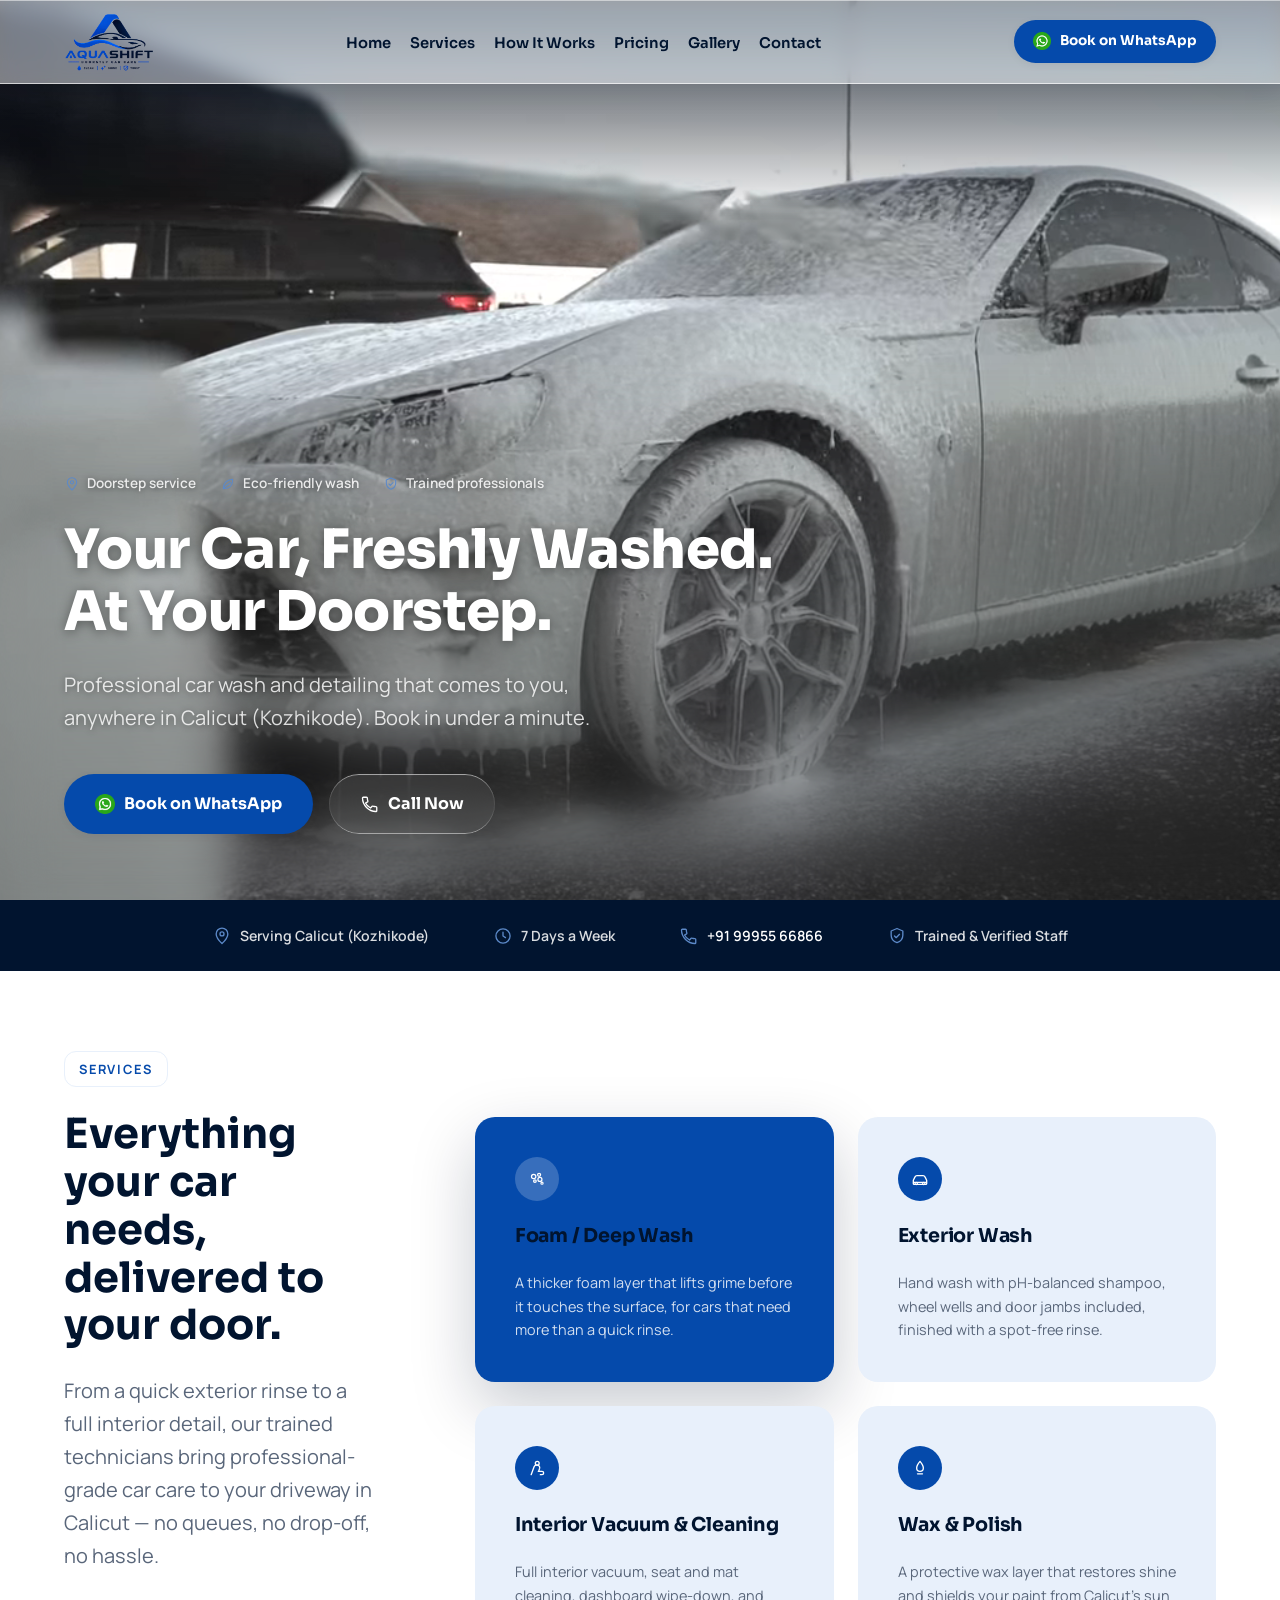
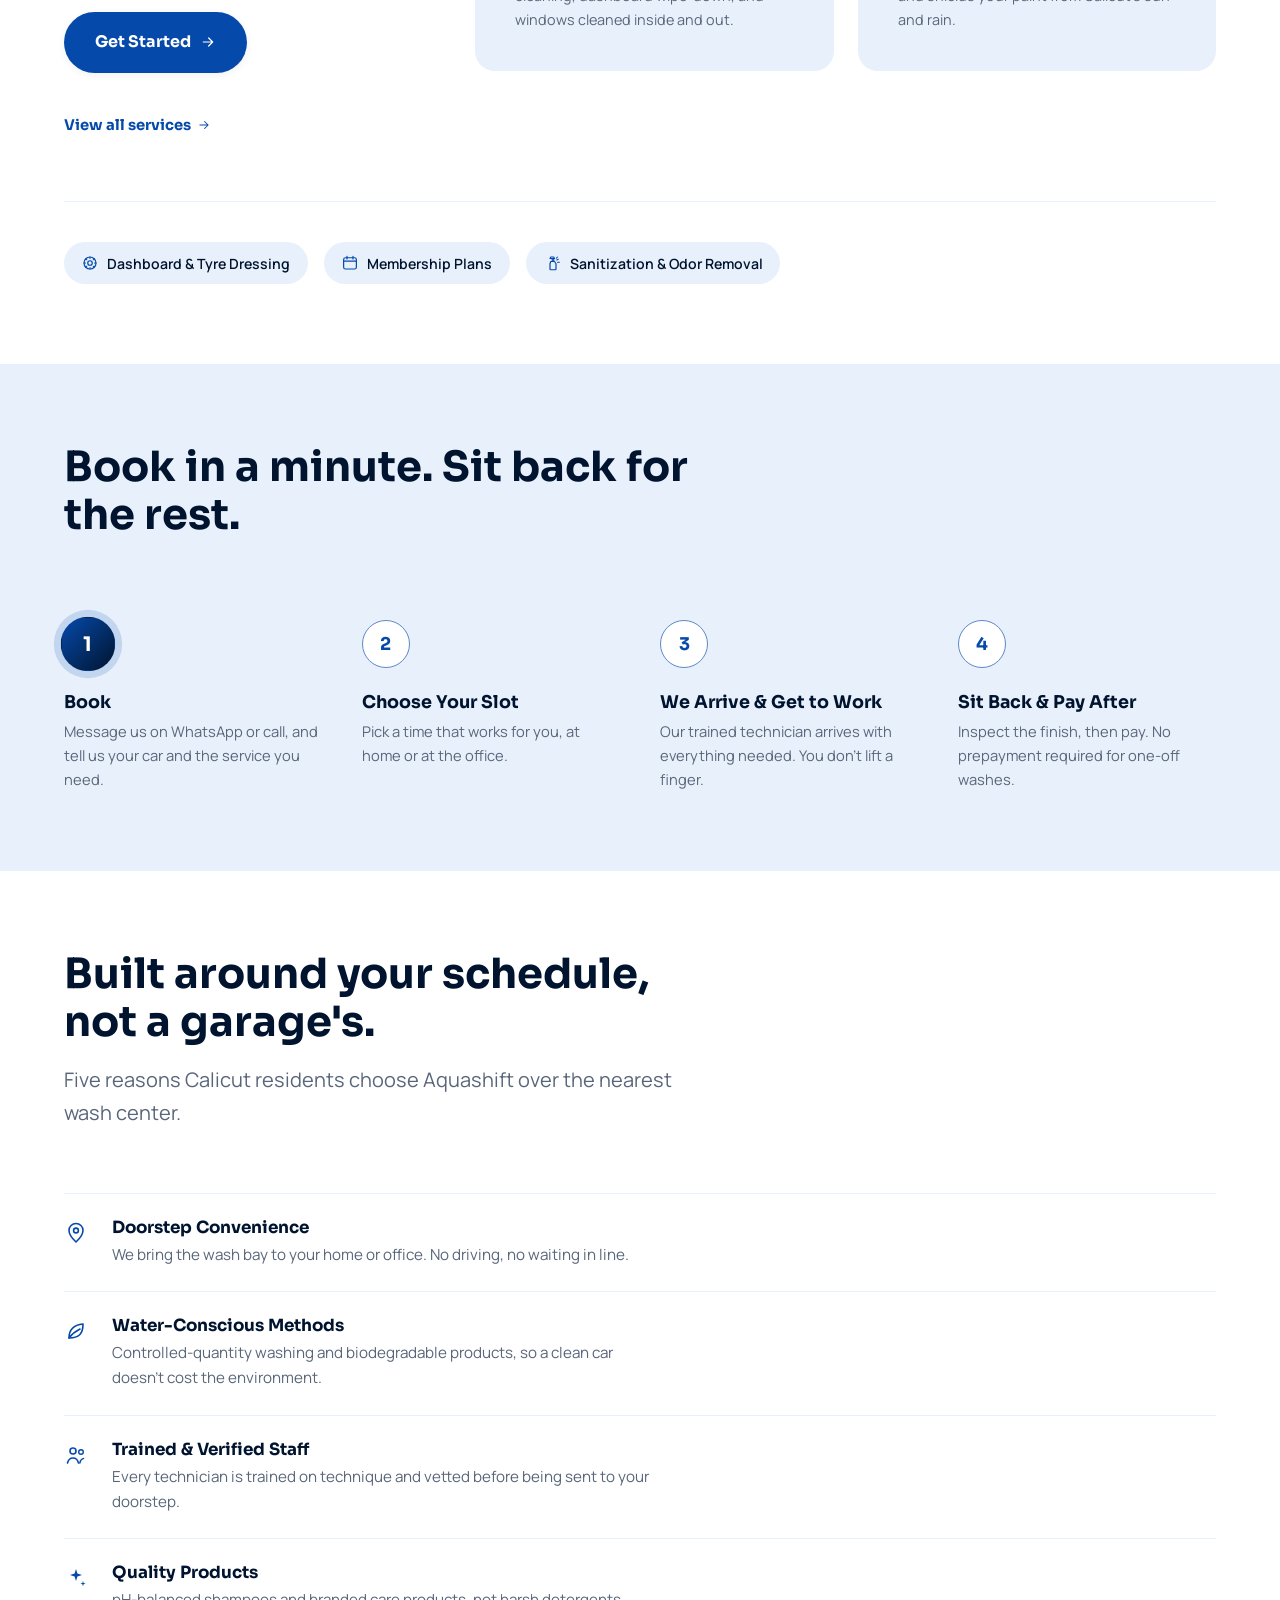
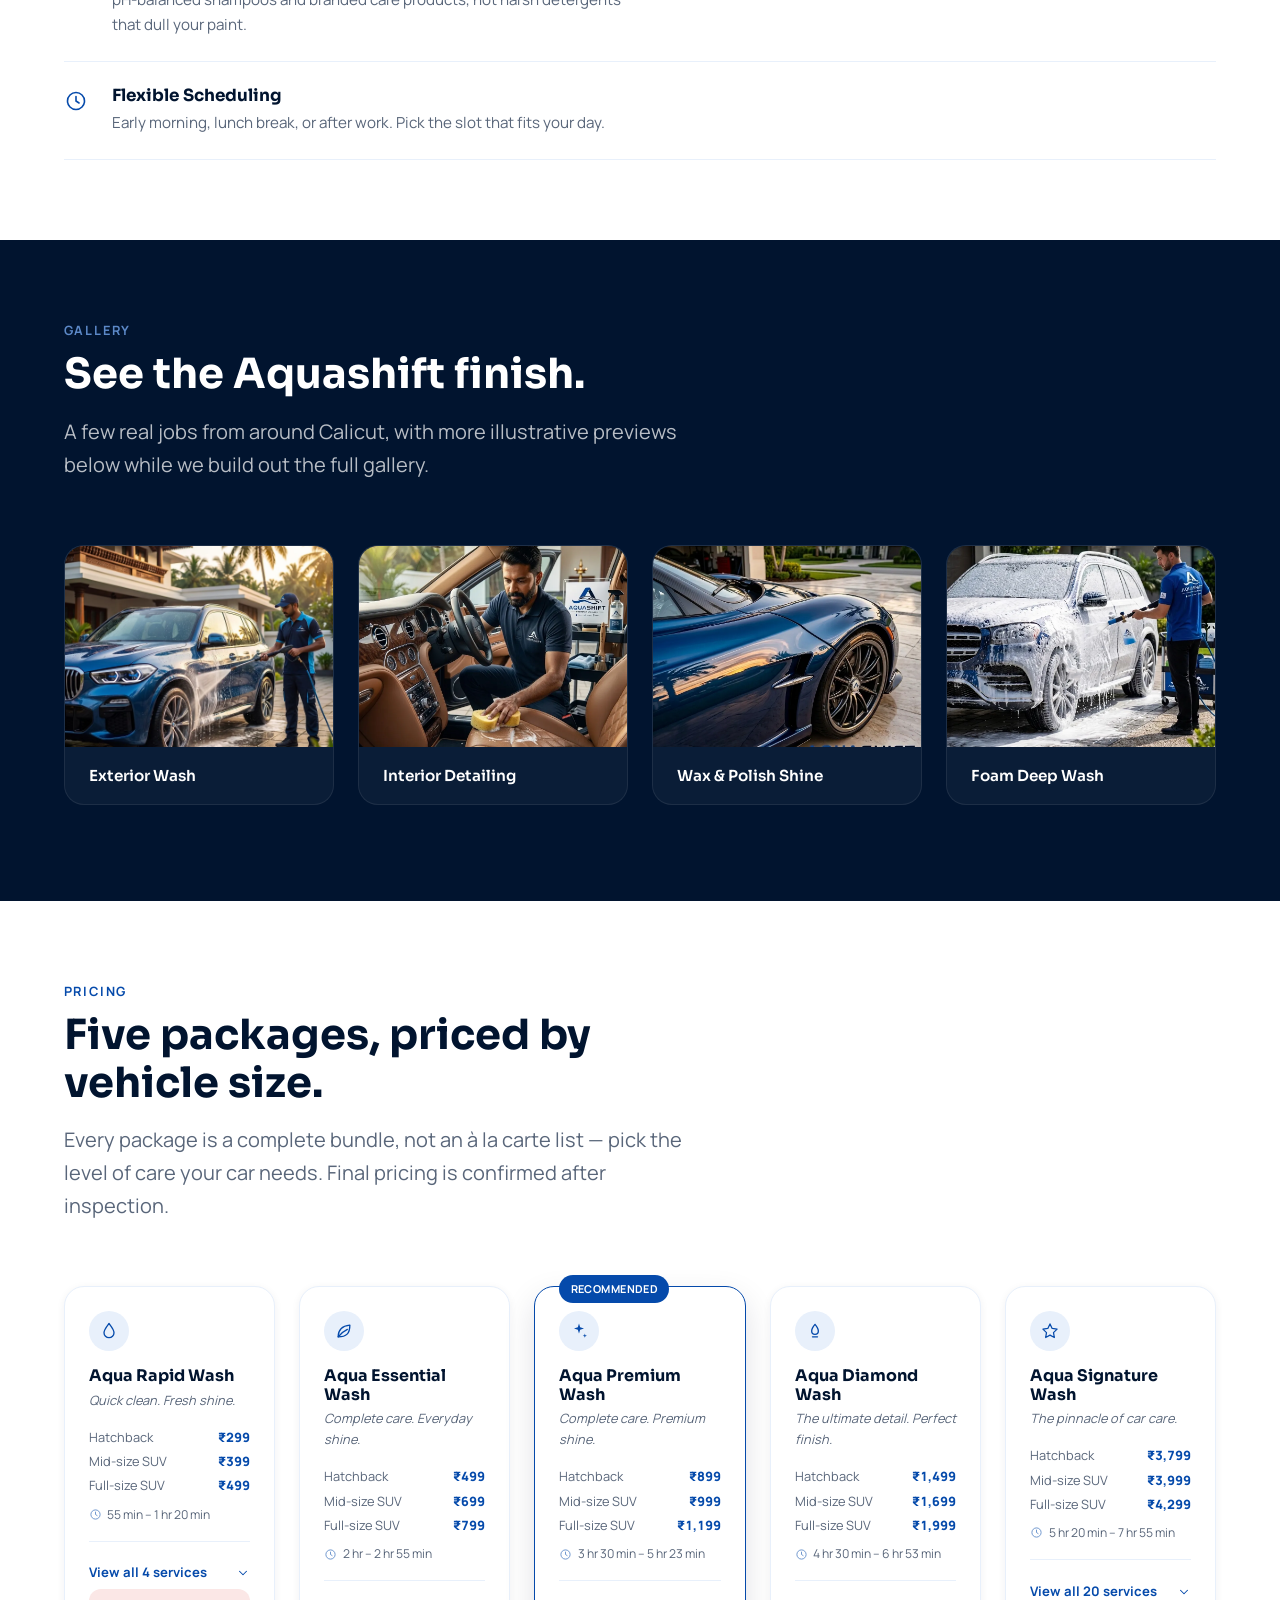
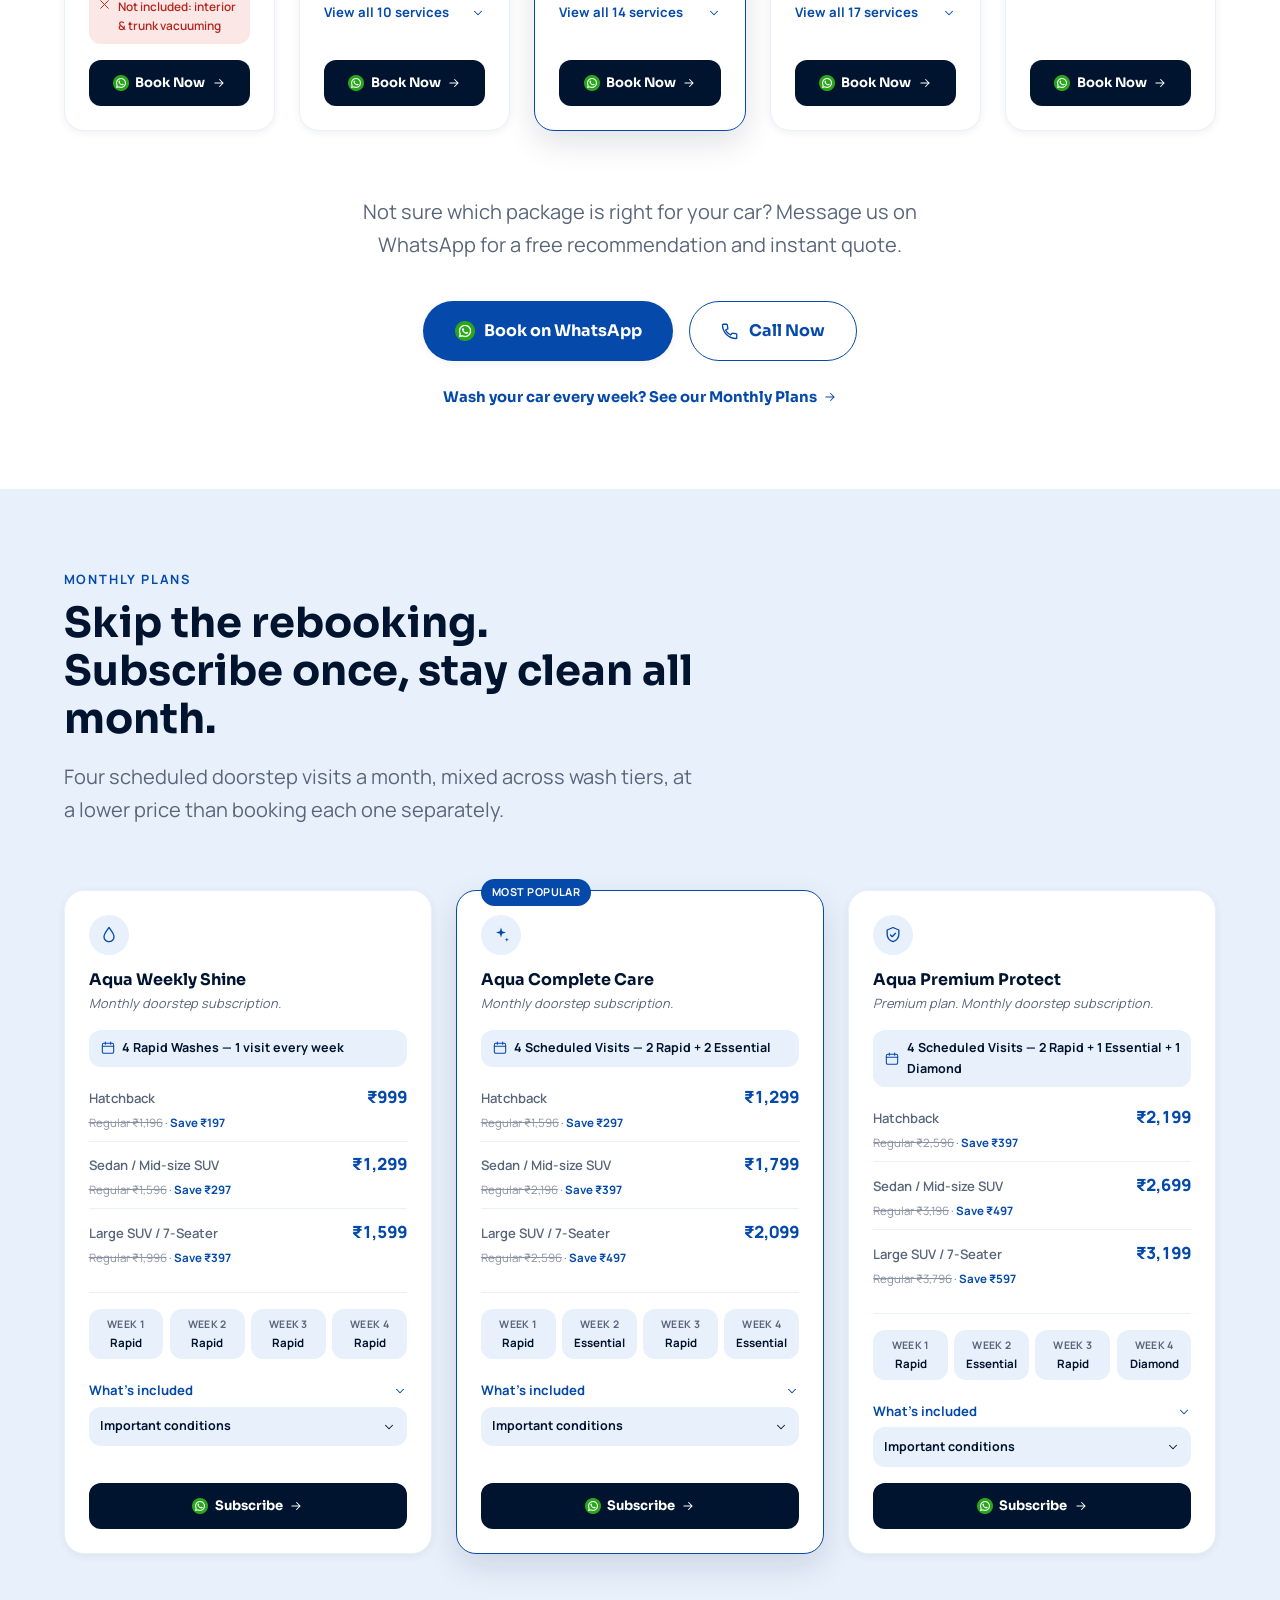
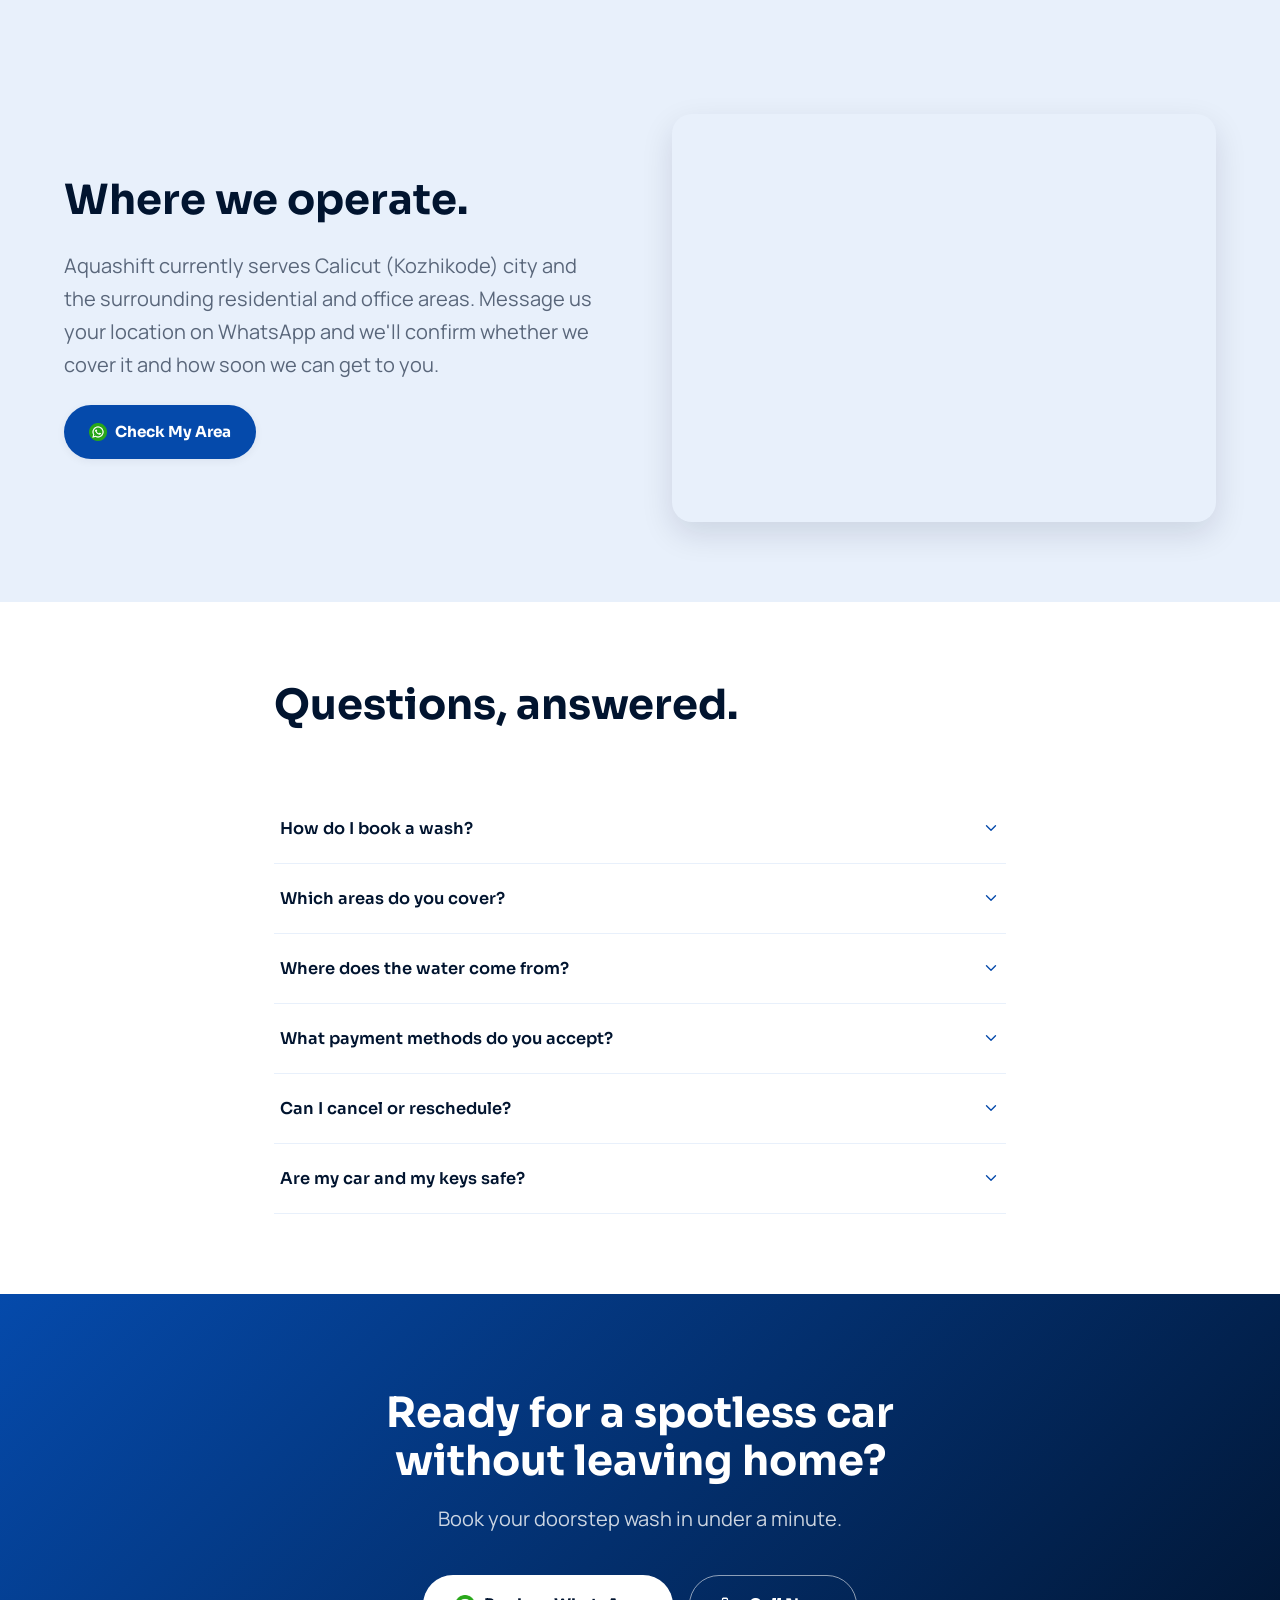
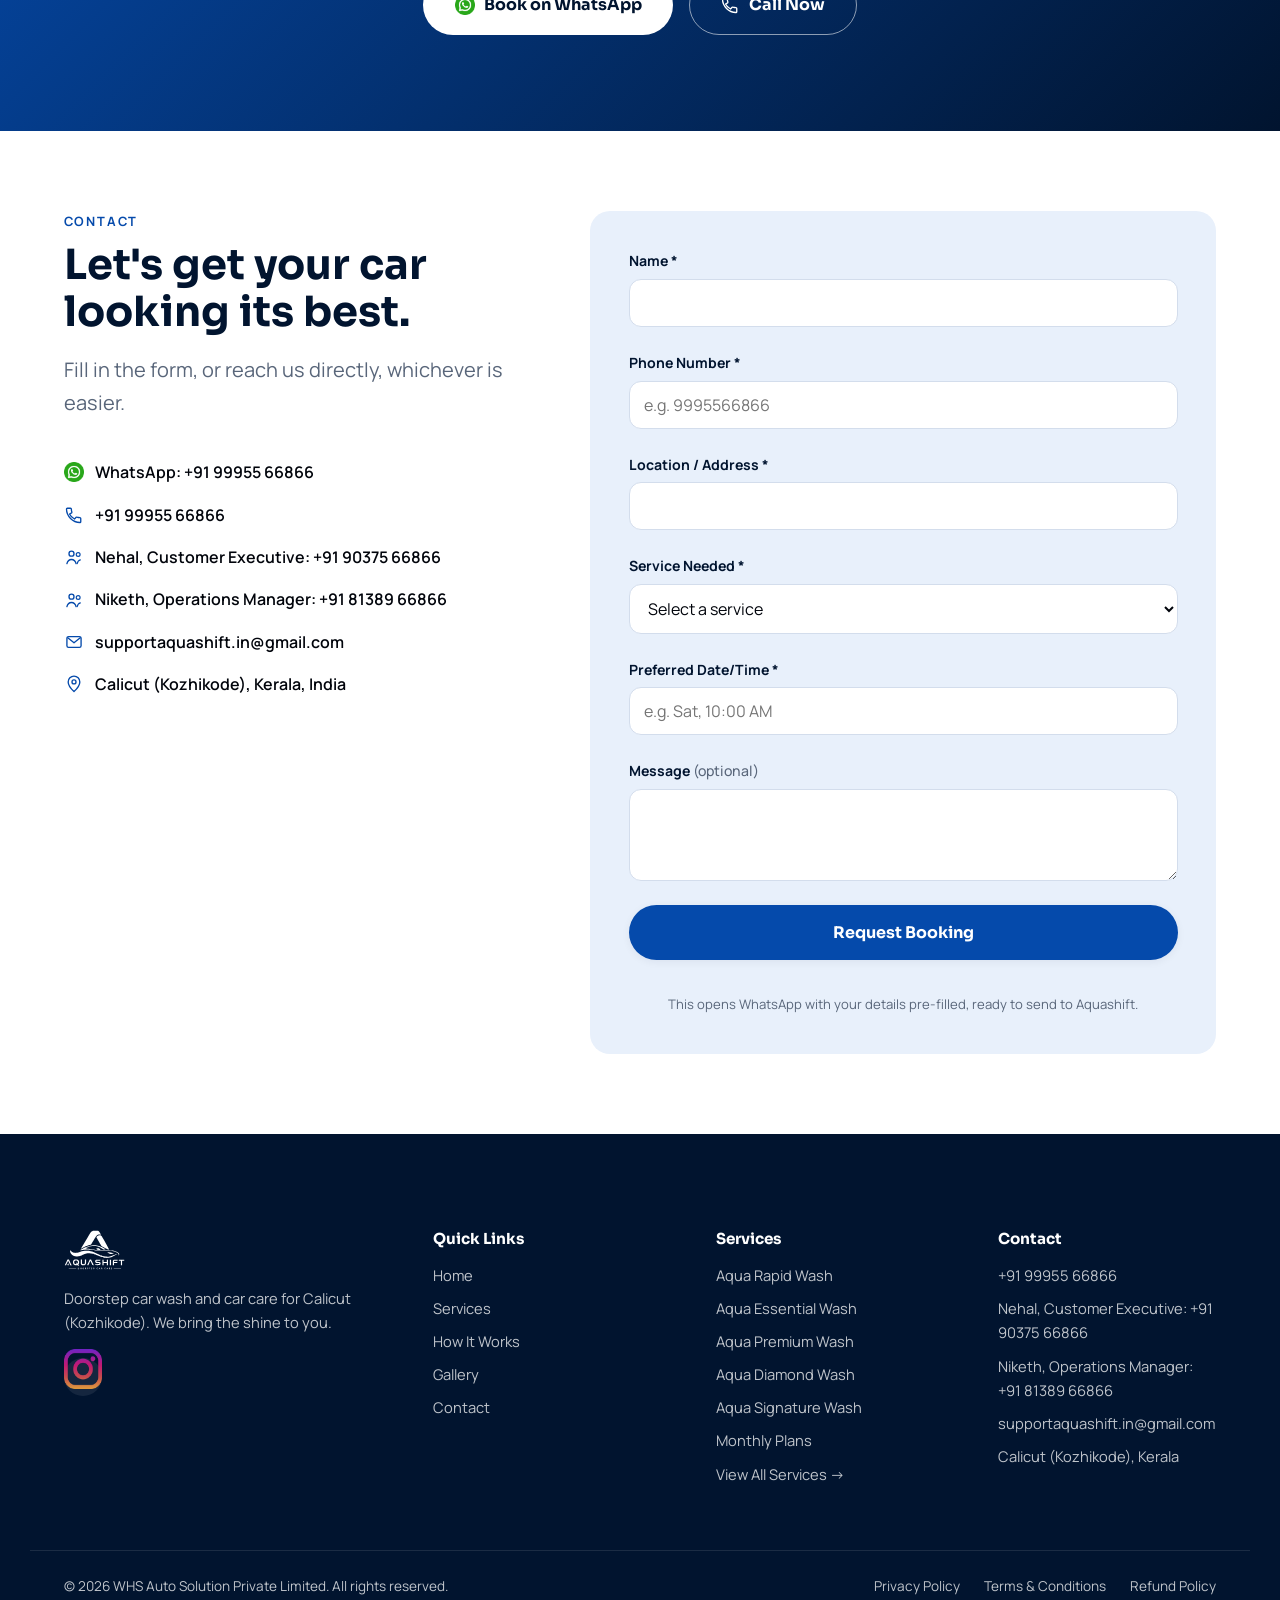
==== index.html @ ecd27076 "Optimize Vercel header path matching, combine CSS into single request, pare down Google Fonts, and s" ====
<!doctype html>
<html lang="en">
<head>
  <script>document.documentElement.classList.add('js');</script>
  <meta charset="UTF-8">
  <meta name="viewport" content="width=device-width, initial-scale=1, viewport-fit=cover">
  <title>AQUASHIFT | Doorstep Car Wash &amp; Car Care in Calicut, Kozhikode</title>
  <meta name="description" content="AQUASHIFT brings professional car wash and car care to your doorstep in Calicut (Kozhikode). Book exterior wash, foam wash, interior cleaning and more on WhatsApp.">
  <meta name="theme-color" content="#01142F">
  <link rel="canonical" href="https://www.theaquashift.in/">

  <!-- Open Graph -->
  <meta property="og:type" content="website">
  <meta property="og:site_name" content="AQUASHIFT">
  <meta property="og:title" content="AQUASHIFT | Doorstep Car Wash &amp; Car Care in Calicut, Kozhikode">
  <meta property="og:description" content="Professional car wash and car care, delivered to your doorstep anywhere in Calicut (Kozhikode). Book in minutes on WhatsApp.">
  <meta property="og:url" content="https://www.theaquashift.in/">
  <meta property="og:image" content="https://www.theaquashift.in/assets/logo.svg?v=2">
  <meta property="og:locale" content="en_IN">

  <!-- Twitter -->
  <meta name="twitter:card" content="summary_large_image">
  <meta name="twitter:title" content="AQUASHIFT | Doorstep Car Wash &amp; Car Care in Calicut, Kozhikode">
  <meta name="twitter:description" content="Professional car wash and car care, delivered to your doorstep anywhere in Calicut (Kozhikode).">
  <meta name="twitter:image" content="https://www.theaquashift.in/assets/logo.svg?v=2">

  <!-- Favicon -->
  <link rel="icon" type="image/svg+xml" href="assets/favicon.svg?v=2">
  <link rel="icon" type="image/x-icon" href="assets/favicon.ico?v=2">
  <link rel="apple-touch-icon" href="assets/favicon.svg?v=2">

  <!-- Fonts -->
  <link rel="dns-prefetch" href="https://fonts.googleapis.com">
  <link rel="dns-prefetch" href="https://fonts.gstatic.com">
  <link rel="preconnect" href="https://fonts.googleapis.com">
  <link rel="preconnect" href="https://fonts.gstatic.com" crossorigin>
  <link href="https://fonts.googleapis.com/css2?family=Sora:wght@600;700&family=Manrope:wght@400;600&display=swap" rel="stylesheet">

  <link rel="stylesheet" href="css/styles.css?v=17">

  <!-- LocalBusiness structured data -->
  <script type="application/ld+json">
  {
    "@context": "https://schema.org",
    "@type": "LocalBusiness",
    "name": "AQUASHIFT",
    "legalName": "WHS Auto Solution Private Limited",
    "image": "https://www.theaquashift.in/assets/logo.svg?v=2",
    "url": "https://www.theaquashift.in/",
    "telephone": "+919995566866",
    "email": "supportaquashift.in@gmail.com",
    "priceRange": "$$",
    "address": {
      "@type": "PostalAddress",
      "addressLocality": "Kozhikode",
      "addressRegion": "Kerala",
      "addressCountry": "IN"
    },
    "areaServed": {
      "@type": "City",
      "name": "Kozhikode (Calicut)"
    },
    "sameAs": ["https://instagram.com/aquashift_care"],
    "description": "Doorstep car wash and car care service in Calicut, Kozhikode. Exterior wash, interior cleaning, foam wash, wax and polish, and membership plans."
  }
  </script>
</head>
<body>
  <a class="skip-link" href="#main">Skip to content</a>

  <!-- ============ HEADER ============ -->
  <header class="header" id="header">
    <div class="container header__row">
      <a href="#home" class="header__logo" aria-label="AQUASHIFT home">
        <picture>
          <source srcset="assets/aqua-nobgm-cropped.webp" type="image/webp">
          <img src="assets/aqua-nobgm-cropped.png" alt="AQUASHIFT — Doorstep Car Care" width="83" height="54" decoding="async">
        </picture>
      </a>

      <nav class="nav" id="nav" aria-label="Primary">
        <ul class="nav__list">
          <li><a href="#home">Home</a></li>
          <li><a href="services.html">Services</a></li>
          <li><a href="#how-it-works">How It Works</a></li>
          <li><a href="#pricing">Pricing</a></li>
          <li><a href="#gallery">Gallery</a></li>
          <li><a href="#contact">Contact</a></li>
        </ul>
      </nav>

      <div class="header__actions">
        <a class="btn btn--primary btn--sm" href="https://wa.me/919995566866?text=Hi%20Aquashift%2C%20I%27d%20like%20to%20book%20a%20doorstep%20car%20wash" target="_blank" rel="noopener">
          <img class="icon" src="assets/whatsapp-icon.png" width="18" height="18" alt="">
          Book on WhatsApp
        </a>
        <button class="nav__toggle" id="navToggle" aria-expanded="false" aria-controls="navDrawer" aria-label="Open menu">
          <svg class="icon" width="26" height="26"><use href="#icon-menu"></use></svg>
        </button>
      </div>
    </div>

    <!-- Mobile drawer -->
    <div class="nav-drawer" id="navDrawer" aria-hidden="true">
      <div class="nav-drawer__head">
        <img src="assets/logo-white.svg?v=2" alt="AQUASHIFT" width="66" height="43">
        <button class="nav-drawer__close" id="navClose" aria-label="Close menu">
          <svg class="icon" width="24" height="24"><use href="#icon-close"></use></svg>
        </button>
      </div>
      <ul class="nav-drawer__list">
        <li><a href="#home">Home</a></li>
        <li><a href="services.html">Services</a></li>
        <li><a href="#how-it-works">How It Works</a></li>
        <li><a href="#pricing">Pricing</a></li>
        <li><a href="#gallery">Gallery</a></li>
        <li><a href="#contact">Contact</a></li>
      </ul>
      <div class="nav-drawer__cta">
        <a class="btn btn--primary btn--block" href="https://wa.me/919995566866?text=Hi%20Aquashift%2C%20I%27d%20like%20to%20book%20a%20doorstep%20car%20wash" target="_blank" rel="noopener">
          <img class="icon" src="assets/whatsapp-icon.png" width="18" height="18" alt="">
          Book on WhatsApp
        </a>
        <a class="btn btn--ghost btn--block" href="tel:+919995566866">
          <svg class="icon" width="18" height="18"><use href="#icon-phone"></use></svg>
          Call Now
        </a>
      </div>
    </div>
    <div class="nav-drawer__backdrop" id="navBackdrop"></div>
  </header>

  <main id="main">

    <!-- ============ CINEMATIC VIDEO HERO ============ -->
    <section class="hero-cinematic" id="home">
      <video class="hero-cinematic__video" autoplay muted loop playsinline preload="metadata" poster="assets/images/services-hero.webp" aria-hidden="true">
        <source src="assets/video/hero.webm" type="video/webm">
        <source src="assets/video/hero.mp4" type="video/mp4">
      </video>
      <div class="hero-cinematic__blur" aria-hidden="true"></div>
      <div class="hero-cinematic__topscrim" aria-hidden="true"></div>

      <div class="container hero-cinematic__content">
        <div class="hero-cinematic__inner">
          <ul class="hero-cinematic__meta animate-blur-fade-up" style="animation-delay:300ms">
            <li><svg class="icon" width="16" height="16"><use href="#icon-pin"></use></svg>Doorstep service</li>
            <li><svg class="icon" width="16" height="16"><use href="#icon-leaf"></use></svg>Eco-friendly wash</li>
            <li><svg class="icon" width="16" height="16"><use href="#icon-shield"></use></svg>Trained professionals</li>
          </ul>

          <h1 class="hero-cinematic__title animate-blur-fade-up" style="animation-delay:400ms">Your Car, Freshly Washed.<br>At Your Doorstep.</h1>

          <p class="hero-cinematic__desc animate-blur-fade-up" style="animation-delay:500ms">Professional car wash and detailing that comes to you, anywhere in Calicut (Kozhikode). Book in under a minute.</p>

          <div class="hero-cinematic__ctas">
            <a class="btn btn--primary btn--lg animate-blur-fade-up" style="animation-delay:600ms" href="https://wa.me/919995566866?text=Hi%20Aquashift%2C%20I%27d%20like%20to%20book%20a%20doorstep%20car%20wash" target="_blank" rel="noopener">
              <img class="icon" src="assets/whatsapp-icon.png" width="20" height="20" alt="">
              Book on WhatsApp
            </a>
            <a class="btn liquid-glass btn--lg animate-blur-fade-up" style="animation-delay:700ms" href="tel:+919995566866">
              <svg class="icon" width="20" height="20"><use href="#icon-phone"></use></svg>
              Call Now
            </a>
          </div>
        </div>
      </div>
    </section>

    <!-- ============ TRUST BAR ============ -->
    <section class="trust-bar reveal" aria-label="Quick facts">
      <div class="container trust-bar__row">
        <div class="trust-bar__item">
          <svg class="icon" width="20" height="20"><use href="#icon-pin"></use></svg>
          <span>Serving Calicut (Kozhikode)</span>
        </div>
        <div class="trust-bar__item">
          <svg class="icon" width="20" height="20"><use href="#icon-clock"></use></svg>
          <span>7 Days a Week</span>
        </div>
        <div class="trust-bar__item">
          <svg class="icon" width="20" height="20"><use href="#icon-phone"></use></svg>
          <a href="tel:+919995566866">+91 99955 66866</a>
        </div>
        <div class="trust-bar__item">
          <svg class="icon" width="20" height="20"><use href="#icon-shield"></use></svg>
          <span>Trained &amp; Verified Staff</span>
        </div>
      </div>
    </section>

    <!-- ============ SERVICES ============ -->
    <section class="section" id="services">
      <div class="container services-layout">
        <div class="services-intro reveal">
          <p class="eyebrow eyebrow--boxed">Services</p>
          <h2 class="section__title">Everything your car needs, delivered to your door.</h2>
          <p class="services-intro__desc">From a quick exterior rinse to a full interior detail, our trained technicians bring professional-grade car care to your driveway in Calicut — no queues, no drop-off, no hassle.</p>
          <div class="services-intro__ctas">
            <a class="btn btn--primary btn--lg" href="https://wa.me/919995566866?text=Hi%20Aquashift%2C%20I%27d%20like%20to%20book%20a%20doorstep%20car%20wash" target="_blank" rel="noopener">
              Get Started <svg class="icon" width="16" height="16"><use href="#icon-arrow"></use></svg>
            </a>
            <a class="services-intro__all" href="services.html">
              View all services <svg class="icon" width="14" height="14"><use href="#icon-arrow"></use></svg>
            </a>
          </div>
        </div>

        <div class="services-feature-grid">
          <article class="feature-card feature-card--active reveal">
            <div class="feature-card__icon"><svg class="icon" width="20" height="20"><use href="#icon-foam"></use></svg></div>
            <h3>Foam / Deep Wash</h3>
            <p>A thicker foam layer that lifts grime before it touches the surface, for cars that need more than a quick rinse.</p>
          </article>

          <article class="feature-card reveal">
            <div class="feature-card__icon"><svg class="icon" width="20" height="20"><use href="#icon-car"></use></svg></div>
            <h3>Exterior Wash</h3>
            <p>Hand wash with pH-balanced shampoo, wheel wells and door jambs included, finished with a spot-free rinse.</p>
          </article>

          <article class="feature-card reveal">
            <div class="feature-card__icon"><svg class="icon" width="20" height="20"><use href="#icon-vacuum"></use></svg></div>
            <h3>Interior Vacuum &amp; Cleaning</h3>
            <p>Full interior vacuum, seat and mat cleaning, dashboard wipe-down, and windows cleaned inside and out.</p>
          </article>

          <article class="feature-card reveal">
            <div class="feature-card__icon"><svg class="icon" width="20" height="20"><use href="#icon-wax"></use></svg></div>
            <h3>Wax &amp; Polish</h3>
            <p>A protective wax layer that restores shine and shields your paint from Calicut's sun and rain.</p>
          </article>
        </div>
      </div>

      <div class="container">
        <ul class="services-more reveal">
          <li>
            <svg class="icon" width="18" height="18"><use href="#icon-tyre"></use></svg>
            Dashboard &amp; Tyre Dressing
          </li>
          <li>
            <svg class="icon" width="18" height="18"><use href="#icon-calendar"></use></svg>
            Membership Plans
          </li>
          <li>
            <svg class="icon" width="18" height="18"><use href="#icon-spray"></use></svg>
            Sanitization &amp; Odor Removal
          </li>
        </ul>
      </div>
    </section>

    <!-- ============ HOW IT WORKS ============ -->
    <section class="section section--tint" id="how-it-works">
      <div class="container">
        <div class="section__head reveal">
          <h2 class="section__title">Book in a minute. Sit back for the rest.</h2>
        </div>

        <ol class="steps">
          <li class="steps__item reveal" data-step-item="1">
            <button type="button" class="steps__num" data-step="1" aria-label="Step 1: Book">1</button>
            <h3>Book</h3>
            <p>Message us on WhatsApp or call, and tell us your car and the service you need.</p>
          </li>
          <li class="steps__item reveal" data-step-item="2">
            <button type="button" class="steps__num" data-step="2" aria-label="Step 2: Choose Your Slot">2</button>
            <h3>Choose Your Slot</h3>
            <p>Pick a time that works for you, at home or at the office.</p>
          </li>
          <li class="steps__item reveal" data-step-item="3">
            <button type="button" class="steps__num" data-step="3" aria-label="Step 3: We Arrive &amp; Get to Work">3</button>
            <h3>We Arrive &amp; Get to Work</h3>
            <p>Our trained technician arrives with everything needed. You don't lift a finger.</p>
          </li>
          <li class="steps__item reveal" data-step-item="4">
            <button type="button" class="steps__num" data-step="4" aria-label="Step 4: Sit Back &amp; Pay After">4</button>
            <h3>Sit Back &amp; Pay After</h3>
            <p>Inspect the finish, then pay. No prepayment required for one-off washes.</p>
          </li>
        </ol>
      </div>
    </section>

    <!-- ============ WHY AQUASHIFT / USPs ============ -->
    <section class="section" id="why-us">
      <div class="container usp">
        <div class="usp__head reveal">
          <h2 class="section__title">Built around your schedule, not a garage's.</h2>
          <p class="usp__lead">Five reasons Calicut residents choose Aquashift over the nearest wash center.</p>
        </div>

        <ul class="usp__list">
          <li class="usp__row reveal">
            <svg class="icon" width="24" height="24"><use href="#icon-pin"></use></svg>
            <div><h3>Doorstep Convenience</h3><p>We bring the wash bay to your home or office. No driving, no waiting in line.</p></div>
          </li>
          <li class="usp__row reveal">
            <svg class="icon" width="24" height="24"><use href="#icon-leaf"></use></svg>
            <div><h3>Water-Conscious Methods</h3><p>Controlled-quantity washing and biodegradable products, so a clean car doesn't cost the environment.</p></div>
          </li>
          <li class="usp__row reveal">
            <svg class="icon" width="24" height="24"><use href="#icon-users"></use></svg>
            <div><h3>Trained &amp; Verified Staff</h3><p>Every technician is trained on technique and vetted before being sent to your doorstep.</p></div>
          </li>
          <li class="usp__row reveal">
            <svg class="icon" width="24" height="24"><use href="#icon-shine"></use></svg>
            <div><h3>Quality Products</h3><p>pH-balanced shampoos and branded care products, not harsh detergents that dull your paint.</p></div>
          </li>
          <li class="usp__row reveal">
            <svg class="icon" width="24" height="24"><use href="#icon-clock"></use></svg>
            <div><h3>Flexible Scheduling</h3><p>Early morning, lunch break, or after work. Pick the slot that fits your day.</p></div>
          </li>
        </ul>
      </div>
    </section>

    <!-- ============ GALLERY ============ -->
    <section class="section section--dark" id="gallery">
      <div class="container">
        <div class="section__head reveal">
          <p class="eyebrow eyebrow--light">Gallery</p>
          <h2 class="section__title section__title--light">See the Aquashift finish.</h2>
          <p class="section__sub section__sub--light">A few real jobs from around Calicut, with more illustrative previews below while we build out the full gallery.</p>
        </div>

        <div class="gallery-track reveal">
          <figure class="gallery-card">
            <picture>
              <source srcset="assets/images/gallery-exterior-wash.webp" type="image/webp">
              <img
                class="gallery-card__photo"
                src="assets/images/gallery-exterior-wash.jpg"
                alt="Aquashift technician doorstep-washing a blue SUV in its owner's driveway in Calicut"
                width="1200" height="900" loading="lazy" decoding="async">
            </picture>
            <figcaption>Exterior Wash</figcaption>
          </figure>
          <figure class="gallery-card">
            <picture>
              <source srcset="assets/images/gallery-interior-detailing.webp" type="image/webp">
              <img
                class="gallery-card__photo"
                src="assets/images/gallery-interior-detailing.jpg"
                alt="Aquashift technician cleaning the interior of a luxury car during a doorstep detailing service"
                width="1024" height="1024" loading="lazy" decoding="async">
            </picture>
            <figcaption>Interior Detailing</figcaption>
          </figure>
          <figure class="gallery-card">
            <picture>
              <source srcset="assets/images/gallery-wax-polish.webp" type="image/webp">
              <img
                class="gallery-card__photo"
                src="assets/images/gallery-wax-polish.jpg"
                alt="Glossy reflective finish on a car's bodywork after an Aquashift wax and polish service"
                width="1024" height="1024" loading="lazy" decoding="async">
            </picture>
            <figcaption>Wax &amp; Polish Shine</figcaption>
          </figure>
          <figure class="gallery-card">
            <picture>
              <source srcset="assets/images/gallery-foam-wash.webp" type="image/webp">
              <img
                class="gallery-card__photo"
                src="assets/images/gallery-foam-wash.jpg"
                alt="Thick foam covering a car's bonnet and hood during an Aquashift doorstep deep wash"
                width="1024" height="1024" loading="lazy" decoding="async">
            </picture>
            <figcaption>Foam Deep Wash</figcaption>
          </figure>
        </div>
      </div>
    </section>

    <!-- ============ PRICING ============ -->
    <section class="section" id="pricing">
      <div class="container">
        <div class="section__head reveal">
          <p class="eyebrow">Pricing</p>
          <h2 class="section__title">Five packages, priced by vehicle size.</h2>
          <p class="section__sub">Every package is a complete bundle, not an à la carte list — pick the level of care your car needs. Final pricing is confirmed after inspection.</p>
        </div>

        <div class="pricing-section reveal">
          <div class="pricing-cards pricing-cards--packages">

            <article class="pricing-card">
              <div class="pricing-card__icon"><svg class="icon" width="20" height="20"><use href="#icon-droplet"></use></svg></div>
              <h3 class="pricing-card__name">Aqua Rapid Wash</h3>
              <p class="pricing-card__tagline">Quick clean. Fresh shine.</p>
              <ul class="pricing-card__prices">
                <li><span>Hatchback</span><span>&#8377;299</span></li>
                <li><span>Mid-size SUV</span><span>&#8377;399</span></li>
                <li><span>Full-size SUV</span><span>&#8377;499</span></li>
              </ul>
              <p class="pricing-card__time"><svg class="icon" width="13" height="13"><use href="#icon-clock"></use></svg>55 min &ndash; 1 hr 20 min</p>
              <span class="pricing-card__divider"></span>
              <details class="pricing-card__details">
                <summary>View all 4 services <svg class="icon" width="14" height="14"><use href="#icon-chevron"></use></svg></summary>
                <ul class="pricing-card__features">
                  <li><svg class="icon" width="14" height="14"><use href="#icon-check"></use></svg>Exterior foam wash / dry wash</li>
                  <li><svg class="icon" width="14" height="14"><use href="#icon-check"></use></svg>Exterior towel hand dry</li>
                  <li><svg class="icon" width="14" height="14"><use href="#icon-check"></use></svg>Tyre dressing</li>
                  <li><svg class="icon" width="14" height="14"><use href="#icon-check"></use></svg>Glass cleaning</li>
                </ul>
              </details>
              <p class="pricing-card__exclusion">
                <svg class="icon" width="13" height="13"><use href="#icon-close"></use></svg>
                Not included: interior &amp; trunk vacuuming
              </p>
              <a class="pricing-card__cta" href="https://wa.me/919995566866?text=Hi%20Aquashift%2C%20I%27d%20like%20to%20book%20the%20Aqua%20Rapid%20Wash%20package" target="_blank" rel="noopener">
                <img class="icon" src="assets/whatsapp-icon.png" width="16" height="16" alt="">Book Now<svg class="icon" width="14" height="14"><use href="#icon-arrow"></use></svg>
              </a>
            </article>

            <article class="pricing-card">
              <div class="pricing-card__icon"><svg class="icon" width="20" height="20"><use href="#icon-leaf"></use></svg></div>
              <h3 class="pricing-card__name">Aqua Essential Wash</h3>
              <p class="pricing-card__tagline">Complete care. Everyday shine.</p>
              <ul class="pricing-card__prices">
                <li><span>Hatchback</span><span>&#8377;499</span></li>
                <li><span>Mid-size SUV</span><span>&#8377;699</span></li>
                <li><span>Full-size SUV</span><span>&#8377;799</span></li>
              </ul>
              <p class="pricing-card__time"><svg class="icon" width="13" height="13"><use href="#icon-clock"></use></svg>2 hr &ndash; 2 hr 55 min</p>
              <span class="pricing-card__divider"></span>
              <details class="pricing-card__details">
                <summary>View all 10 services <svg class="icon" width="14" height="14"><use href="#icon-chevron"></use></svg></summary>
                <ul class="pricing-card__features">
                  <li><svg class="icon" width="14" height="14"><use href="#icon-check"></use></svg>Interior vacuum</li>
                  <li><svg class="icon" width="14" height="14"><use href="#icon-check"></use></svg>Trunk vacuum</li>
                  <li><svg class="icon" width="14" height="14"><use href="#icon-check"></use></svg>Floor mat shampoo cleaning</li>
                  <li><svg class="icon" width="14" height="14"><use href="#icon-check"></use></svg>Underbody wash</li>
                  <li><svg class="icon" width="14" height="14"><use href="#icon-check"></use></svg>Tyre cleaning</li>
                  <li><svg class="icon" width="14" height="14"><use href="#icon-check"></use></svg>Exterior foam wash / dry wash</li>
                  <li><svg class="icon" width="14" height="14"><use href="#icon-check"></use></svg>Towel drying</li>
                  <li><svg class="icon" width="14" height="14"><use href="#icon-check"></use></svg>Interior towel cleaning</li>
                  <li><svg class="icon" width="14" height="14"><use href="#icon-check"></use></svg>Glass cleaning</li>
                  <li><svg class="icon" width="14" height="14"><use href="#icon-check"></use></svg>Tyre polish</li>
                </ul>
              </details>
              <a class="pricing-card__cta" href="https://wa.me/919995566866?text=Hi%20Aquashift%2C%20I%27d%20like%20to%20book%20the%20Aqua%20Essential%20Wash%20package" target="_blank" rel="noopener">
                <img class="icon" src="assets/whatsapp-icon.png" width="16" height="16" alt="">Book Now<svg class="icon" width="14" height="14"><use href="#icon-arrow"></use></svg>
              </a>
            </article>

            <article class="pricing-card pricing-card--highlight">
              <span class="pricing-card__badge">Recommended</span>
              <div class="pricing-card__icon"><svg class="icon" width="20" height="20"><use href="#icon-shine"></use></svg></div>
              <h3 class="pricing-card__name">Aqua Premium Wash</h3>
              <p class="pricing-card__tagline">Complete care. Premium shine.</p>
              <ul class="pricing-card__prices">
                <li><span>Hatchback</span><span>&#8377;899</span></li>
                <li><span>Mid-size SUV</span><span>&#8377;999</span></li>
                <li><span>Full-size SUV</span><span>&#8377;1,199</span></li>
              </ul>
              <p class="pricing-card__time"><svg class="icon" width="13" height="13"><use href="#icon-clock"></use></svg>3 hr 30 min &ndash; 5 hr 23 min</p>
              <span class="pricing-card__divider"></span>
              <details class="pricing-card__details">
                <summary>View all 14 services <svg class="icon" width="14" height="14"><use href="#icon-chevron"></use></svg></summary>
                <ul class="pricing-card__features">
                  <li><svg class="icon" width="14" height="14"><use href="#icon-check"></use></svg>Interior vacuum</li>
                  <li><svg class="icon" width="14" height="14"><use href="#icon-check"></use></svg>Trunk vacuum</li>
                  <li><svg class="icon" width="14" height="14"><use href="#icon-check"></use></svg>Floor mat shampoo cleaning</li>
                  <li><svg class="icon" width="14" height="14"><use href="#icon-check"></use></svg>Underbody wash</li>
                  <li><svg class="icon" width="14" height="14"><use href="#icon-check"></use></svg>Tyre cleaning</li>
                  <li><svg class="icon" width="14" height="14"><use href="#icon-check"></use></svg>Foam wash / dry wash</li>
                  <li><svg class="icon" width="14" height="14"><use href="#icon-check"></use></svg>Towel dry</li>
                  <li><svg class="icon" width="14" height="14"><use href="#icon-check"></use></svg>Door pad polishing &amp; upholstery cleaning</li>
                  <li><svg class="icon" width="14" height="14"><use href="#icon-check"></use></svg>Interior steaming</li>
                  <li><svg class="icon" width="14" height="14"><use href="#icon-check"></use></svg>Interior &amp; doorstep towel cleaning</li>
                  <li><svg class="icon" width="14" height="14"><use href="#icon-check"></use></svg>Glass cleaning</li>
                  <li><svg class="icon" width="14" height="14"><use href="#icon-check"></use></svg>Tyre polishing</li>
                  <li><svg class="icon" width="14" height="14"><use href="#icon-check"></use></svg>Air freshener</li>
                  <li><svg class="icon" width="14" height="14"><use href="#icon-check"></use></svg>Paper mats</li>
                </ul>
              </details>
              <a class="pricing-card__cta" href="https://wa.me/919995566866?text=Hi%20Aquashift%2C%20I%27d%20like%20to%20book%20the%20Aqua%20Premium%20Wash%20package" target="_blank" rel="noopener">
                <img class="icon" src="assets/whatsapp-icon.png" width="16" height="16" alt="">Book Now<svg class="icon" width="14" height="14"><use href="#icon-arrow"></use></svg>
              </a>
            </article>

            <article class="pricing-card">
              <div class="pricing-card__icon"><svg class="icon" width="20" height="20"><use href="#icon-wax"></use></svg></div>
              <h3 class="pricing-card__name">Aqua Diamond Wash</h3>
              <p class="pricing-card__tagline">The ultimate detail. Perfect finish.</p>
              <ul class="pricing-card__prices">
                <li><span>Hatchback</span><span>&#8377;1,499</span></li>
                <li><span>Mid-size SUV</span><span>&#8377;1,699</span></li>
                <li><span>Full-size SUV</span><span>&#8377;1,999</span></li>
              </ul>
              <p class="pricing-card__time"><svg class="icon" width="13" height="13"><use href="#icon-clock"></use></svg>4 hr 30 min &ndash; 6 hr 53 min</p>
              <span class="pricing-card__divider"></span>
              <details class="pricing-card__details">
                <summary>View all 17 services <svg class="icon" width="14" height="14"><use href="#icon-chevron"></use></svg></summary>
                <ul class="pricing-card__features">
                  <li><svg class="icon" width="14" height="14"><use href="#icon-check"></use></svg>Interior vacuum</li>
                  <li><svg class="icon" width="14" height="14"><use href="#icon-check"></use></svg>Trunk vacuum</li>
                  <li><svg class="icon" width="14" height="14"><use href="#icon-check"></use></svg>Floor mat shampoo cleaning</li>
                  <li><svg class="icon" width="14" height="14"><use href="#icon-check"></use></svg>Underbody wash</li>
                  <li><svg class="icon" width="14" height="14"><use href="#icon-check"></use></svg>Tyre cleaning</li>
                  <li><svg class="icon" width="14" height="14"><use href="#icon-check"></use></svg>Foam wash / dry wash</li>
                  <li><svg class="icon" width="14" height="14"><use href="#icon-check"></use></svg>Towel dry</li>
                  <li><svg class="icon" width="14" height="14"><use href="#icon-check"></use></svg>Door pad &amp; dashboard polishing</li>
                  <li><svg class="icon" width="14" height="14"><use href="#icon-check"></use></svg>Upholstery cleaning</li>
                  <li><svg class="icon" width="14" height="14"><use href="#icon-check"></use></svg>A/C vent steaming</li>
                  <li><svg class="icon" width="14" height="14"><use href="#icon-check"></use></svg>Interior steaming</li>
                  <li><svg class="icon" width="14" height="14"><use href="#icon-check"></use></svg>Interior &amp; doorstep towel cleaning</li>
                  <li><svg class="icon" width="14" height="14"><use href="#icon-check"></use></svg>Glass cleaning</li>
                  <li><svg class="icon" width="14" height="14"><use href="#icon-check"></use></svg>Tyre polishing</li>
                  <li><svg class="icon" width="14" height="14"><use href="#icon-check"></use></svg>Ceramic hand waxing</li>
                  <li><svg class="icon" width="14" height="14"><use href="#icon-check"></use></svg>Air freshener</li>
                  <li><svg class="icon" width="14" height="14"><use href="#icon-check"></use></svg>Paper mats</li>
                </ul>
              </details>
              <a class="pricing-card__cta" href="https://wa.me/919995566866?text=Hi%20Aquashift%2C%20I%27d%20like%20to%20book%20the%20Aqua%20Diamond%20Wash%20package" target="_blank" rel="noopener">
                <img class="icon" src="assets/whatsapp-icon.png" width="16" height="16" alt="">Book Now<svg class="icon" width="14" height="14"><use href="#icon-arrow"></use></svg>
              </a>
            </article>

            <article class="pricing-card">
              <div class="pricing-card__icon"><svg class="icon" width="20" height="20"><use href="#icon-star"></use></svg></div>
              <h3 class="pricing-card__name">Aqua Signature Wash</h3>
              <p class="pricing-card__tagline">The pinnacle of car care.</p>
              <ul class="pricing-card__prices">
                <li><span>Hatchback</span><span>&#8377;3,799</span></li>
                <li><span>Mid-size SUV</span><span>&#8377;3,999</span></li>
                <li><span>Full-size SUV</span><span>&#8377;4,299</span></li>
              </ul>
              <p class="pricing-card__time"><svg class="icon" width="13" height="13"><use href="#icon-clock"></use></svg>5 hr 20 min &ndash; 7 hr 55 min</p>
              <span class="pricing-card__divider"></span>
              <details class="pricing-card__details">
                <summary>View all 20 services <svg class="icon" width="14" height="14"><use href="#icon-chevron"></use></svg></summary>
                <ul class="pricing-card__features">
                  <li><svg class="icon" width="14" height="14"><use href="#icon-check"></use></svg>Interior vacuuming</li>
                  <li><svg class="icon" width="14" height="14"><use href="#icon-check"></use></svg>Trunk vacuuming</li>
                  <li><svg class="icon" width="14" height="14"><use href="#icon-check"></use></svg>Floor mat shampoo cleaning</li>
                  <li><svg class="icon" width="14" height="14"><use href="#icon-check"></use></svg>Engine steam cleaning</li>
                  <li><svg class="icon" width="14" height="14"><use href="#icon-check"></use></svg>Exterior foam wash / dry wash</li>
                  <li><svg class="icon" width="14" height="14"><use href="#icon-check"></use></svg>Exterior hand washing</li>
                  <li><svg class="icon" width="14" height="14"><use href="#icon-check"></use></svg>Exterior towel hand dry</li>
                  <li><svg class="icon" width="14" height="14"><use href="#icon-check"></use></svg>Roof cleaning</li>
                  <li><svg class="icon" width="14" height="14"><use href="#icon-check"></use></svg>Leather &amp; upholstery dust cleaning</li>
                  <li><svg class="icon" width="14" height="14"><use href="#icon-check"></use></svg>Dashboard cleaning</li>
                  <li><svg class="icon" width="14" height="14"><use href="#icon-check"></use></svg>Doorpad cleaning</li>
                  <li><svg class="icon" width="14" height="14"><use href="#icon-check"></use></svg>Interior steam cleaning</li>
                  <li><svg class="icon" width="14" height="14"><use href="#icon-check"></use></svg>A/C vent steaming</li>
                  <li><svg class="icon" width="14" height="14"><use href="#icon-check"></use></svg>Interior towel cleaning</li>
                  <li><svg class="icon" width="14" height="14"><use href="#icon-check"></use></svg>Interior dashboard polish</li>
                  <li><svg class="icon" width="14" height="14"><use href="#icon-check"></use></svg>Doorpad polish</li>
                  <li><svg class="icon" width="14" height="14"><use href="#icon-check"></use></svg>Premium ceramic wax coat</li>
                  <li><svg class="icon" width="14" height="14"><use href="#icon-check"></use></svg>Glass cleaning</li>
                  <li><svg class="icon" width="14" height="14"><use href="#icon-check"></use></svg>Tyre dressing</li>
                  <li><svg class="icon" width="14" height="14"><use href="#icon-check"></use></svg>Air freshener</li>
                </ul>
              </details>
              <a class="pricing-card__cta" href="https://wa.me/919995566866?text=Hi%20Aquashift%2C%20I%27d%20like%20to%20book%20the%20Aqua%20Signature%20Wash%20package" target="_blank" rel="noopener">
                <img class="icon" src="assets/whatsapp-icon.png" width="16" height="16" alt="">Book Now<svg class="icon" width="14" height="14"><use href="#icon-arrow"></use></svg>
              </a>
            </article>

          </div>
        </div>

        <div class="pricing-cta reveal">
          <p>Not sure which package is right for your car? Message us on WhatsApp for a free recommendation and instant quote.</p>
          <div class="quote-panel__ctas">
            <a class="btn btn--primary btn--lg" href="https://wa.me/919995566866?text=Hi%20Aquashift%2C%20I%27d%20like%20to%20book%20a%20doorstep%20car%20wash" target="_blank" rel="noopener">
              <img class="icon" src="assets/whatsapp-icon.png" width="20" height="20" alt="">
              Book on WhatsApp
            </a>
            <a class="btn btn--outline btn--lg" href="tel:+919995566866">
              <svg class="icon" width="20" height="20"><use href="#icon-phone"></use></svg>
              Call Now
            </a>
          </div>
          <a class="services-intro__all" href="#monthly-plans">
            Wash your car every week? See our Monthly Plans <svg class="icon" width="14" height="14"><use href="#icon-arrow"></use></svg>
          </a>
        </div>
      </div>
    </section>

    <!-- ============ MONTHLY PLANS ============ -->
    <section class="section section--tint" id="monthly-plans">
      <div class="container">
        <div class="section__head reveal">
          <p class="eyebrow">Monthly Plans</p>
          <h2 class="section__title">Skip the rebooking. Subscribe once, stay clean all month.</h2>
          <p class="section__sub">Four scheduled doorstep visits a month, mixed across wash tiers, at a lower price than booking each one separately.</p>
        </div>

        <div class="pricing-section reveal">
          <div class="pricing-cards pricing-cards--plans">

            <article class="pricing-card">
              <div class="pricing-card__icon"><svg class="icon" width="20" height="20"><use href="#icon-droplet"></use></svg></div>
              <h3 class="pricing-card__name">Aqua Weekly Shine</h3>
              <p class="pricing-card__tagline">Monthly doorstep subscription.</p>
              <p class="plan-card__visits"><svg class="icon" width="16" height="16"><use href="#icon-calendar"></use></svg>4 Rapid Washes — 1 visit every week</p>
              <ul class="plan-prices">
                <li>
                  <div class="plan-prices__row"><span class="plan-prices__vehicle">Hatchback</span><span class="plan-prices__amount">&#8377;999</span></div>
                  <p class="plan-prices__meta"><s>Regular &#8377;1,196</s> &middot; <span class="plan-prices__save">Save &#8377;197</span></p>
                </li>
                <li>
                  <div class="plan-prices__row"><span class="plan-prices__vehicle">Sedan / Mid-size SUV</span><span class="plan-prices__amount">&#8377;1,299</span></div>
                  <p class="plan-prices__meta"><s>Regular &#8377;1,596</s> &middot; <span class="plan-prices__save">Save &#8377;297</span></p>
                </li>
                <li>
                  <div class="plan-prices__row"><span class="plan-prices__vehicle">Large SUV / 7-Seater</span><span class="plan-prices__amount">&#8377;1,599</span></div>
                  <p class="plan-prices__meta"><s>Regular &#8377;1,996</s> &middot; <span class="plan-prices__save">Save &#8377;397</span></p>
                </li>
              </ul>
              <span class="pricing-card__divider"></span>
              <div class="plan-schedule" aria-hidden="true">
                <div class="plan-schedule__week"><span class="week-num">Week 1</span><span class="week-type">Rapid</span></div>
                <div class="plan-schedule__week"><span class="week-num">Week 2</span><span class="week-type">Rapid</span></div>
                <div class="plan-schedule__week"><span class="week-num">Week 3</span><span class="week-type">Rapid</span></div>
                <div class="plan-schedule__week"><span class="week-num">Week 4</span><span class="week-type">Rapid</span></div>
              </div>
              <details class="pricing-card__details">
                <summary>What's included <svg class="icon" width="14" height="14"><use href="#icon-chevron"></use></svg></summary>
                <ul class="pricing-card__features">
                  <li><svg class="icon" width="14" height="14"><use href="#icon-check"></use></svg>4 exterior foam / dry washes</li>
                  <li><svg class="icon" width="14" height="14"><use href="#icon-check"></use></svg>Hand towel drying every visit</li>
                  <li><svg class="icon" width="14" height="14"><use href="#icon-check"></use></svg>Glass cleaning every visit</li>
                  <li><svg class="icon" width="14" height="14"><use href="#icon-check"></use></svg>Tyre dressing every visit</li>
                  <li><svg class="icon" width="14" height="14"><use href="#icon-check"></use></svg>Scheduled doorstep service</li>
                </ul>
              </details>
              <details class="plan-card__conditions">
                <summary>Important conditions <svg class="icon" width="14" height="14"><use href="#icon-chevron"></use></svg></summary>
                <ul>
                  <li>30-day validity with 4 scheduled service credits</li>
                  <li>Valid for one registered vehicle and approved service address</li>
                  <li>Interior vacuum, underbody wash and floor-mat shampoo are not included</li>
                  <li>Heavy mud or excessive contamination may cost extra</li>
                  <li>Maximum 1 unused visit may roll over for 7 days</li>
                </ul>
              </details>
              <a class="pricing-card__cta" href="https://wa.me/919995566866?text=Hi%20Aquashift%2C%20I%27d%20like%20to%20subscribe%20to%20the%20Aqua%20Weekly%20Shine%20monthly%20plan" target="_blank" rel="noopener">
                <img class="icon" src="assets/whatsapp-icon.png" width="16" height="16" alt="">Subscribe<svg class="icon" width="14" height="14"><use href="#icon-arrow"></use></svg>
              </a>
            </article>

            <article class="pricing-card pricing-card--highlight">
              <span class="pricing-card__badge">Most Popular</span>
              <div class="pricing-card__icon"><svg class="icon" width="20" height="20"><use href="#icon-shine"></use></svg></div>
              <h3 class="pricing-card__name">Aqua Complete Care</h3>
              <p class="pricing-card__tagline">Monthly doorstep subscription.</p>
              <p class="plan-card__visits"><svg class="icon" width="16" height="16"><use href="#icon-calendar"></use></svg>4 Scheduled Visits — 2 Rapid + 2 Essential</p>
              <ul class="plan-prices">
                <li>
                  <div class="plan-prices__row"><span class="plan-prices__vehicle">Hatchback</span><span class="plan-prices__amount">&#8377;1,299</span></div>
                  <p class="plan-prices__meta"><s>Regular &#8377;1,596</s> &middot; <span class="plan-prices__save">Save &#8377;297</span></p>
                </li>
                <li>
                  <div class="plan-prices__row"><span class="plan-prices__vehicle">Sedan / Mid-size SUV</span><span class="plan-prices__amount">&#8377;1,799</span></div>
                  <p class="plan-prices__meta"><s>Regular &#8377;2,196</s> &middot; <span class="plan-prices__save">Save &#8377;397</span></p>
                </li>
                <li>
                  <div class="plan-prices__row"><span class="plan-prices__vehicle">Large SUV / 7-Seater</span><span class="plan-prices__amount">&#8377;2,099</span></div>
                  <p class="plan-prices__meta"><s>Regular &#8377;2,596</s> &middot; <span class="plan-prices__save">Save &#8377;497</span></p>
                </li>
              </ul>
              <span class="pricing-card__divider"></span>
              <div class="plan-schedule" aria-hidden="true">
                <div class="plan-schedule__week"><span class="week-num">Week 1</span><span class="week-type">Rapid</span></div>
                <div class="plan-schedule__week"><span class="week-num">Week 2</span><span class="week-type">Essential</span></div>
                <div class="plan-schedule__week"><span class="week-num">Week 3</span><span class="week-type">Rapid</span></div>
                <div class="plan-schedule__week"><span class="week-num">Week 4</span><span class="week-type">Essential</span></div>
              </div>
              <details class="pricing-card__details">
                <summary>What's included <svg class="icon" width="14" height="14"><use href="#icon-chevron"></use></svg></summary>
                <ul class="pricing-card__features">
                  <li><svg class="icon" width="14" height="14"><use href="#icon-check"></use></svg>4 exterior foam / dry washes</li>
                  <li><svg class="icon" width="14" height="14"><use href="#icon-check"></use></svg>2 interior &amp; trunk vacuum services</li>
                  <li><svg class="icon" width="14" height="14"><use href="#icon-check"></use></svg>2 floor-mat shampoo cleanings</li>
                  <li><svg class="icon" width="14" height="14"><use href="#icon-check"></use></svg>2 underbody washes</li>
                  <li><svg class="icon" width="14" height="14"><use href="#icon-check"></use></svg>2 interior towel cleanings</li>
                  <li><svg class="icon" width="14" height="14"><use href="#icon-check"></use></svg>Glass cleaning every visit</li>
                  <li><svg class="icon" width="14" height="14"><use href="#icon-check"></use></svg>Tyre cleaning / dressing every visit</li>
                </ul>
              </details>
              <details class="plan-card__conditions">
                <summary>Important conditions <svg class="icon" width="14" height="14"><use href="#icon-chevron"></use></svg></summary>
                <ul>
                  <li>30-day validity with 4 scheduled service credits</li>
                  <li>Valid for one registered vehicle and approved service address</li>
                  <li>Included vacuum is maintenance cleaning — not deep cleaning or extraction</li>
                  <li>Pet hair, excess sand, mud and stains cost extra</li>
                  <li>Maximum 1 unused visit may roll over for 7 days</li>
                </ul>
              </details>
              <a class="pricing-card__cta" href="https://wa.me/919995566866?text=Hi%20Aquashift%2C%20I%27d%20like%20to%20subscribe%20to%20the%20Aqua%20Complete%20Care%20monthly%20plan" target="_blank" rel="noopener">
                <img class="icon" src="assets/whatsapp-icon.png" width="16" height="16" alt="">Subscribe<svg class="icon" width="14" height="14"><use href="#icon-arrow"></use></svg>
              </a>
            </article>

            <article class="pricing-card">
              <div class="pricing-card__icon"><svg class="icon" width="20" height="20"><use href="#icon-shield"></use></svg></div>
              <h3 class="pricing-card__name">Aqua Premium Protect</h3>
              <p class="pricing-card__tagline">Premium plan. Monthly doorstep subscription.</p>
              <p class="plan-card__visits"><svg class="icon" width="16" height="16"><use href="#icon-calendar"></use></svg>4 Scheduled Visits — 2 Rapid + 1 Essential + 1 Diamond</p>
              <ul class="plan-prices">
                <li>
                  <div class="plan-prices__row"><span class="plan-prices__vehicle">Hatchback</span><span class="plan-prices__amount">&#8377;2,199</span></div>
                  <p class="plan-prices__meta"><s>Regular &#8377;2,596</s> &middot; <span class="plan-prices__save">Save &#8377;397</span></p>
                </li>
                <li>
                  <div class="plan-prices__row"><span class="plan-prices__vehicle">Sedan / Mid-size SUV</span><span class="plan-prices__amount">&#8377;2,699</span></div>
                  <p class="plan-prices__meta"><s>Regular &#8377;3,196</s> &middot; <span class="plan-prices__save">Save &#8377;497</span></p>
                </li>
                <li>
                  <div class="plan-prices__row"><span class="plan-prices__vehicle">Large SUV / 7-Seater</span><span class="plan-prices__amount">&#8377;3,199</span></div>
                  <p class="plan-prices__meta"><s>Regular &#8377;3,796</s> &middot; <span class="plan-prices__save">Save &#8377;597</span></p>
                </li>
              </ul>
              <span class="pricing-card__divider"></span>
              <div class="plan-schedule" aria-hidden="true">
                <div class="plan-schedule__week"><span class="week-num">Week 1</span><span class="week-type">Rapid</span></div>
                <div class="plan-schedule__week"><span class="week-num">Week 2</span><span class="week-type">Essential</span></div>
                <div class="plan-schedule__week"><span class="week-num">Week 3</span><span class="week-type">Rapid</span></div>
                <div class="plan-schedule__week"><span class="week-num">Week 4</span><span class="week-type">Diamond</span></div>
              </div>
              <details class="pricing-card__details">
                <summary>What's included <svg class="icon" width="14" height="14"><use href="#icon-chevron"></use></svg></summary>
                <ul class="pricing-card__features">
                  <li><svg class="icon" width="14" height="14"><use href="#icon-check"></use></svg>4 exterior foam / dry washes</li>
                  <li><svg class="icon" width="14" height="14"><use href="#icon-check"></use></svg>2 interior &amp; trunk vacuum services</li>
                  <li><svg class="icon" width="14" height="14"><use href="#icon-check"></use></svg>2 floor-mat shampoo cleanings</li>
                  <li><svg class="icon" width="14" height="14"><use href="#icon-check"></use></svg>2 underbody washes</li>
                  <li><svg class="icon" width="14" height="14"><use href="#icon-check"></use></svg>1 upholstery &amp; doorpad care</li>
                  <li><svg class="icon" width="14" height="14"><use href="#icon-check"></use></svg>1 interior steam cleaning</li>
                  <li><svg class="icon" width="14" height="14"><use href="#icon-check"></use></svg>1 dashboard polish &amp; A/C vent steam</li>
                  <li><svg class="icon" width="14" height="14"><use href="#icon-check"></use></svg>1 ceramic hand-wax application</li>
                  <li><svg class="icon" width="14" height="14"><use href="#icon-check"></use></svg>Glass cleaning &amp; tyre care every visit</li>
                </ul>
              </details>
              <details class="plan-card__conditions">
                <summary>Important conditions <svg class="icon" width="14" height="14"><use href="#icon-chevron"></use></svg></summary>
                <ul>
                  <li>30-day validity with 4 scheduled service credits</li>
                  <li>Valid for one registered vehicle and approved service address</li>
                  <li>Ceramic hand wax is maintenance protection — not a ceramic coating</li>
                  <li>Interior care is not deep cleaning or fabric extraction</li>
                  <li>Pet hair, sand, heavy mud and stains cost extra</li>
                  <li>Maximum 1 unused visit may roll over for 7 days</li>
                </ul>
              </details>
              <a class="pricing-card__cta" href="https://wa.me/919995566866?text=Hi%20Aquashift%2C%20I%27d%20like%20to%20subscribe%20to%20the%20Aqua%20Premium%20Protect%20monthly%20plan" target="_blank" rel="noopener">
                <img class="icon" src="assets/whatsapp-icon.png" width="16" height="16" alt="">Subscribe<svg class="icon" width="14" height="14"><use href="#icon-arrow"></use></svg>
              </a>
            </article>

          </div>
        </div>
      </div>
    </section>

    <!-- ============ SERVICE AREA ============ -->
    <section class="section section--tint" id="service-area">
      <div class="container area">
        <div class="area__copy reveal">
          <h2 class="section__title">Where we operate.</h2>
          <p>Aquashift currently serves Calicut (Kozhikode) city and the surrounding residential and office areas. Message us your location on WhatsApp and we'll confirm whether we cover it and how soon we can get to you.</p>
          <a class="btn btn--primary" href="https://wa.me/919995566866?text=Hi%20Aquashift%2C%20I%27d%20like%20to%20book%20a%20doorstep%20car%20wash" target="_blank" rel="noopener">
            <img class="icon" src="assets/whatsapp-icon.png" width="18" height="18" alt="">
            Check My Area
          </a>
        </div>
        <div class="area__map reveal">
          <iframe
            title="Aquashift service area map, Kozhikode Kerala"
            src="https://maps.google.com/maps?q=Kozhikode%2C%20Kerala&t=&z=12&ie=UTF8&iwloc=&output=embed"
            loading="lazy"
            referrerpolicy="no-referrer-when-downgrade">
          </iframe>
        </div>
      </div>
    </section>

    <!-- ============ FAQ ============ -->
    <section class="section" id="faq">
      <div class="container faq">
        <div class="section__head reveal">
          <h2 class="section__title">Questions, answered.</h2>
        </div>

        <div class="faq__list reveal">
          <div class="faq__item">
            <button class="faq__q" aria-expanded="false">
              How do I book a wash?
              <svg class="icon faq__chev" width="18" height="18"><use href="#icon-chevron"></use></svg>
            </button>
            <div class="faq__a"><p>Message us on WhatsApp or call +91 99955 66866 with your car model, location, and a convenient time. We'll confirm your slot within minutes.</p></div>
          </div>
          <div class="faq__item">
            <button class="faq__q" aria-expanded="false">
              Which areas do you cover?
              <svg class="icon faq__chev" width="18" height="18"><use href="#icon-chevron"></use></svg>
            </button>
            <div class="faq__a"><p>We currently serve Calicut (Kozhikode) and the surrounding residential and office areas. Message us with your location and we'll confirm coverage.</p></div>
          </div>
          <div class="faq__item">
            <button class="faq__q" aria-expanded="false">
              Where does the water come from?
              <svg class="icon faq__chev" width="18" height="18"><use href="#icon-chevron"></use></svg>
            </button>
            <div class="faq__a"><p>Our technicians bring their own water and equipment, so there's no burden on your household supply. <em>[CONFIRM WITH OWNER: exact water source and quantity used per wash]</em></p></div>
          </div>
          <div class="faq__item">
            <button class="faq__q" aria-expanded="false">
              What payment methods do you accept?
              <svg class="icon faq__chev" width="18" height="18"><use href="#icon-chevron"></use></svg>
            </button>
            <div class="faq__a"><p>Cash and UPI are accepted after the service is completed. <em>[CONFIRM WITH OWNER: card or online prepayment options]</em></p></div>
          </div>
          <div class="faq__item">
            <button class="faq__q" aria-expanded="false">
              Can I cancel or reschedule?
              <svg class="icon faq__chev" width="18" height="18"><use href="#icon-chevron"></use></svg>
            </button>
            <div class="faq__a"><p>Yes, message us on WhatsApp as early as possible and we'll move your slot. See our <a href="refund-policy.html">Refund &amp; Cancellation Policy</a> for details.</p></div>
          </div>
          <div class="faq__item">
            <button class="faq__q" aria-expanded="false">
              Are my car and my keys safe?
              <svg class="icon faq__chev" width="18" height="18"><use href="#icon-chevron"></use></svg>
            </button>
            <div class="faq__a"><p>Our staff are trained and verified before assignment, and washes are performed at your doorstep in your presence whenever possible, so your vehicle stays in view.</p></div>
          </div>
        </div>
      </div>
    </section>

    <!-- ============ FINAL CTA BANNER ============ -->
    <section class="cta-banner reveal">
      <div class="container cta-banner__inner">
        <h2>Ready for a spotless car without leaving home?</h2>
        <p>Book your doorstep wash in under a minute.</p>
        <div class="cta-banner__ctas">
          <a class="btn btn--light btn--lg" href="https://wa.me/919995566866?text=Hi%20Aquashift%2C%20I%27d%20like%20to%20book%20a%20doorstep%20car%20wash" target="_blank" rel="noopener">
            <img class="icon" src="assets/whatsapp-icon.png" width="20" height="20" alt="">
            Book on WhatsApp
          </a>
          <a class="btn btn--outline-light btn--lg" href="tel:+919995566866">
            <svg class="icon" width="20" height="20"><use href="#icon-phone"></use></svg>
            Call Now
          </a>
        </div>
      </div>
    </section>

    <!-- ============ CONTACT ============ -->
    <section class="section" id="contact">
      <div class="container contact">
        <div class="contact__info reveal">
          <p class="eyebrow">Contact</p>
          <h2 class="section__title">Let's get your car looking its best.</h2>
          <p class="section__sub">Fill in the form, or reach us directly, whichever is easier.</p>

          <ul class="contact__details">
            <li>
              <img class="icon" src="assets/whatsapp-icon.png" width="20" height="20" alt="">
              <a href="https://wa.me/919995566866?text=Hi%20Aquashift%2C%20I%27d%20like%20to%20book%20a%20doorstep%20car%20wash" target="_blank" rel="noopener">WhatsApp: +91 99955 66866</a>
            </li>
            <li>
              <svg class="icon" width="20" height="20"><use href="#icon-phone"></use></svg>
              <a href="tel:+919995566866">+91 99955 66866</a>
            </li>
            <li>
              <svg class="icon" width="20" height="20"><use href="#icon-users"></use></svg>
              <a href="tel:+919037566866">Nehal, Customer Executive: +91 90375 66866</a>
            </li>
            <li>
              <svg class="icon" width="20" height="20"><use href="#icon-users"></use></svg>
              <a href="tel:+918138966866">Niketh, Operations Manager: +91 81389 66866</a>
            </li>
            <li>
              <svg class="icon" width="20" height="20"><use href="#icon-mail"></use></svg>
              <a href="mailto:supportaquashift.in@gmail.com">supportaquashift.in@gmail.com</a>
            </li>
            <li>
              <svg class="icon" width="20" height="20"><use href="#icon-pin"></use></svg>
              <span>Calicut (Kozhikode), Kerala, India</span>
            </li>
          </ul>
        </div>

        <form class="contact__form reveal" id="contactForm" novalidate>
          <div class="form-field">
            <label for="cf-name">Name <span aria-hidden="true">*</span></label>
            <input type="text" id="cf-name" name="name" autocomplete="name" required>
            <p class="form-field__error" data-error-for="name">Please enter your name.</p>
          </div>

          <div class="form-field">
            <label for="cf-phone">Phone Number <span aria-hidden="true">*</span></label>
            <input type="tel" id="cf-phone" name="phone" autocomplete="tel" inputmode="tel" placeholder="e.g. 9995566866" required>
            <p class="form-field__error" data-error-for="phone">Please enter a valid 10-digit phone number.</p>
          </div>

          <div class="form-field">
            <label for="cf-location">Location / Address <span aria-hidden="true">*</span></label>
            <input type="text" id="cf-location" name="location" autocomplete="street-address" required>
            <p class="form-field__error" data-error-for="location">Please enter your location.</p>
          </div>

          <div class="form-field">
            <label for="cf-service">Service Needed <span aria-hidden="true">*</span></label>
            <select id="cf-service" name="service" required>
              <option value="" disabled selected>Select a service</option>
              <option value="Aqua Rapid Wash">Aqua Rapid Wash</option>
              <option value="Aqua Essential Wash">Aqua Essential Wash</option>
              <option value="Aqua Premium Wash">Aqua Premium Wash</option>
              <option value="Aqua Diamond Wash">Aqua Diamond Wash</option>
              <option value="Aqua Signature Wash">Aqua Signature Wash</option>
              <option value="Other">Other</option>
            </select>
            <p class="form-field__error" data-error-for="service">Please select a service.</p>
          </div>

          <div class="form-field">
            <label for="cf-datetime">Preferred Date/Time <span aria-hidden="true">*</span></label>
            <input type="text" id="cf-datetime" name="datetime" placeholder="e.g. Sat, 10:00 AM" required>
            <p class="form-field__error" data-error-for="datetime">Please share a preferred date and time.</p>
          </div>

          <div class="form-field">
            <label for="cf-message">Message <span class="form-field__optional">(optional)</span></label>
            <textarea id="cf-message" name="message" rows="3"></textarea>
          </div>

          <button type="submit" class="btn btn--primary btn--block btn--lg" id="cfSubmit">Request Booking</button>
          <p class="form-hint">This opens WhatsApp with your details pre-filled, ready to send to Aquashift.</p>

          <div class="form-status" id="formStatus" role="status" aria-live="polite"></div>
        </form>
      </div>
    </section>
  </main>

  <!-- ============ FOOTER ============ -->
  <footer class="footer">
    <div class="container footer__grid">
      <div class="footer__brand">
        <img src="assets/logo-white.svg?v=2" alt="AQUASHIFT — Doorstep Car Care" width="83" height="54">
        <p>Doorstep car wash and car care for Calicut (Kozhikode). We bring the shine to you.</p>
        <a class="footer__social" href="https://instagram.com/aquashift_care" target="_blank" rel="noopener" aria-label="Aquashift on Instagram">
          <img class="icon" src="assets/instagram-icon.png" width="20" height="20" alt="">
        </a>
      </div>

      <div class="footer__col">
        <h3>Quick Links</h3>
        <ul>
          <li><a href="#home">Home</a></li>
          <li><a href="services.html">Services</a></li>
          <li><a href="#how-it-works">How It Works</a></li>
          <li><a href="#gallery">Gallery</a></li>
          <li><a href="#contact">Contact</a></li>
        </ul>
      </div>

      <div class="footer__col">
        <h3>Services</h3>
        <ul>
          <li><a href="index.html#pricing">Aqua Rapid Wash</a></li>
          <li><a href="index.html#pricing">Aqua Essential Wash</a></li>
          <li><a href="index.html#pricing">Aqua Premium Wash</a></li>
          <li><a href="index.html#pricing">Aqua Diamond Wash</a></li>
          <li><a href="index.html#pricing">Aqua Signature Wash</a></li>
          <li><a href="index.html#monthly-plans">Monthly Plans</a></li>
          <li><a href="services.html">View All Services →</a></li>
        </ul>
      </div>

      <div class="footer__col">
        <h3>Contact</h3>
        <ul>
          <li><a href="tel:+919995566866">+91 99955 66866</a></li>
          <li><a href="tel:+919037566866">Nehal, Customer Executive: +91 90375 66866</a></li>
          <li><a href="tel:+918138966866">Niketh, Operations Manager: +91 81389 66866</a></li>
          <li><a href="mailto:supportaquashift.in@gmail.com">supportaquashift.in@gmail.com</a></li>
          <li>Calicut (Kozhikode), Kerala</li>
        </ul>
      </div>
    </div>

    <div class="container footer__bottom">
      <p>&copy; <span id="year"></span> WHS Auto Solution Private Limited. All rights reserved.</p>
      <ul class="footer__legal">
        <li><a href="privacy-policy.html">Privacy Policy</a></li>
        <li><a href="terms-and-conditions.html">Terms &amp; Conditions</a></li>
        <li><a href="refund-policy.html">Refund Policy</a></li>
      </ul>
    </div>
  </footer>

  <!-- WhatsApp tooltip bubble -->
  <div class="whatsapp-tip" id="waTip">
    <a class="whatsapp-tip__link" href="https://wa.me/919995566866?text=Hi%20Aquashift%2C%20I%27d%20like%20to%20book%20a%20doorstep%20car%20wash" target="_blank" rel="noopener">Book a wash?</a>
    <button class="whatsapp-tip__close" id="waTipClose" aria-label="Dismiss">
      <svg class="icon" width="10" height="10"><use href="#icon-close"></use></svg>
    </button>
  </div>

  <!-- Floating WhatsApp button -->
  <a class="whatsapp-float" href="https://wa.me/919995566866?text=Hi%20Aquashift%2C%20I%27d%20like%20to%20book%20a%20doorstep%20car%20wash" target="_blank" rel="noopener" aria-label="Book on WhatsApp">
    <img src="assets/whatsapp-icon.png" width="58" height="58" alt="">
  </a>

  <div id="iconSpriteRoot" hidden></div>

  <script src="js/main.js?v=5" defer></script>
  <script src="js/form.js?v=3" defer></script>
</body>
</html>
---- css/styles.css ----
/* ==========================================================================
   AQUASHIFT — Design Tokens
   Source: CLAUDE.md §3 (colors), §4 (type)
   ========================================================================== */

:root {
  /* ---- Brand colors ---- */
  --aq-blue: #054aab;       /* Primary / Brand Blue */
  --aq-blue-rgb: 5, 74, 171;
  --aq-navy: #01142f;       /* Deep Navy */
  --aq-navy-rgb: 1, 20, 47;
  --aq-ink: #01040b;        /* Rich Black — body text */
  --aq-ocean: #014498;      /* Secondary Blue */
  --aq-sky: #5c89c8;        /* Mid Accent */
  --aq-pale: #e8f0fb;       /* Light Tint */
  --aq-slate: #59667a;      /* Neutral Grey */
  --aq-white: #ffffff;

  --aq-gradient: linear-gradient(135deg, #054aab 0%, #01142f 100%);
  --aq-gradient-soft: linear-gradient(160deg, #0a5cc9 0%, #054aab 45%, #01142f 100%);

  /* ---- Surfaces ---- */
  --surface-0: var(--aq-white);
  --surface-1: var(--aq-pale);
  --surface-dark: var(--aq-navy);

  /* ---- Typography ---- */
  --font-display: "Sora", "Outfit", system-ui, sans-serif;
  --font-body: "Manrope", system-ui, sans-serif;

  --fs-h1: clamp(2.25rem, 1.5rem + 3vw, 3.4rem);      /* 36px -> 54.4px */
  --fs-h2: clamp(1.9rem, 1.4rem + 2.2vw, 2.6rem);      /* ~30px -> 42px */
  --fs-h3: clamp(1.35rem, 1.15rem + 0.9vw, 1.7rem);
  --fs-lead: clamp(1.05rem, 0.95rem + 0.5vw, 1.25rem);
  --fs-body: 1rem;
  --fs-small: 0.875rem;
  --fs-eyebrow: 0.8rem;

  --lh-body: 1.65;
  --lh-tight: 1.15;
  --ls-eyebrow: 0.14em;

  /* ---- Spacing scale ---- */
  --space-3xs: 0.25rem;
  --space-2xs: 0.5rem;
  --space-xs: 0.75rem;
  --space-sm: 1rem;
  --space-md: 1.5rem;
  --space-lg: 2.5rem;
  --space-xl: 4rem;
  --space-2xl: 6rem;
  --space-3xl: 8rem;

  --section-pad: clamp(3.5rem, 3rem + 2.5vw, 6.5rem);
  --container-w: 1220px;
  --container-pad: clamp(1.25rem, 0.9rem + 1.5vw, 2.5rem);

  /* ---- Radius & shadow ---- */
  --radius-sm: 12px;
  --radius-md: 16px;
  --radius-lg: 20px;
  --radius-pill: 999px;

  --shadow-sm: 0 2px 8px rgba(1, 20, 47, 0.06);
  --shadow-md: 0 12px 32px rgba(1, 20, 47, 0.12);
  --shadow-lg: 0 24px 64px rgba(1, 20, 47, 0.22);
  --shadow-glow: 0 0 0 1px rgba(255, 255, 255, 0.08), 0 20px 50px rgba(1, 8, 24, 0.45);

  /* ---- Motion ---- */
  --ease-out: cubic-bezier(0.16, 1, 0.3, 1);
  --ease-in-out: cubic-bezier(0.65, 0, 0.35, 1);
  --dur-fast: 0.2s;
  --dur-med: 0.45s;
  --dur-slow: 0.9s;

  --header-h: 84px;
}

@media (max-width: 640px) {
  :root {
    --header-h: 68px;
  }
}


/* ==========================================================================
   AQUASHIFT — Core Styles
   ========================================================================== */

*, *::before, *::after { box-sizing: border-box; }
html { scroll-behavior: smooth; }
@media (prefers-reduced-motion: reduce) {
  html { scroll-behavior: auto; }
}

/* overflow-x on html only, never body — overflow-x on body turns it into its
   own scroll container in some engines, which breaks position:sticky for
   any descendant (confirmed: broke the sticky header). */
html { max-width: 100%; overflow-x: hidden; }

body {
  margin: 0;
  font-family: var(--font-body);
  font-size: var(--fs-body);
  line-height: var(--lh-body);
  color: var(--aq-ink);
  background: var(--aq-white);
  -webkit-font-smoothing: antialiased;
}

img { max-width: 100%; display: block; }
a { color: inherit; text-decoration: none; }
ul, ol { list-style: none; margin: 0; padding: 0; }
h1, h2, h3, h4 { font-family: var(--font-display); line-height: var(--lh-tight); margin: 0; color: var(--aq-navy); }
p { margin: 0; }
button { font-family: inherit; cursor: pointer; }
input, select, textarea { font-family: inherit; font-size: inherit; }

.icon { flex-shrink: 0; }

.container {
  width: 100%;
  max-width: var(--container-w);
  margin-inline: auto;
  padding-inline: var(--container-pad);
}

.skip-link {
  position: fixed;
  top: -60px;
  left: var(--space-sm);
  z-index: 200;
  background: var(--aq-navy);
  color: #fff;
  padding: 0.7rem 1.2rem;
  border-radius: var(--radius-sm);
  transition: top var(--dur-fast) var(--ease-out);
}
.skip-link:focus { top: var(--space-sm); }

/* ---- Buttons ---- */
.btn {
  display: inline-flex;
  align-items: center;
  justify-content: center;
  gap: 0.55rem;
  font-family: var(--font-display);
  font-weight: 700;
  font-size: 0.95rem;
  white-space: nowrap;
  padding: 0.85rem 1.5rem;
  border-radius: var(--radius-pill);
  border: 1.5px solid transparent;
  position: relative;
  overflow: hidden;
  isolation: isolate;
  transition: transform var(--dur-fast) var(--ease-out), box-shadow var(--dur-fast) var(--ease-out);
}
.btn::before {
  content: "";
  position: absolute;
  inset: 0;
  z-index: -1;
  background: linear-gradient(115deg, transparent 30%, rgba(255,255,255,0.35) 45%, transparent 60%);
  transform: translateX(-120%);
  transition: transform var(--dur-med) var(--ease-out);
}
.btn:hover::before { transform: translateX(120%); }
.btn:active { transform: scale(0.97); }

.btn--primary { background: var(--aq-blue); color: #fff; box-shadow: var(--shadow-sm); }
.btn--primary:hover { box-shadow: var(--shadow-md); }

.btn--light { background: #fff; color: var(--aq-navy); }
.btn--light:hover { box-shadow: var(--shadow-md); }

.btn--outline { background: transparent; color: var(--aq-blue); border-color: var(--aq-blue); }
.btn--outline:hover { background: var(--aq-pale); }

.btn--outline-light { background: transparent; color: #fff; border-color: rgba(255,255,255,0.55); }
.btn--outline-light:hover { background: rgba(255,255,255,0.12); }

.btn--ghost { background: var(--aq-pale); color: var(--aq-navy); }

.btn--sm { padding: 0.6rem 1.15rem; font-size: 0.85rem; }
.btn--lg { padding: 1rem 1.9rem; font-size: 1rem; }
.btn--block { width: 100%; }

/* ---- Liquid glass (used over the cinematic hero video / dark nav) ----
   Uses ::after (not ::before, already claimed by .btn's shine sweep) so it
   can be combined with .btn on the same element: class="btn liquid-glass". */
.liquid-glass {
  position: relative;
  overflow: hidden;
  color: #fff;
  background: rgba(255, 255, 255, 0.07);
  background-blend-mode: luminosity;
  -webkit-backdrop-filter: blur(16px);
  backdrop-filter: blur(16px); /* fallback if the SVG distortion filter below isn't supported */
  backdrop-filter: blur(16px) url(#liquid-glass-filter); /* same-document ref: filter lives in assets/icons.svg, injected inline by main.js alongside the icon sprite */
  border: none;
  box-shadow:
    inset 0 1px 1px rgba(255, 255, 255, 0.16),
    inset 0 0 0 1px rgba(255, 255, 255, 0.06);
  transition: background var(--dur-fast) var(--ease-out), transform var(--dur-fast) var(--ease-out);
}
.liquid-glass::after {
  content: "";
  position: absolute;
  inset: 0;
  border-radius: inherit;
  padding: 1.4px;
  background: linear-gradient(
    180deg,
    rgba(255, 255, 255, 0.45) 0%,
    rgba(255, 255, 255, 0.15) 20%,
    rgba(255, 255, 255, 0) 40%,
    rgba(255, 255, 255, 0) 60%,
    rgba(255, 255, 255, 0.15) 80%,
    rgba(255, 255, 255, 0.45) 100%
  );
  -webkit-mask: linear-gradient(#fff 0 0) content-box, linear-gradient(#fff 0 0);
  -webkit-mask-composite: xor;
  mask-composite: exclude;
  pointer-events: none;
}
.liquid-glass:hover { background: rgba(255, 255, 255, 0.14); }
a.liquid-glass:hover, button.liquid-glass:hover { color: #fff; }

/* ---- Eyebrow / section head ---- */
.eyebrow {
  font-family: var(--font-body);
  font-size: var(--fs-eyebrow);
  font-weight: 700;
  letter-spacing: var(--ls-eyebrow);
  text-transform: uppercase;
  color: var(--aq-blue);
  margin: 0 0 0.6rem;
}
.eyebrow--light { color: var(--aq-sky); }

.section { padding-block: var(--section-pad); }
.section--tint { background: var(--aq-pale); }
.section--dark { background: var(--aq-navy); }

.section__head { max-width: 640px; margin-bottom: var(--space-xl); }
.section__title { font-size: var(--fs-h2); font-weight: 700; }
.section__title--light { color: #fff; }
.section__sub { color: var(--aq-slate); margin-top: var(--space-sm); font-size: var(--fs-lead); }
.section__sub--light { color: rgba(255,255,255,0.72); }

/* ============ HEADER ============
   Sits in normal flow (sticky, whole-document containing block) but its
   negative bottom margin pulls the hero section up underneath it, so the
   transparent header floats directly over the hero video — without ever
   nesting the header inside the hero (which would break "sticky" once the
   hero scrolls past, since sticky is bounded by its containing block). */
.header {
  position: sticky;
  top: 0;
  z-index: 100;
  height: var(--header-h);
  margin-bottom: calc(-1 * var(--header-h));
  display: flex;
  align-items: center;
  background: rgba(255, 255, 255, 0.46);
  -webkit-backdrop-filter: blur(9px) saturate(220%) brightness(1.08);
  backdrop-filter: blur(9px) saturate(220%) brightness(1.08);
  border-bottom: 1px solid rgba(255, 255, 255, 0.65);
  box-shadow:
    inset 0 1px 0 rgba(255, 255, 255, 0.5),
    0 8px 24px rgba(1, 20, 47, 0.1);
  transition: background var(--dur-fast) var(--ease-out), box-shadow var(--dur-fast) var(--ease-out), border-color var(--dur-fast) var(--ease-out);
}
.header.is-scrolled,
.header.header--solid {
  background: rgba(255, 255, 255, 0.8);
  -webkit-backdrop-filter: blur(14px) saturate(200%) brightness(1.05);
  backdrop-filter: blur(14px) saturate(200%) brightness(1.05);
  border-bottom-color: rgba(255, 255, 255, 0.7);
  box-shadow:
    inset 0 1px 0 rgba(255, 255, 255, 0.6),
    var(--shadow-sm);
}

.header__row {
  display: flex;
  align-items: center;
  justify-content: space-between;
  gap: var(--space-md);
  height: 100%;
}
.header__logo img { height: 58px; width: auto; }

.nav__list {
  display: flex;
  gap: clamp(1rem, 1.5vw, 1.8rem);
}
.nav__list a {
  font-family: var(--font-display);
  font-weight: 600;
  font-size: 0.92rem;
  color: var(--aq-navy);
  position: relative;
  padding-block: 0.3rem;
}
.nav__list a::after {
  content: "";
  position: absolute;
  left: 0; right: 0; bottom: -2px;
  height: 2px;
  background: var(--aq-blue);
  transform: scaleX(0);
  transform-origin: left;
  transition: transform var(--dur-fast) var(--ease-out);
}
.nav__list a:hover::after { transform: scaleX(1); }

.header__actions { display: flex; align-items: center; gap: var(--space-sm); }
.nav__toggle {
  display: none;
  background: none;
  border: none;
  color: var(--aq-navy);
  padding: 0.4rem;
}

@media (max-width: 1023px) {
  .nav { display: none; }
  .nav__toggle { display: inline-flex; }
  .header__actions .btn--sm { display: none; }
}
@media (max-width: 640px) {
  .header__logo img { height: 46px; }
}

/* ---- Mobile drawer ---- */
.nav-drawer {
  position: fixed;
  top: 0; right: 0;
  width: min(85vw, 360px);
  height: 100dvh;
  background: var(--aq-navy);
  color: #fff;
  z-index: 210;
  padding: var(--space-lg) var(--space-md);
  transform: translateX(100%);
  transition: transform var(--dur-med) var(--ease-out);
  display: flex;
  flex-direction: column;
}
.nav-drawer.is-open { transform: translateX(0); }
.nav-drawer__head { display: flex; align-items: center; justify-content: space-between; margin-bottom: var(--space-lg); }
.nav-drawer__head img { height: 48px; width: auto; }
.nav-drawer__close { background: none; border: none; color: #fff; }
.nav-drawer__list { display: flex; flex-direction: column; gap: var(--space-md); flex: 1; }
.nav-drawer__list a { font-family: var(--font-display); font-size: 1.3rem; font-weight: 600; }
.nav-drawer__cta { display: flex; flex-direction: column; gap: var(--space-sm); }

.nav-drawer__backdrop {
  position: fixed; inset: 0;
  background: rgba(1,4,11,0.55);
  z-index: 205;
  opacity: 0;
  pointer-events: none;
  transition: opacity var(--dur-med) var(--ease-out);
}
.nav-drawer__backdrop.is-open { opacity: 1; pointer-events: auto; }

/* ============ CINEMATIC VIDEO HERO ============
   Full-bleed autoplay video, a bottom-masked backdrop-blur (no darkening
   gradient — the blur alone lifts text legibility), content bottom-aligned.
   Video/overlay are position:absolute (scoped to this section), not fixed —
   this page scrolls to many sections below, unlike a single-hero page. */
.hero-cinematic {
  position: relative;
  isolation: isolate;
  overflow: hidden;
  min-height: 100dvh;
  display: flex;
  flex-direction: column;
  justify-content: flex-end;
  background: var(--aq-gradient-soft); /* shows while the video loads, or if it fails */
  color: #fff;
}
.hero-cinematic__video {
  position: absolute;
  inset: 0;
  z-index: 0;
  width: 100%;
  height: 100%;
  object-fit: cover;
  pointer-events: none;
}
.hero-cinematic__blur {
  position: absolute;
  inset: 0;
  z-index: 1;
  -webkit-backdrop-filter: blur(26px);
  backdrop-filter: blur(26px);
  -webkit-mask-image: linear-gradient(to top, black 0%, transparent 60%);
  mask-image: linear-gradient(to top, black 0%, transparent 60%);
  pointer-events: none;
}
/* Permanent, subtle top scrim — independent of scroll state — so the
   transparent header stays legible over any frame of the video, not just
   the ones the blur mask happens to reach. */
.hero-cinematic__topscrim {
  position: absolute;
  inset: 0 0 auto 0;
  z-index: 2;
  height: clamp(140px, 12vw + 100px, 220px);
  background: linear-gradient(to bottom, rgba(1, 8, 20, 0.72) 0%, rgba(1, 8, 20, 0.4) 55%, transparent 100%);
  pointer-events: none;
}
.hero-cinematic__content {
  position: relative;
  z-index: 10;
  width: 100%;
  padding-top: clamp(6rem, 5rem + 3vw, 9rem);
  padding-bottom: clamp(3rem, 2.5rem + 2vw, 5.5rem);
}
.hero-cinematic__inner { max-width: 760px; }

.hero-cinematic__meta {
  display: flex;
  flex-wrap: wrap;
  gap: var(--space-sm) var(--space-md);
  margin-bottom: var(--space-md);
}
.hero-cinematic__meta li {
  display: inline-flex;
  align-items: center;
  gap: 0.45rem;
  font-size: 0.85rem;
  font-weight: 600;
  color: rgba(255, 255, 255, 0.85);
  text-shadow: 0 1px 6px rgba(0, 0, 0, 0.5);
}
.hero-cinematic__meta .icon { color: var(--aq-sky); }

.hero-cinematic__title {
  font-size: var(--fs-h1);
  font-weight: 800;
  color: #fff;
  letter-spacing: -0.01em;
  text-shadow: 0 2px 12px rgba(0, 0, 0, 0.4);
}
.hero-cinematic__desc {
  margin-top: var(--space-md);
  font-size: var(--fs-lead);
  color: rgba(255, 255, 255, 0.82);
  max-width: 46ch;
  text-shadow: 0 1px 6px rgba(0, 0, 0, 0.4);
}
.hero-cinematic__ctas {
  display: flex;
  gap: var(--space-sm);
  flex-wrap: wrap;
  margin-top: var(--space-lg);
}

@media (max-width: 480px) {
  .hero-cinematic__ctas { flex-direction: column; align-items: stretch; }
  .hero-cinematic__ctas .btn { width: 100%; }
}

/* ============ TRUST BAR ============ */
.trust-bar { background: var(--aq-navy); padding-block: var(--space-md); }
.trust-bar__row {
  display: flex;
  flex-wrap: wrap;
  gap: var(--space-md) var(--space-xl);
  justify-content: center;
}
.trust-bar__item {
  display: flex;
  align-items: center;
  gap: 0.5rem;
  color: rgba(255,255,255,0.85);
  font-size: 0.88rem;
  font-weight: 600;
}
.trust-bar__item .icon { color: var(--aq-sky); }
.trust-bar__item a { color: #fff; }
.trust-bar__item a:hover { color: var(--aq-sky); }

/* ============ SERVICES ============ */
.services-layout {
  display: grid;
  grid-template-columns: minmax(280px, 0.85fr) 2fr;
  gap: var(--space-2xl);
  align-items: center;
}

.eyebrow--boxed {
  display: inline-block;
  padding: 0.4rem 0.9rem;
  border: 1px solid var(--aq-pale);
  border-radius: var(--radius-sm);
  margin-bottom: var(--space-md);
}

.services-intro .section__title { margin-bottom: var(--space-md); }
.services-intro__desc {
  color: var(--aq-slate);
  font-size: var(--fs-lead);
  line-height: var(--lh-body);
  margin-bottom: var(--space-lg);
}
.services-intro__ctas { display: flex; align-items: center; gap: var(--space-lg); flex-wrap: wrap; }
.services-intro__all {
  display: inline-flex;
  align-items: center;
  gap: 0.4rem;
  font-family: var(--font-display);
  font-weight: 700;
  font-size: 0.92rem;
  color: var(--aq-blue);
}
.services-intro__all:hover { text-decoration: underline; }
.pricing-cta .services-intro__all { margin-top: var(--space-md); }

.services-feature-grid {
  display: grid;
  grid-template-columns: repeat(2, 1fr);
  gap: var(--space-md);
}

.feature-card {
  display: flex;
  flex-direction: column;
  gap: var(--space-md);
  background: var(--aq-pale);
  border-radius: var(--radius-lg);
  padding: var(--space-lg);
  transition: transform var(--dur-fast) var(--ease-out), box-shadow var(--dur-fast) var(--ease-out);
}
.feature-card:hover { transform: translateY(-4px); box-shadow: var(--shadow-md); }
.feature-card h3 { font-size: 1.2rem; font-weight: 700; letter-spacing: -0.01em; }
.feature-card p { color: var(--aq-slate); font-size: 0.9rem; line-height: var(--lh-body); }

.feature-card--active {
  background: var(--aq-blue);
  color: #fff;
  box-shadow: var(--shadow-lg);
}
.feature-card--active p { color: rgba(255, 255, 255, 0.82); }

.feature-card__icon {
  width: 44px; height: 44px;
  border-radius: var(--radius-pill);
  background: var(--aq-blue);
  color: #fff;
  display: flex; align-items: center; justify-content: center;
  flex-shrink: 0;
}
.feature-card--active .feature-card__icon { background: rgba(255, 255, 255, 0.2); }

.services-more {
  list-style: none;
  display: flex;
  flex-wrap: wrap;
  gap: var(--space-sm);
  margin-top: var(--space-xl);
  padding-top: var(--space-lg);
  border-top: 1px solid var(--aq-pale);
}
.services-more li {
  display: flex;
  align-items: center;
  gap: 0.5rem;
  padding: 0.6rem 1.1rem;
  border-radius: var(--radius-pill);
  background: var(--aq-pale);
  color: var(--aq-navy);
  font-size: 0.88rem;
  font-weight: 600;
}
.services-more .icon { color: var(--aq-blue); }

@media (max-width: 1023px) {
  .services-layout { grid-template-columns: 1fr; gap: var(--space-xl); }
}
@media (max-width: 640px) {
  .services-feature-grid { grid-template-columns: 1fr; }
}

/* ============ HOW IT WORKS ============ */
.steps {
  display: grid;
  grid-template-columns: repeat(4, 1fr);
  gap: var(--space-lg);
  counter-reset: step;
}
.steps__item { position: relative; padding-top: var(--space-sm); }
.steps__num {
  display: inline-flex;
  align-items: center;
  justify-content: center;
  width: 48px; height: 48px;
  border-radius: 50%;
  border: 1.5px solid var(--aq-sky);
  cursor: pointer;
  background: #fff;
  color: var(--aq-blue);
  font-family: var(--font-display);
  font-weight: 700;
  font-size: 1.1rem;
  margin-bottom: var(--space-md);
  transition: transform var(--dur-fast) var(--ease-out), background var(--dur-fast) var(--ease-out),
    color var(--dur-fast) var(--ease-out), box-shadow var(--dur-fast) var(--ease-out), border-color var(--dur-fast) var(--ease-out);
}
.steps__num:hover { transform: scale(1.06); }
.steps__num:focus-visible { outline: 2px solid var(--aq-blue); outline-offset: 3px; }
.steps__num[data-state="completed"] { background: var(--aq-navy); border-color: transparent; color: #fff; }
.steps__num[data-state="active"] {
  background: var(--aq-gradient);
  border-color: transparent;
  color: #fff;
  transform: scale(1.14);
  box-shadow: 0 0 0 6px rgba(5, 74, 171, 0.16);
}
.steps__item h3 { font-size: 1.1rem; margin-bottom: 0.4rem; }
.steps__item p { color: var(--aq-slate); font-size: 0.92rem; }
@media (max-width: 900px) {
  .steps { grid-template-columns: repeat(2, 1fr); }
}
@media (max-width: 560px) {
  .steps { grid-template-columns: 1fr; }
}

/* ============ USP ============ */
.usp__head { max-width: 640px; margin-bottom: var(--space-xl); }
.usp__lead { color: var(--aq-slate); margin-top: var(--space-sm); font-size: var(--fs-lead); }
.usp__list { display: flex; flex-direction: column; }
.usp__row {
  display: flex;
  gap: var(--space-md);
  align-items: flex-start;
  padding-block: var(--space-md);
  border-top: 1px solid var(--aq-pale);
}
.usp__row:last-child { border-bottom: 1px solid var(--aq-pale); }
.usp__row .icon { color: var(--aq-blue); margin-top: 0.2rem; }
.usp__row h3 { font-size: 1.05rem; margin-bottom: 0.3rem; }
.usp__row p { color: var(--aq-slate); font-size: 0.95rem; max-width: 60ch; }

/* ============ GALLERY ============ */
.gallery-track {
  display: grid;
  grid-auto-flow: column;
  grid-auto-columns: minmax(240px, 1fr);
  gap: var(--space-md);
  overflow-x: auto;
  scroll-snap-type: x mandatory;
  padding-bottom: var(--space-sm);
}
.gallery-card {
  scroll-snap-align: start;
  margin: 0;
  border-radius: var(--radius-lg);
  overflow: hidden;
  background: rgba(255,255,255,0.04);
  border: 1px solid rgba(255,255,255,0.08);
}
.gallery-card__art {
  aspect-ratio: 4 / 3;
  display: flex; align-items: center; justify-content: center;
  color: rgba(255,255,255,0.9);
  position: relative;
  overflow: hidden;
}
.gallery-card__art svg { width: 34%; height: 34%; stroke: currentColor; }
.gallery-card__photo {
  display: block;
  width: 100%;
  height: auto;
  aspect-ratio: 4 / 3;
  object-fit: cover;
  transition: transform var(--dur-slow) var(--ease-out);
}
.gallery-card:hover .gallery-card__photo { transform: scale(1.04); }
.gallery-card__art--wash { background: linear-gradient(135deg, #054AAB, #01142F); }
.gallery-card__art--interior { background: linear-gradient(135deg, #014498, #01142F); }
.gallery-card__art--wax { background: linear-gradient(135deg, #5c89c8, #054AAB); }
.gallery-card__art--foam { background: linear-gradient(135deg, #0a5cc9, #01142F); }
.gallery-card__art::after {
  content: "";
  position: absolute;
  top: 0; left: -60%;
  width: 40%; height: 100%;
  background: linear-gradient(115deg, transparent, rgba(255,255,255,0.25), transparent);
  transform: skewX(-15deg);
  transition: left var(--dur-slow) var(--ease-out);
}
.gallery-card:hover .gallery-card__art::after { left: 120%; }
.gallery-card figcaption {
  padding: var(--space-sm) var(--space-md);
  color: #fff;
  font-family: var(--font-display);
  font-weight: 600;
  font-size: 0.95rem;
}

/* ============ PRICING ============ */
.pricing-cards {
  display: grid;
  grid-template-columns: repeat(5, 1fr);
  gap: var(--space-md);
}

.pricing-card {
  position: relative;
  display: flex;
  flex-direction: column;
  background: #fff;
  border: 1px solid var(--aq-pale);
  border-radius: var(--radius-lg);
  padding: var(--space-md);
  box-shadow: var(--shadow-sm);
  transition: transform var(--dur-fast) var(--ease-out), box-shadow var(--dur-fast) var(--ease-out);
}
.pricing-card:hover { transform: translateY(-4px); box-shadow: var(--shadow-md); }

.pricing-card--highlight { border-color: var(--aq-blue); box-shadow: var(--shadow-md); }
.pricing-card__badge {
  position: absolute;
  top: -12px;
  left: var(--space-md);
  background: var(--aq-blue);
  color: #fff;
  font-size: 0.68rem;
  font-weight: 700;
  letter-spacing: 0.04em;
  text-transform: uppercase;
  padding: 0.3rem 0.7rem;
  border-radius: var(--radius-pill);
}

.pricing-card__icon {
  width: 40px; height: 40px;
  border-radius: var(--radius-pill);
  background: var(--aq-pale);
  color: var(--aq-blue);
  display: flex; align-items: center; justify-content: center;
  margin-bottom: var(--space-sm);
}

.pricing-card__name { font-size: 1rem; font-weight: 700; color: var(--aq-navy); margin-bottom: 0.25rem; }
.pricing-card__tagline {
  color: var(--aq-slate);
  font-size: 0.8rem;
  font-style: italic;
  margin-bottom: var(--space-sm);
}

/* Simpler single-price cards (used on the All Services page) */
.pricing-card--compact { padding: var(--space-md); }
.pricing-card__desc {
  color: var(--aq-slate);
  font-size: 0.82rem;
  line-height: var(--lh-body);
  margin-bottom: var(--space-sm);
}
.pricing-card__price {
  font-family: var(--font-display);
  font-size: 1.4rem;
  font-weight: 800;
  color: var(--aq-blue);
  margin-bottom: var(--space-sm);
}

.pricing-card__prices { list-style: none; display: flex; flex-direction: column; gap: 0.2rem; margin-bottom: 0.5rem; }
.pricing-card__prices li {
  display: flex;
  justify-content: space-between;
  gap: 0.5rem;
  font-size: 0.8rem;
}
.pricing-card__prices li span:first-child { color: var(--aq-slate); }
.pricing-card__prices li span:last-child { color: var(--aq-blue); font-weight: 800; font-variant-numeric: tabular-nums; }

.pricing-card__time {
  display: flex;
  align-items: center;
  gap: 0.35rem;
  color: var(--aq-slate);
  font-size: 0.76rem;
  margin-bottom: var(--space-sm);
}
.pricing-card__time .icon { color: var(--aq-sky); flex-shrink: 0; }

.pricing-card__divider { display: block; height: 1px; background: var(--aq-pale); margin: 0 0 var(--space-sm); }

.pricing-card__details summary {
  display: flex;
  align-items: center;
  justify-content: space-between;
  gap: 0.4rem;
  cursor: pointer;
  list-style: none;
  font-size: 0.82rem;
  font-weight: 700;
  color: var(--aq-blue);
  padding: 0.3rem 0;
}
.pricing-card__details summary::-webkit-details-marker { display: none; }
.pricing-card__details summary .icon { transition: transform var(--dur-fast) var(--ease-out); flex-shrink: 0; }
.pricing-card__details[open] summary .icon { transform: rotate(180deg); }

.pricing-card__features {
  list-style: none;
  display: flex;
  flex-direction: column;
  gap: 0.5rem;
  padding-top: 0.4rem;
  margin-bottom: var(--space-sm);
}
.pricing-card__features li {
  display: flex;
  align-items: flex-start;
  gap: 0.5rem;
  font-size: 0.8rem;
  color: var(--aq-ink);
}
.pricing-card__features .icon { color: var(--aq-blue); flex-shrink: 0; margin-top: 0.2em; }

.pricing-card__exclusion {
  display: flex;
  align-items: flex-start;
  gap: 0.4rem;
  background: #fbe7e6;
  color: #b3261e;
  font-size: 0.74rem;
  font-weight: 600;
  padding: 0.5rem 0.6rem;
  border-radius: var(--radius-sm);
  margin-bottom: var(--space-sm);
}
.pricing-card__exclusion .icon { flex-shrink: 0; margin-top: 0.1em; }

.pricing-card__cta {
  display: flex;
  align-items: center;
  justify-content: center;
  gap: 0.4rem;
  margin-top: auto;
  background: var(--aq-navy);
  color: #fff;
  font-family: var(--font-display);
  font-weight: 700;
  font-size: 0.82rem;
  text-align: center;
  white-space: nowrap;
  padding: 0.75rem 0.7rem;
  border-radius: var(--radius-sm);
  transition: background var(--dur-fast) var(--ease-out);
}
.pricing-card__cta:hover { background: var(--aq-blue); }
.pricing-card__cta .icon { flex-shrink: 0; }

@media (max-width: 1023px) {
  .pricing-cards--packages { grid-template-columns: repeat(3, 1fr); }
}
@media (max-width: 640px) {
  .pricing-cards--packages { grid-template-columns: 1fr; }
}

.pricing-cards--deep-care { grid-template-columns: repeat(3, 1fr); }
@media (max-width: 1023px) {
  .pricing-cards--deep-care { grid-template-columns: repeat(2, 1fr); }
}
@media (max-width: 640px) {
  .pricing-cards--deep-care { grid-template-columns: 1fr; }
}

.pricing-cards--bike { grid-template-columns: minmax(260px, 380px); justify-content: center; }

.category-section__note {
  text-align: center;
  color: var(--aq-slate);
  font-size: 0.88rem;
  max-width: 640px;
  margin: var(--space-lg) auto 0;
}

.pricing-cta {
  text-align: center;
  max-width: 640px;
  margin: var(--space-xl) auto 0;
}
.pricing-cta p { color: var(--aq-slate); font-size: var(--fs-lead); }

/* ============ MONTHLY PLANS ============ */
.pricing-cards--plans { grid-template-columns: repeat(3, 1fr); }
@media (max-width: 900px) {
  .pricing-cards--plans { grid-template-columns: 1fr; }
}

.plan-card__visits {
  display: flex;
  align-items: center;
  gap: 0.4rem;
  background: var(--aq-pale);
  color: var(--aq-navy);
  font-size: 0.78rem;
  font-weight: 700;
  padding: 0.5rem 0.7rem;
  border-radius: var(--radius-sm);
  margin-bottom: var(--space-sm);
}
.plan-card__visits .icon { color: var(--aq-blue); flex-shrink: 0; }

.plan-prices { list-style: none; display: flex; flex-direction: column; margin-bottom: var(--space-sm); }
.plan-prices li { padding-block: 0.55rem; border-top: 1px solid var(--aq-pale); }
.plan-prices li:first-child { border-top: none; padding-top: 0; }
.plan-prices__row { display: flex; justify-content: space-between; align-items: baseline; gap: 0.5rem; }
.plan-prices__vehicle { color: var(--aq-slate); font-size: 0.82rem; font-weight: 600; }
.plan-prices__amount { color: var(--aq-blue); font-weight: 800; font-size: 1.05rem; font-variant-numeric: tabular-nums; }
.plan-prices__meta { color: var(--aq-slate); font-size: 0.72rem; margin-top: 0.15rem; }
.plan-prices__meta s { opacity: 0.7; }
.plan-prices__save { color: var(--aq-blue); font-weight: 700; }

.plan-schedule { display: flex; gap: 0.4rem; margin-bottom: var(--space-sm); }
.plan-schedule__week {
  flex: 1;
  text-align: center;
  background: var(--aq-pale);
  border-radius: var(--radius-sm);
  padding: 0.45rem 0.2rem;
}
.plan-schedule__week .week-num { display: block; font-size: 0.65rem; color: var(--aq-slate); font-weight: 700; text-transform: uppercase; letter-spacing: 0.03em; }
.plan-schedule__week .week-type { display: block; font-size: 0.72rem; color: var(--aq-navy); font-weight: 700; }

.plan-card__conditions { background: var(--aq-pale); border-radius: var(--radius-sm); padding: 0.6rem 0.7rem; margin-bottom: var(--space-sm); }
.plan-card__conditions summary { cursor: pointer; font-size: 0.78rem; font-weight: 700; color: var(--aq-navy); list-style: none; display: flex; align-items: center; justify-content: space-between; }
.plan-card__conditions summary::-webkit-details-marker { display: none; }
.plan-card__conditions summary .icon { transition: transform var(--dur-fast) var(--ease-out); flex-shrink: 0; }
.plan-card__conditions[open] summary .icon { transform: rotate(180deg); }
.plan-card__conditions ul { list-style: disc; padding-left: 1.1rem; margin-top: 0.5rem; display: flex; flex-direction: column; gap: 0.3rem; }
.plan-card__conditions li { font-size: 0.74rem; color: var(--aq-slate); line-height: 1.5; }
.quote-panel__ctas { display: flex; gap: var(--space-sm); justify-content: center; flex-wrap: wrap; margin-top: var(--space-lg); }

/* ============ ALL SERVICES PAGE ============ */
.services-hero {
  position: relative;
  isolation: isolate;
  overflow: hidden;
  min-height: 100dvh;
  display: flex;
  flex-direction: column;
  justify-content: flex-end;
  background: var(--aq-navy); /* shows while the image loads, or if it fails */
  text-align: center;
  color: #fff;
}
.services-hero__img {
  position: absolute;
  inset: 0;
  z-index: 0;
  width: 100%;
  height: 100%;
  object-fit: cover;
  object-position: center 68%;
}
.services-hero__tint {
  position: absolute;
  inset: 0;
  z-index: 1;
  background: rgba(1, 12, 30, 0.5);
  pointer-events: none;
}
.services-hero__blur {
  position: absolute;
  inset: 0;
  z-index: 2;
  -webkit-backdrop-filter: blur(20px);
  backdrop-filter: blur(20px);
  -webkit-mask-image: linear-gradient(to top, black 0%, transparent 70%);
  mask-image: linear-gradient(to top, black 0%, transparent 70%);
  pointer-events: none;
}
.services-hero__scrim {
  position: absolute;
  inset: auto 0 0 0;
  z-index: 3;
  height: 75%;
  background: linear-gradient(to top, rgba(1, 8, 20, 0.94) 0%, rgba(1, 8, 20, 0.6) 55%, transparent 100%);
  pointer-events: none;
}
.services-hero__inner {
  position: relative;
  z-index: 4;
  max-width: 720px;
  margin-inline: auto;
  padding: var(--space-2xl) var(--container-pad) calc(var(--space-2xl) + 1rem);
}
.services-hero h1 { color: #fff; font-size: var(--fs-h1); }
.services-hero p { color: rgba(255, 255, 255, 0.8); margin-top: var(--space-md); font-size: var(--fs-lead); }
.services-hero__ctas { display: flex; gap: var(--space-sm); justify-content: center; flex-wrap: wrap; margin-top: var(--space-lg); }

@media (max-width: 640px) {
  /* Our real heading + CTAs are taller than the photo's own clear "floor"
     area, so cropping the photo to make room never quite works at this
     width (content simply doesn't fit inside a legible crop). Instead:
     show the portrait photo (see <picture> in the markup) at its own full
     natural size, uncropped, then stack the real content in a plain block
     right below it. Zero risk of text landing on top of busy photo detail. */
  .services-hero {
    min-height: 0;
    display: block;
  }
  .services-hero__img {
    display: block;
    position: static;
    width: 100%;
    height: auto;
    object-fit: initial;
  }
  .services-hero__tint,
  .services-hero__blur,
  .services-hero__scrim {
    display: none;
  }
  .services-hero__inner {
    background: var(--aq-navy);
    padding: var(--space-2xl) var(--container-pad);
  }
}

.category-nav {
  position: sticky;
  top: var(--header-h);
  z-index: 90;
  background: rgba(255, 255, 255, 0.92);
  -webkit-backdrop-filter: blur(10px);
  backdrop-filter: blur(10px);
  border-bottom: 1px solid var(--aq-pale);
}
.category-nav__list {
  display: flex;
  gap: 0.6rem;
  overflow-x: auto;
  padding-block: var(--space-sm);
  scrollbar-width: none;
}
.category-nav__list::-webkit-scrollbar { display: none; }
.category-nav__list a {
  display: inline-flex;
  align-items: center;
  white-space: nowrap;
  padding: 0.55rem 1.1rem;
  border-radius: var(--radius-pill);
  background: var(--aq-pale);
  color: var(--aq-navy);
  font-family: var(--font-display);
  font-weight: 600;
  font-size: 0.85rem;
  transition: background var(--dur-fast) var(--ease-out), color var(--dur-fast) var(--ease-out);
}
.category-nav__list a:hover { background: rgba(var(--aq-blue-rgb), 0.14); }
.category-nav__list a.is-active { background: var(--aq-blue); color: #fff; }

.category-section { scroll-margin-top: calc(var(--header-h) + 64px); }
.category-section__head {
  display: flex;
  align-items: center;
  gap: var(--space-md);
  margin-bottom: var(--space-lg);
}
.category-section__icon {
  width: 52px; height: 52px;
  flex-shrink: 0;
  border-radius: var(--radius-md);
  background: var(--aq-pale);
  color: var(--aq-blue);
  display: flex; align-items: center; justify-content: center;
}
.category-section__head h2 { font-size: var(--fs-h3); }
.category-section__head p { color: var(--aq-slate); margin-top: 0.25rem; font-size: 0.96rem; }

.pricing-cards--category {
  grid-template-columns: repeat(auto-fill, minmax(240px, 1fr));
}
.pricing-card__price--quote { font-size: 1.15rem; }

/* ============ SERVICE AREA ============ */
.area {
  display: grid;
  grid-template-columns: 1fr 1fr;
  gap: var(--space-xl);
  align-items: center;
}
.area__copy p { color: var(--aq-slate); margin-block: var(--space-md); font-size: var(--fs-lead); }
.area__map { border-radius: var(--radius-lg); overflow: hidden; box-shadow: var(--shadow-md); aspect-ratio: 4/3; }
.area__map iframe { width: 100%; height: 100%; border: 0; }
@media (max-width: 900px) {
  .area { grid-template-columns: 1fr; }
}

/* ============ FAQ ============ */
.faq { max-width: 800px; }
.faq__item { border-bottom: 1px solid var(--aq-pale); }
.faq__q {
  width: 100%;
  display: flex;
  align-items: center;
  justify-content: space-between;
  gap: var(--space-md);
  background: none;
  border: none;
  text-align: left;
  padding-block: var(--space-md);
  font-family: var(--font-display);
  font-weight: 600;
  font-size: 1.02rem;
  color: var(--aq-navy);
}
.faq__chev { color: var(--aq-blue); transition: transform var(--dur-fast) var(--ease-out); flex-shrink: 0; }
.faq__q[aria-expanded="true"] .faq__chev { transform: rotate(180deg); }
.faq__a {
  display: grid;
  grid-template-rows: 0fr;
  transition: grid-template-rows var(--dur-med) var(--ease-out);
}
.faq__a > p { overflow: hidden; color: var(--aq-slate); padding-bottom: 0; font-size: 0.96rem; }
.faq__item.is-open .faq__a { grid-template-rows: 1fr; }
.faq__item.is-open .faq__a > p { padding-bottom: var(--space-md); }
.faq__a { overflow: hidden; }
.faq__a > p { min-height: 0; }

/* ============ FINAL CTA BANNER ============ */
.cta-banner {
  background: var(--aq-gradient);
  padding-block: var(--space-2xl);
  text-align: center;
  color: #fff;
}
.cta-banner__inner h2 { color: #fff; font-size: var(--fs-h2); max-width: 20ch; margin-inline: auto; }
.cta-banner__inner p { color: rgba(255,255,255,0.8); margin-top: var(--space-sm); font-size: var(--fs-lead); }
.cta-banner__ctas { display: flex; gap: var(--space-sm); justify-content: center; flex-wrap: wrap; margin-top: var(--space-lg); }

/* ============ CONTACT ============ */
.contact {
  display: grid;
  grid-template-columns: 0.85fr 1.15fr;
  gap: var(--space-xl);
}
.contact__details { margin-top: var(--space-lg); display: flex; flex-direction: column; gap: var(--space-sm); }
.contact__details li { display: flex; align-items: center; gap: 0.7rem; font-weight: 600; }
.contact__details .icon { color: var(--aq-blue); }
.contact__details a:hover { color: var(--aq-blue); }

.contact__form {
  background: var(--aq-pale);
  border-radius: var(--radius-lg);
  padding: clamp(1.5rem, 1.2rem + 1.5vw, 2.5rem);
  display: grid;
  gap: var(--space-md);
}
.form-field { display: flex; flex-direction: column; gap: 0.4rem; }
.form-field label { font-weight: 700; font-size: 0.88rem; color: var(--aq-navy); }
.form-field__optional { font-weight: 500; color: var(--aq-slate); }
.form-field input, .form-field select, .form-field textarea {
  border: 1.5px solid #d3ddec;
  border-radius: var(--radius-sm);
  padding: 0.75rem 0.9rem;
  background: #fff;
  color: var(--aq-ink);
  transition: border-color var(--dur-fast) var(--ease-out);
}
.form-field input:focus, .form-field select:focus, .form-field textarea:focus {
  outline: none;
  border-color: var(--aq-blue);
  box-shadow: 0 0 0 3px rgba(5,74,171,0.15);
}
.form-field__error {
  display: none;
  color: #b3261e;
  font-size: 0.8rem;
  font-weight: 600;
}
.form-field.has-error input,
.form-field.has-error select,
.form-field.has-error textarea { border-color: #b3261e; }
.form-field.has-error .form-field__error { display: block; }

.form-hint {
  color: var(--aq-slate);
  font-size: 0.82rem;
  text-align: center;
  margin-top: 0.6rem;
}

.form-status {
  border-radius: var(--radius-sm);
  padding: 0.85rem 1rem;
  font-weight: 600;
  font-size: 0.9rem;
  display: none;
}
.form-status.is-success { display: block; background: #e3f5e9; color: #1c6b3c; }
.form-status.is-error { display: block; background: #fbe7e6; color: #b3261e; }

@media (max-width: 900px) {
  .contact { grid-template-columns: 1fr; }
}

/* ============ FOOTER ============ */
.footer { background: var(--aq-navy); color: rgba(255,255,255,0.75); padding-top: var(--space-2xl); }
.footer__grid {
  display: grid;
  grid-template-columns: 1.4fr 1fr 1fr 1fr;
  gap: var(--space-xl);
  padding-bottom: var(--space-xl);
}
.footer__brand img { height: 40px; width: auto; margin-bottom: var(--space-sm); }
.footer__brand p { max-width: 32ch; font-size: 0.92rem; }
.footer__social {
  display: inline-flex; align-items: center; justify-content: center;
  width: 38px; height: 38px;
  border-radius: 50%;
  background: rgba(255,255,255,0.08);
  margin-top: var(--space-md);
  transition: background var(--dur-fast) var(--ease-out);
}
.footer__social:hover { background: var(--aq-blue); }
.footer__col h3 { color: #fff; font-size: 0.95rem; margin-bottom: var(--space-sm); }
.footer__col ul { display: flex; flex-direction: column; gap: 0.55rem; font-size: 0.92rem; }
.footer__col a:hover { color: #fff; }

.footer__bottom {
  border-top: 1px solid rgba(255,255,255,0.1);
  padding-block: var(--space-md);
  display: flex;
  flex-wrap: wrap;
  gap: var(--space-sm) var(--space-lg);
  justify-content: space-between;
  align-items: center;
  font-size: 0.85rem;
}
.footer__legal { display: flex; gap: var(--space-md); flex-wrap: wrap; }
.footer__legal a:hover { color: #fff; }

@media (max-width: 900px) {
  .footer__grid { grid-template-columns: 1fr 1fr; }
}
@media (max-width: 560px) {
  .footer__grid { grid-template-columns: 1fr; }
}

/* ============ WHATSAPP FLOAT ============ */
.whatsapp-float {
  position: fixed;
  right: var(--space-md);
  bottom: var(--space-md);
  z-index: 90;
  width: 58px; height: 58px;
  border-radius: 50%;
  display: block;
  box-shadow: var(--shadow-lg);
  opacity: 0;
  transform: scale(0.6);
  pointer-events: none;
  transition: opacity var(--dur-fast) var(--ease-out), transform var(--dur-fast) var(--ease-out);
}
.whatsapp-float img { display: block; width: 100%; height: 100%; border-radius: 50%; }
.whatsapp-float.is-shown {
  opacity: 1;
  transform: scale(1);
  pointer-events: auto;
}
@media (prefers-reduced-motion: reduce) {
  .whatsapp-float { transition: opacity var(--dur-fast) linear; }
}

/* On mobile/tablet the floating button must always be reachable — don't
   gate it behind the hero-scroll JS toggle (CLAUDE.md: "floating sticky
   WhatsApp button, mobile especially"). Desktop keeps the fade-in-after-hero
   behavior so it doesn't compete with the hero's own WhatsApp CTA. */
@media (max-width: 1023px) {
  .whatsapp-float {
    opacity: 1;
    transform: scale(1);
    pointer-events: auto;
  }
}

/* ---- WhatsApp tooltip bubble (sits left of the float button) ---- */
.whatsapp-tip {
  position: fixed;
  right: calc(var(--space-md) + 58px + 10px);
  bottom: calc(var(--space-md) + 16px);
  z-index: 91;
  opacity: 0;
  transform: translateY(8px) scale(0.94);
  pointer-events: none;
  transition: opacity var(--dur-fast) var(--ease-out), transform var(--dur-fast) var(--ease-out);
}
.whatsapp-tip.is-shown { opacity: 1; transform: translateY(0) scale(1); pointer-events: auto; }
.whatsapp-tip__link {
  display: block;
  white-space: nowrap;
  background: #fff;
  color: var(--aq-navy);
  font-family: var(--font-display);
  font-weight: 700;
  font-size: 0.88rem;
  padding: 0.7rem 1.2rem;
  border-radius: var(--radius-pill);
  box-shadow: var(--shadow-lg);
  transition: background var(--dur-fast) var(--ease-out);
}
.whatsapp-tip__link:hover { background: var(--aq-pale); }
.whatsapp-tip__close {
  position: absolute;
  top: -8px;
  right: -8px;
  width: 22px;
  height: 22px;
  border-radius: 50%;
  background: var(--aq-ink);
  color: #fff;
  border: 2px solid #fff;
  padding: 0;
  display: flex;
  align-items: center;
  justify-content: center;
}
@media (prefers-reduced-motion: reduce) {
  .whatsapp-tip { transition: opacity var(--dur-fast) linear; }
}

/* ============ LEGAL PAGES ============ */
.legal {
  padding-block: var(--space-2xl) var(--space-xl);
}
.legal .container { max-width: 820px; }
.legal h1 { font-size: var(--fs-h1); margin-bottom: 0.5rem; }
.legal__updated { color: var(--aq-slate); font-size: 0.9rem; margin-bottom: var(--space-xl); }
.legal h2 { font-size: 1.3rem; margin-top: var(--space-xl); margin-bottom: 0.75rem; }
.legal p, .legal li { color: var(--aq-slate); font-size: 1rem; line-height: 1.75; }
.legal ul { list-style: disc; padding-left: 1.4rem; display: flex; flex-direction: column; gap: 0.4rem; margin-top: 0.5rem; }
.legal a { color: var(--aq-blue); text-decoration: underline; }
.legal mark {
  background: #fff3cd;
  color: #6b4e00;
  padding: 0.05em 0.35em;
  border-radius: 4px;
  font-weight: 600;
}
.legal__back { display: inline-flex; align-items: center; gap: 0.4rem; margin-bottom: var(--space-lg); color: var(--aq-blue); font-weight: 600; }


/* ==========================================================================
   AQUASHIFT — Animations
   ========================================================================== */

/* ---- Scroll reveal ----
   Hidden-until-visible only applies when JS has confirmed it can reveal
   elements (html.js, set by an inline head script). Without JS, content
   stays visible by default so nothing is permanently hidden. */
.js .reveal {
  opacity: 0;
  transform: translateY(28px);
  transition: opacity var(--dur-slow) var(--ease-out), transform var(--dur-slow) var(--ease-out);
}
.reveal.is-visible {
  opacity: 1;
  transform: translateY(0);
}

/* stagger direct children when parent carries .reveal-group */
.reveal-group.is-visible > * {
  animation: none;
}

/* ---- Cinematic hero: blur-fade-up entrance (fires on load, not on scroll) ---- */
@keyframes blurFadeUp {
  from { opacity: 0; filter: blur(20px); transform: translateY(40px); }
  to { opacity: 1; filter: blur(0); transform: translateY(0); }
}
.animate-blur-fade-up {
  opacity: 0;
  animation: blurFadeUp 1s var(--ease-out) forwards;
}

@keyframes pulse-ring {
  0% { box-shadow: 0 0 0 0 rgba(37, 211, 102, 0.55); }
  70% { box-shadow: 0 0 0 14px rgba(37, 211, 102, 0); }
  100% { box-shadow: 0 0 0 0 rgba(37, 211, 102, 0); }
}

.whatsapp-float.is-shown { animation: pulse-ring 2.6s ease-out infinite; }

/* ---- Reduced motion ---- */
@media (prefers-reduced-motion: reduce) {
  html { scroll-behavior: auto; }
  .reveal {
    opacity: 1;
    transform: none;
    transition: none;
  }
  .animate-blur-fade-up {
    opacity: 1;
    animation: none;
    filter: none;
    transform: none;
  }
  .whatsapp-float {
    animation: none !important;
  }
  .btn::before { transition: none; }
}
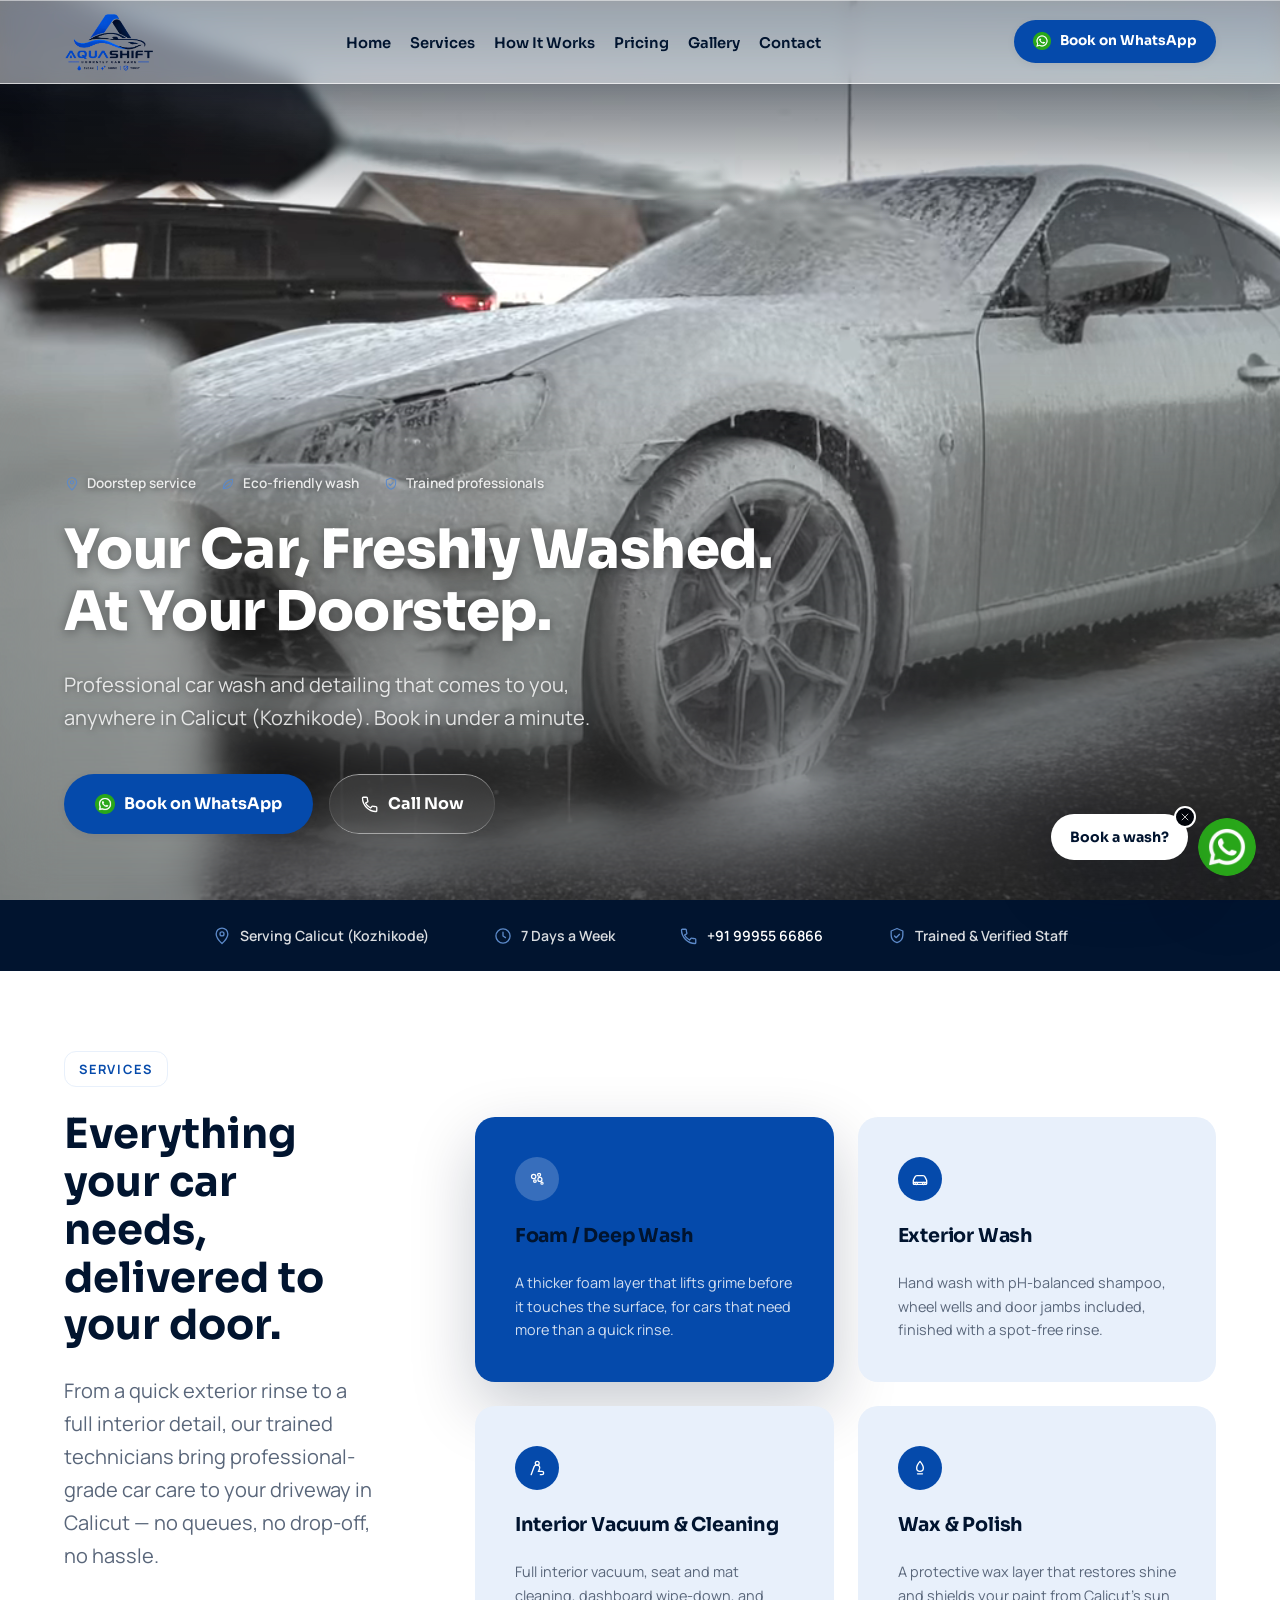
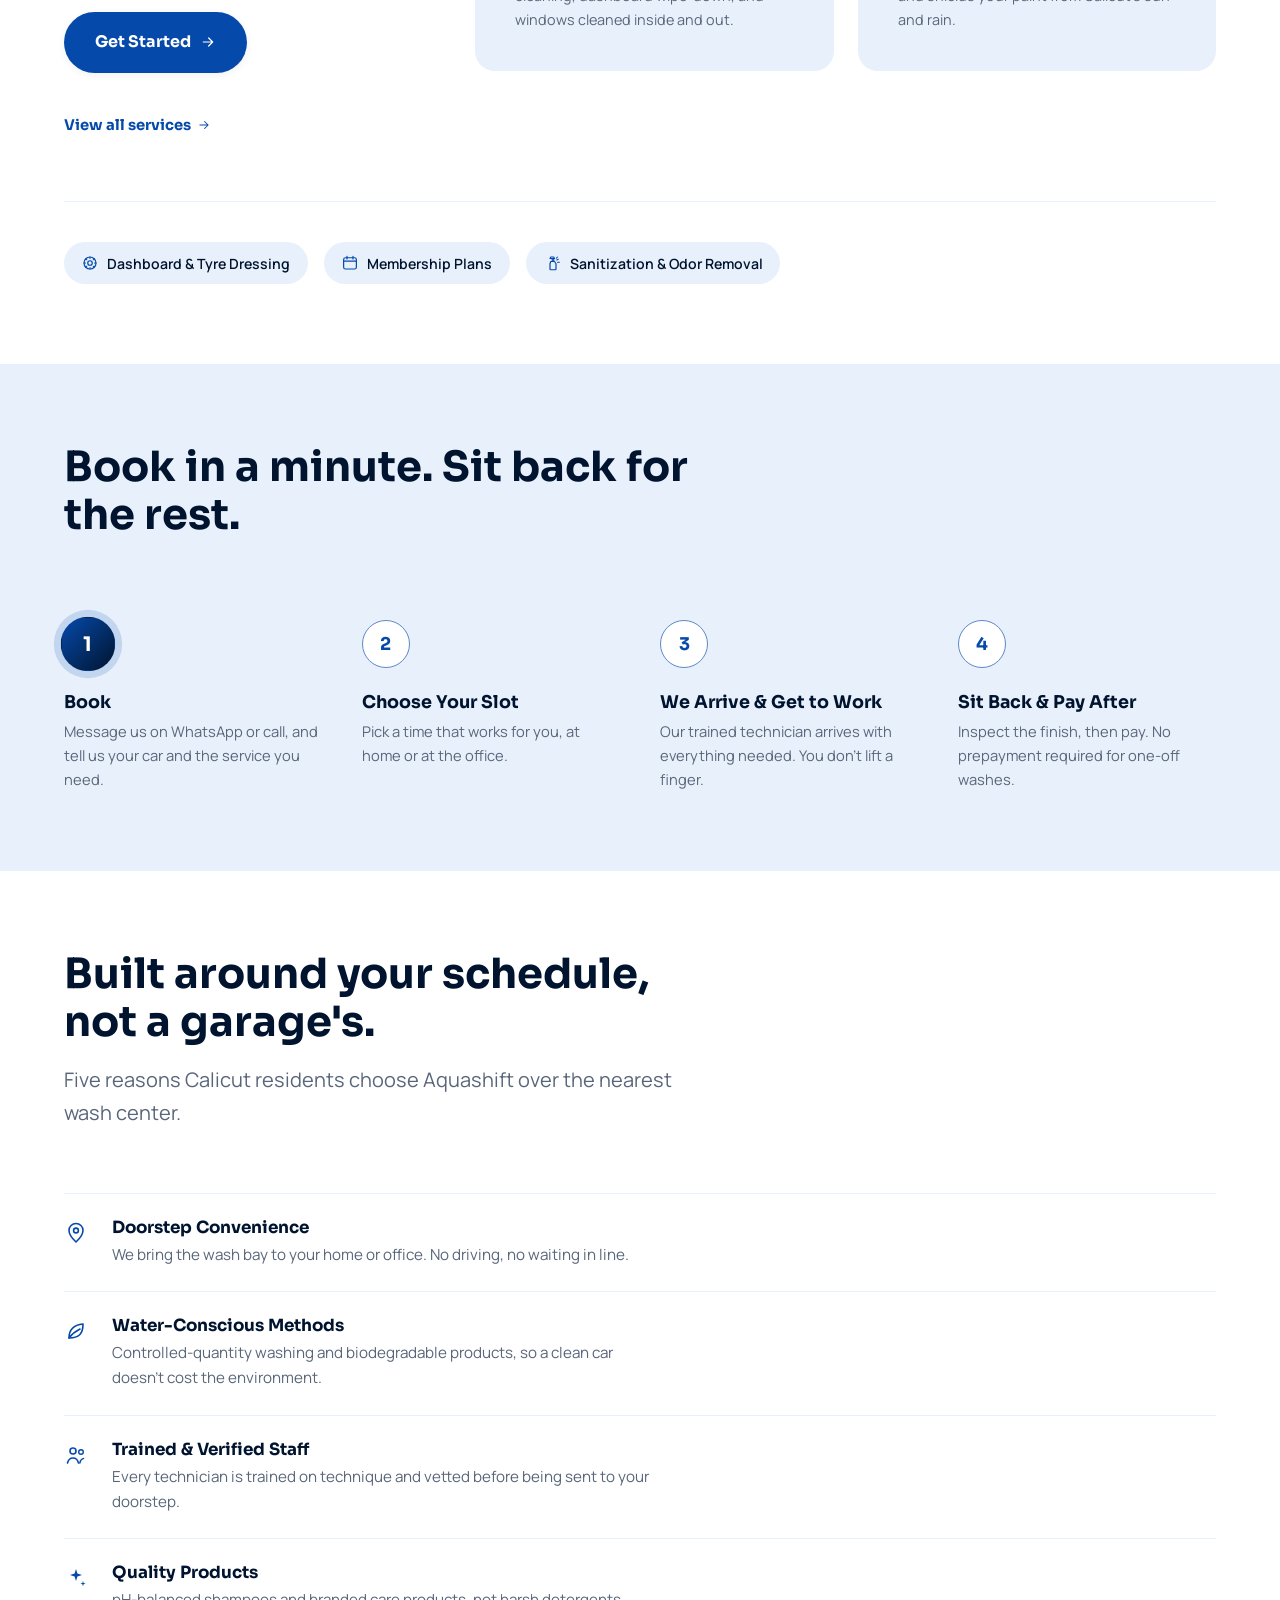
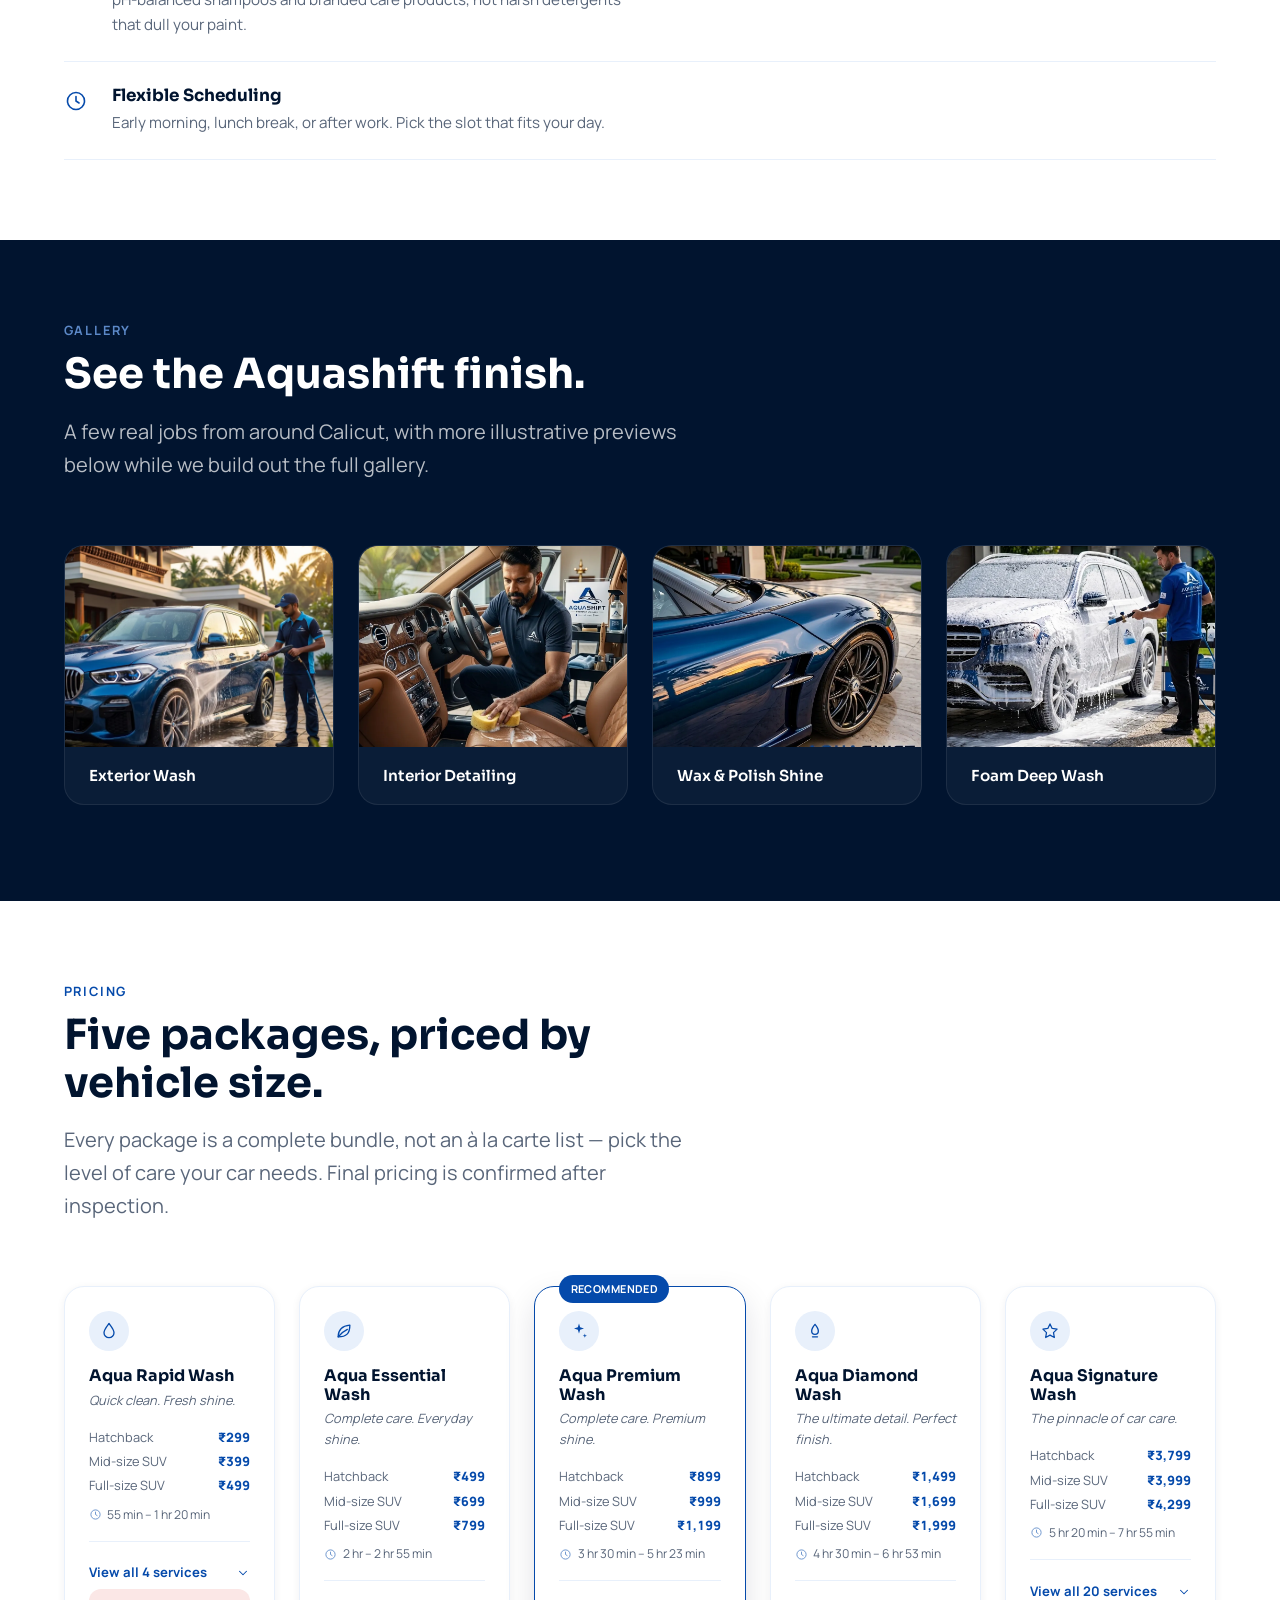
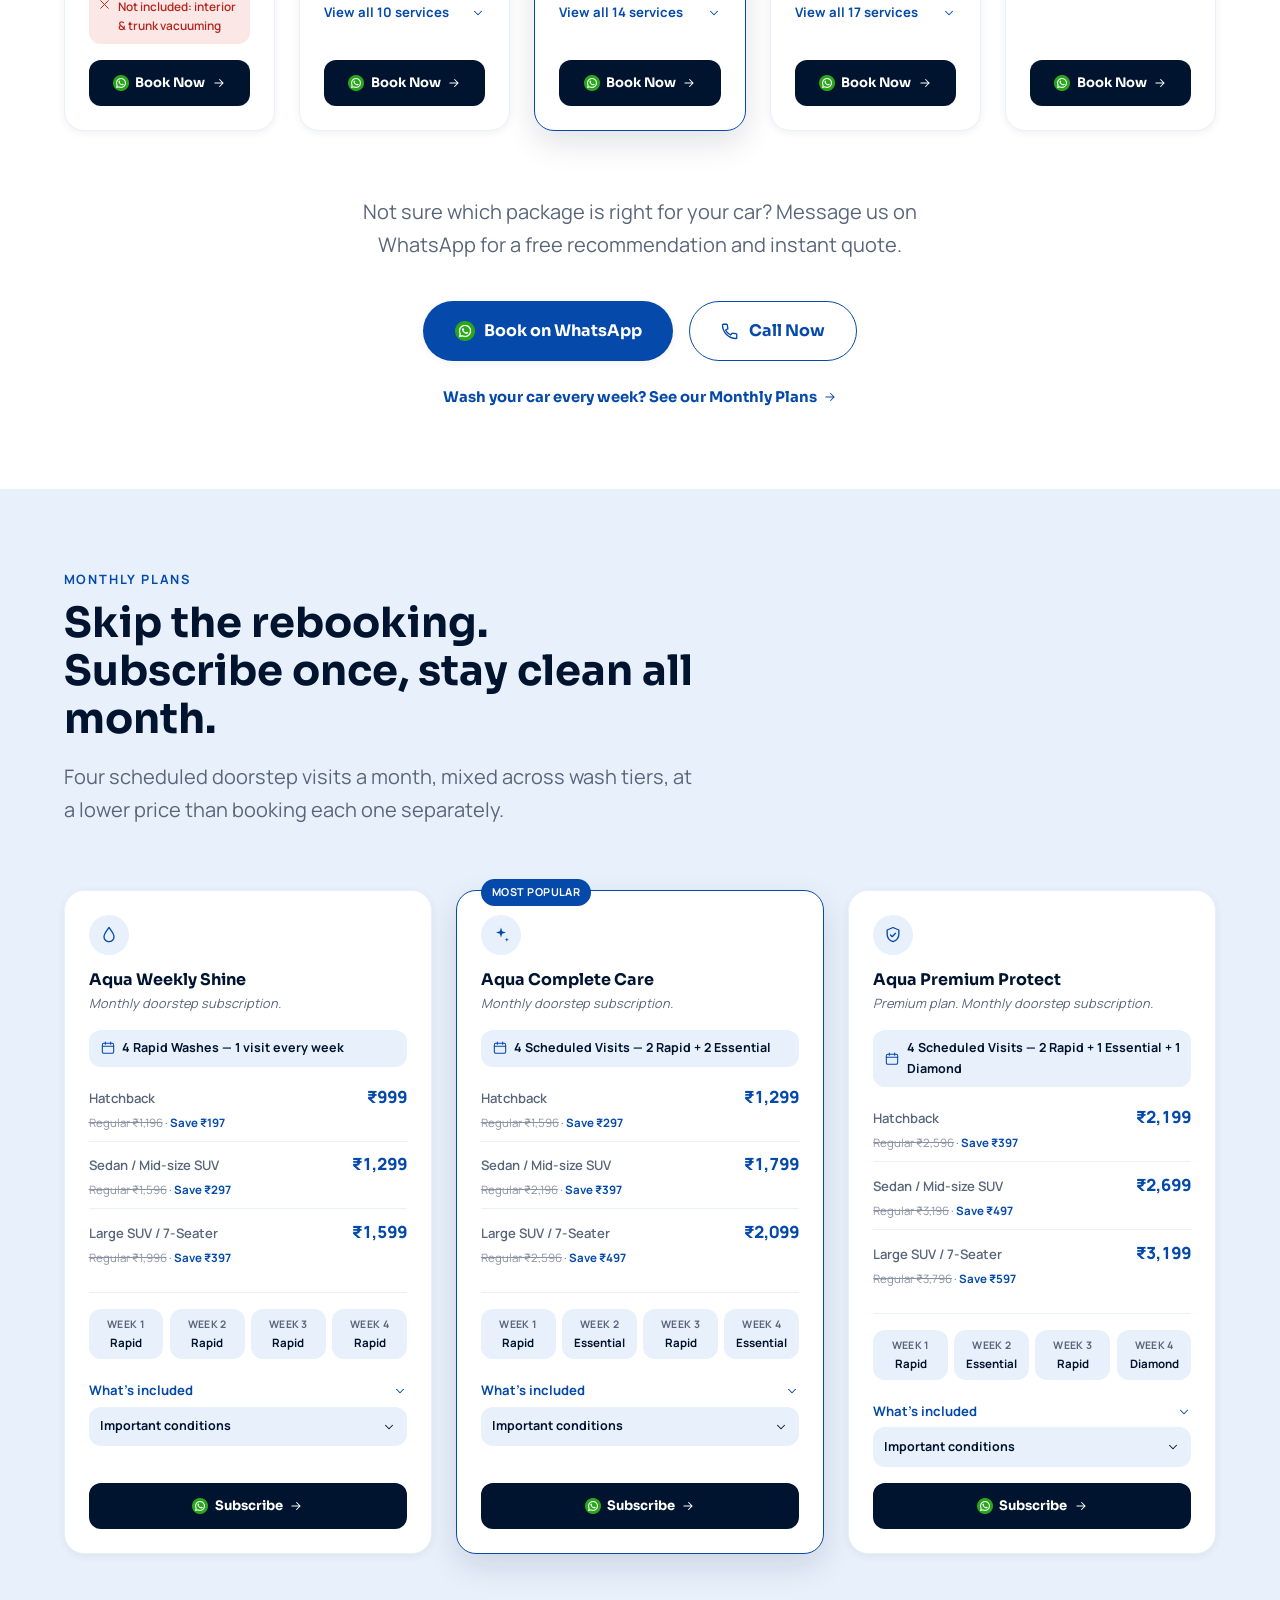
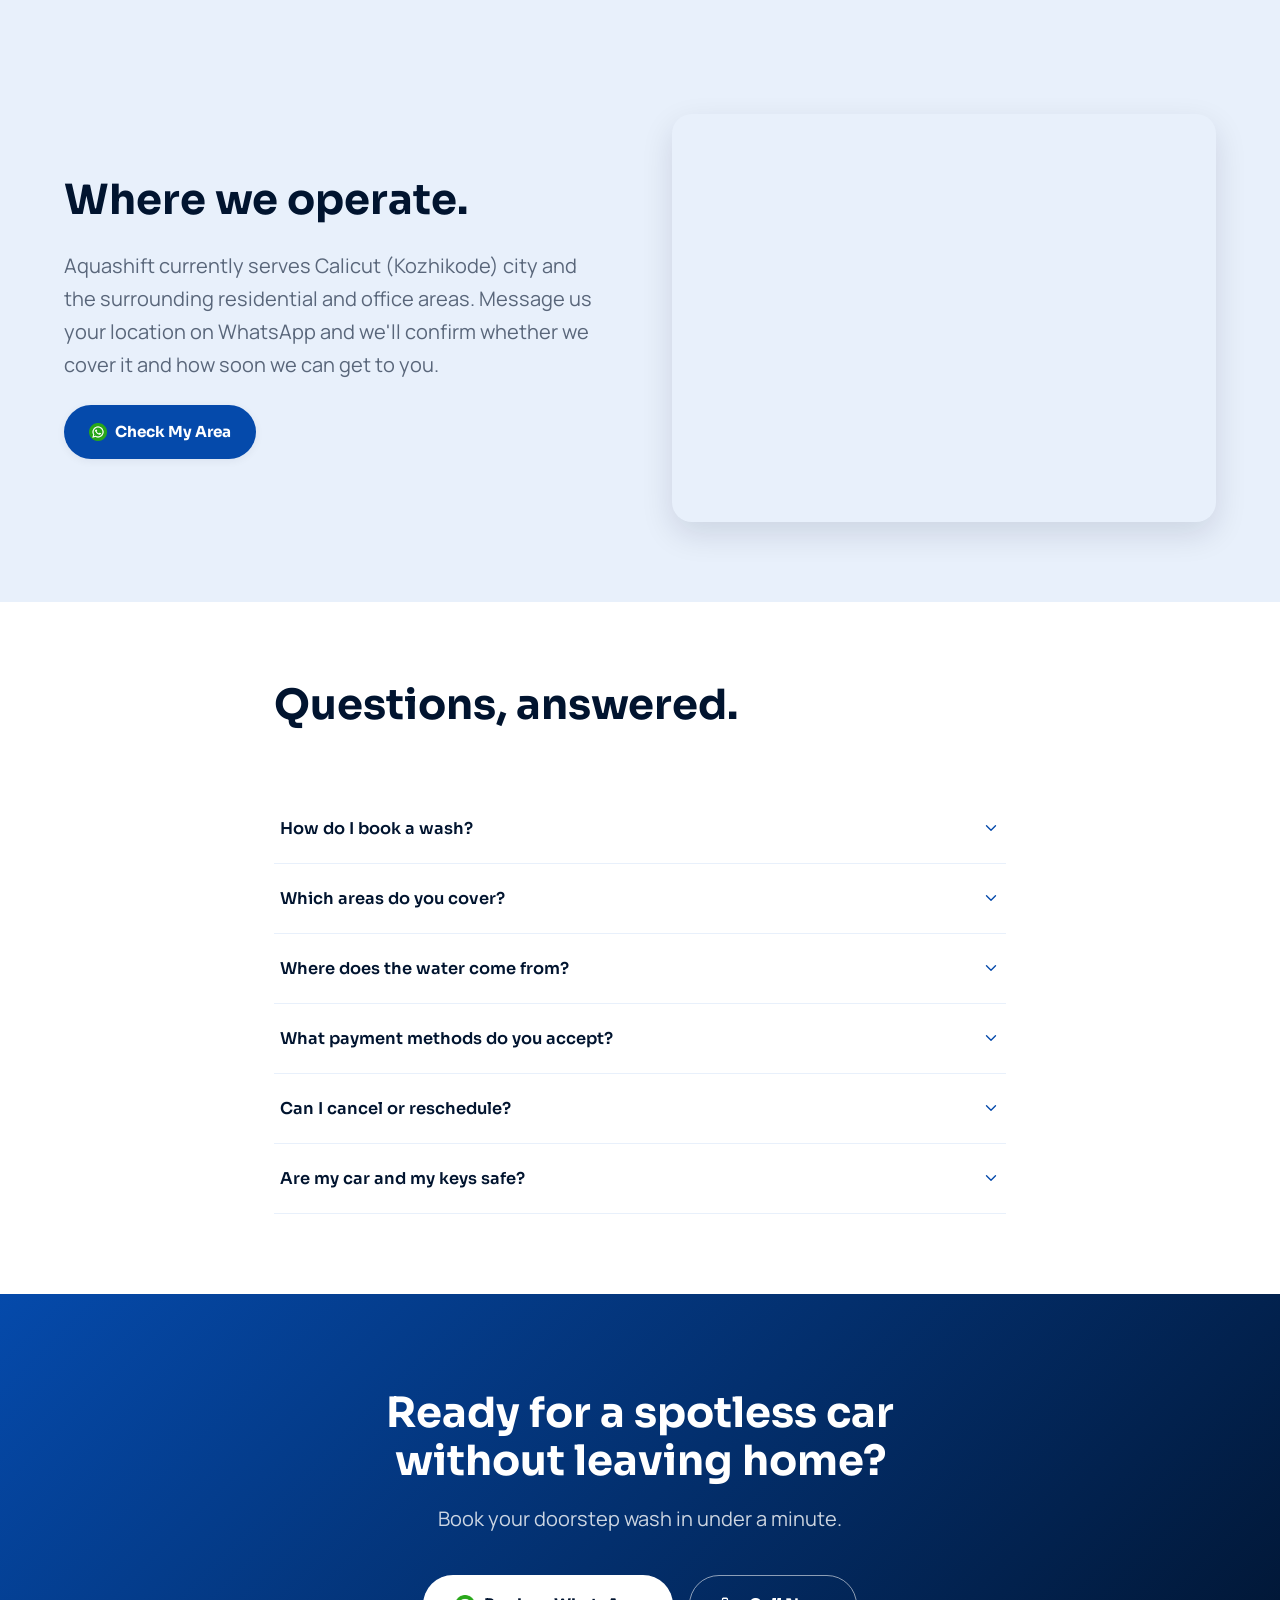
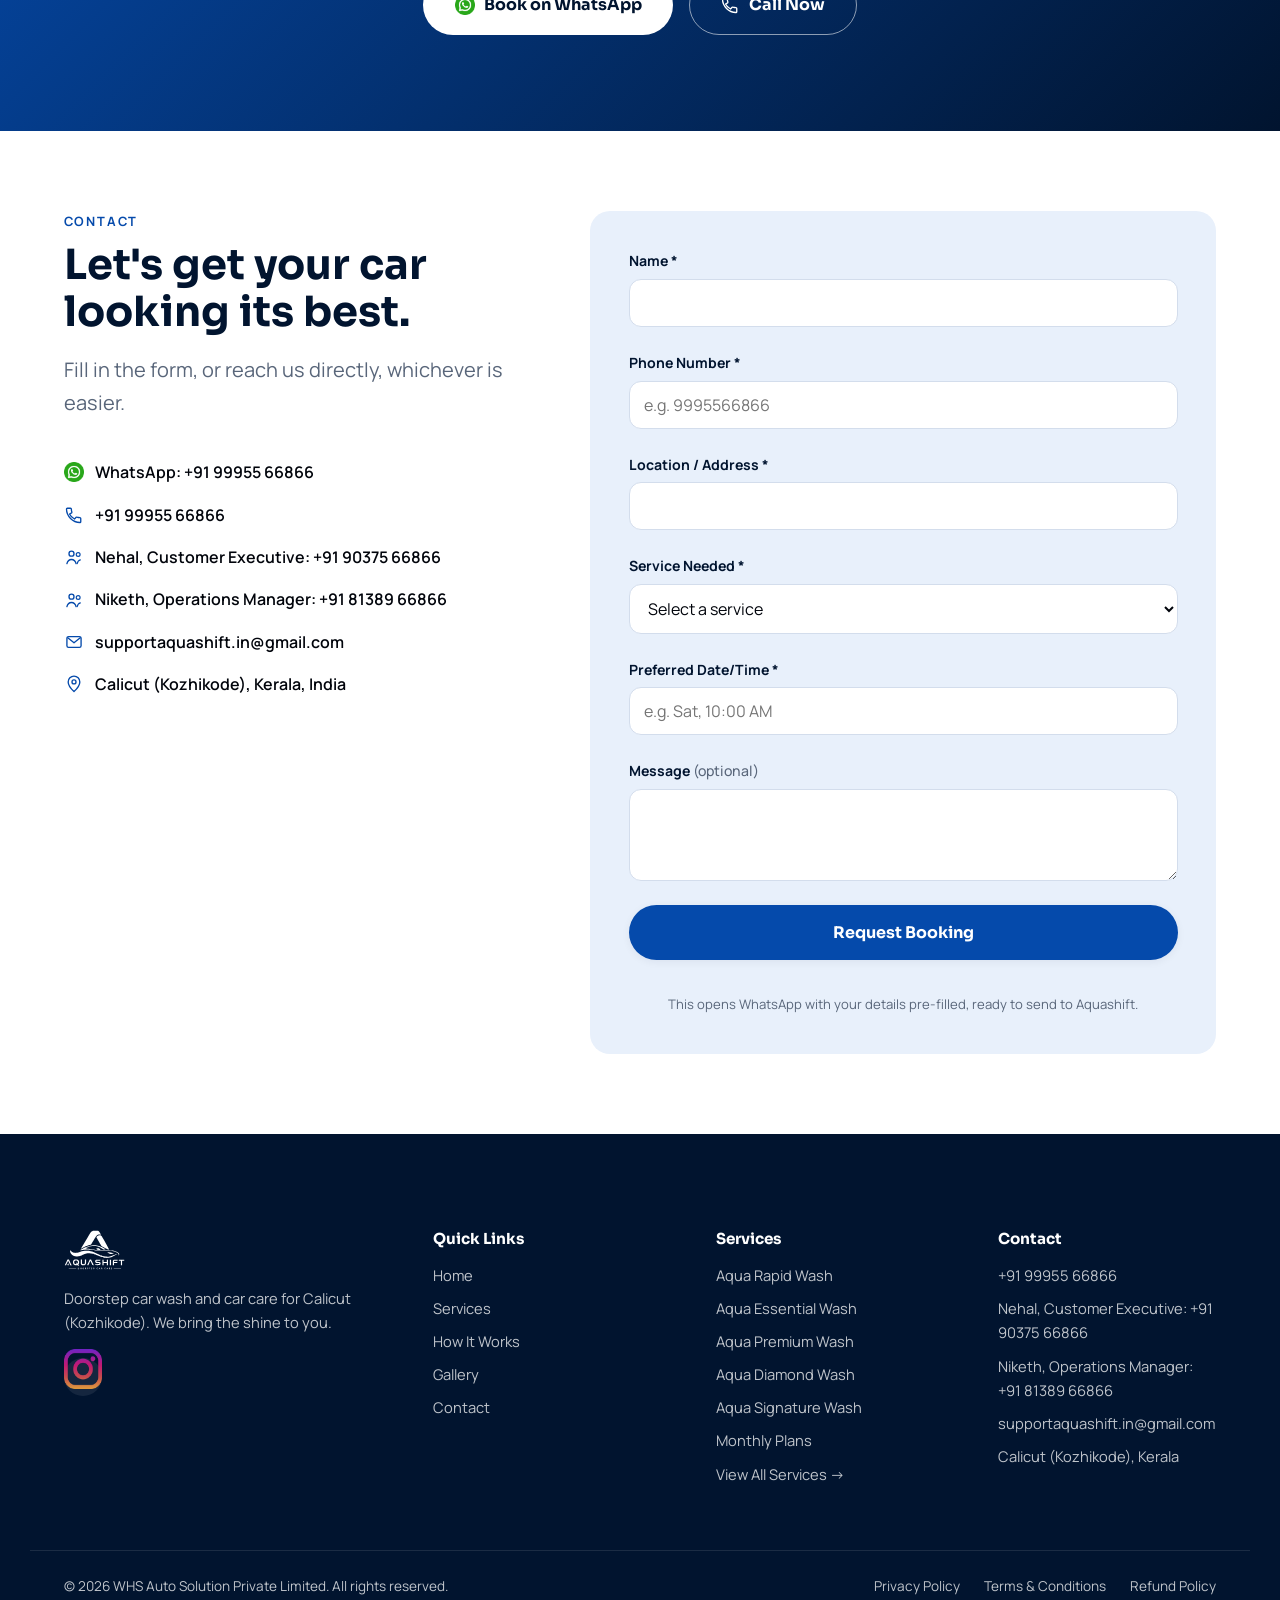
==== commit 63254a3f: "Enhance site-wide SEO metadata, add Geo tags, schema.org AutoWash & FAQPage JSON-LD graph, and confi" ====
--- a/index.html
+++ b/index.html
@@ -38,30 +38,170 @@
 
   <link rel="stylesheet" href="css/styles.css?v=17">
 
-  <!-- LocalBusiness structured data -->
+  <meta name="robots" content="index, follow, max-image-preview:large, max-snippet:-1, max-video-preview:-1">
+  <meta name="geo.region" content="IN-KL">
+  <meta name="geo.placename" content="Kozhikode, Calicut, Kerala">
+  <meta name="geo.position" content="11.2588;75.7804">
+  <meta name="ICBM" content="11.2588, 75.7804">
+
+  <!-- LocalBusiness, AutoWash & FAQPage structured data -->
   <script type="application/ld+json">
   {
     "@context": "https://schema.org",
-    "@type": "LocalBusiness",
-    "name": "AQUASHIFT",
-    "legalName": "WHS Auto Solution Private Limited",
-    "image": "https://www.theaquashift.in/assets/logo.svg?v=2",
-    "url": "https://www.theaquashift.in/",
-    "telephone": "+919995566866",
-    "email": "supportaquashift.in@gmail.com",
-    "priceRange": "$$",
-    "address": {
-      "@type": "PostalAddress",
-      "addressLocality": "Kozhikode",
-      "addressRegion": "Kerala",
-      "addressCountry": "IN"
-    },
-    "areaServed": {
-      "@type": "City",
-      "name": "Kozhikode (Calicut)"
-    },
-    "sameAs": ["https://instagram.com/aquashift_care"],
-    "description": "Doorstep car wash and car care service in Calicut, Kozhikode. Exterior wash, interior cleaning, foam wash, wax and polish, and membership plans."
+    "@graph": [
+      {
+        "@type": ["AutoWash", "LocalBusiness"],
+        "@id": "https://www.theaquashift.in/#organization",
+        "name": "AQUASHIFT",
+        "legalName": "WHS Auto Solution Private Limited",
+        "image": "https://www.theaquashift.in/assets/logo.svg?v=2",
+        "url": "https://www.theaquashift.in/",
+        "telephone": "+919995566866",
+        "email": "supportaquashift.in@gmail.com",
+        "priceRange": "₹299 - ₹4299",
+        "address": {
+          "@type": "PostalAddress",
+          "addressLocality": "Kozhikode",
+          "addressRegion": "Kerala",
+          "addressCountry": "IN"
+        },
+        "geo": {
+          "@type": "GeoCoordinates",
+          "latitude": "11.2588",
+          "longitude": "75.7804"
+        },
+        "areaServed": [
+          {
+            "@type": "City",
+            "name": "Kozhikode (Calicut)"
+          },
+          {
+            "@type": "AdministrativeArea",
+            "name": "Kerala"
+          }
+        ],
+        "openingHoursSpecification": [
+          {
+            "@type": "OpeningHoursSpecification",
+            "dayOfWeek": ["Monday", "Tuesday", "Wednesday", "Thursday", "Friday", "Saturday", "Sunday"],
+            "opens": "07:00",
+            "closes": "19:00"
+          }
+        ],
+        "sameAs": ["https://instagram.com/aquashift_care"],
+        "description": "Doorstep car wash and car care service in Calicut, Kozhikode. Exterior wash, interior cleaning, foam wash, wax and polish, and membership plans.",
+        "hasOfferCatalog": {
+          "@type": "OfferCatalog",
+          "name": "Car Wash & Detailing Services",
+          "itemListElement": [
+            {
+              "@type": "Offer",
+              "itemOffered": {
+                "@type": "Service",
+                "name": "Aqua Rapid Wash",
+                "description": "Quick clean and fresh shine including exterior foam/dry wash, hand towel dry, tyre dressing, and glass cleaning."
+              },
+              "price": "299.00",
+              "priceCurrency": "INR"
+            },
+            {
+              "@type": "Offer",
+              "itemOffered": {
+                "@type": "Service",
+                "name": "Aqua Essential Wash",
+                "description": "Complete care including interior/trunk vacuum, floor mat shampoo, underbody wash, exterior foam wash, and tyre polish."
+              },
+              "price": "499.00",
+              "priceCurrency": "INR"
+            },
+            {
+              "@type": "Offer",
+              "itemOffered": {
+                "@type": "Service",
+                "name": "Aqua Premium Wash",
+                "description": "Complete care & premium shine including door pad polish, interior steaming, air freshener, and paper mats."
+              },
+              "price": "899.00",
+              "priceCurrency": "INR"
+            },
+            {
+              "@type": "Offer",
+              "itemOffered": {
+                "@type": "Service",
+                "name": "Aqua Diamond Wash",
+                "description": "Ultimate detail including A/C vent steaming, upholstery cleaning, and ceramic hand waxing."
+              },
+              "price": "1499.00",
+              "priceCurrency": "INR"
+            },
+            {
+              "@type": "Offer",
+              "itemOffered": {
+                "@type": "Service",
+                "name": "Aqua Signature Wash",
+                "description": "Pinnacle of car care including engine steam cleaning, roof cleaning, and premium ceramic wax coat."
+              },
+              "price": "3799.00",
+              "priceCurrency": "INR"
+            }
+          ]
+        }
+      },
+      {
+        "@type": "FAQPage",
+        "@id": "https://www.theaquashift.in/#faq",
+        "mainEntity": [
+          {
+            "@type": "Question",
+            "name": "How do I book a doorstep car wash in Calicut?",
+            "acceptedAnswer": {
+              "@type": "Answer",
+              "text": "Message us on WhatsApp or call +91 99955 66866 with your car model, location, and convenient time. We will confirm your slot within minutes."
+            }
+          },
+          {
+            "@type": "Question",
+            "name": "Which areas in Calicut (Kozhikode) do you cover?",
+            "acceptedAnswer": {
+              "@type": "Answer",
+              "text": "We currently serve Calicut city and surrounding residential and office areas. Message us with your location to confirm doorstep coverage."
+            }
+          },
+          {
+            "@type": "Question",
+            "name": "Where does the water come from for the car wash?",
+            "acceptedAnswer": {
+              "@type": "Answer",
+              "text": "Our technicians bring their own water and specialized equipment, so there is no burden on your household supply."
+            }
+          },
+          {
+            "@type": "Question",
+            "name": "What payment methods do you accept?",
+            "acceptedAnswer": {
+              "@type": "Answer",
+              "text": "Cash and UPI payments are accepted after the doorstep car care service is completed."
+            }
+          },
+          {
+            "@type": "Question",
+            "name": "Can I cancel or reschedule my booking?",
+            "acceptedAnswer": {
+              "@type": "Answer",
+              "text": "Yes, message us on WhatsApp as early as possible and we will reschedule your slot. See our Refund & Cancellation Policy for details."
+            }
+          },
+          {
+            "@type": "Question",
+            "name": "Are my car and keys safe during doorstep service?",
+            "acceptedAnswer": {
+              "@type": "Answer",
+              "text": "Our staff are thoroughly trained and verified before assignment, and washes are performed at your doorstep in your presence whenever possible."
+            }
+          }
+        ]
+      }
+    ]
   }
   </script>
 </head>
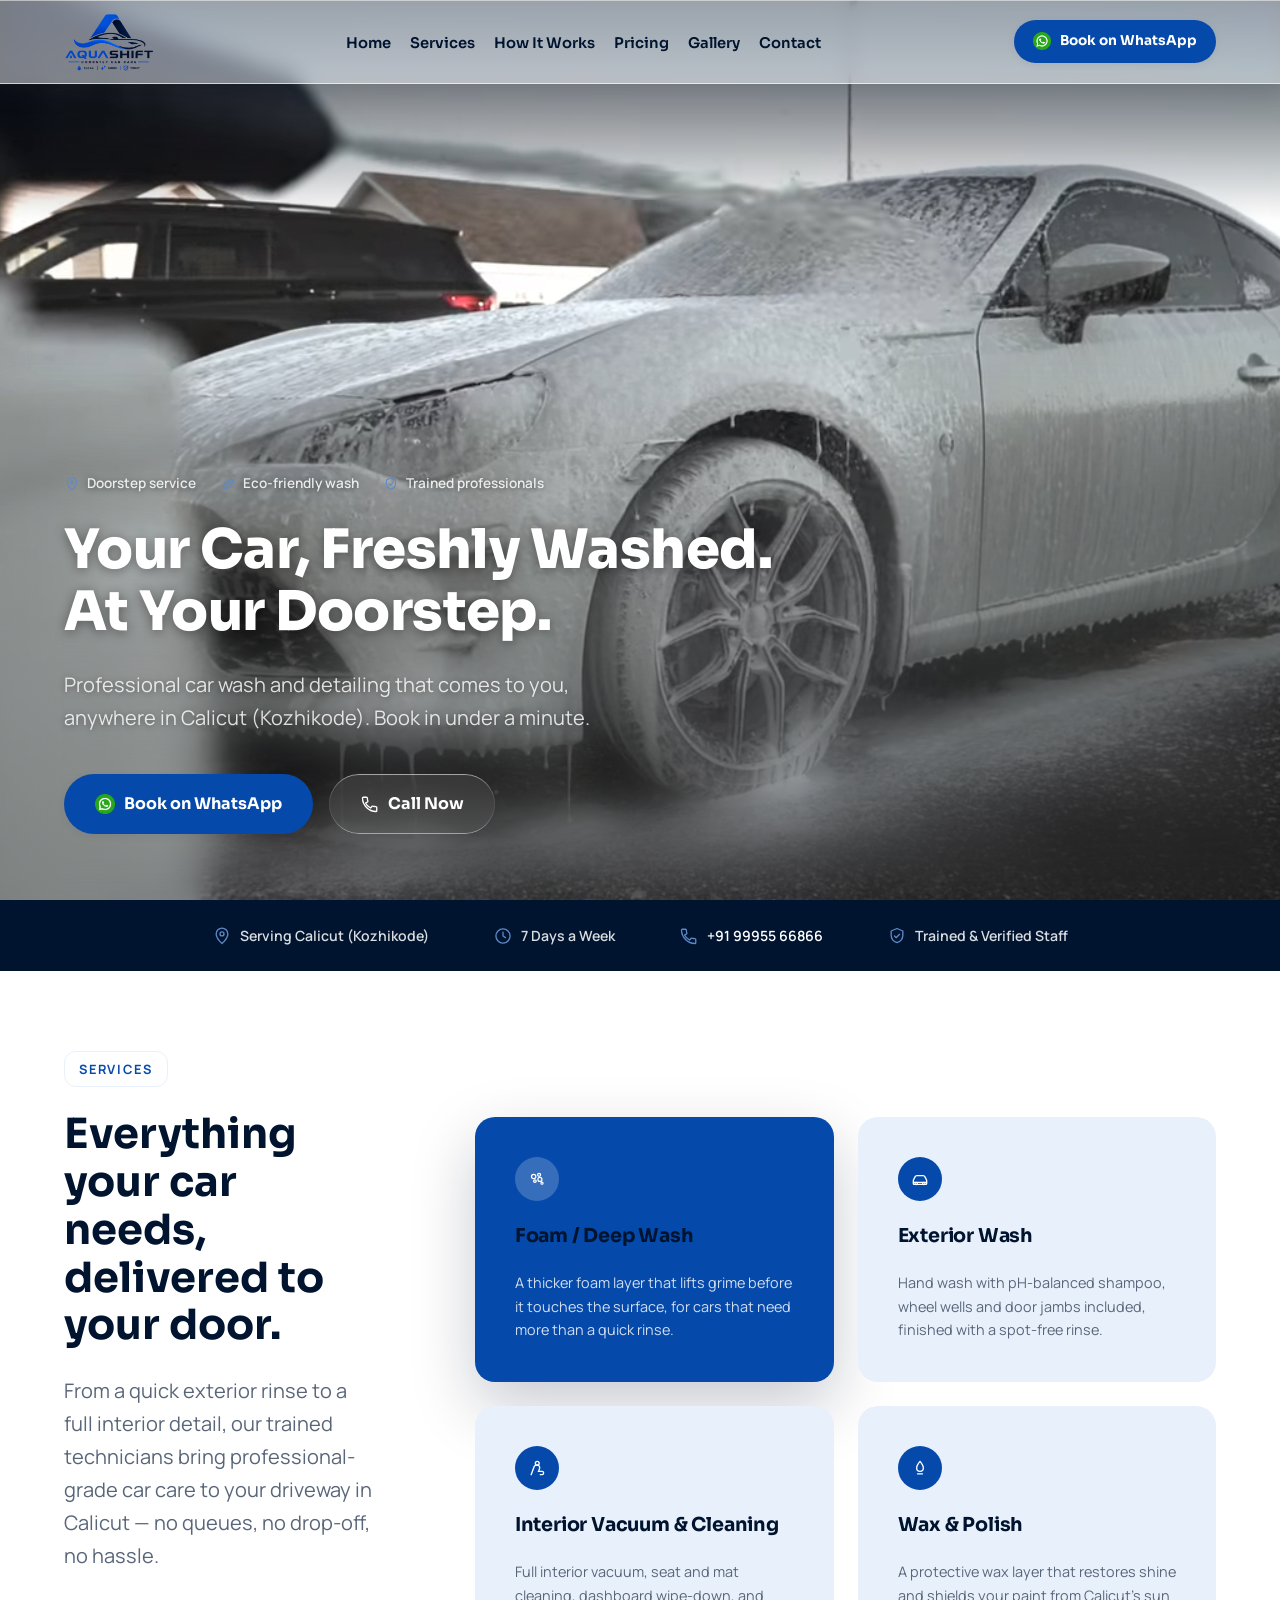
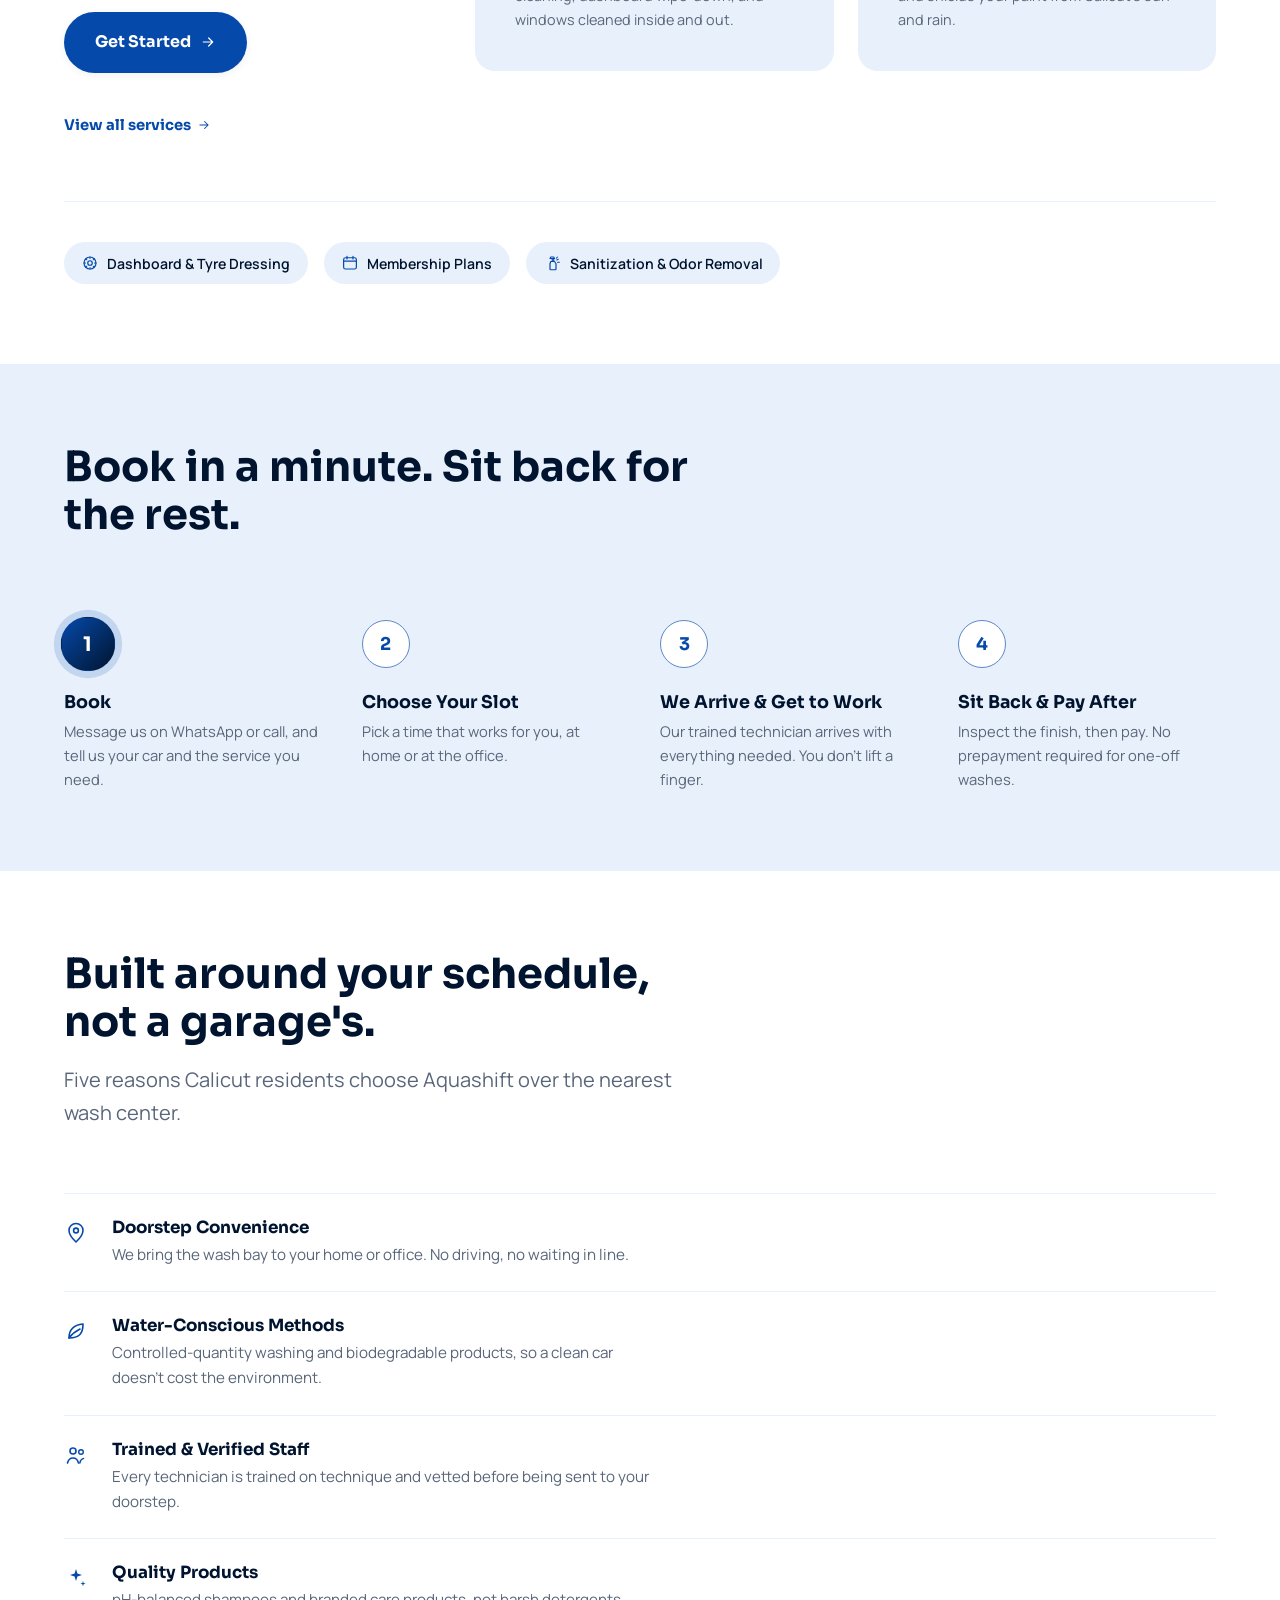
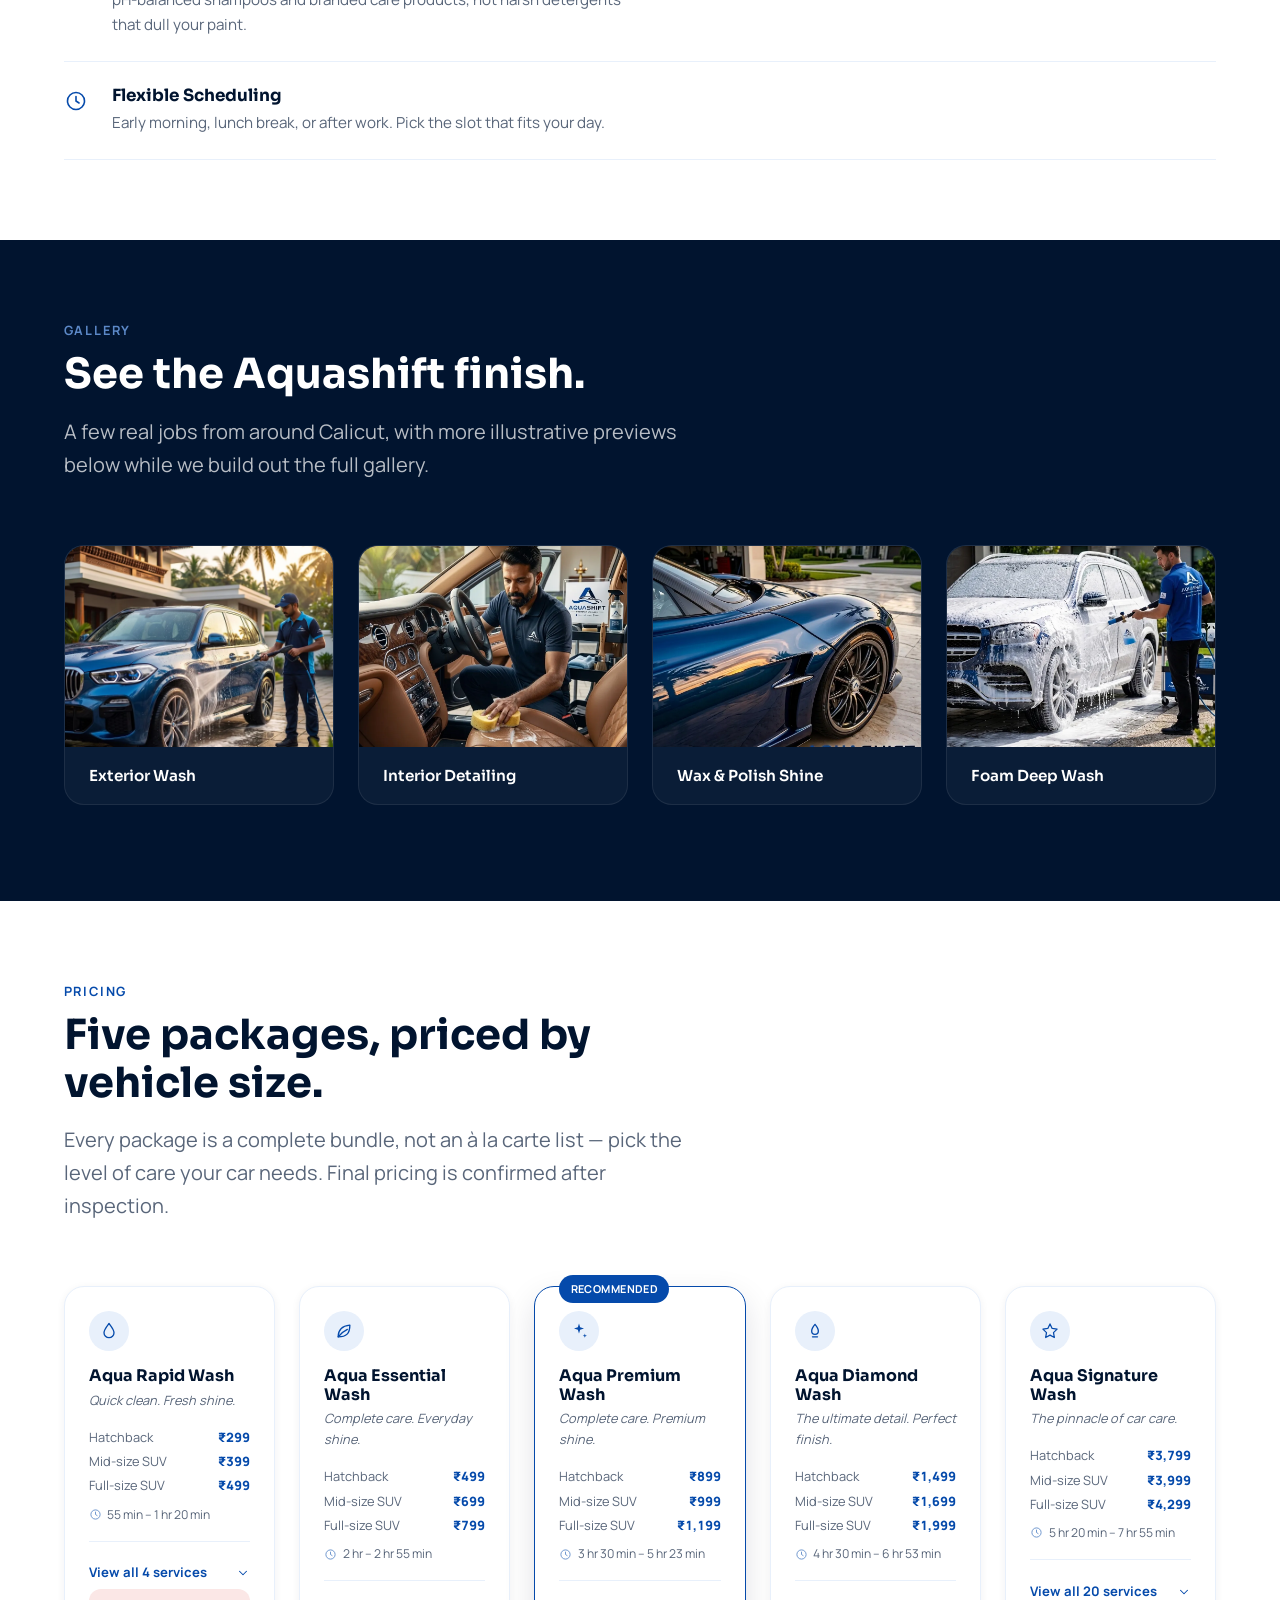
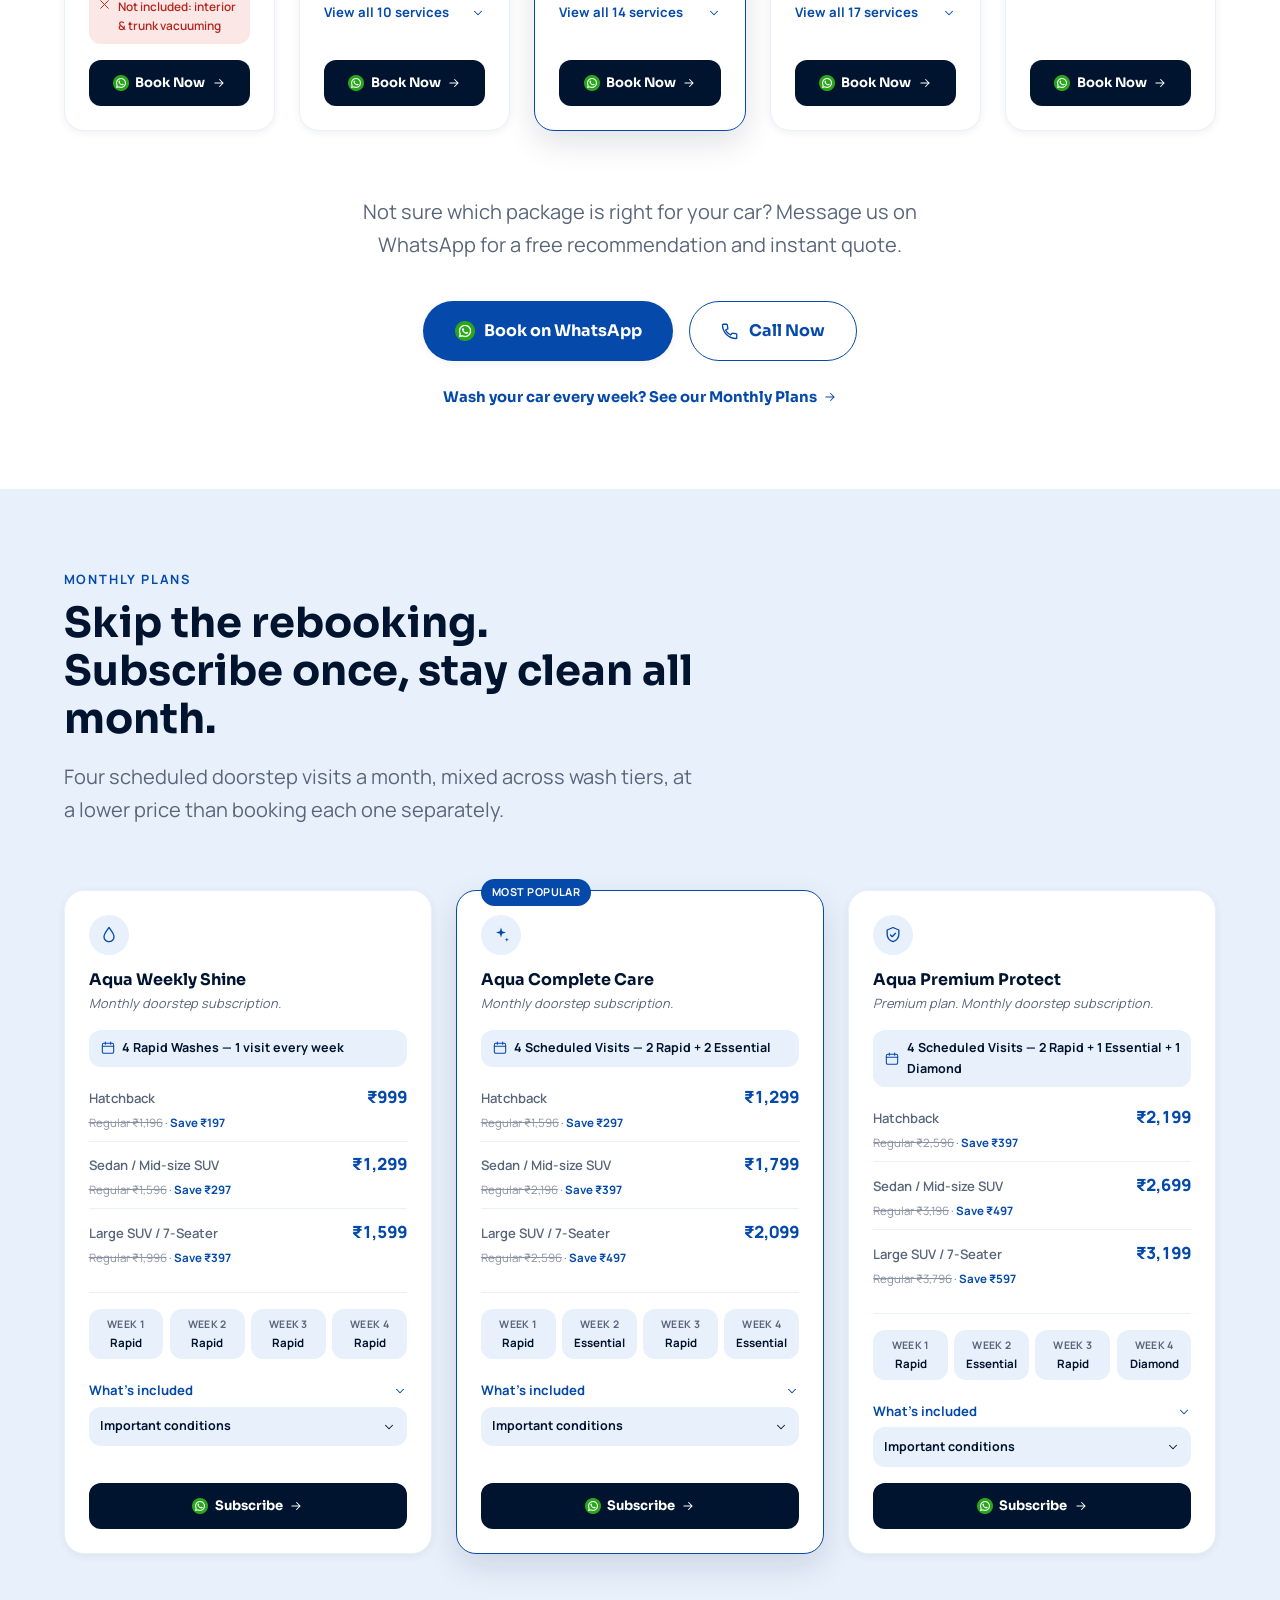
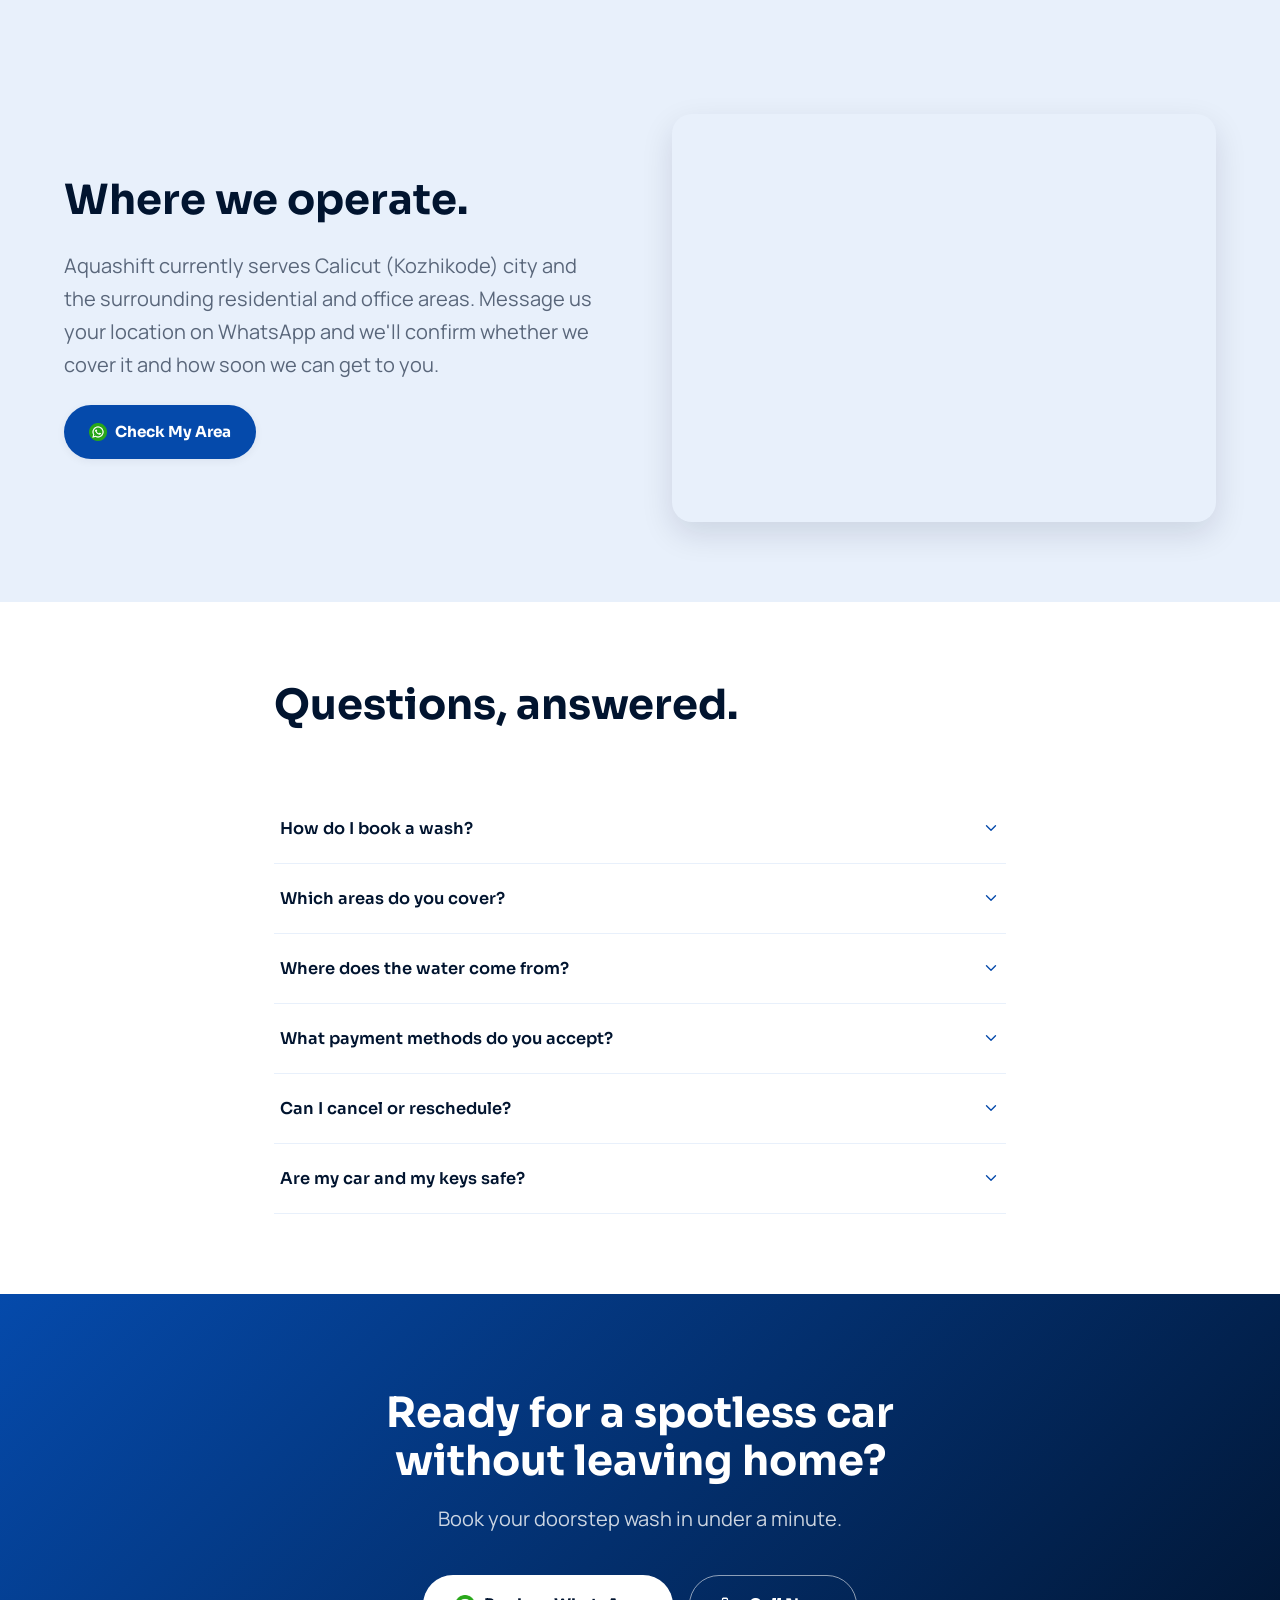
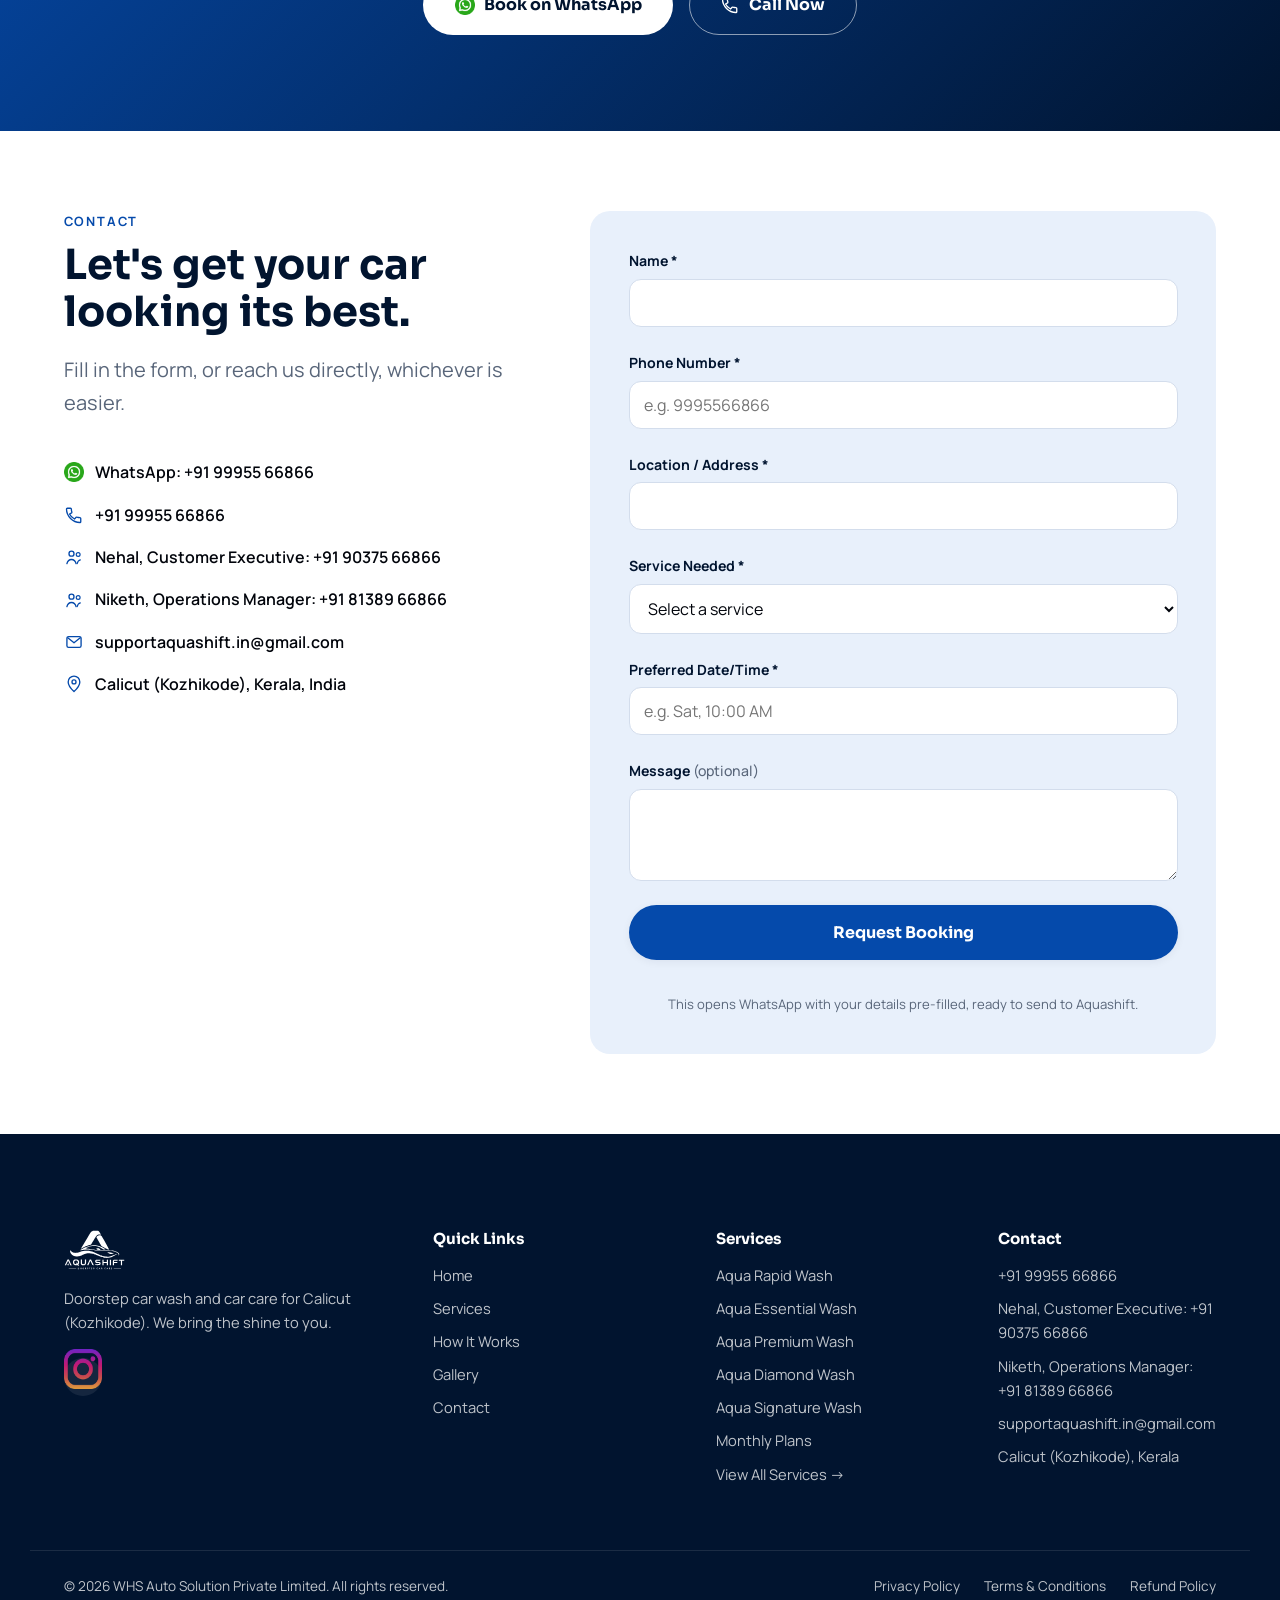
==== commit 7394f49d: "Refine JSON-LD schemas: separate FAQPage into standalone script block, add logo, currenciesAccepted," ====
--- a/index.html
+++ b/index.html
@@ -44,162 +44,180 @@
   <meta name="geo.position" content="11.2588;75.7804">
   <meta name="ICBM" content="11.2588, 75.7804">
 
-  <!-- LocalBusiness, AutoWash & FAQPage structured data -->
+  <!-- LocalBusiness & AutoWash structured data -->
   <script type="application/ld+json">
   {
     "@context": "https://schema.org",
-    "@graph": [
+    "@type": ["AutoWash", "LocalBusiness"],
+    "@id": "https://www.theaquashift.in/#organization",
+    "name": "AQUASHIFT",
+    "legalName": "WHS Auto Solution Private Limited",
+    "image": [
+      "https://www.theaquashift.in/assets/aqua-nobgm-cropped.png",
+      "https://www.theaquashift.in/assets/logo.svg"
+    ],
+    "logo": "https://www.theaquashift.in/assets/logo.svg",
+    "url": "https://www.theaquashift.in/",
+    "telephone": "+919995566866",
+    "email": "supportaquashift.in@gmail.com",
+    "priceRange": "₹299 - ₹4299",
+    "currenciesAccepted": "INR",
+    "paymentAccepted": "Cash, UPI",
+    "hasMap": "https://maps.google.com/maps?q=Kozhikode%2C%20Kerala",
+    "address": {
+      "@type": "PostalAddress",
+      "streetAddress": "Calicut",
+      "addressLocality": "Kozhikode",
+      "addressRegion": "Kerala",
+      "postalCode": "673001",
+      "addressCountry": "IN"
+    },
+    "geo": {
+      "@type": "GeoCoordinates",
+      "latitude": 11.2588,
+      "longitude": 75.7804
+    },
+    "areaServed": [
       {
-        "@type": ["AutoWash", "LocalBusiness"],
-        "@id": "https://www.theaquashift.in/#organization",
-        "name": "AQUASHIFT",
-        "legalName": "WHS Auto Solution Private Limited",
-        "image": "https://www.theaquashift.in/assets/logo.svg?v=2",
-        "url": "https://www.theaquashift.in/",
-        "telephone": "+919995566866",
-        "email": "supportaquashift.in@gmail.com",
-        "priceRange": "₹299 - ₹4299",
-        "address": {
-          "@type": "PostalAddress",
-          "addressLocality": "Kozhikode",
-          "addressRegion": "Kerala",
-          "addressCountry": "IN"
+        "@type": "City",
+        "name": "Kozhikode (Calicut)"
+      },
+      {
+        "@type": "AdministrativeArea",
+        "name": "Kerala"
+      }
+    ],
+    "openingHoursSpecification": [
+      {
+        "@type": "OpeningHoursSpecification",
+        "dayOfWeek": [
+          "https://schema.org/Monday",
+          "https://schema.org/Tuesday",
+          "https://schema.org/Wednesday",
+          "https://schema.org/Thursday",
+          "https://schema.org/Friday",
+          "https://schema.org/Saturday",
+          "https://schema.org/Sunday"
+        ],
+        "opens": "07:00",
+        "closes": "19:00"
+      }
+    ],
+    "sameAs": ["https://instagram.com/aquashift_care"],
+    "description": "Doorstep car wash and car care service in Calicut, Kozhikode. Exterior wash, interior cleaning, foam wash, wax and polish, and membership plans.",
+    "hasOfferCatalog": {
+      "@type": "OfferCatalog",
+      "name": "Car Wash & Detailing Services",
+      "itemListElement": [
+        {
+          "@type": "Offer",
+          "itemOffered": {
+            "@type": "Service",
+            "name": "Aqua Rapid Wash",
+            "description": "Quick clean and fresh shine including exterior foam/dry wash, hand towel dry, tyre dressing, and glass cleaning."
+          },
+          "price": "299.00",
+          "priceCurrency": "INR"
         },
-        "geo": {
-          "@type": "GeoCoordinates",
-          "latitude": "11.2588",
-          "longitude": "75.7804"
+        {
+          "@type": "Offer",
+          "itemOffered": {
+            "@type": "Service",
+            "name": "Aqua Essential Wash",
+            "description": "Complete care including interior/trunk vacuum, floor mat shampoo, underbody wash, exterior foam wash, and tyre polish."
+          },
+          "price": "499.00",
+          "priceCurrency": "INR"
         },
-        "areaServed": [
-          {
-            "@type": "City",
-            "name": "Kozhikode (Calicut)"
+        {
+          "@type": "Offer",
+          "itemOffered": {
+            "@type": "Service",
+            "name": "Aqua Premium Wash",
+            "description": "Complete care & premium shine including door pad polish, interior steaming, air freshener, and paper mats."
           },
-          {
-            "@type": "AdministrativeArea",
-            "name": "Kerala"
-          }
-        ],
-        "openingHoursSpecification": [
-          {
-            "@type": "OpeningHoursSpecification",
-            "dayOfWeek": ["Monday", "Tuesday", "Wednesday", "Thursday", "Friday", "Saturday", "Sunday"],
-            "opens": "07:00",
-            "closes": "19:00"
-          }
-        ],
-        "sameAs": ["https://instagram.com/aquashift_care"],
-        "description": "Doorstep car wash and car care service in Calicut, Kozhikode. Exterior wash, interior cleaning, foam wash, wax and polish, and membership plans.",
-        "hasOfferCatalog": {
-          "@type": "OfferCatalog",
-          "name": "Car Wash & Detailing Services",
-          "itemListElement": [
-            {
-              "@type": "Offer",
-              "itemOffered": {
-                "@type": "Service",
-                "name": "Aqua Rapid Wash",
-                "description": "Quick clean and fresh shine including exterior foam/dry wash, hand towel dry, tyre dressing, and glass cleaning."
-              },
-              "price": "299.00",
-              "priceCurrency": "INR"
-            },
-            {
-              "@type": "Offer",
-              "itemOffered": {
-                "@type": "Service",
-                "name": "Aqua Essential Wash",
-                "description": "Complete care including interior/trunk vacuum, floor mat shampoo, underbody wash, exterior foam wash, and tyre polish."
-              },
-              "price": "499.00",
-              "priceCurrency": "INR"
-            },
-            {
-              "@type": "Offer",
-              "itemOffered": {
-                "@type": "Service",
-                "name": "Aqua Premium Wash",
-                "description": "Complete care & premium shine including door pad polish, interior steaming, air freshener, and paper mats."
-              },
-              "price": "899.00",
-              "priceCurrency": "INR"
-            },
-            {
-              "@type": "Offer",
-              "itemOffered": {
-                "@type": "Service",
-                "name": "Aqua Diamond Wash",
-                "description": "Ultimate detail including A/C vent steaming, upholstery cleaning, and ceramic hand waxing."
-              },
-              "price": "1499.00",
-              "priceCurrency": "INR"
-            },
-            {
-              "@type": "Offer",
-              "itemOffered": {
-                "@type": "Service",
-                "name": "Aqua Signature Wash",
-                "description": "Pinnacle of car care including engine steam cleaning, roof cleaning, and premium ceramic wax coat."
-              },
-              "price": "3799.00",
-              "priceCurrency": "INR"
-            }
-          ]
+          "price": "899.00",
+          "priceCurrency": "INR"
+        },
+        {
+          "@type": "Offer",
+          "itemOffered": {
+            "@type": "Service",
+            "name": "Aqua Diamond Wash",
+            "description": "Ultimate detail including A/C vent steaming, upholstery cleaning, and ceramic hand waxing."
+          },
+          "price": "1499.00",
+          "priceCurrency": "INR"
+        },
+        {
+          "@type": "Offer",
+          "itemOffered": {
+            "@type": "Service",
+            "name": "Aqua Signature Wash",
+            "description": "Pinnacle of car care including engine steam cleaning, roof cleaning, and premium ceramic wax coat."
+          },
+          "price": "3799.00",
+          "priceCurrency": "INR"
+        }
+      ]
+    }
+  }
+  </script>
+
+  <!-- FAQPage structured data -->
+  <script type="application/ld+json">
+  {
+    "@context": "https://schema.org",
+    "@type": "FAQPage",
+    "@id": "https://www.theaquashift.in/#faq",
+    "mainEntity": [
+      {
+        "@type": "Question",
+        "name": "How do I book a doorstep car wash in Calicut?",
+        "acceptedAnswer": {
+          "@type": "Answer",
+          "text": "Message us on WhatsApp or call +91 99955 66866 with your car model, location, and convenient time. We will confirm your slot within minutes."
         }
       },
       {
-        "@type": "FAQPage",
-        "@id": "https://www.theaquashift.in/#faq",
-        "mainEntity": [
-          {
-            "@type": "Question",
-            "name": "How do I book a doorstep car wash in Calicut?",
-            "acceptedAnswer": {
-              "@type": "Answer",
-              "text": "Message us on WhatsApp or call +91 99955 66866 with your car model, location, and convenient time. We will confirm your slot within minutes."
-            }
-          },
-          {
-            "@type": "Question",
-            "name": "Which areas in Calicut (Kozhikode) do you cover?",
-            "acceptedAnswer": {
-              "@type": "Answer",
-              "text": "We currently serve Calicut city and surrounding residential and office areas. Message us with your location to confirm doorstep coverage."
-            }
-          },
-          {
-            "@type": "Question",
-            "name": "Where does the water come from for the car wash?",
-            "acceptedAnswer": {
-              "@type": "Answer",
-              "text": "Our technicians bring their own water and specialized equipment, so there is no burden on your household supply."
-            }
-          },
-          {
-            "@type": "Question",
-            "name": "What payment methods do you accept?",
-            "acceptedAnswer": {
-              "@type": "Answer",
-              "text": "Cash and UPI payments are accepted after the doorstep car care service is completed."
-            }
-          },
-          {
-            "@type": "Question",
-            "name": "Can I cancel or reschedule my booking?",
-            "acceptedAnswer": {
-              "@type": "Answer",
-              "text": "Yes, message us on WhatsApp as early as possible and we will reschedule your slot. See our Refund & Cancellation Policy for details."
-            }
-          },
-          {
-            "@type": "Question",
-            "name": "Are my car and keys safe during doorstep service?",
-            "acceptedAnswer": {
-              "@type": "Answer",
-              "text": "Our staff are thoroughly trained and verified before assignment, and washes are performed at your doorstep in your presence whenever possible."
-            }
-          }
-        ]
+        "@type": "Question",
+        "name": "Which areas in Calicut (Kozhikode) do you cover?",
+        "acceptedAnswer": {
+          "@type": "Answer",
+          "text": "We currently serve Calicut city and surrounding residential and office areas. Message us with your location to confirm doorstep coverage."
+        }
+      },
+      {
+        "@type": "Question",
+        "name": "Where does the water come from for the car wash?",
+        "acceptedAnswer": {
+          "@type": "Answer",
+          "text": "Our technicians bring their own water and specialized equipment, so there is no burden on your household supply."
+        }
+      },
+      {
+        "@type": "Question",
+        "name": "What payment methods do you accept?",
+        "acceptedAnswer": {
+          "@type": "Answer",
+          "text": "Cash and UPI payments are accepted after the doorstep car care service is completed."
+        }
+      },
+      {
+        "@type": "Question",
+        "name": "Can I cancel or reschedule my booking?",
+        "acceptedAnswer": {
+          "@type": "Answer",
+          "text": "Yes, message us on WhatsApp as early as possible and we will reschedule your slot. See our Refund & Cancellation Policy for details."
+        }
+      },
+      {
+        "@type": "Question",
+        "name": "Are my car and keys safe during doorstep service?",
+        "acceptedAnswer": {
+          "@type": "Answer",
+          "text": "Our staff are thoroughly trained and verified before assignment, and washes are performed at your doorstep in your presence whenever possible."
+        }
       }
     ]
   }
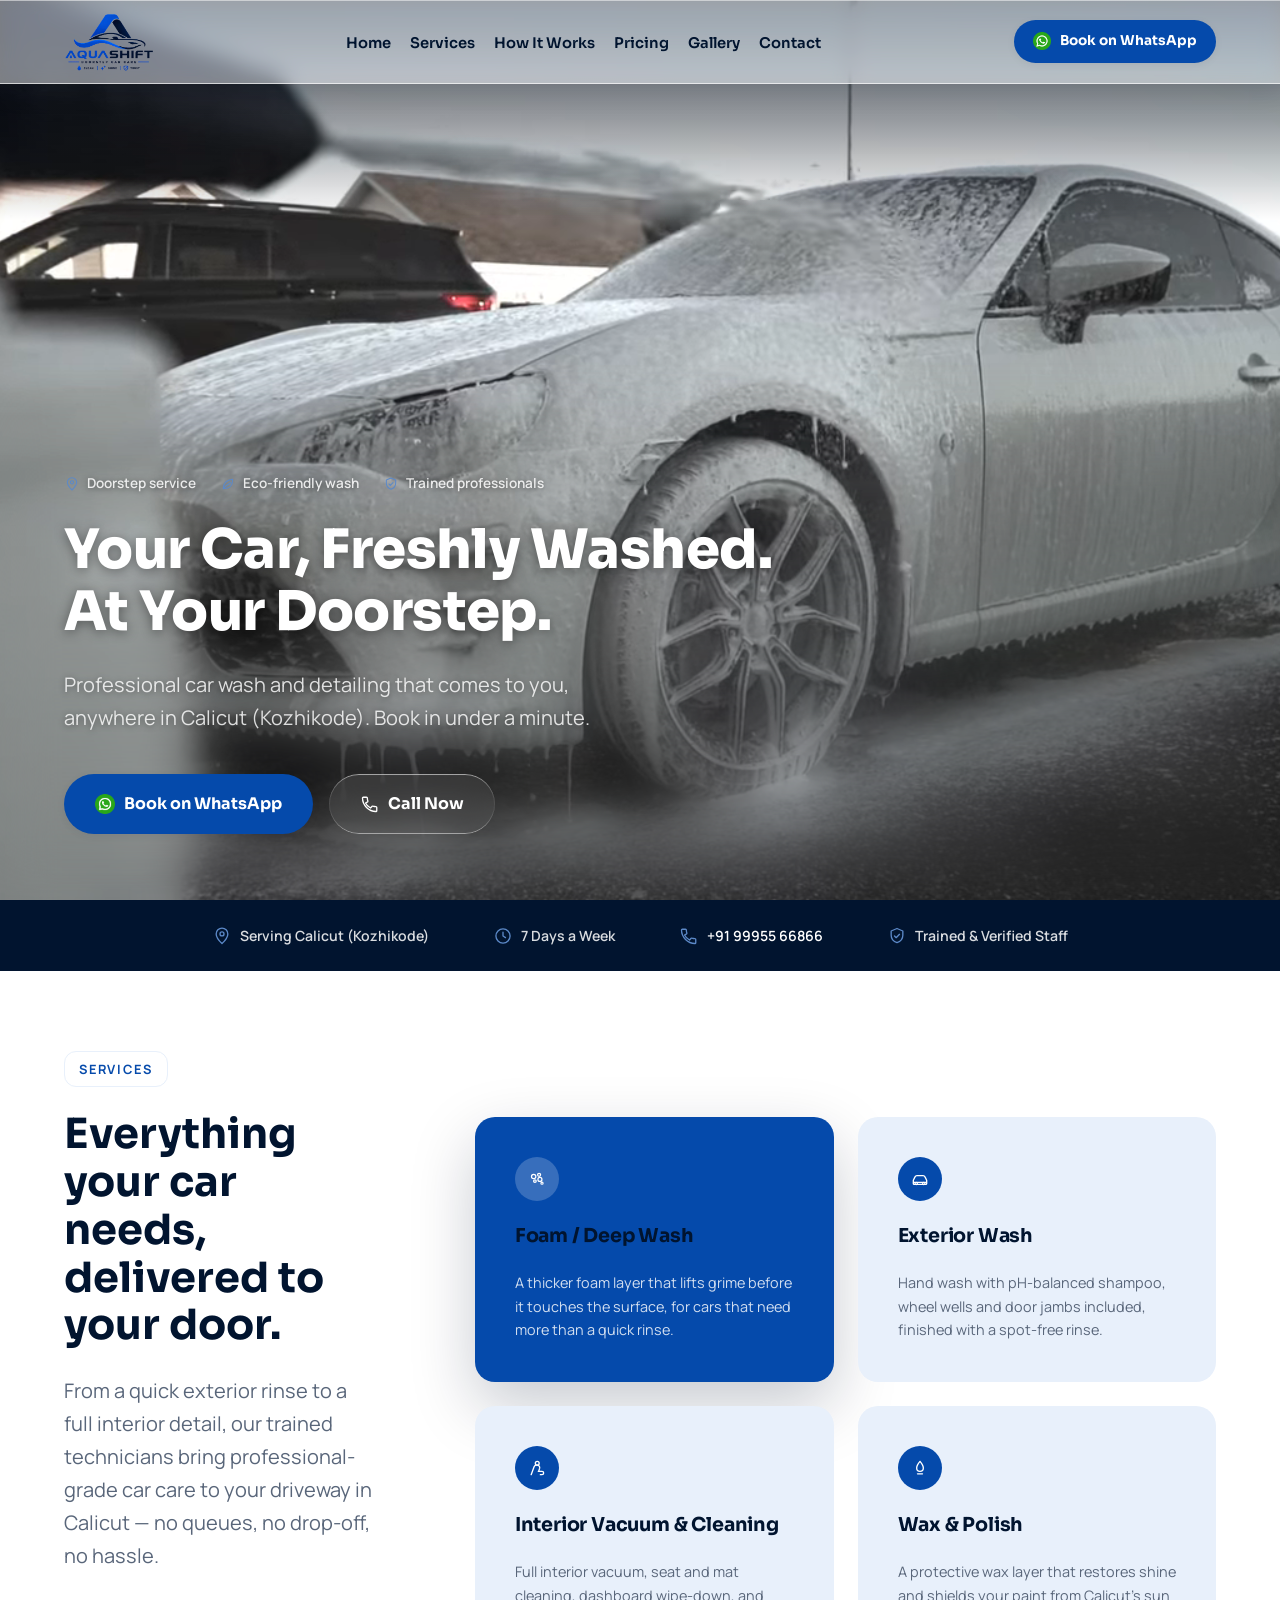
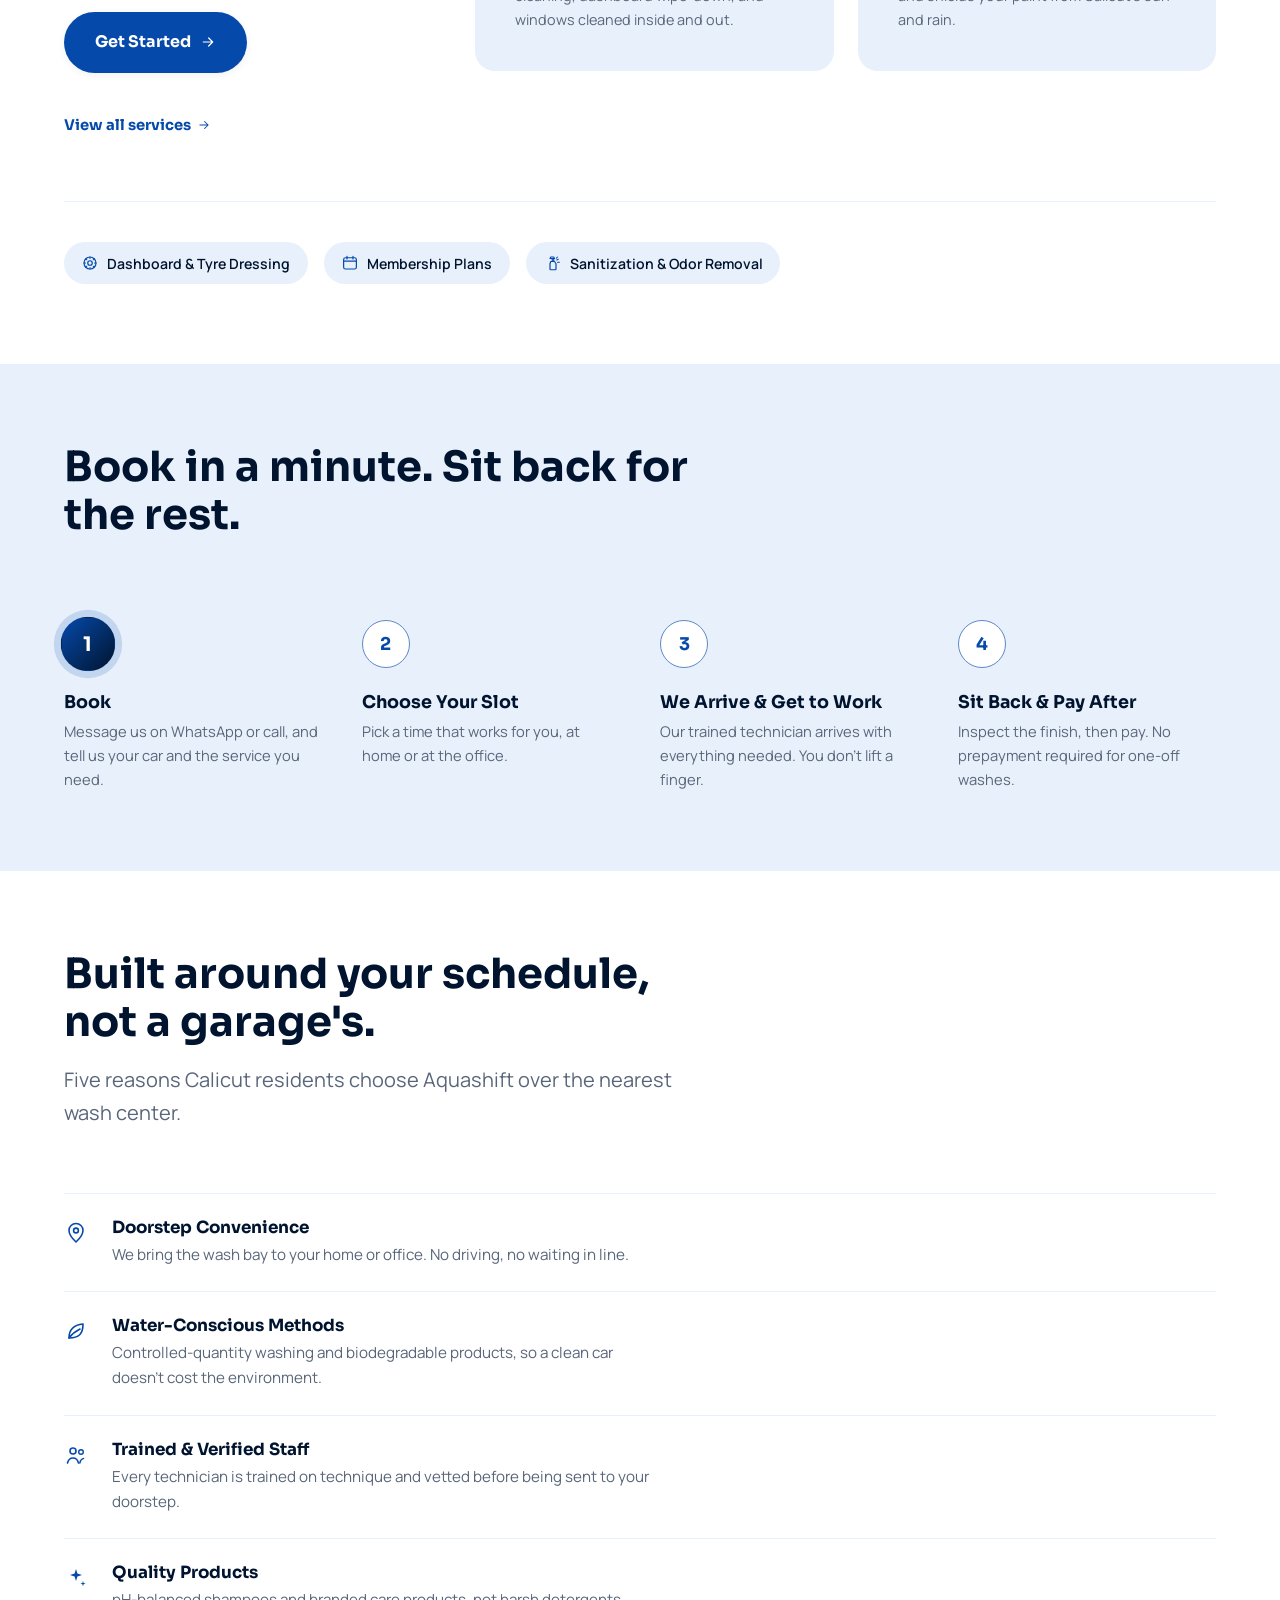
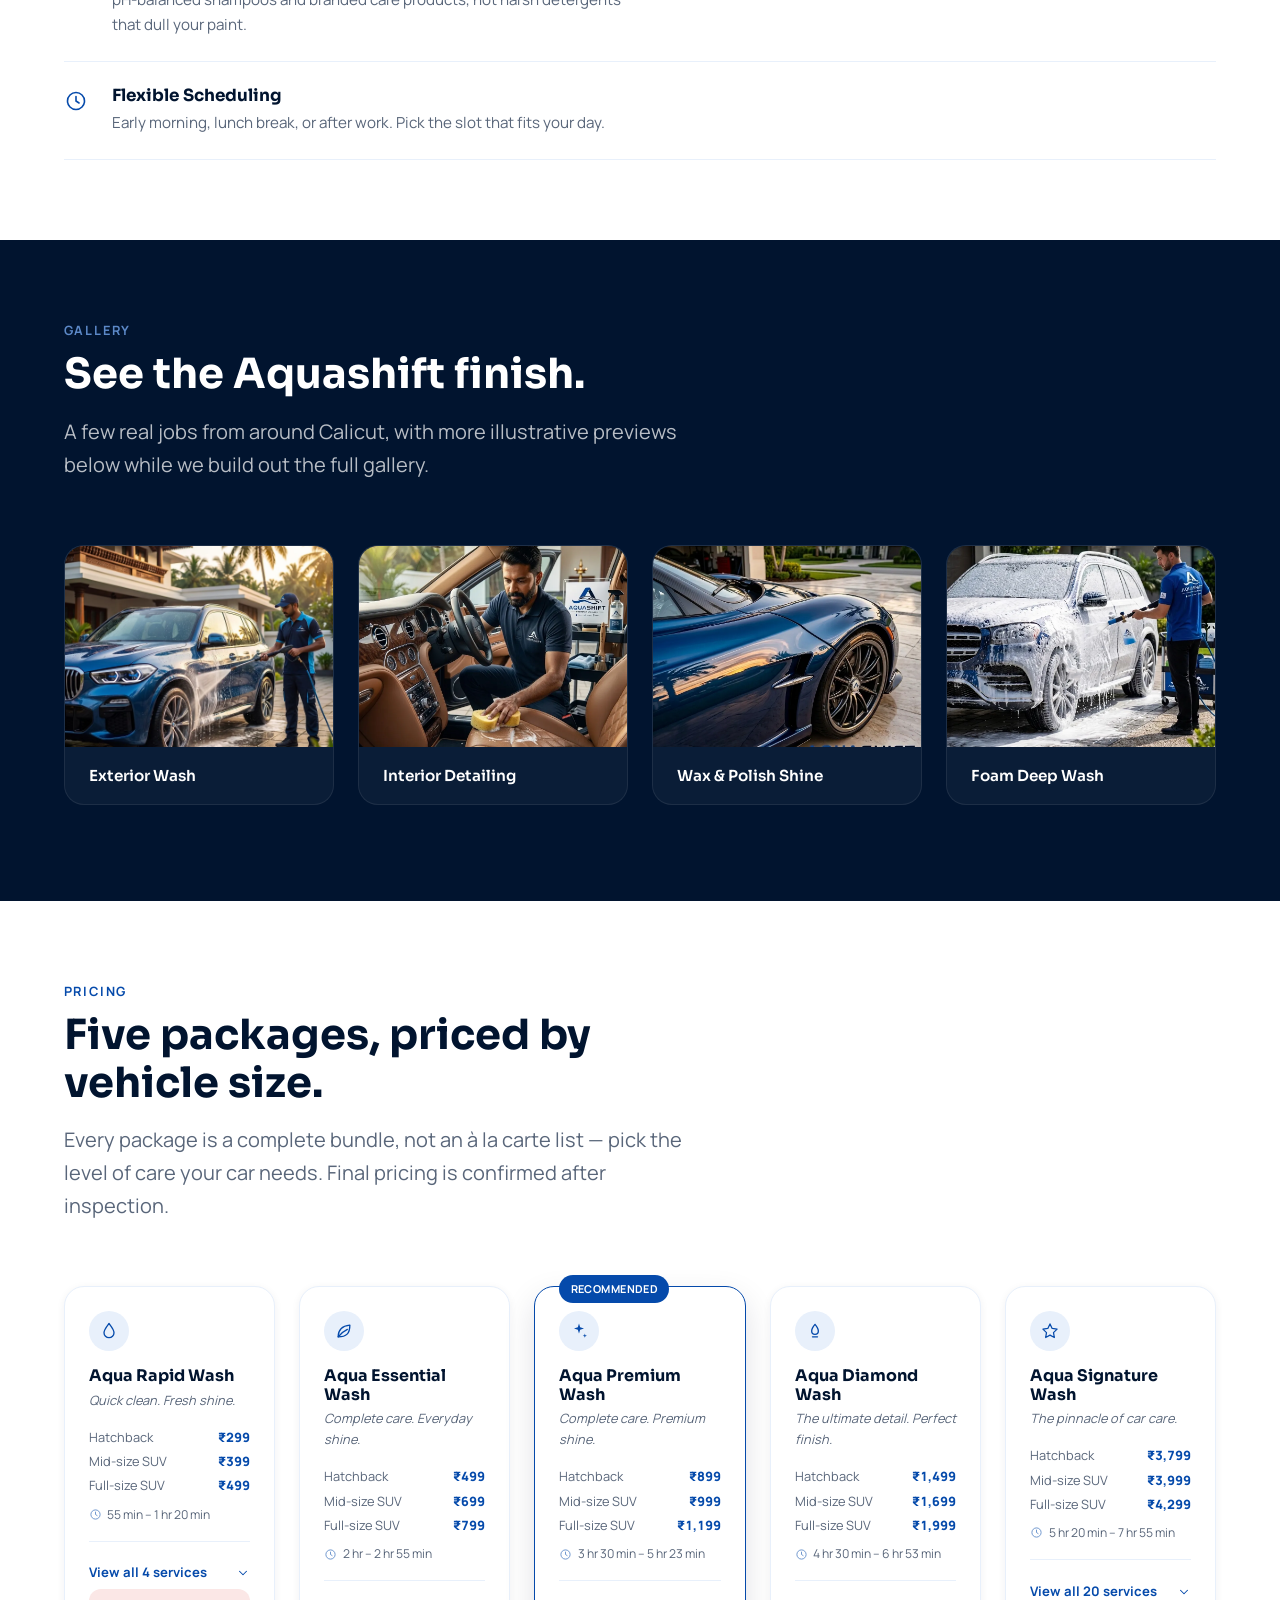
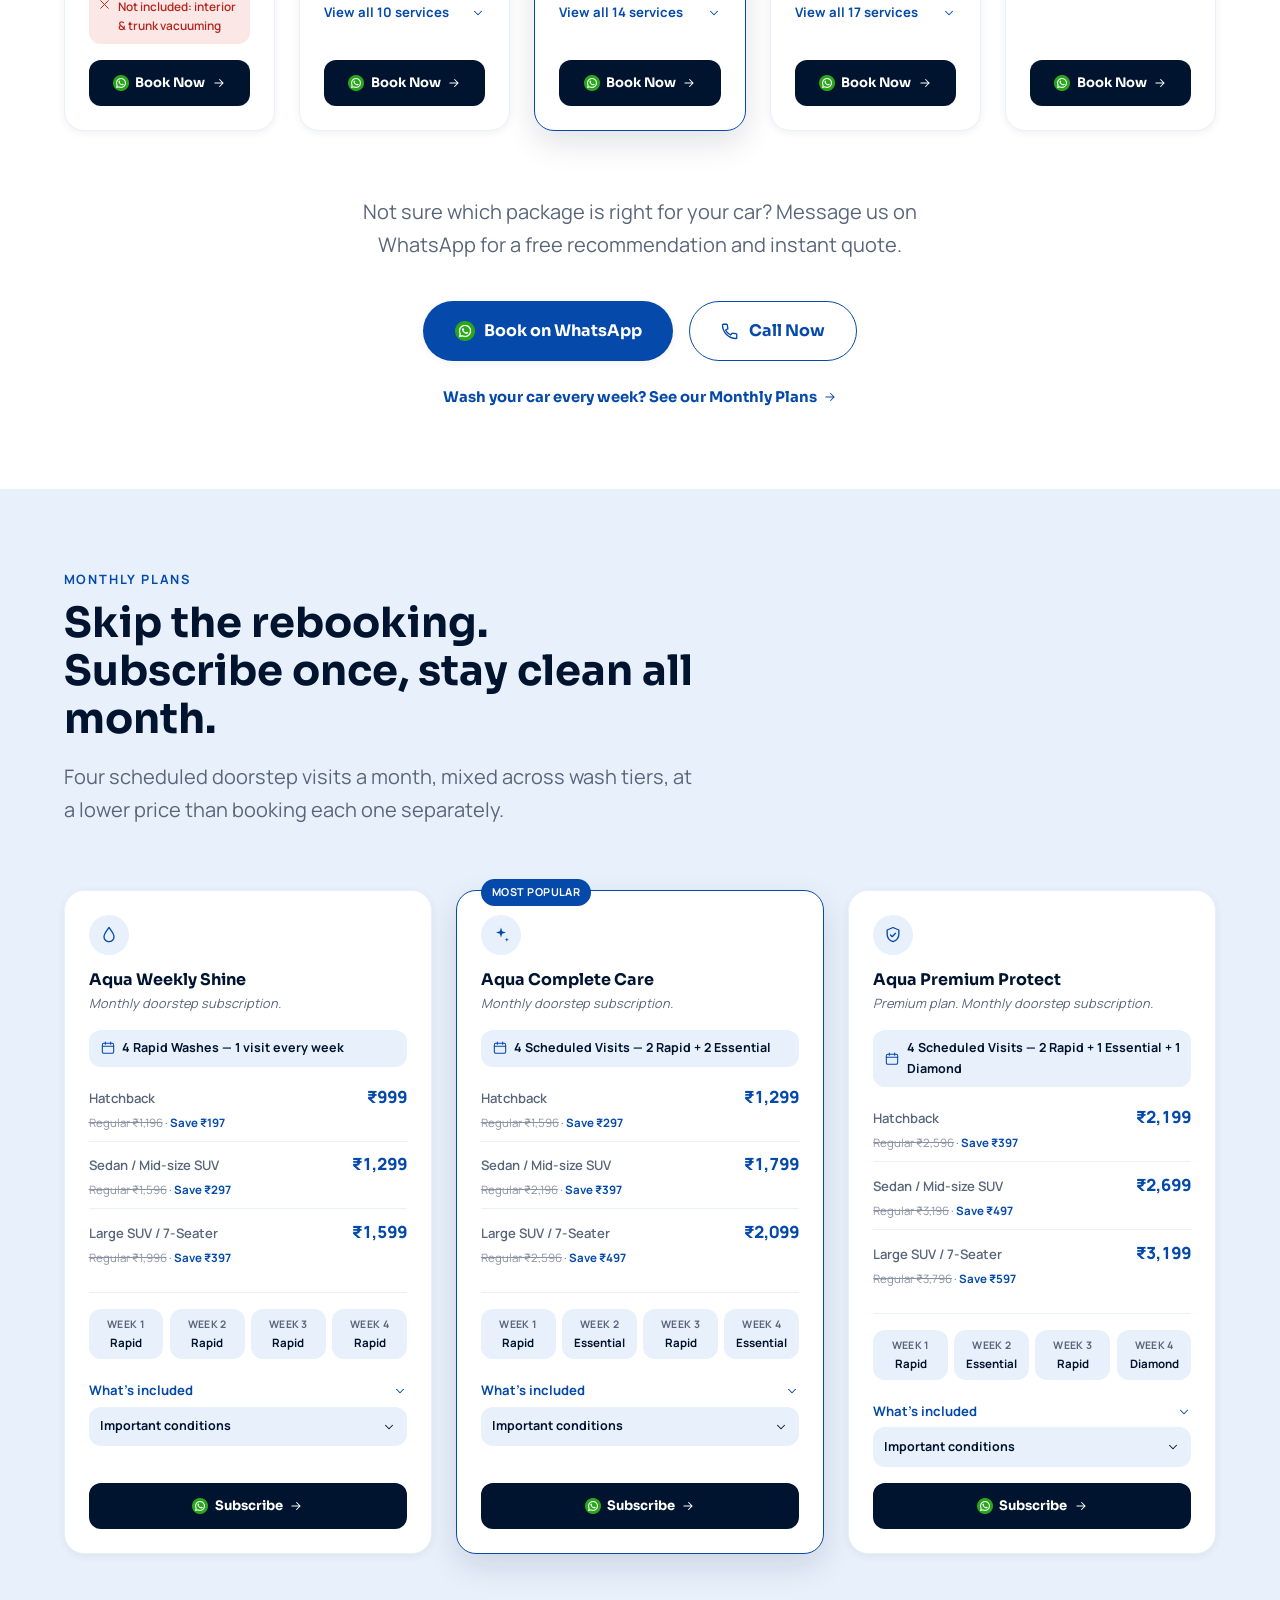
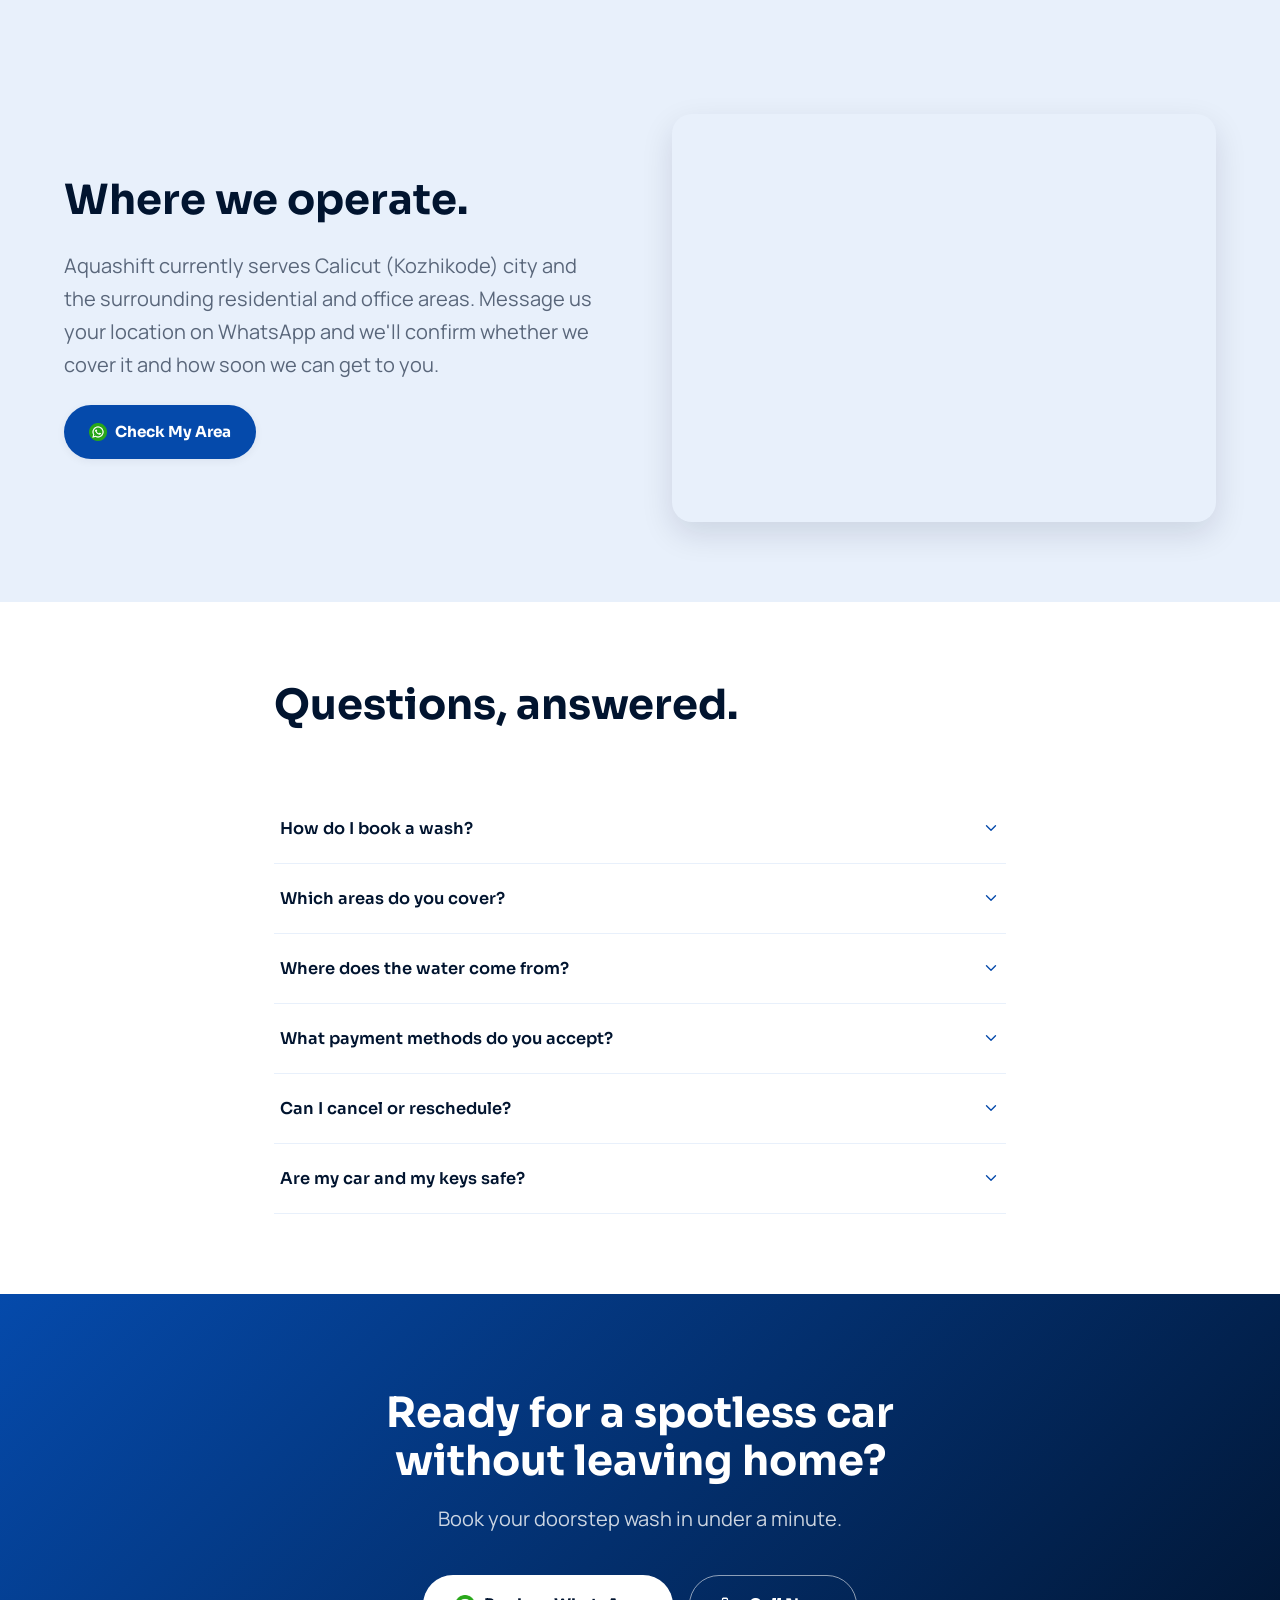
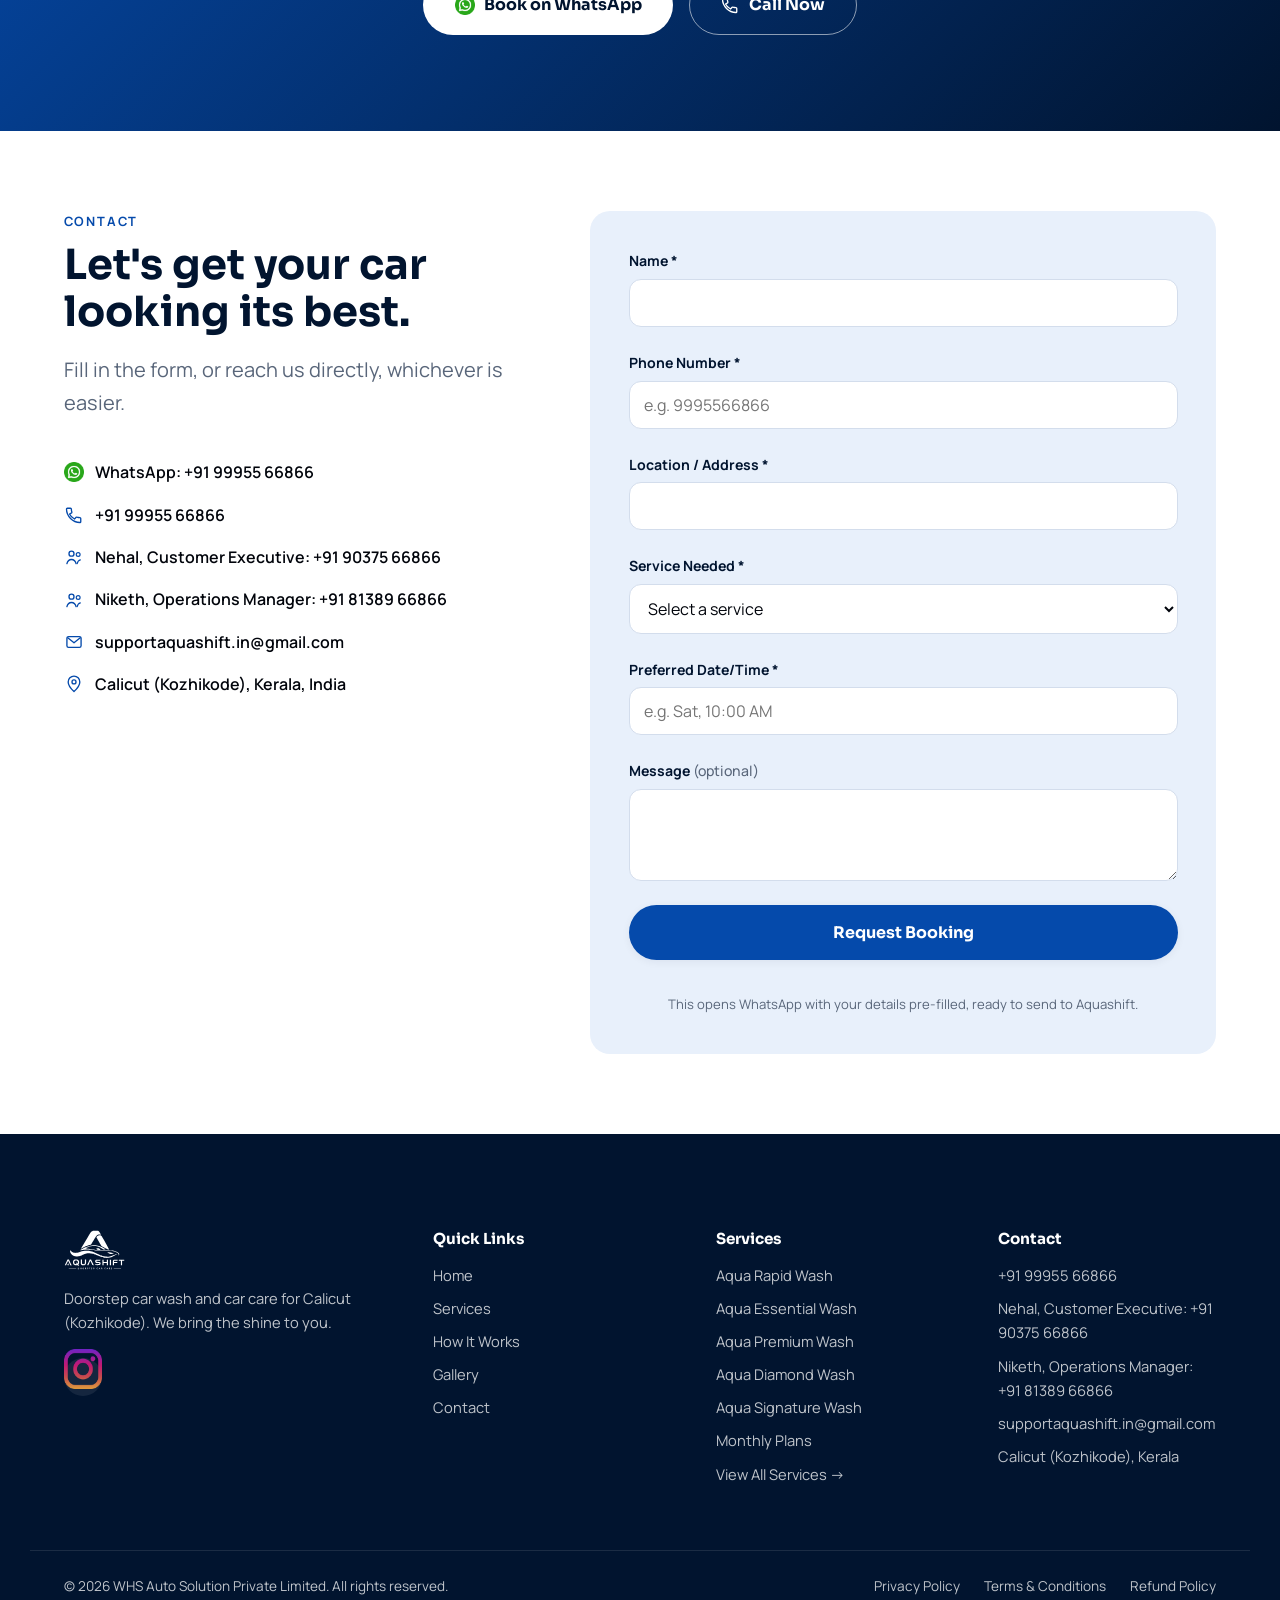
==== commit 6e469e44: "Add Google Search Console verification file and meta tag" ====
--- a/index.html
+++ b/index.html
@@ -7,6 +7,7 @@
   <title>AQUASHIFT | Doorstep Car Wash &amp; Car Care in Calicut, Kozhikode</title>
   <meta name="description" content="AQUASHIFT brings professional car wash and car care to your doorstep in Calicut (Kozhikode). Book exterior wash, foam wash, interior cleaning and more on WhatsApp.">
   <meta name="theme-color" content="#01142F">
+  <meta name="google-site-verification" content="google21705705fe80cda3">
   <link rel="canonical" href="https://www.theaquashift.in/">
 
   <!-- Open Graph -->
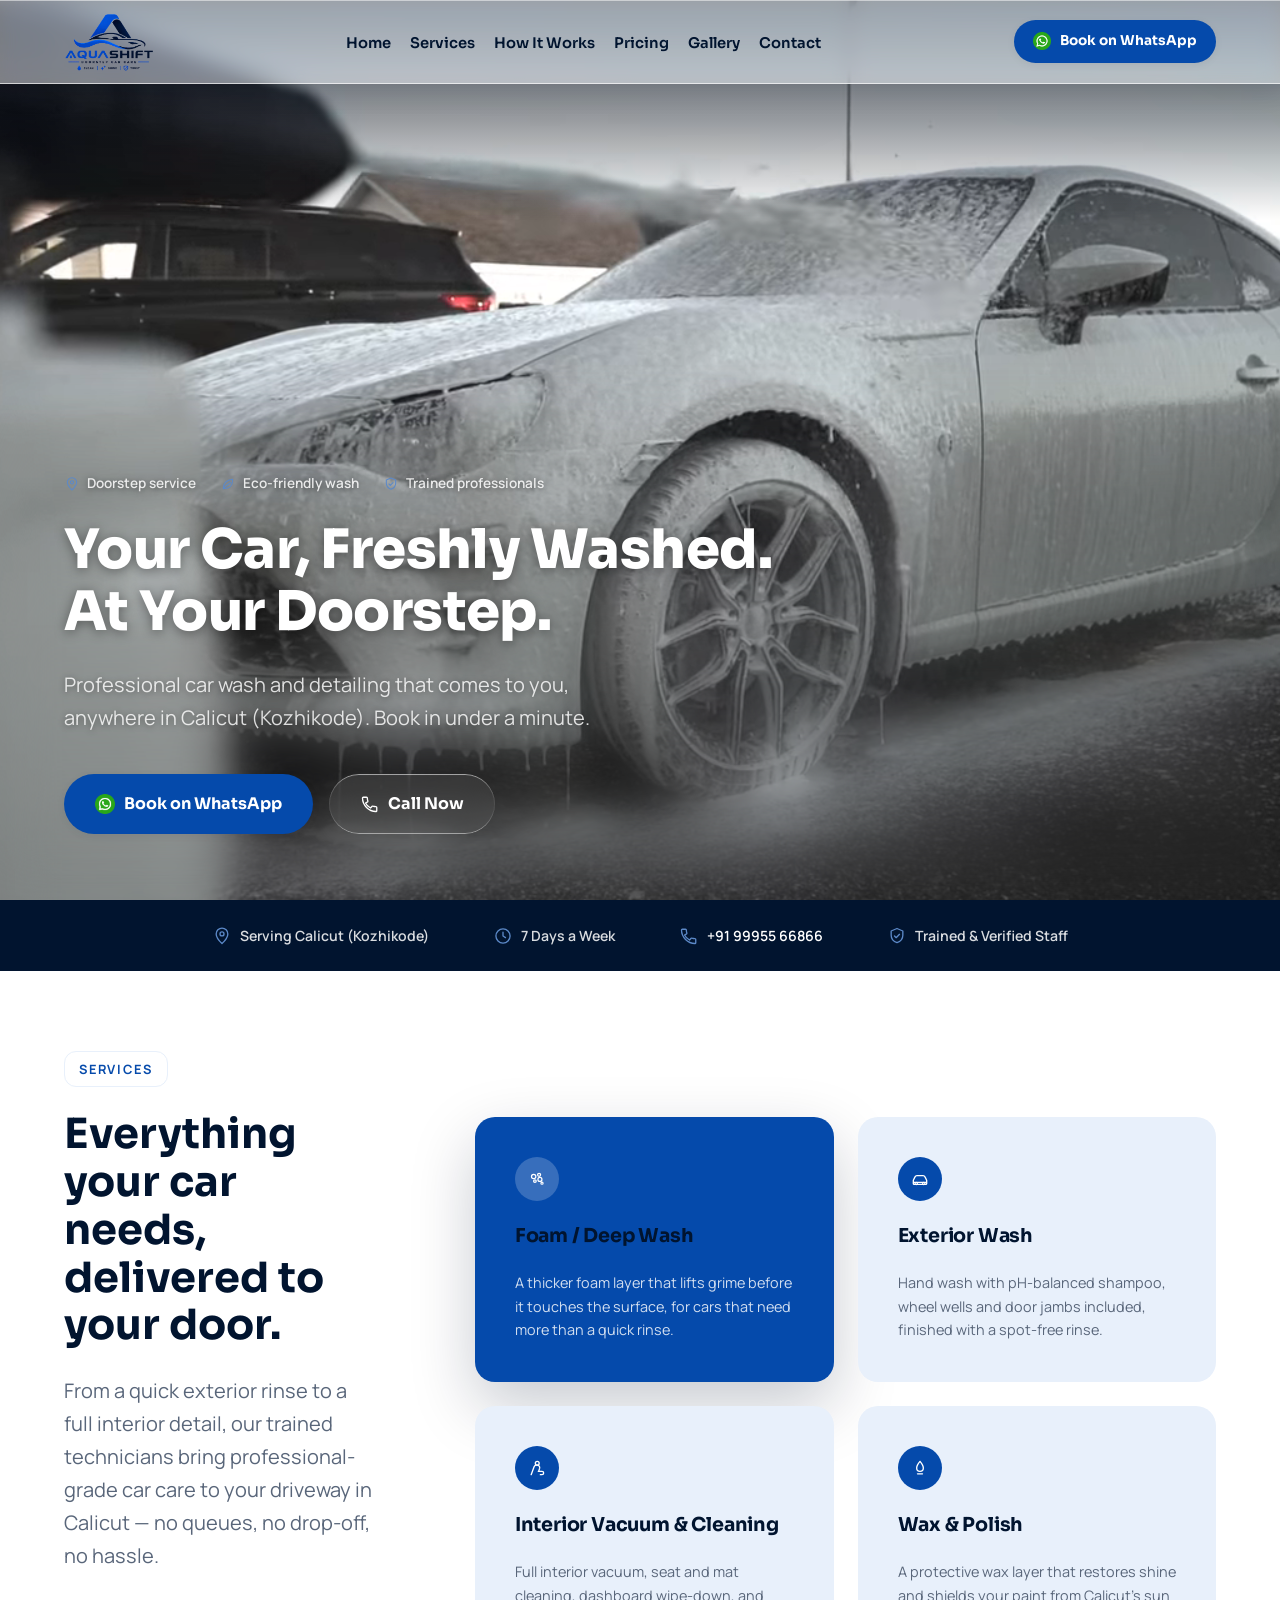
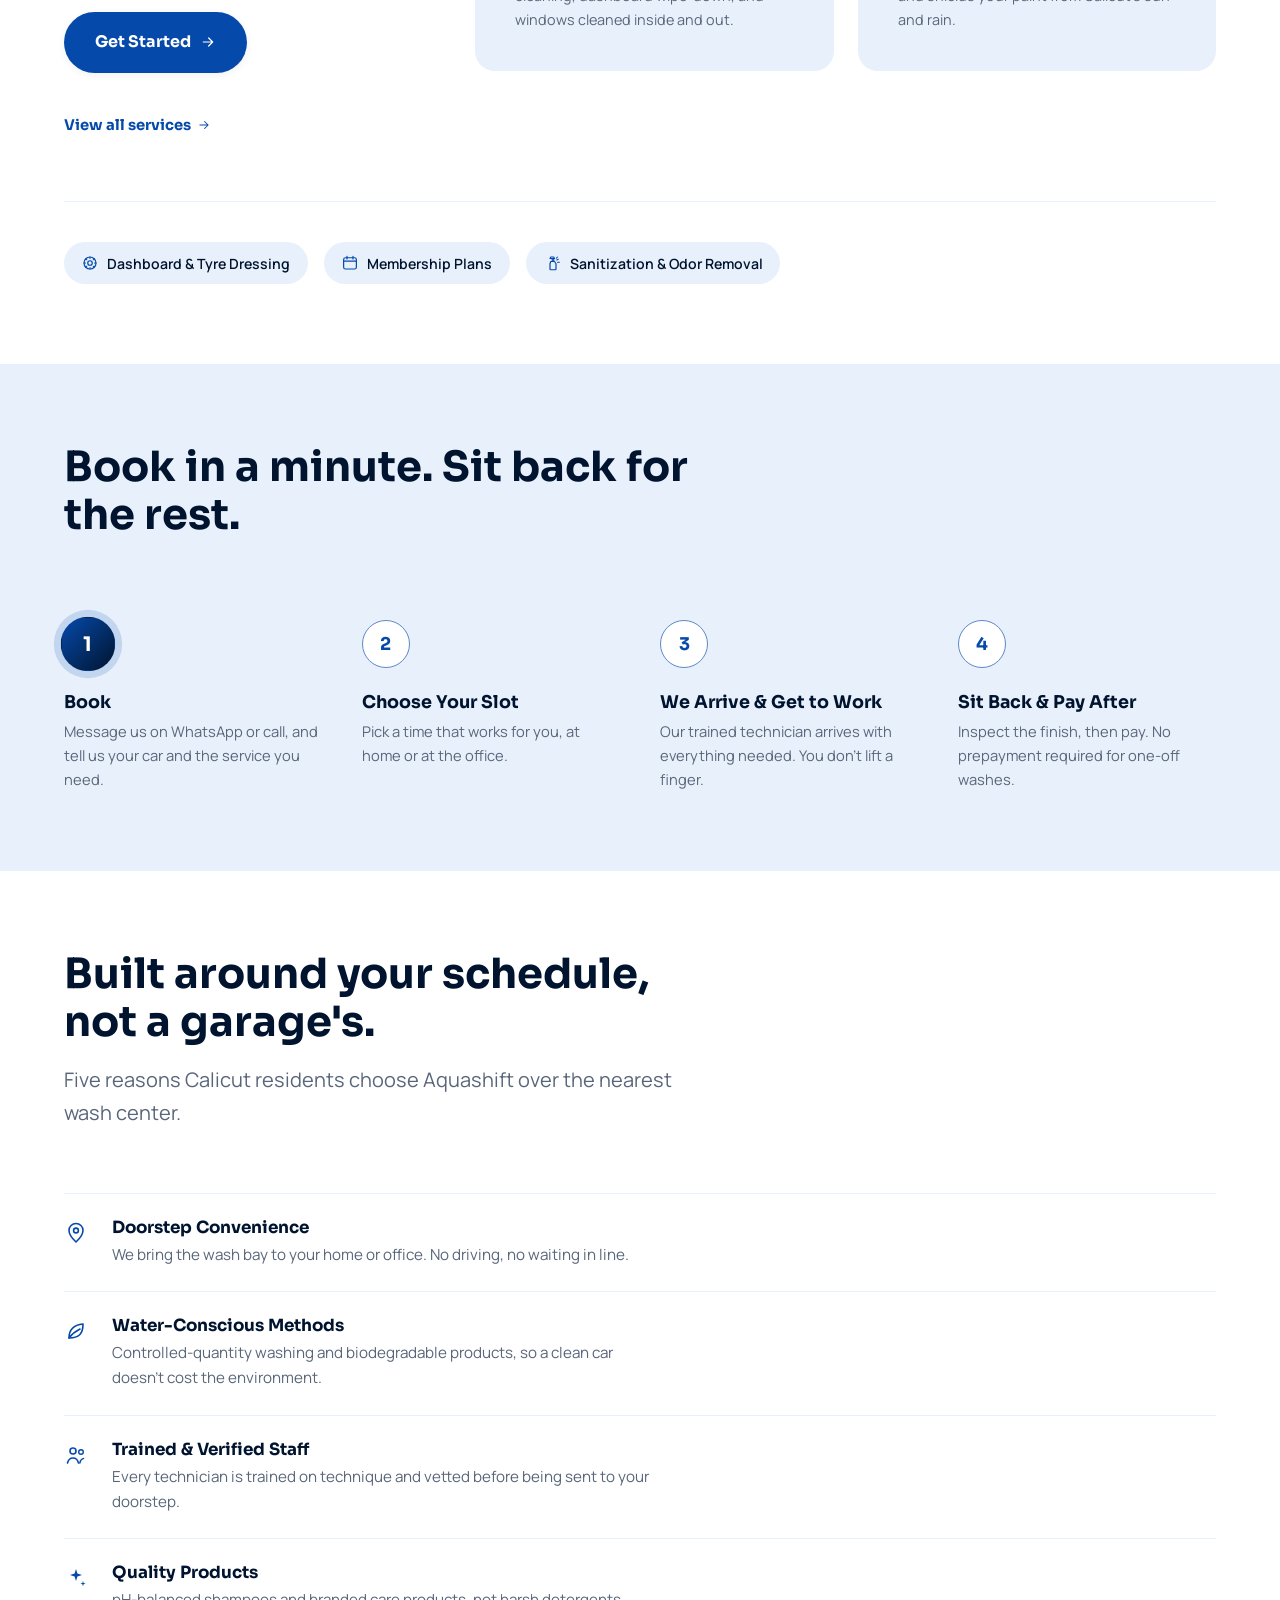
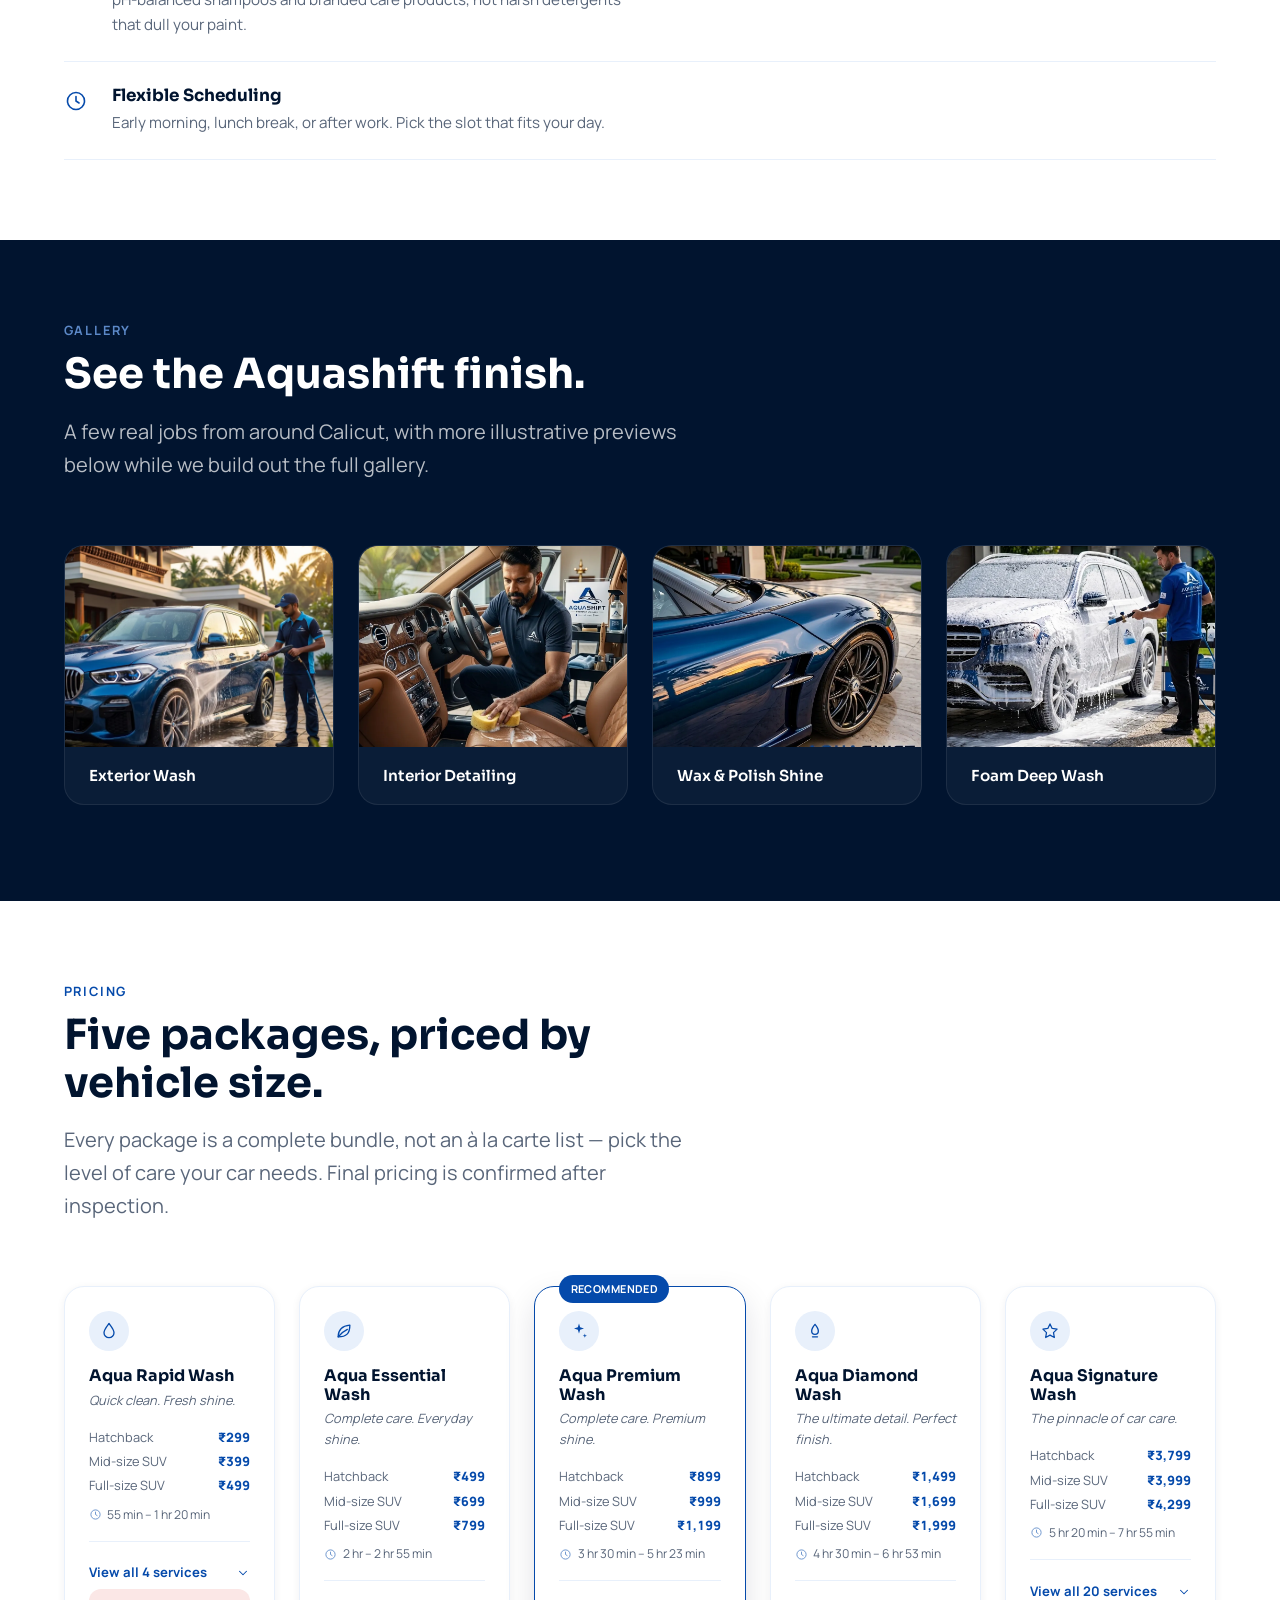
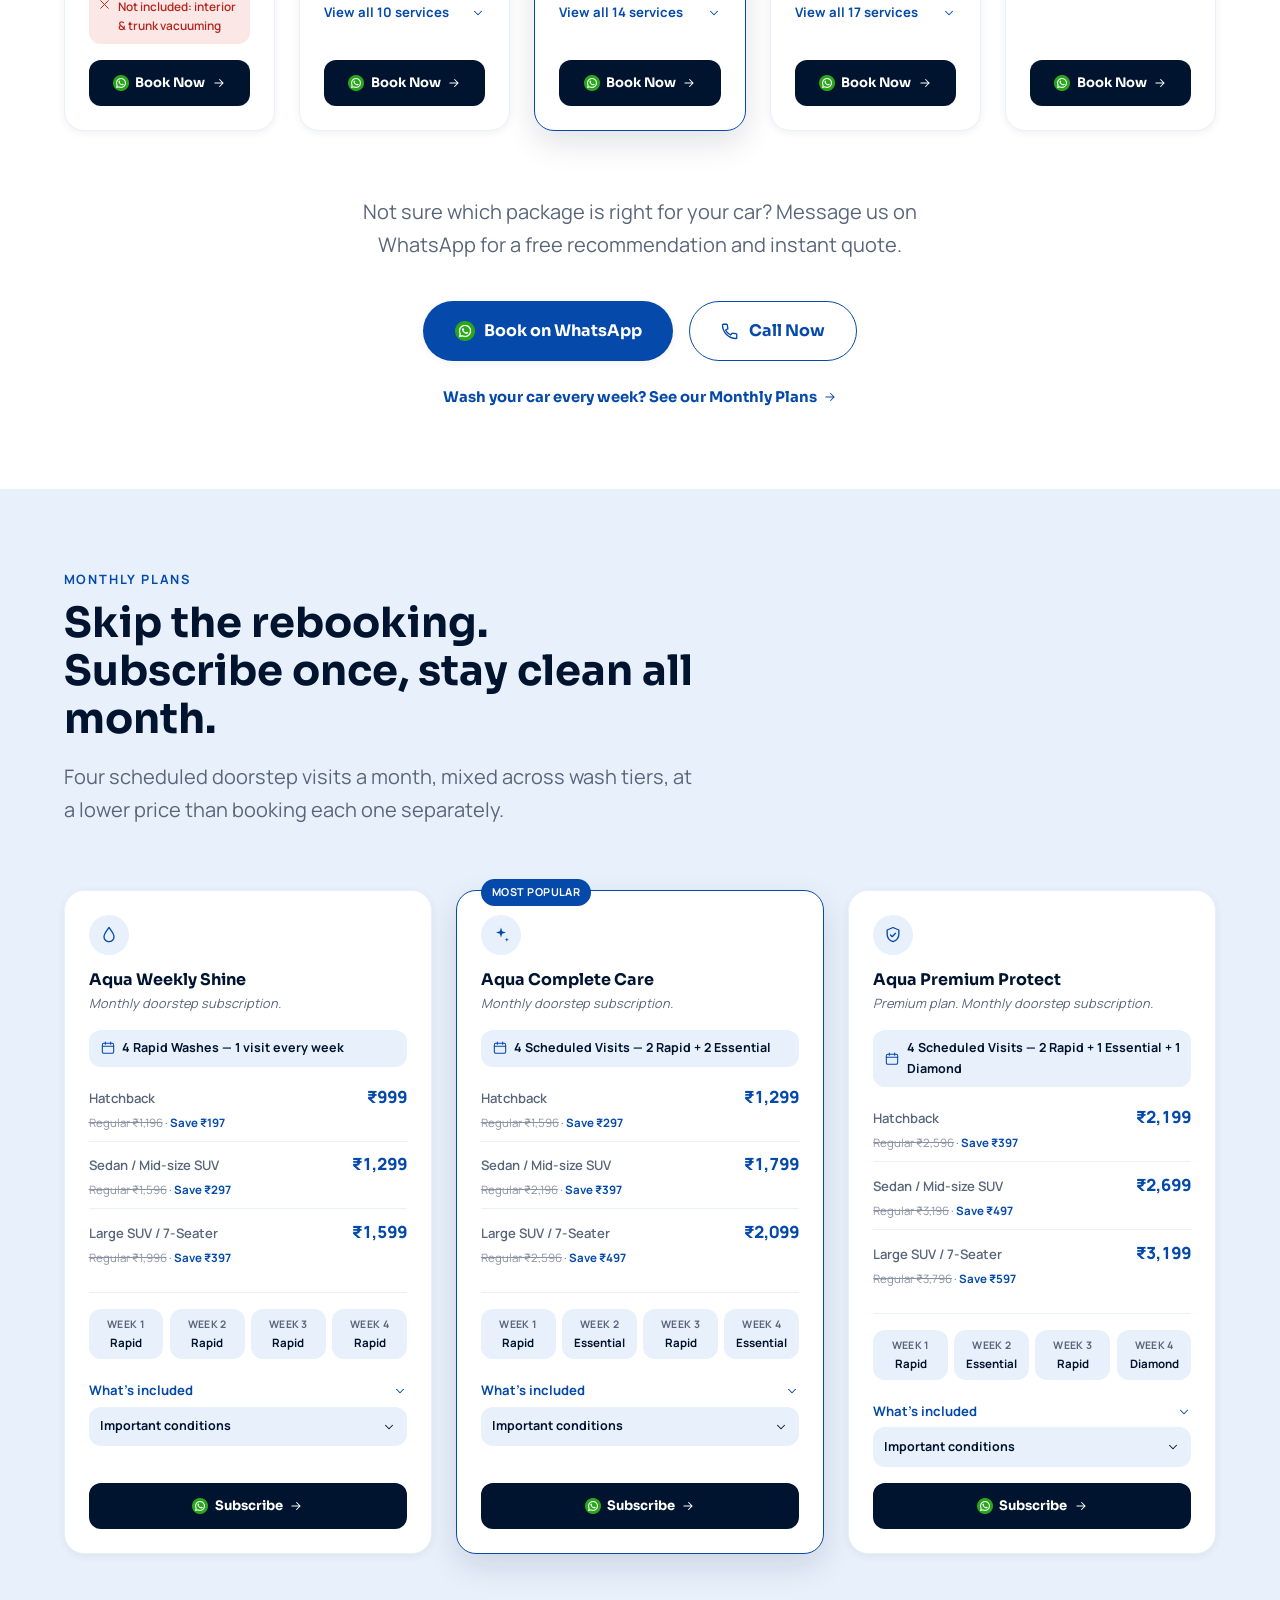
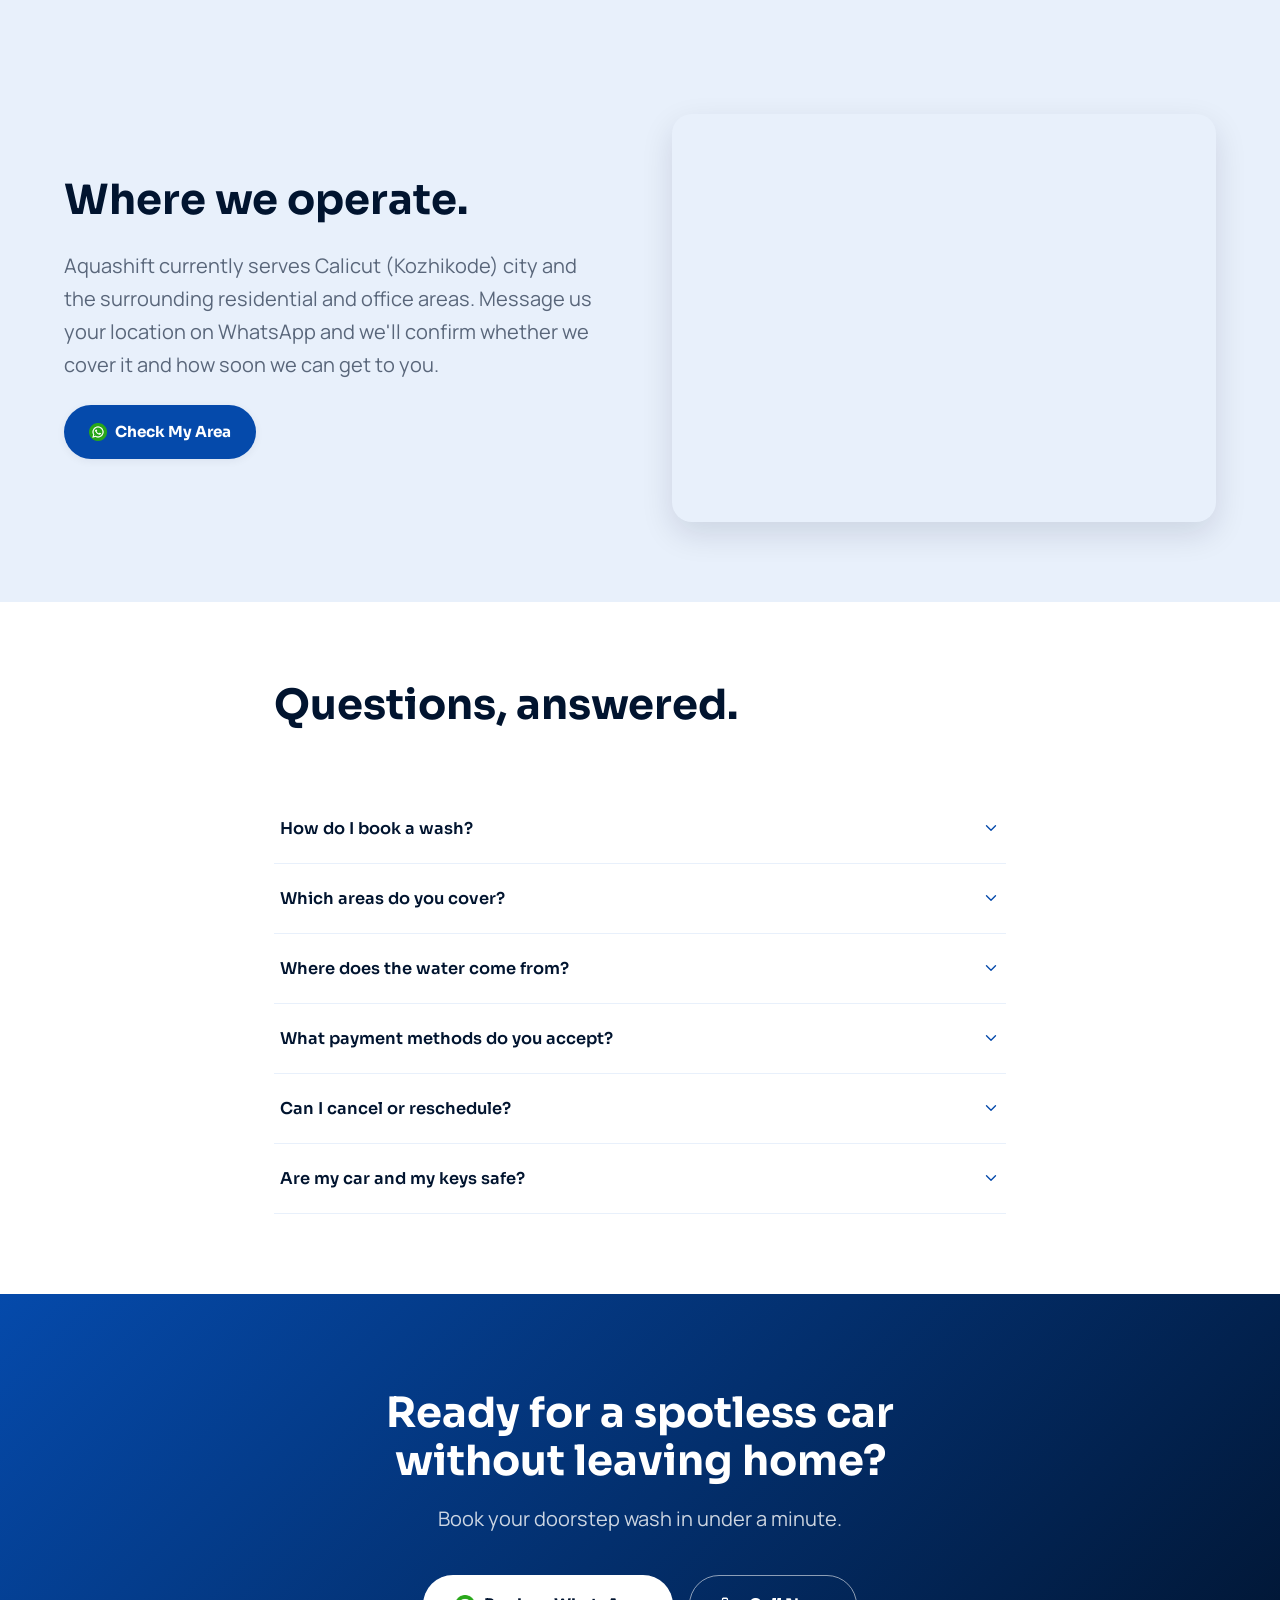
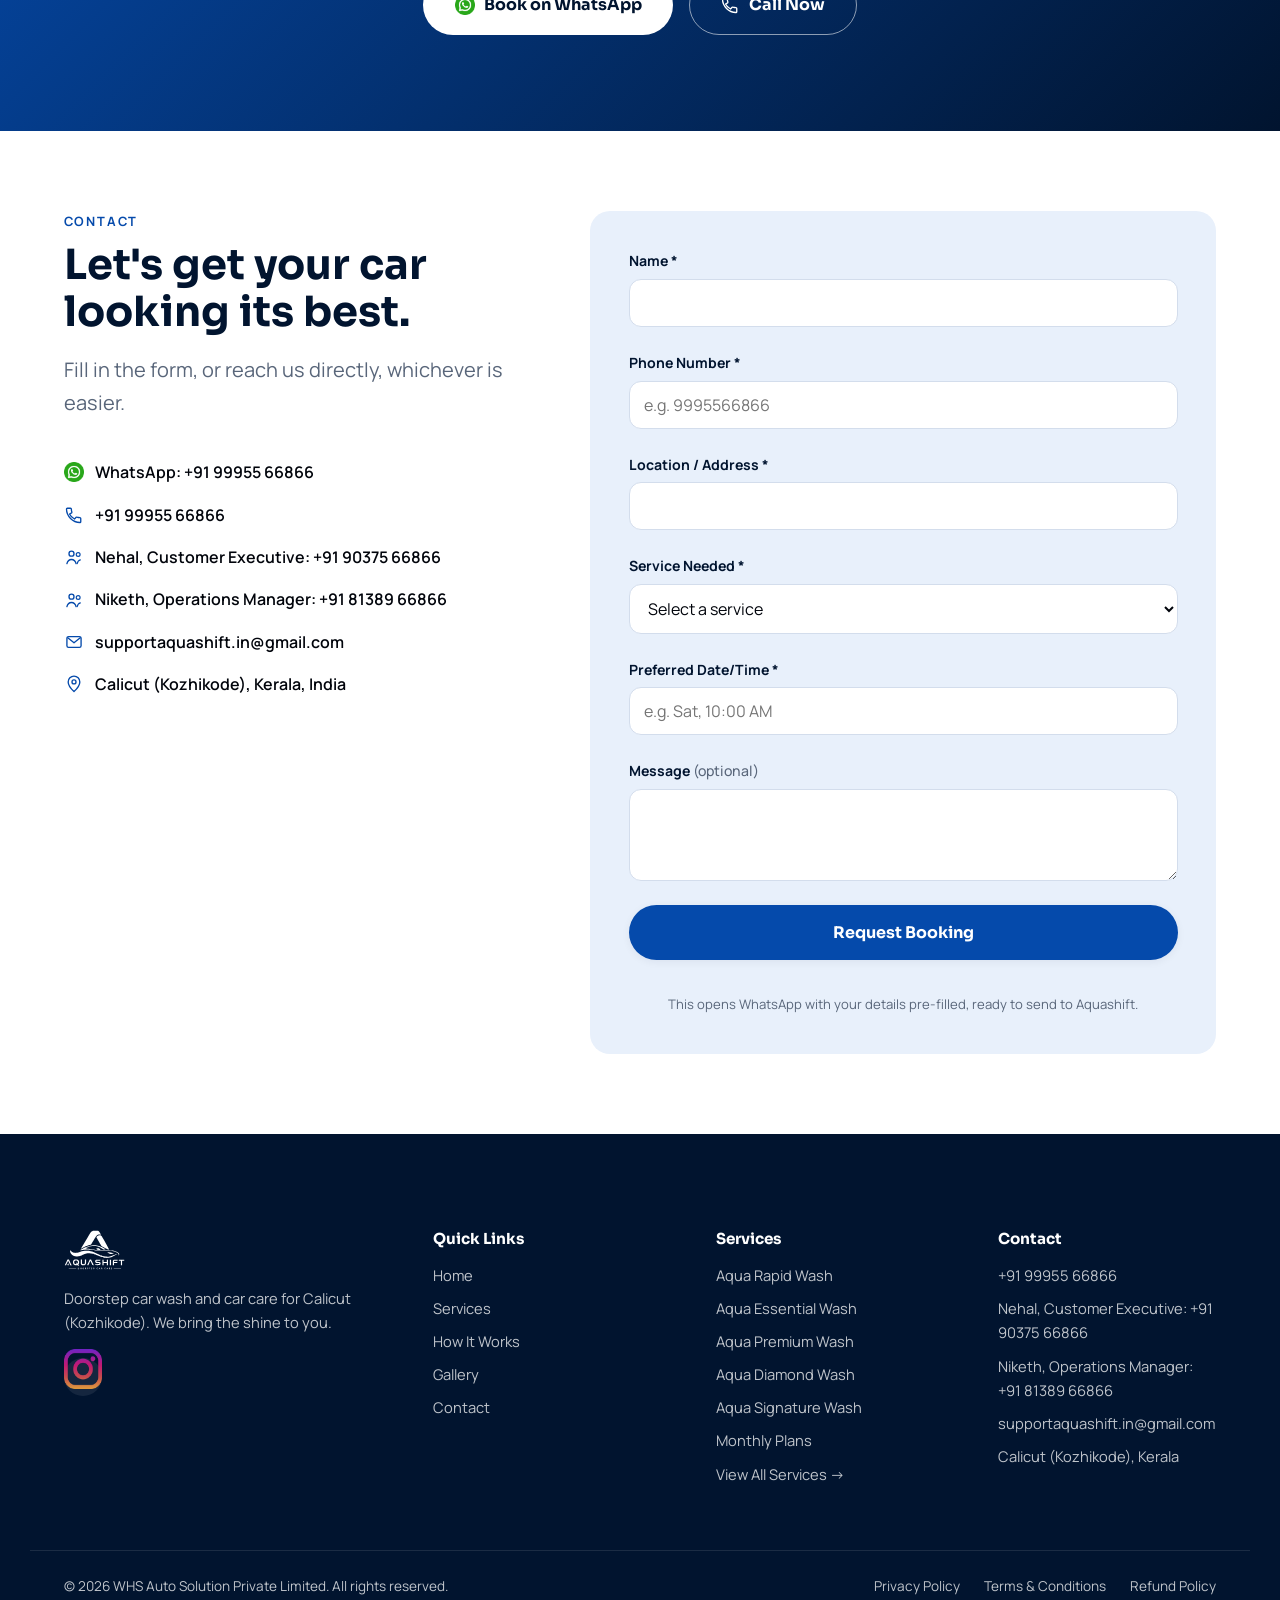
==== commit 802bc6d1: "Update canonical URLs and domain references across all pages and configuration files to https://thea" ====
--- a/index.html
+++ b/index.html
@@ -8,22 +8,22 @@
   <meta name="description" content="AQUASHIFT brings professional car wash and car care to your doorstep in Calicut (Kozhikode). Book exterior wash, foam wash, interior cleaning and more on WhatsApp.">
   <meta name="theme-color" content="#01142F">
   <meta name="google-site-verification" content="google21705705fe80cda3">
-  <link rel="canonical" href="https://www.theaquashift.in/">
+  <link rel="canonical" href="https://theaquashift.com/">
 
   <!-- Open Graph -->
   <meta property="og:type" content="website">
   <meta property="og:site_name" content="AQUASHIFT">
   <meta property="og:title" content="AQUASHIFT | Doorstep Car Wash &amp; Car Care in Calicut, Kozhikode">
   <meta property="og:description" content="Professional car wash and car care, delivered to your doorstep anywhere in Calicut (Kozhikode). Book in minutes on WhatsApp.">
-  <meta property="og:url" content="https://www.theaquashift.in/">
-  <meta property="og:image" content="https://www.theaquashift.in/assets/logo.svg?v=2">
+  <meta property="og:url" content="https://theaquashift.com/">
+  <meta property="og:image" content="https://theaquashift.com/assets/logo.svg?v=2">
   <meta property="og:locale" content="en_IN">
 
   <!-- Twitter -->
   <meta name="twitter:card" content="summary_large_image">
   <meta name="twitter:title" content="AQUASHIFT | Doorstep Car Wash &amp; Car Care in Calicut, Kozhikode">
   <meta name="twitter:description" content="Professional car wash and car care, delivered to your doorstep anywhere in Calicut (Kozhikode).">
-  <meta name="twitter:image" content="https://www.theaquashift.in/assets/logo.svg?v=2">
+  <meta name="twitter:image" content="https://theaquashift.com/assets/logo.svg?v=2">
 
   <!-- Favicon -->
   <link rel="icon" type="image/svg+xml" href="assets/favicon.svg?v=2">
@@ -50,15 +50,15 @@
   {
     "@context": "https://schema.org",
     "@type": ["AutoWash", "LocalBusiness"],
-    "@id": "https://www.theaquashift.in/#organization",
+    "@id": "https://theaquashift.com/#organization",
     "name": "AQUASHIFT",
     "legalName": "WHS Auto Solution Private Limited",
     "image": [
-      "https://www.theaquashift.in/assets/aqua-nobgm-cropped.png",
-      "https://www.theaquashift.in/assets/logo.svg"
+      "https://theaquashift.com/assets/aqua-nobgm-cropped.png",
+      "https://theaquashift.com/assets/logo.svg"
     ],
-    "logo": "https://www.theaquashift.in/assets/logo.svg",
-    "url": "https://www.theaquashift.in/",
+    "logo": "https://theaquashift.com/assets/logo.svg",
+    "url": "https://theaquashift.com/",
     "telephone": "+919995566866",
     "email": "supportaquashift.in@gmail.com",
     "priceRange": "₹299 - ₹4299",
@@ -170,7 +170,7 @@
   {
     "@context": "https://schema.org",
     "@type": "FAQPage",
-    "@id": "https://www.theaquashift.in/#faq",
+    "@id": "https://theaquashift.com/#faq",
     "mainEntity": [
       {
         "@type": "Question",
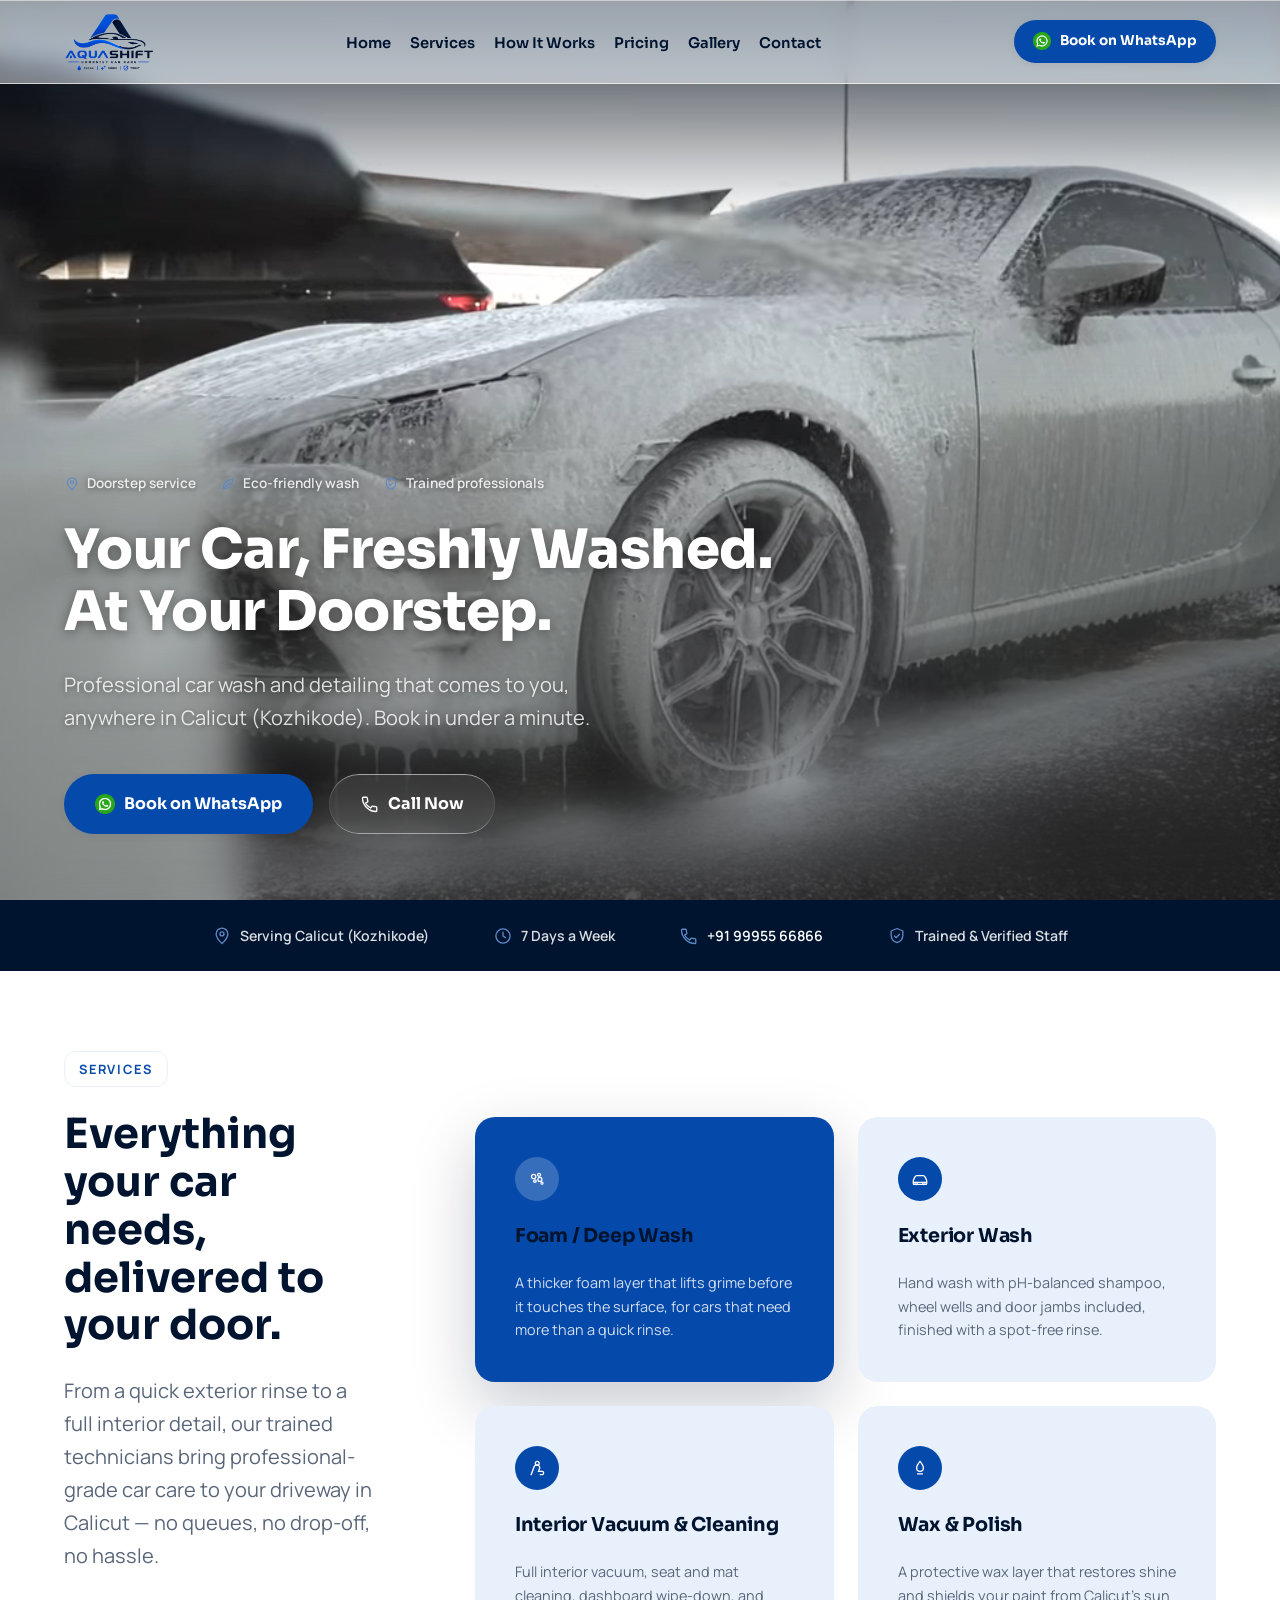
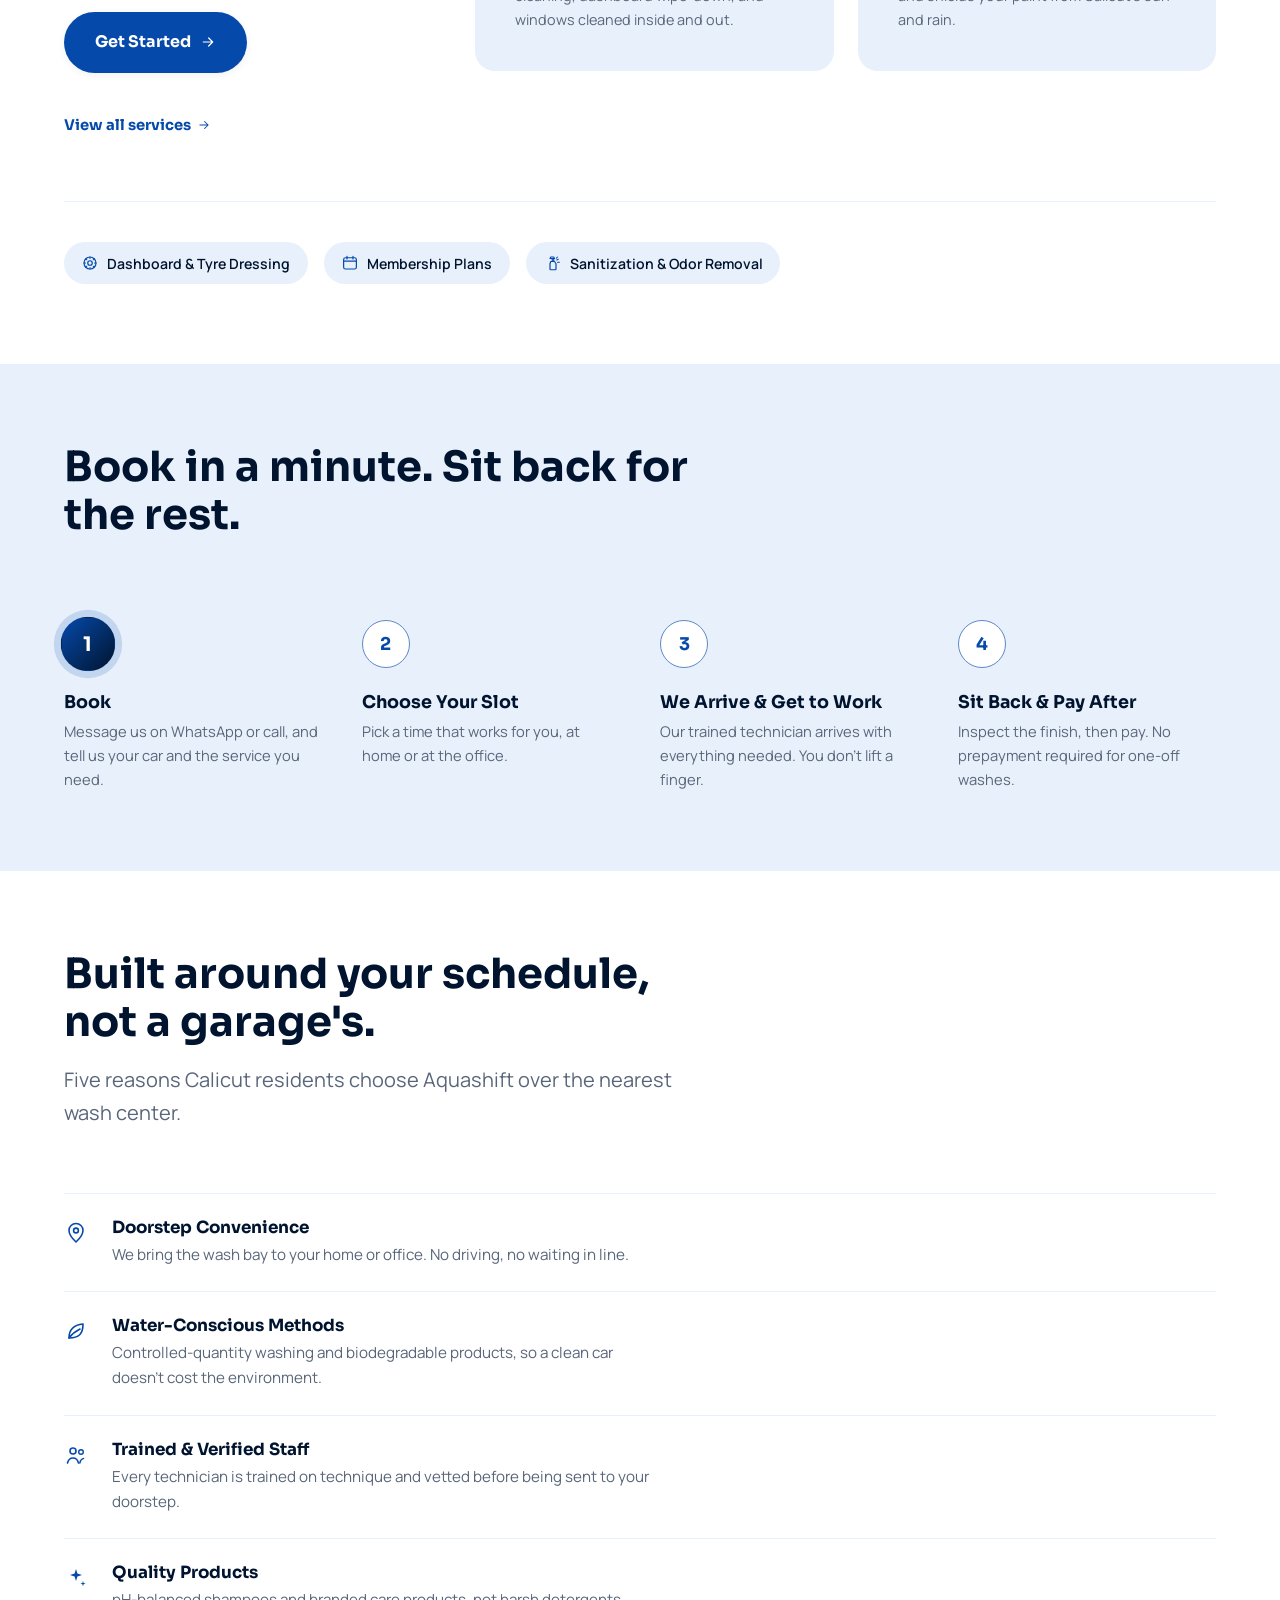
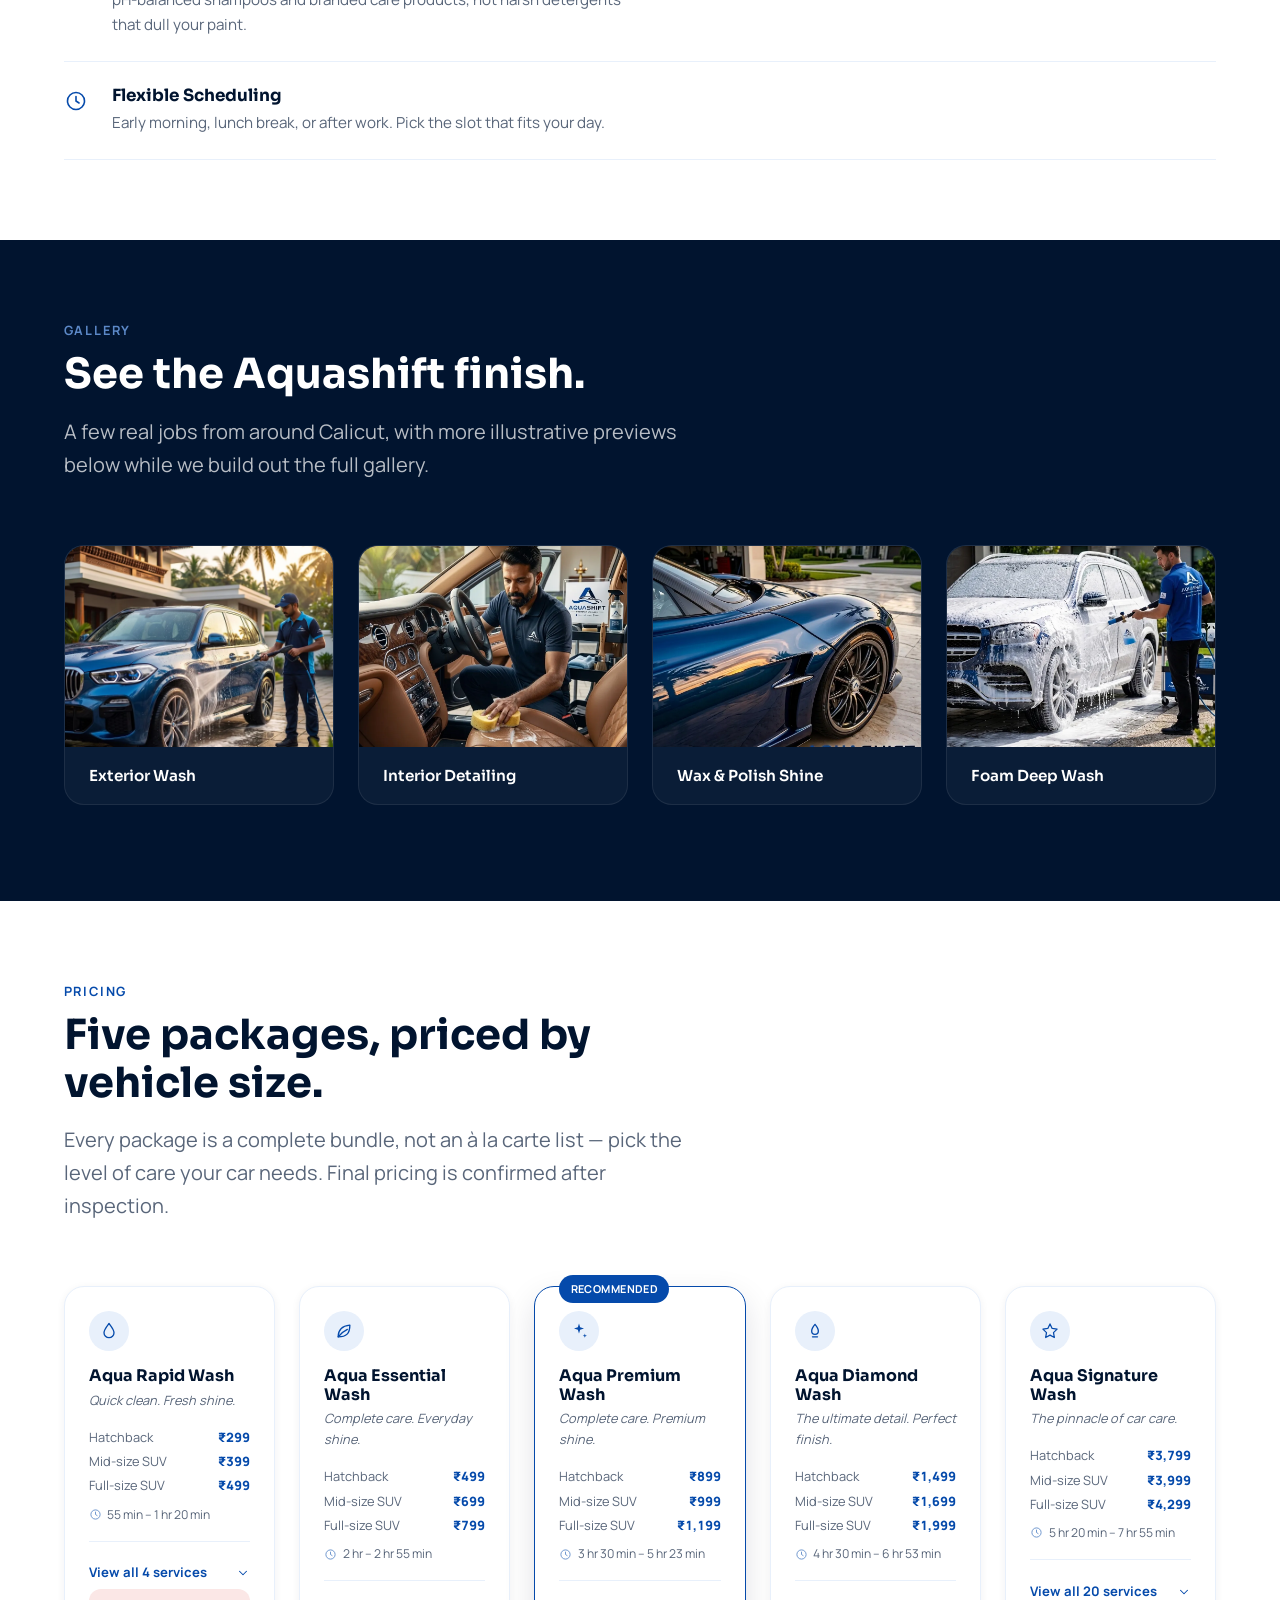
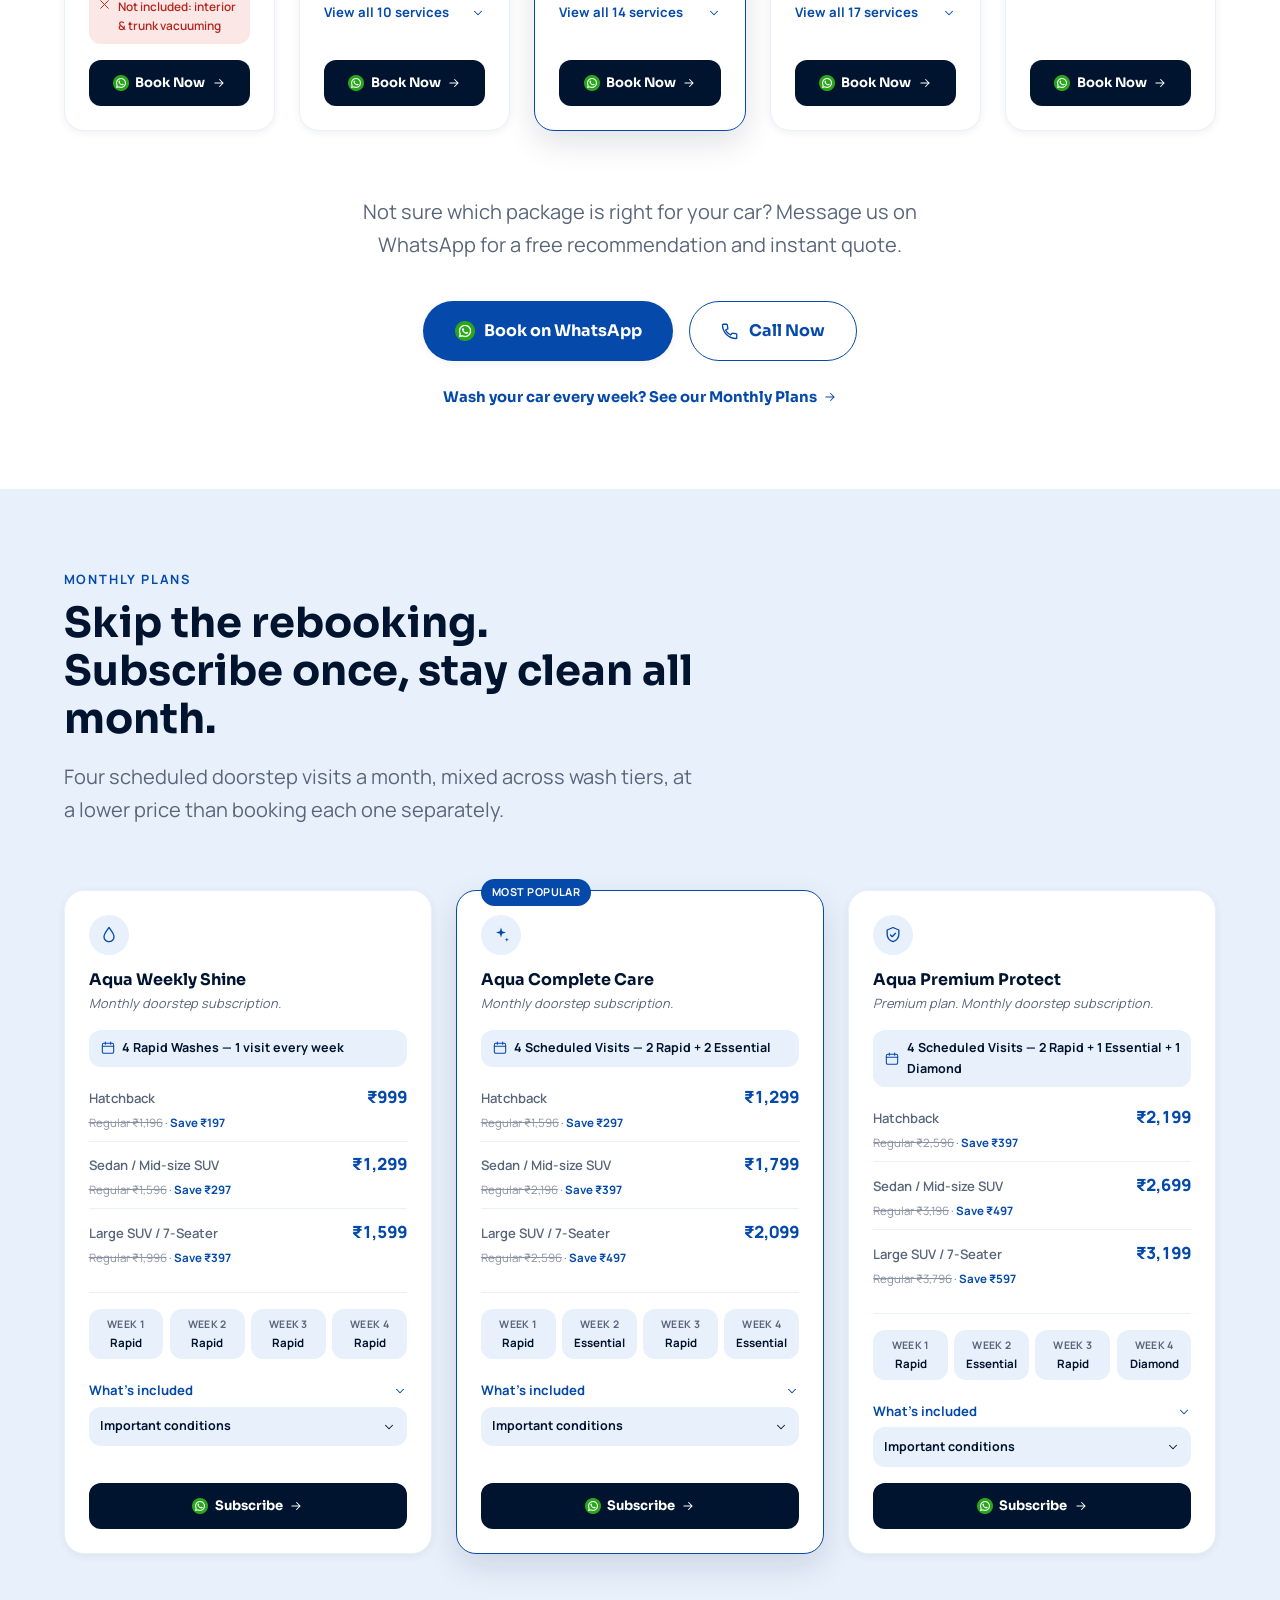
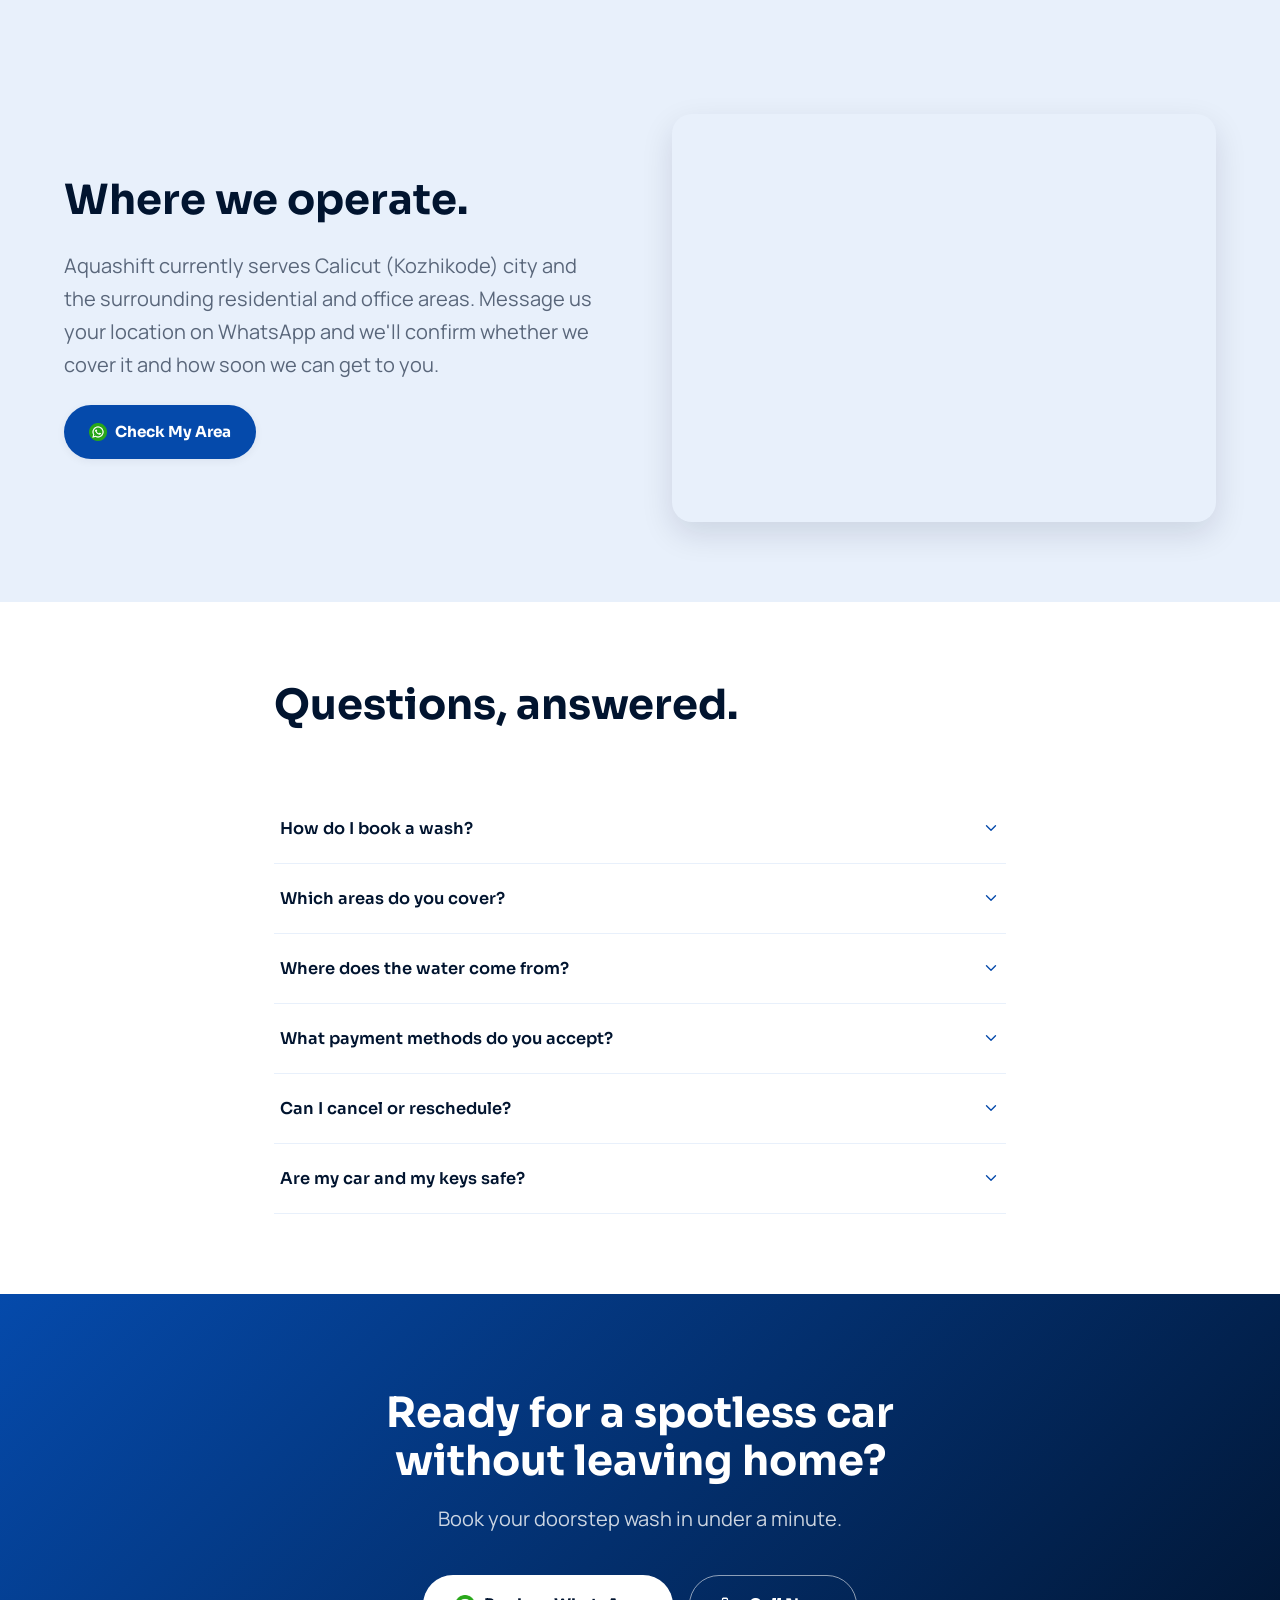
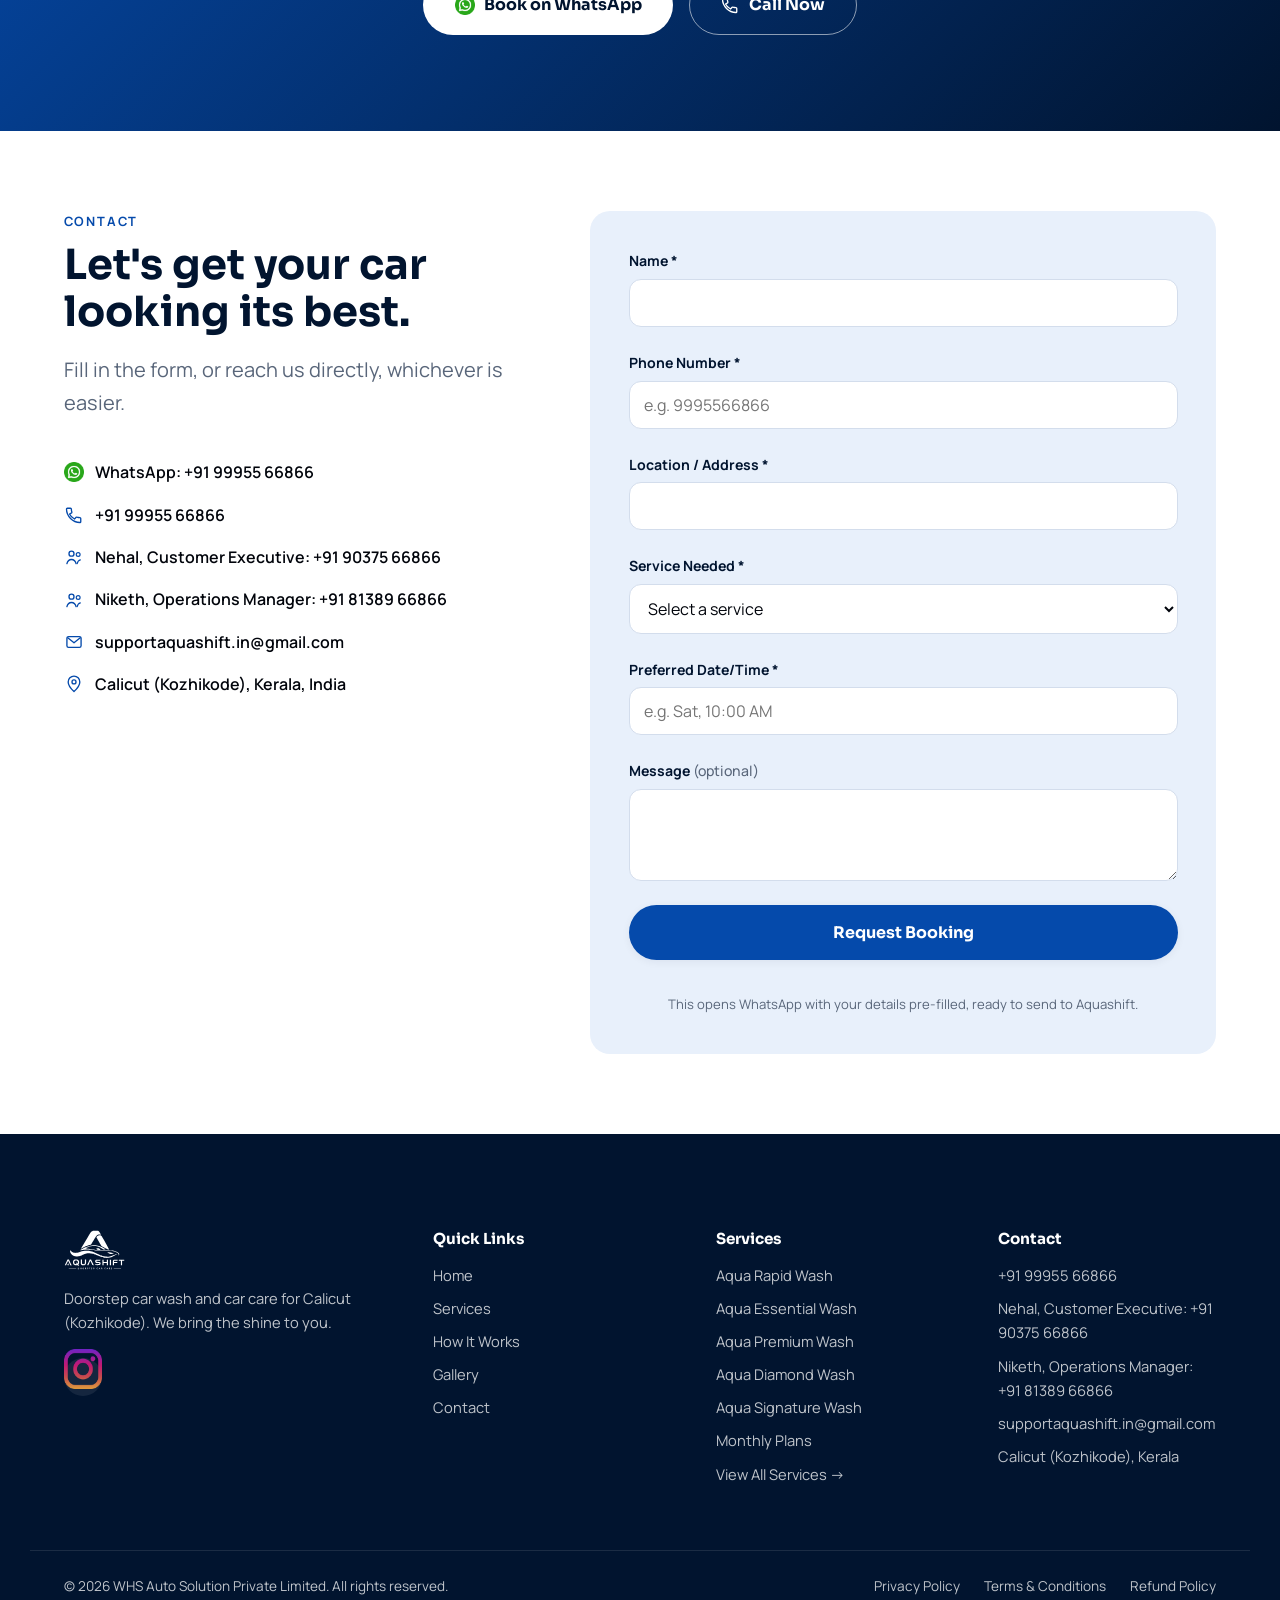
==== commit 04697334: "Update placeholder tags from CONFIRM WITH OWNER to CONFIRM WITH TECHNICIAN" ====
--- a/index.html
+++ b/index.html
@@ -969,14 +969,14 @@
               Where does the water come from?
               <svg class="icon faq__chev" width="18" height="18"><use href="#icon-chevron"></use></svg>
             </button>
-            <div class="faq__a"><p>Our technicians bring their own water and equipment, so there's no burden on your household supply. <em>[CONFIRM WITH OWNER: exact water source and quantity used per wash]</em></p></div>
+            <div class="faq__a"><p>Our technicians bring their own water and equipment, so there's no burden on your household supply. <em>[CONFIRM WITH TECHNICIAN: exact water source and quantity used per wash]</em></p></div>
           </div>
           <div class="faq__item">
             <button class="faq__q" aria-expanded="false">
               What payment methods do you accept?
               <svg class="icon faq__chev" width="18" height="18"><use href="#icon-chevron"></use></svg>
             </button>
-            <div class="faq__a"><p>Cash and UPI are accepted after the service is completed. <em>[CONFIRM WITH OWNER: card or online prepayment options]</em></p></div>
+            <div class="faq__a"><p>Cash and UPI are accepted after the service is completed. <em>[CONFIRM WITH TECHNICIAN: card or online prepayment options]</em></p></div>
           </div>
           <div class="faq__item">
             <button class="faq__q" aria-expanded="false">
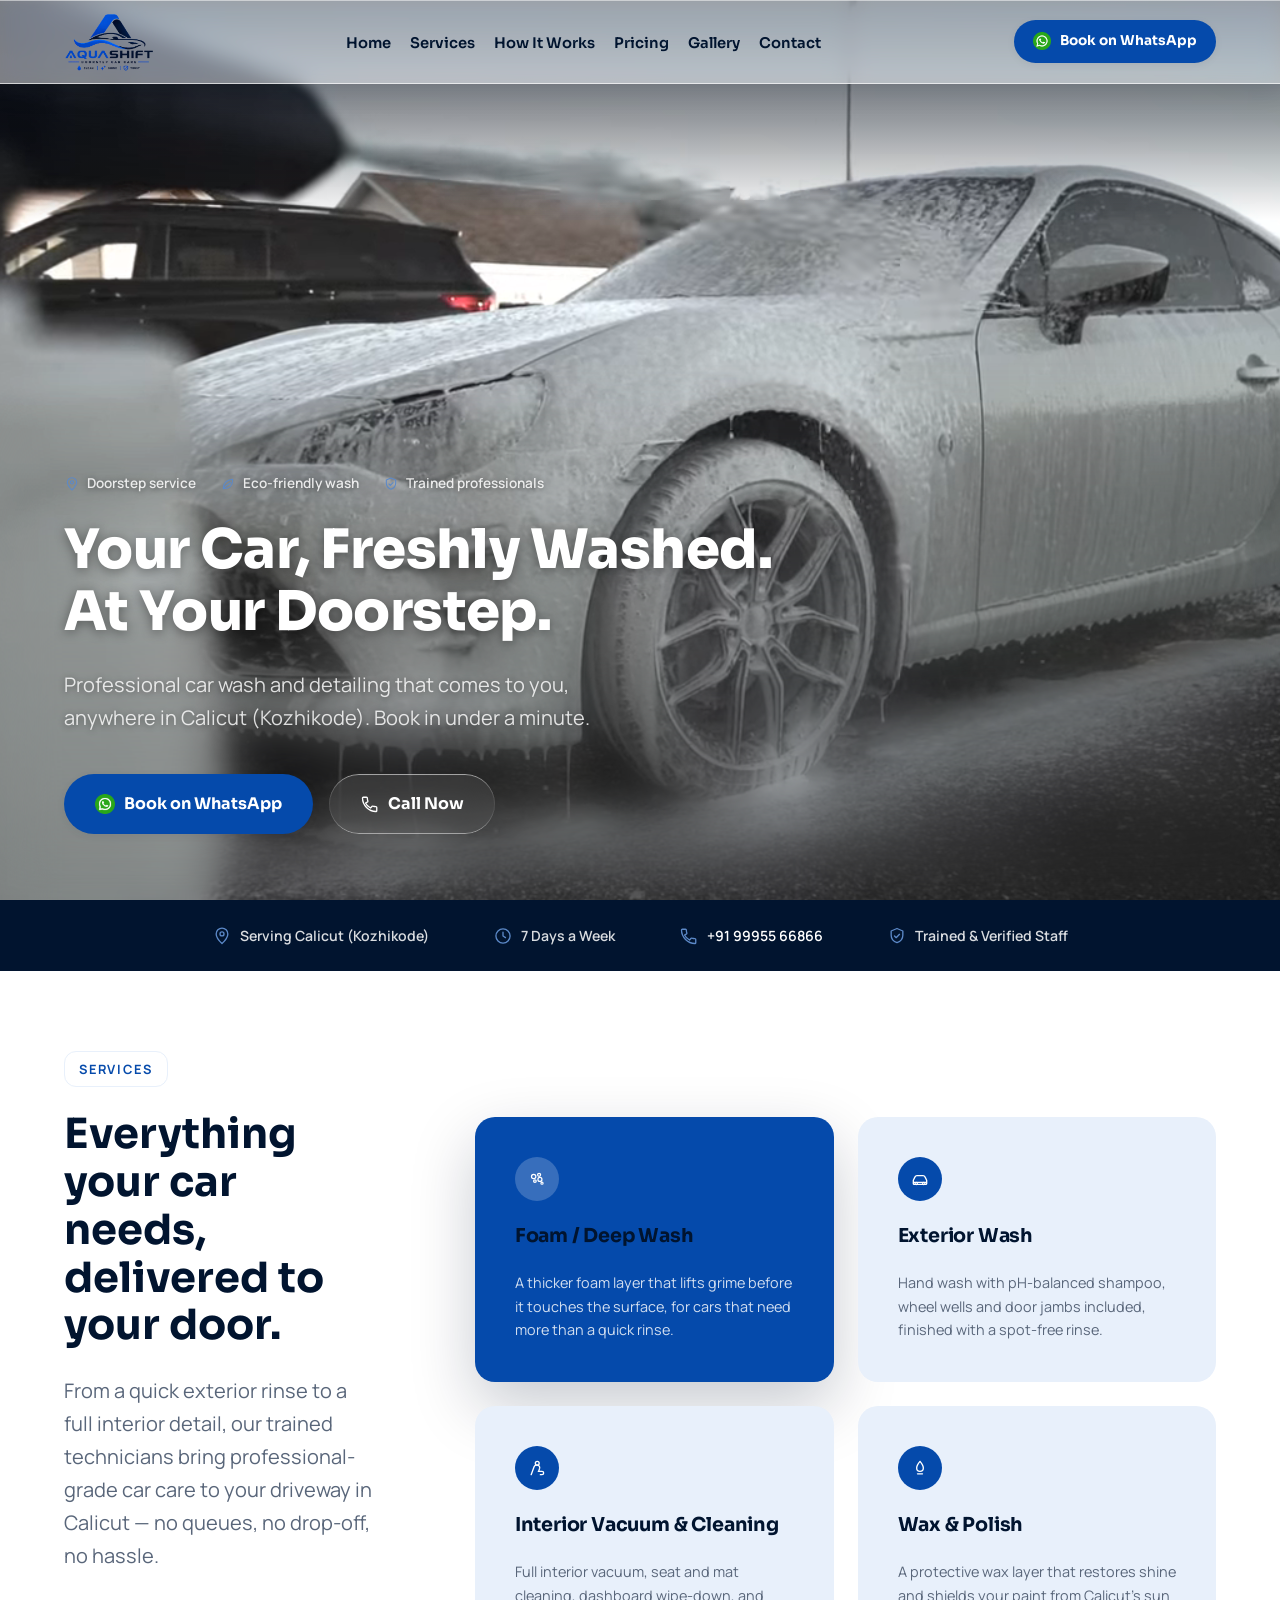
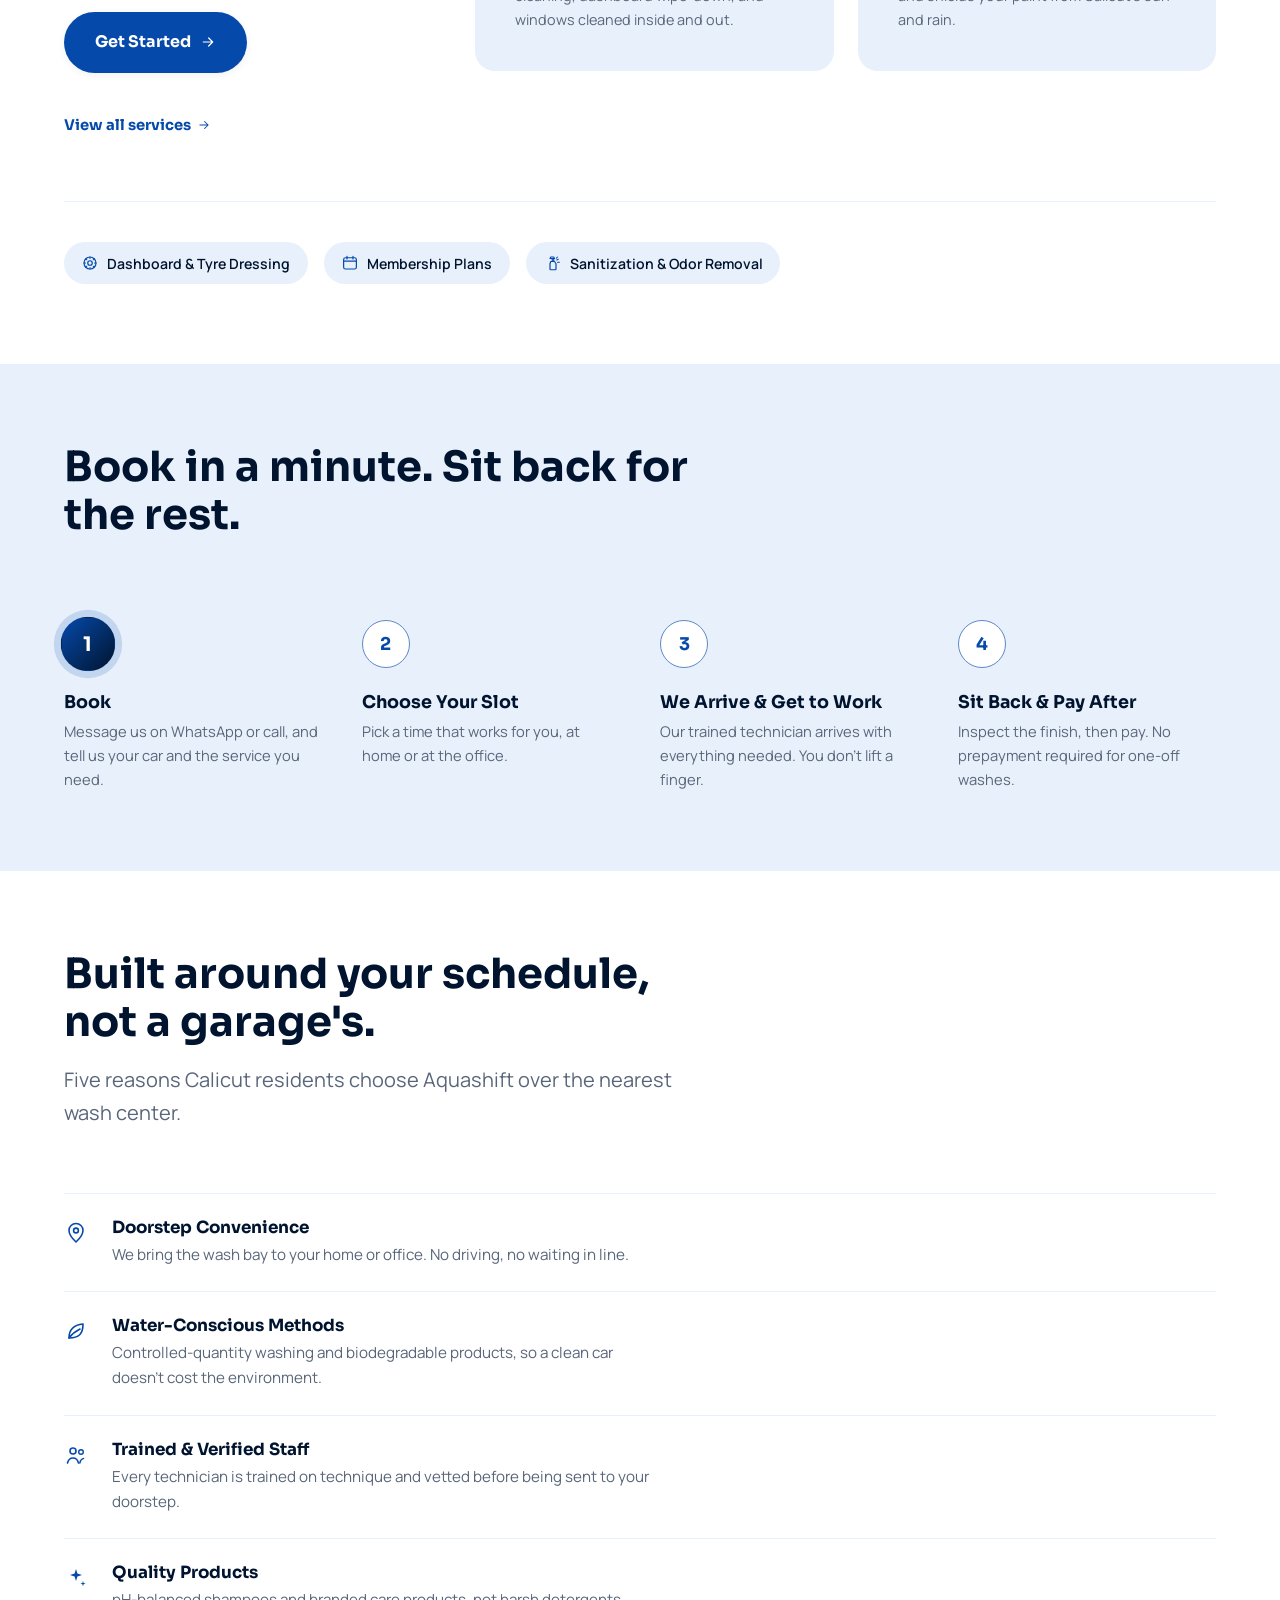
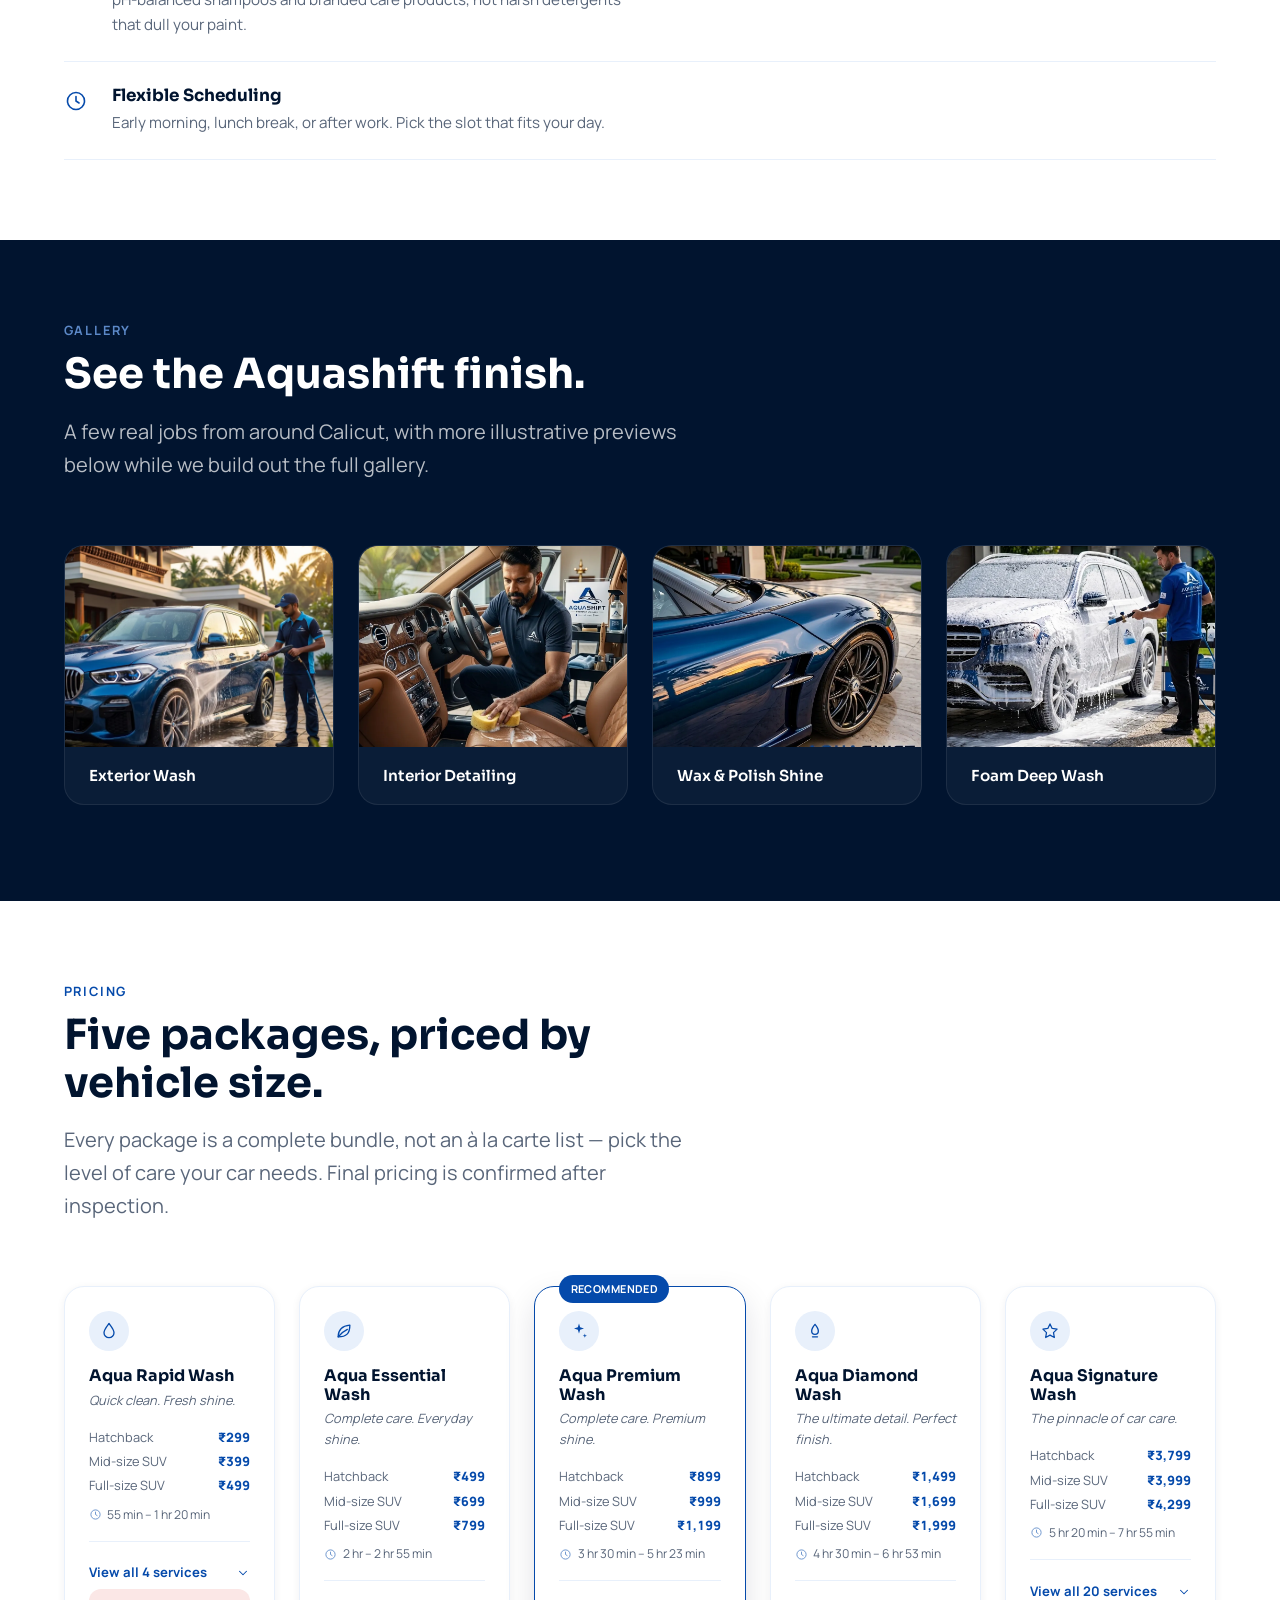
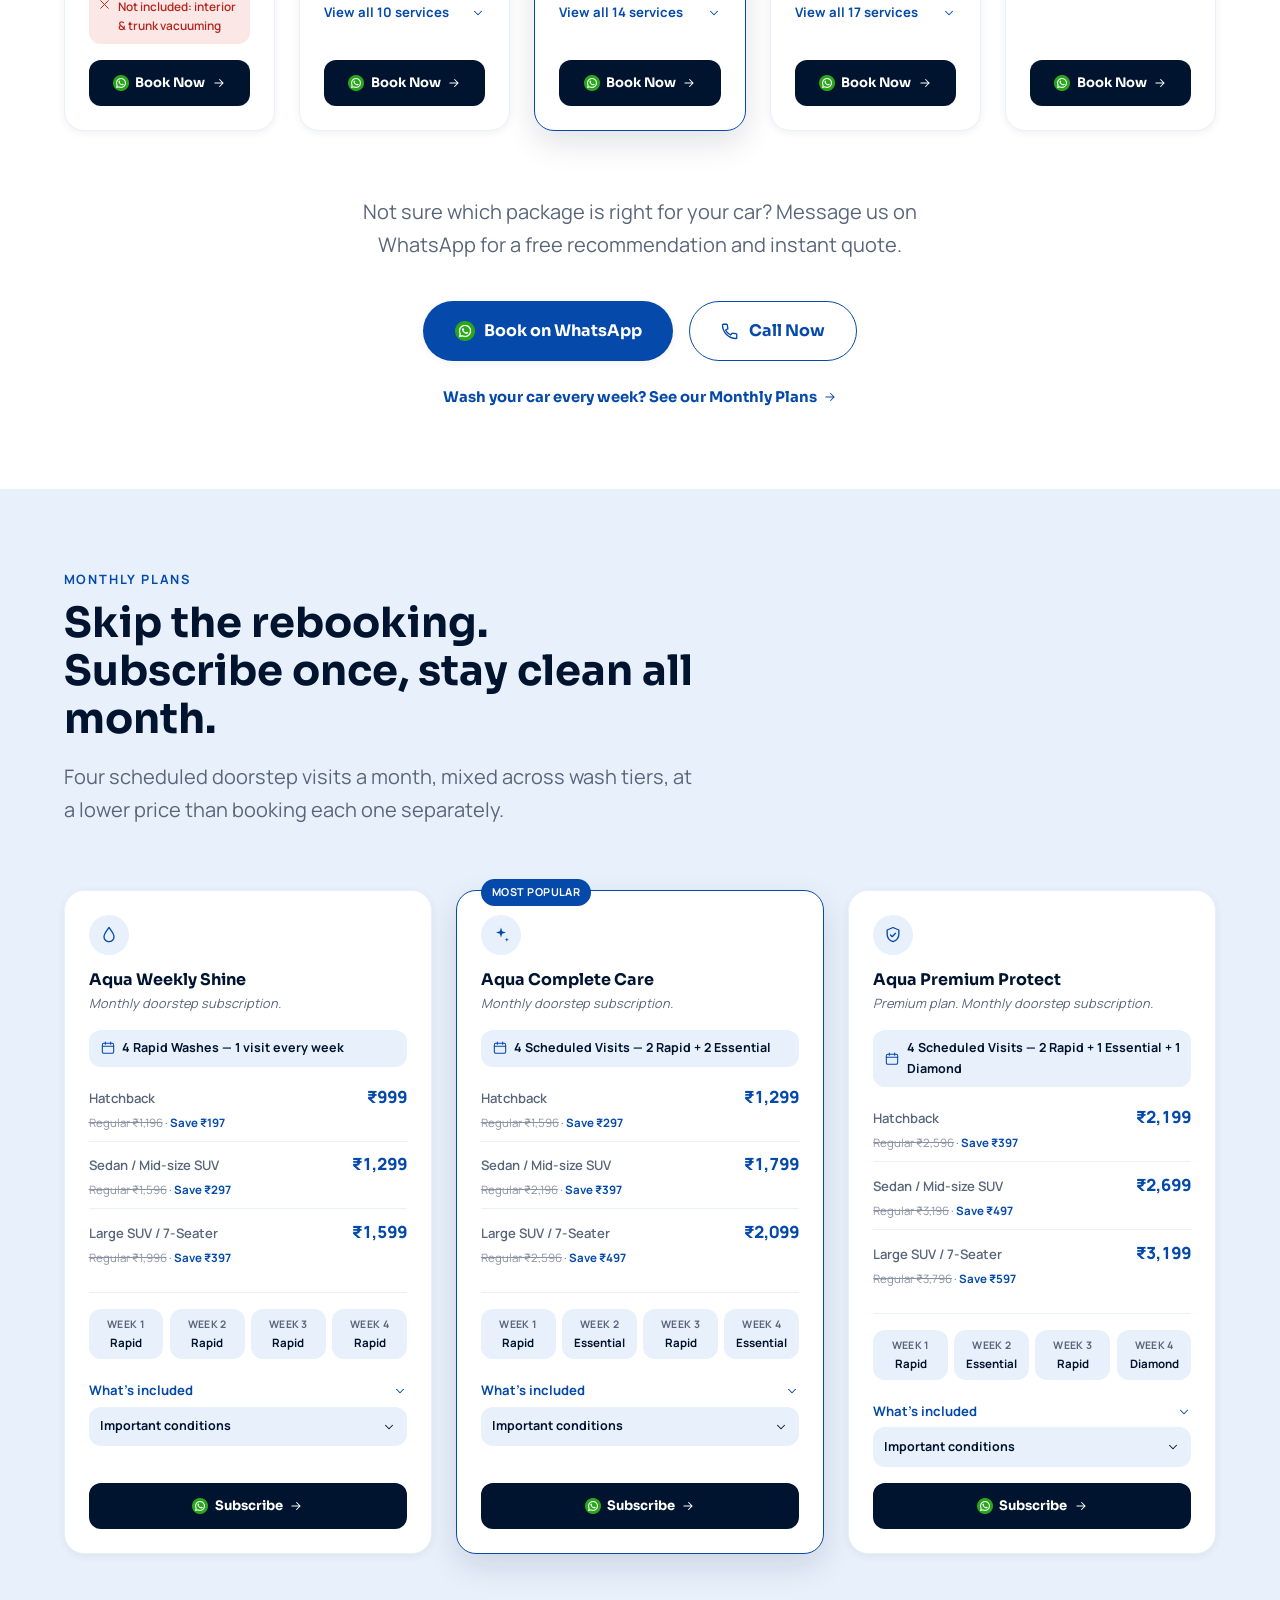
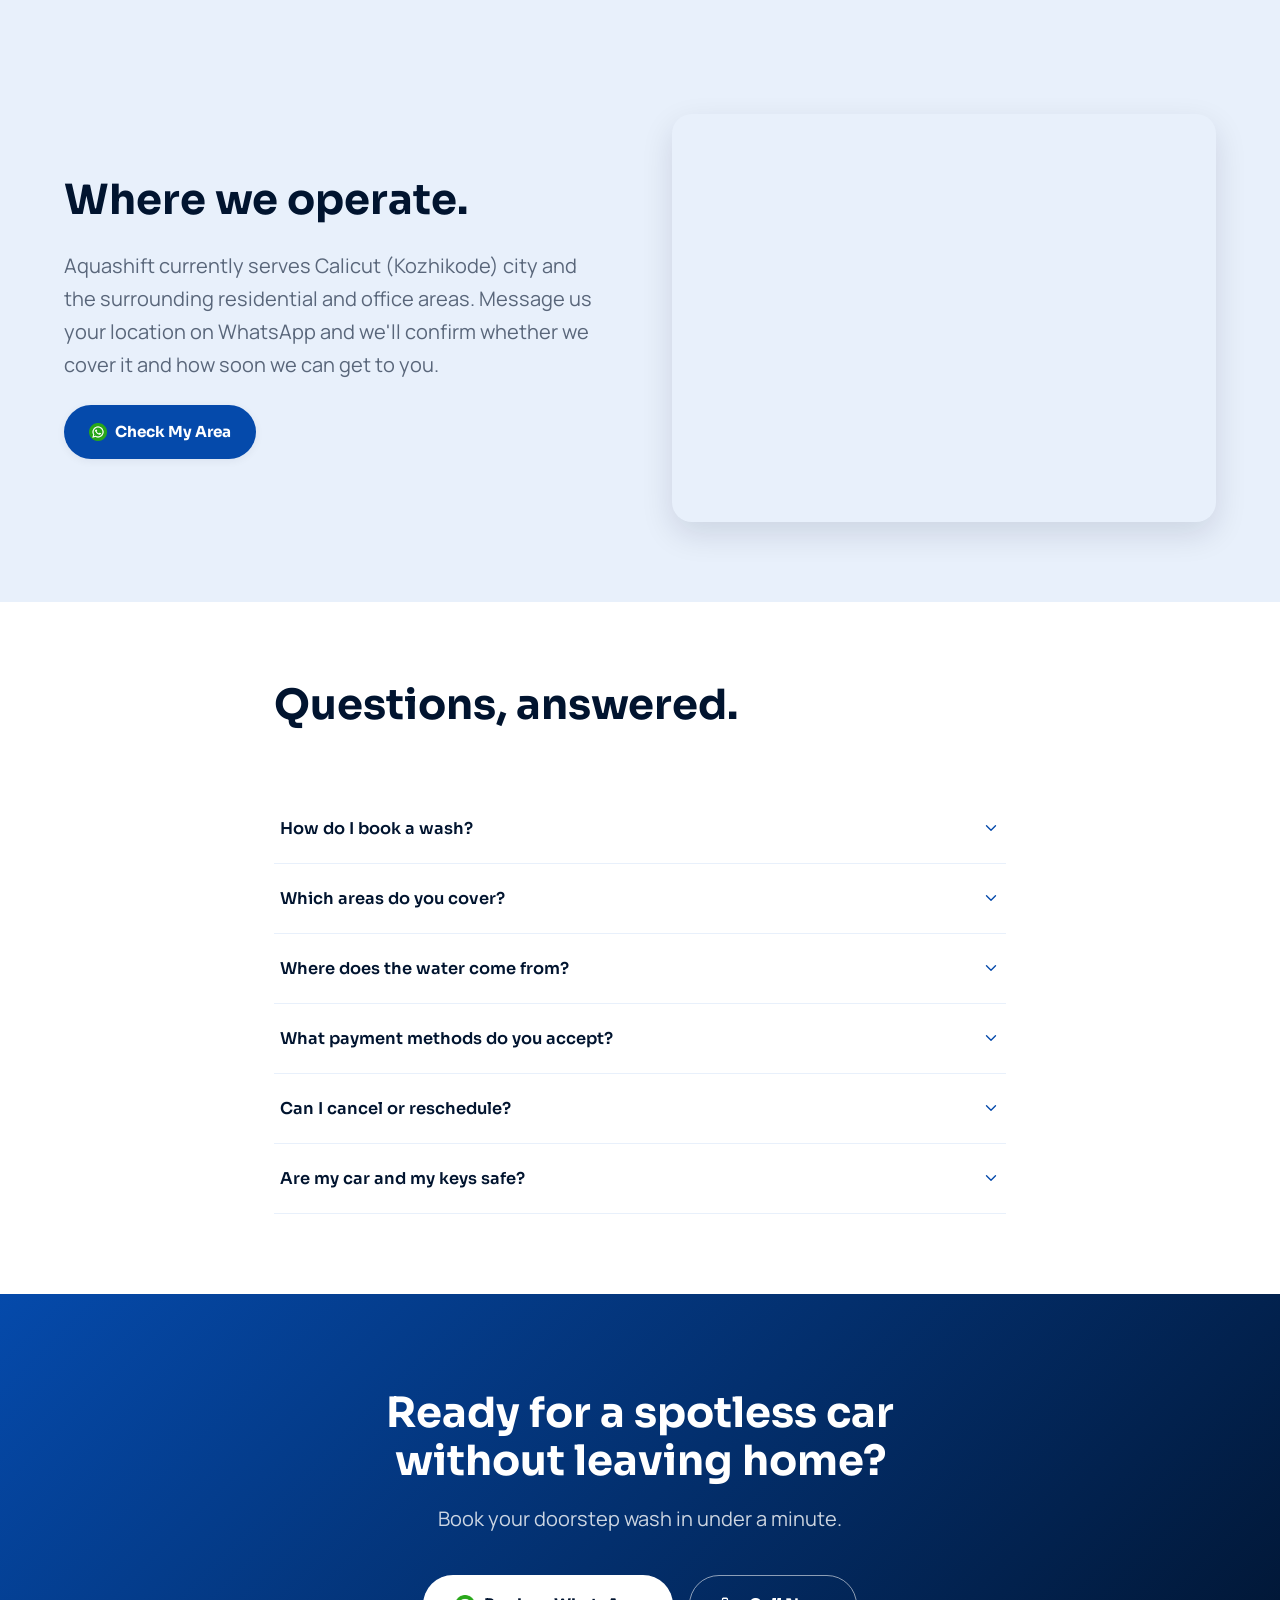
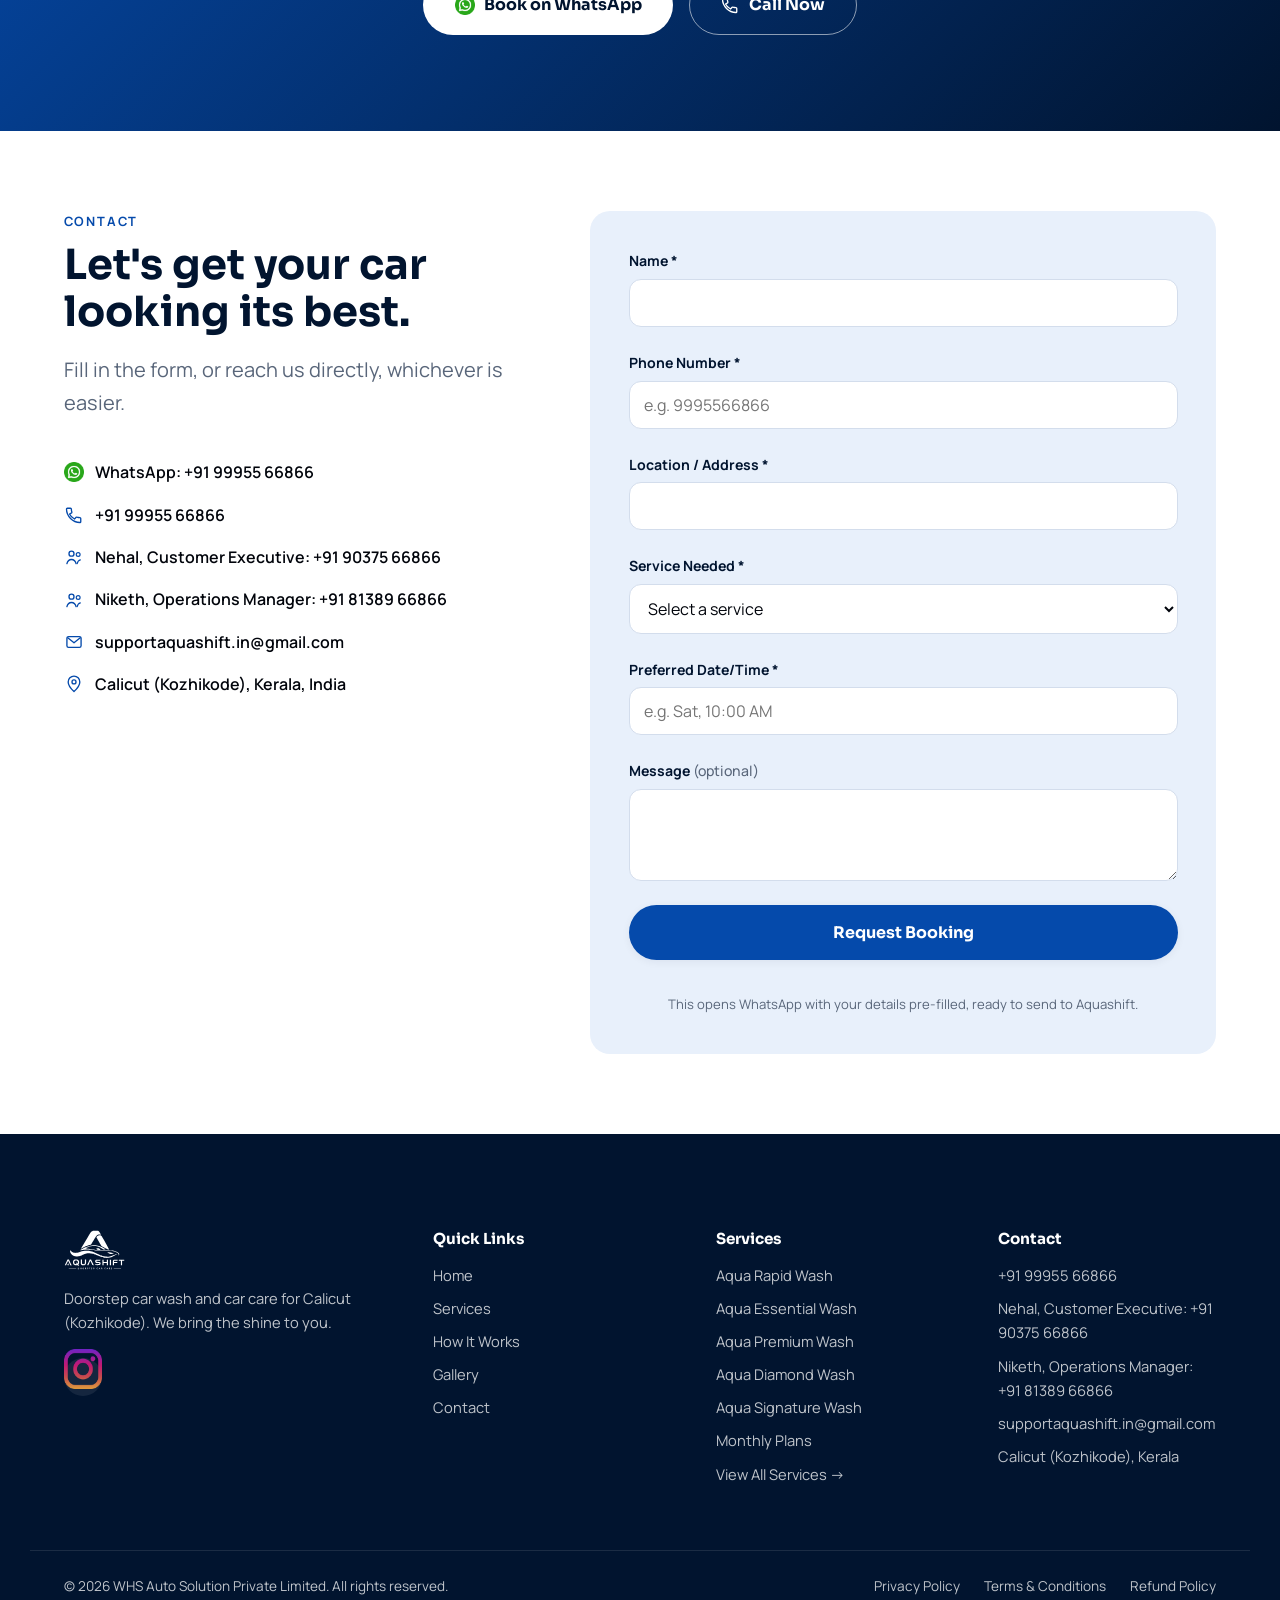
==== commit cc520c62: "." ====
--- a/index.html
+++ b/index.html
@@ -969,7 +969,7 @@
               Where does the water come from?
               <svg class="icon faq__chev" width="18" height="18"><use href="#icon-chevron"></use></svg>
             </button>
-            <div class="faq__a"><p>Our technicians bring their own water and equipment, so there's no burden on your household supply. <em>[CONFIRM WITH TECHNICIAN: exact water source and quantity used per wash]</em></p></div>
+            <div class="faq__a"><p>Our technicians use water from the customer's home for the service, along with their own equipment.]</em></p></div>
           </div>
           <div class="faq__item">
             <button class="faq__q" aria-expanded="false">
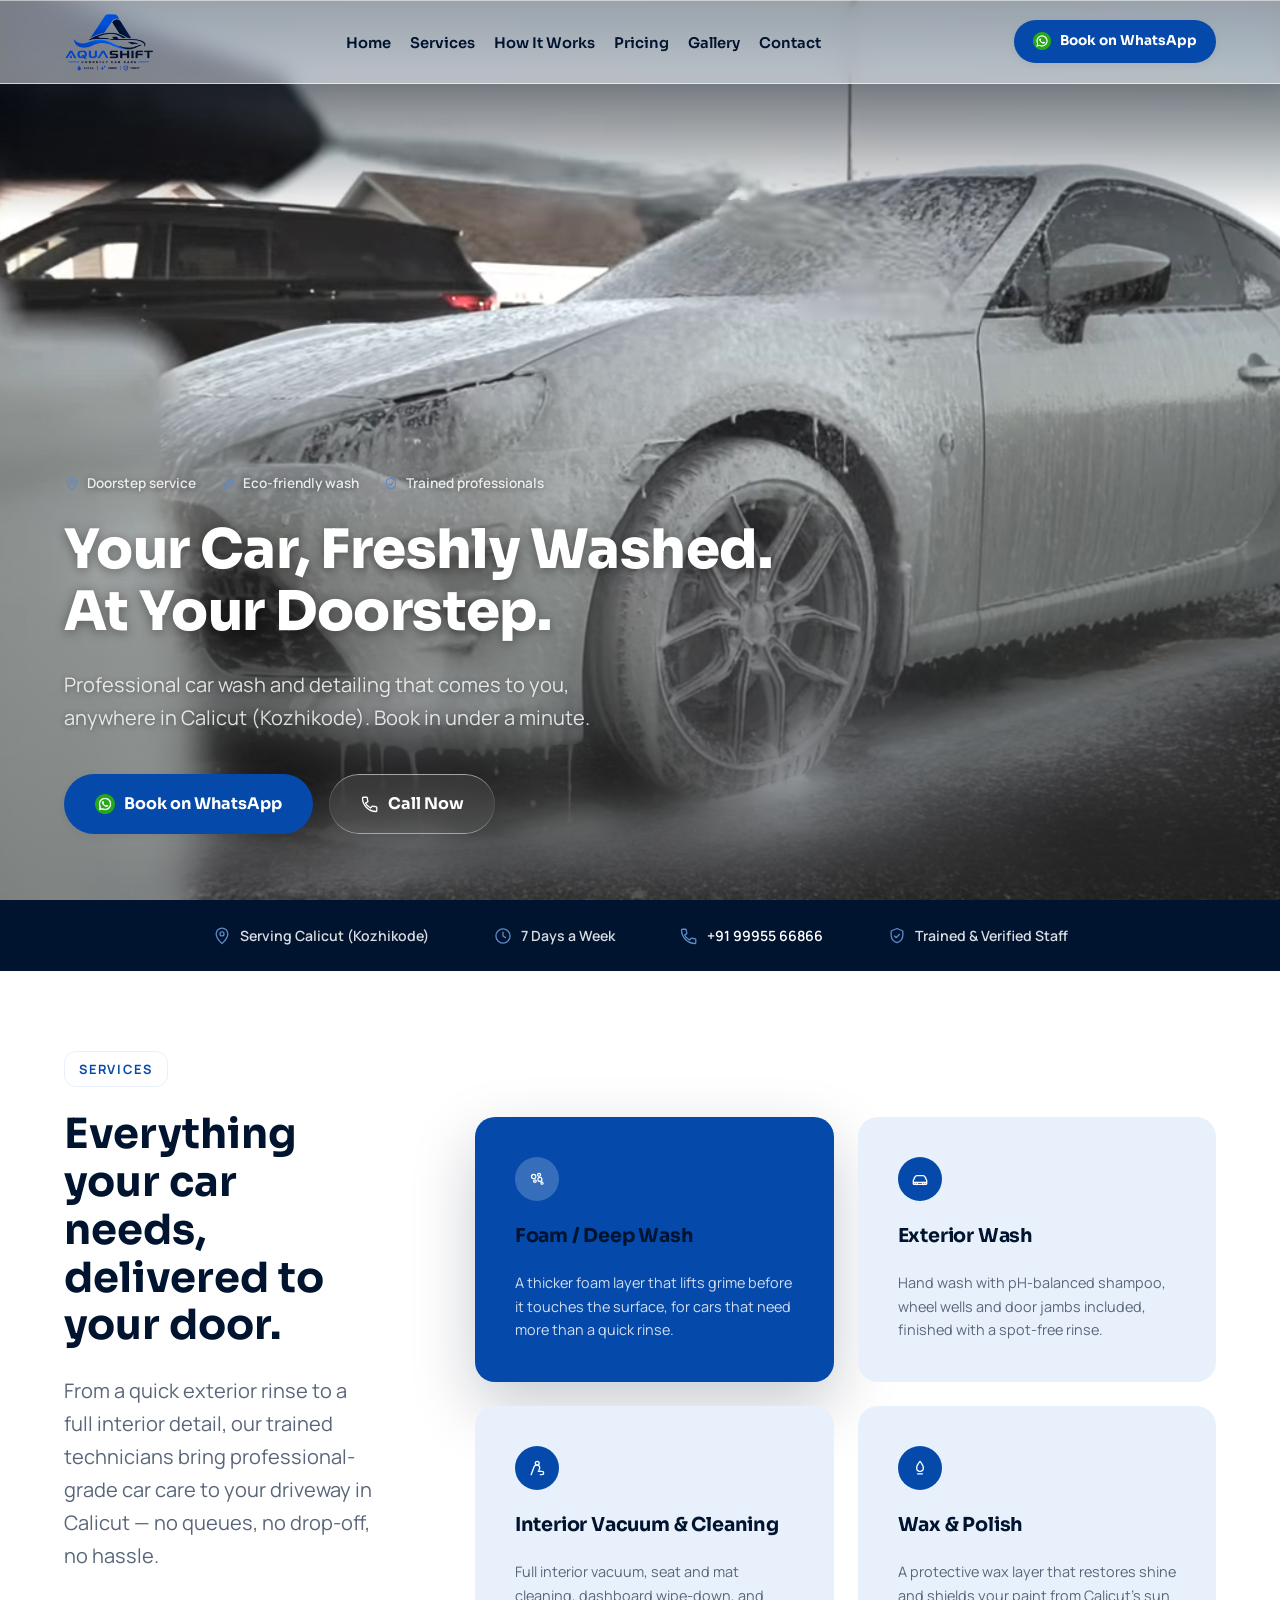
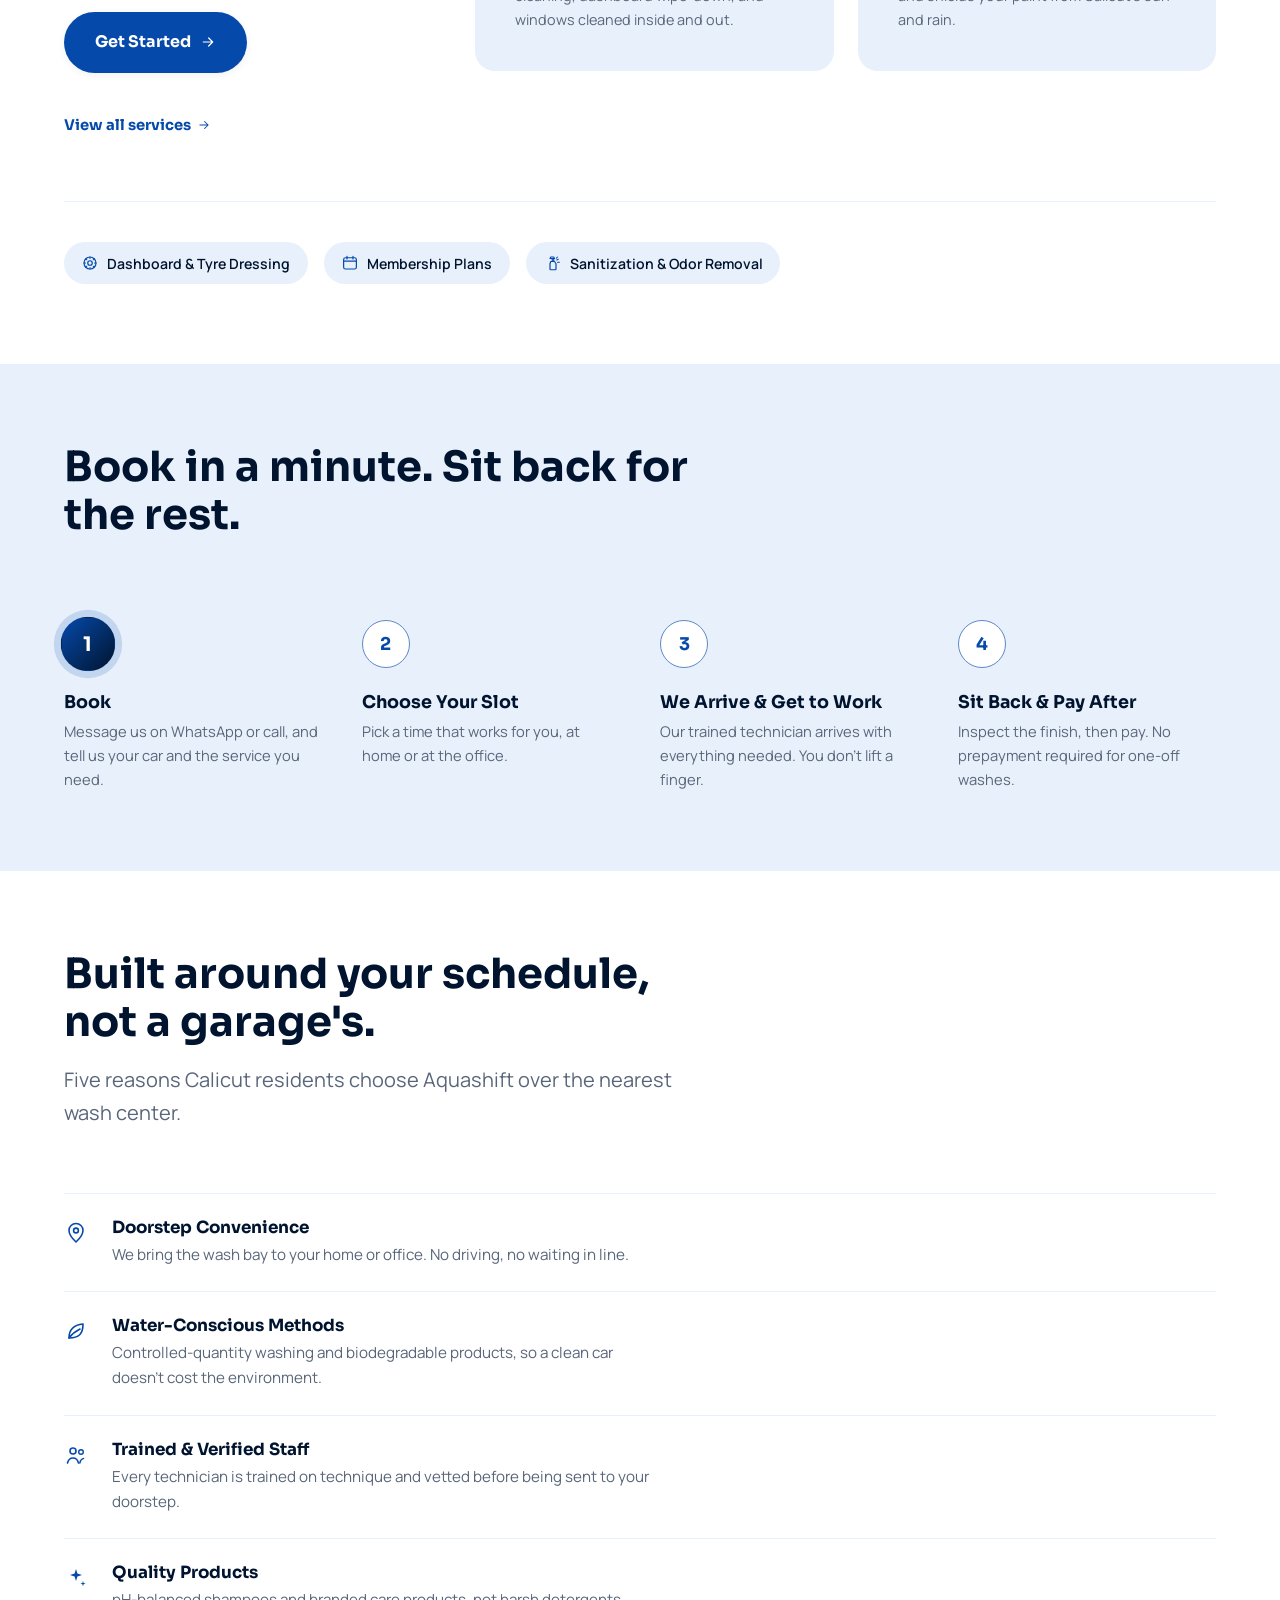
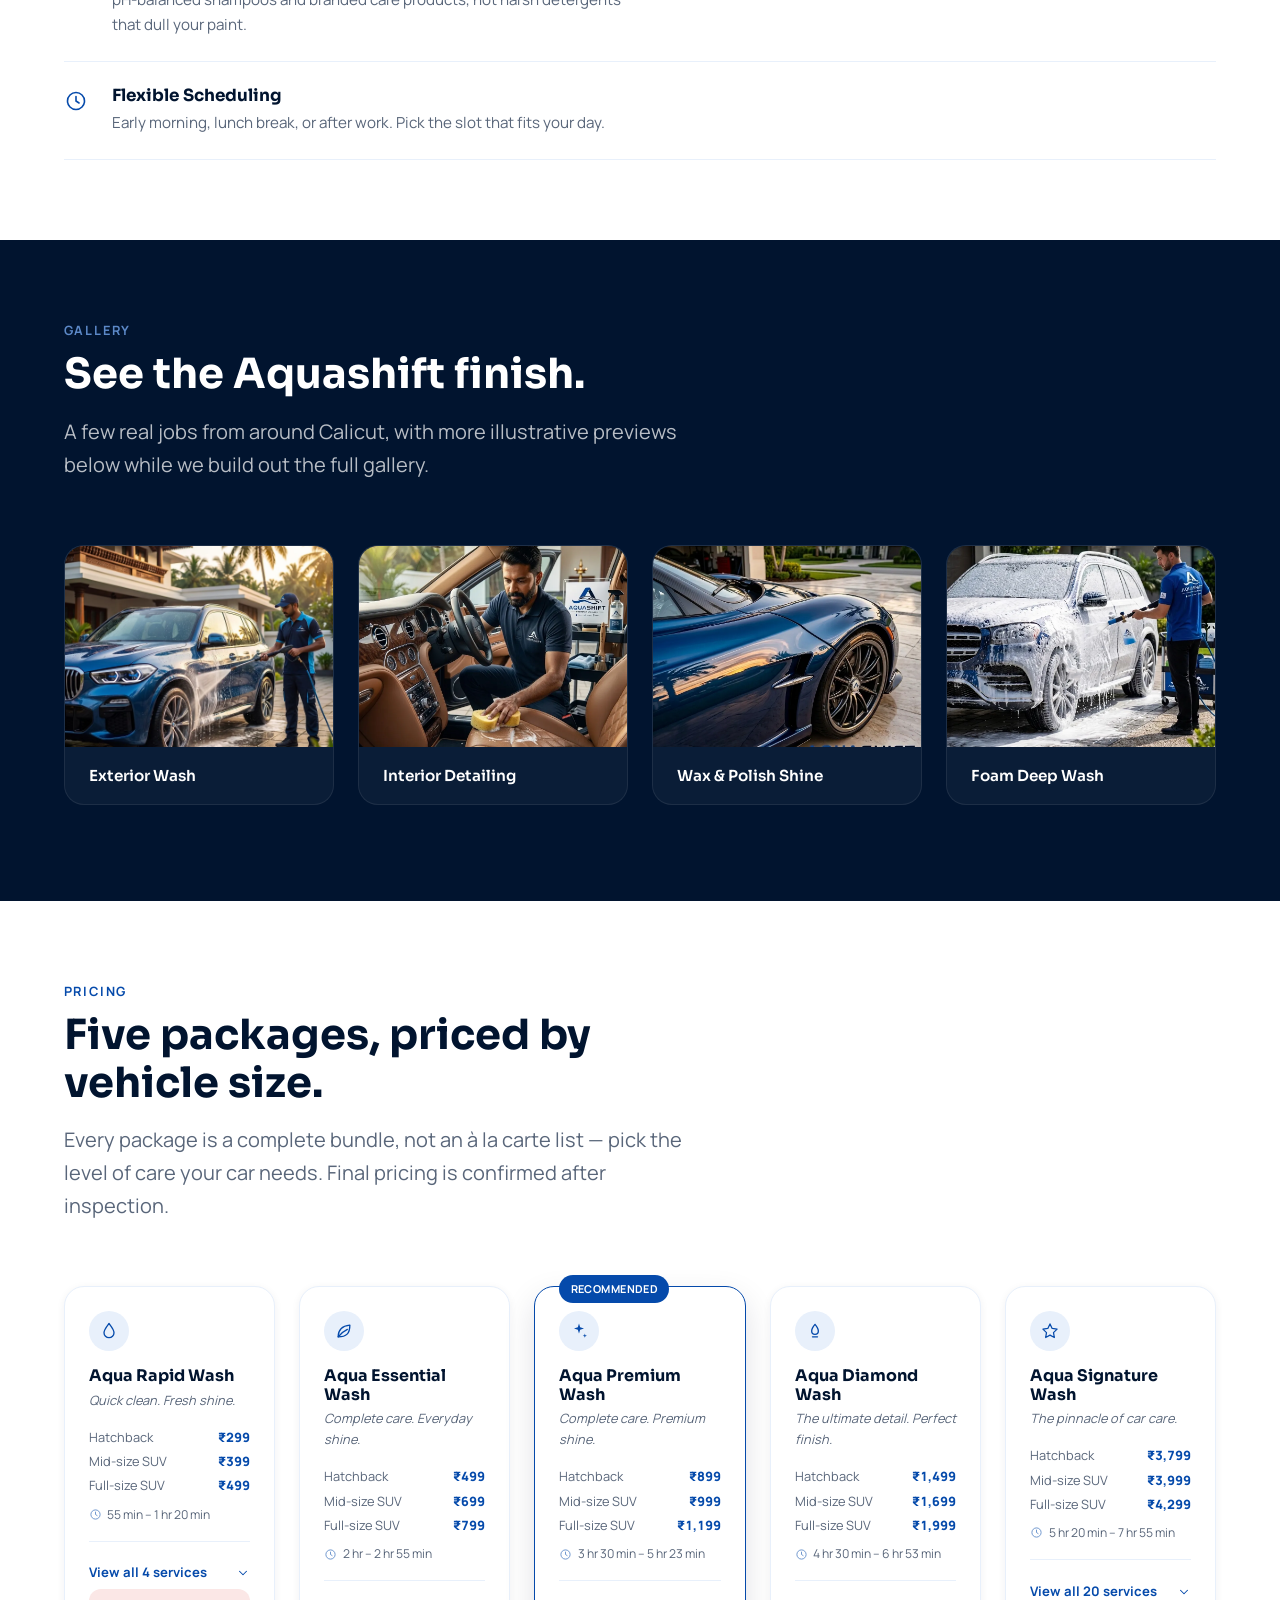
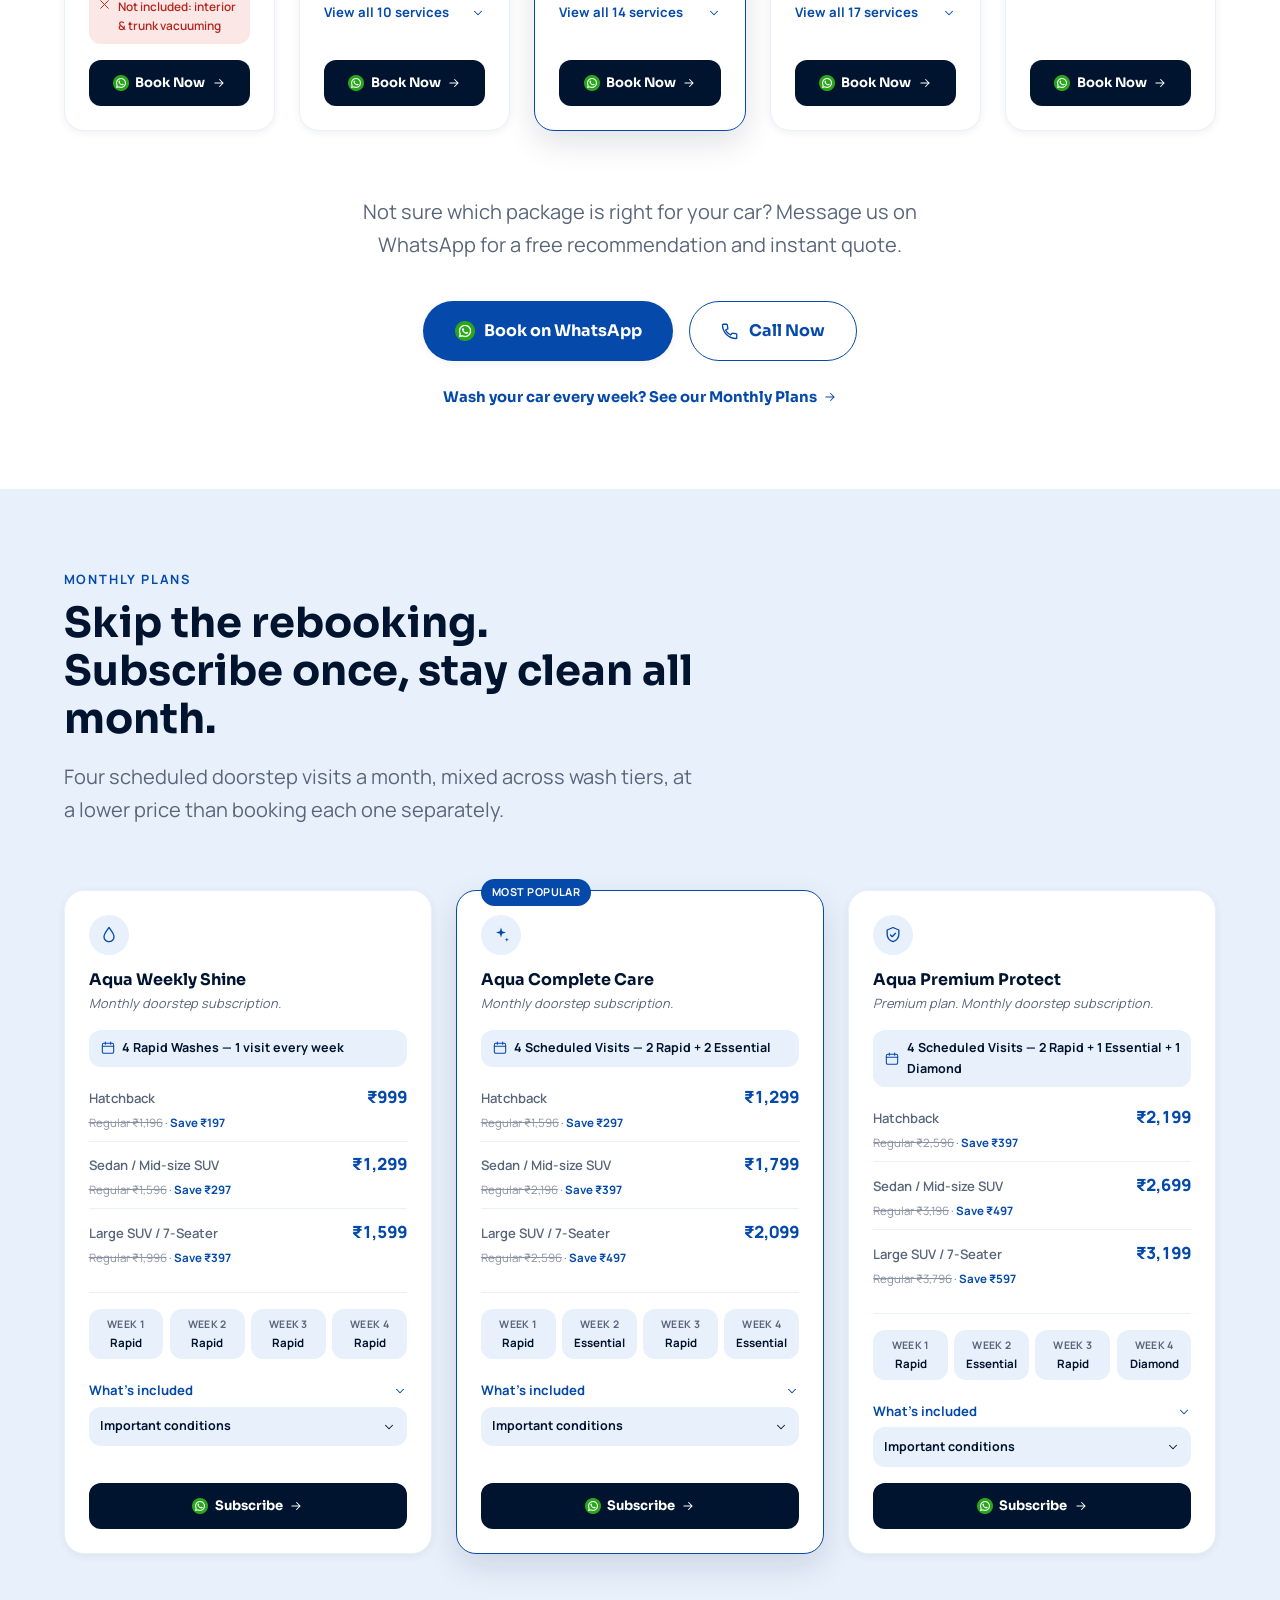
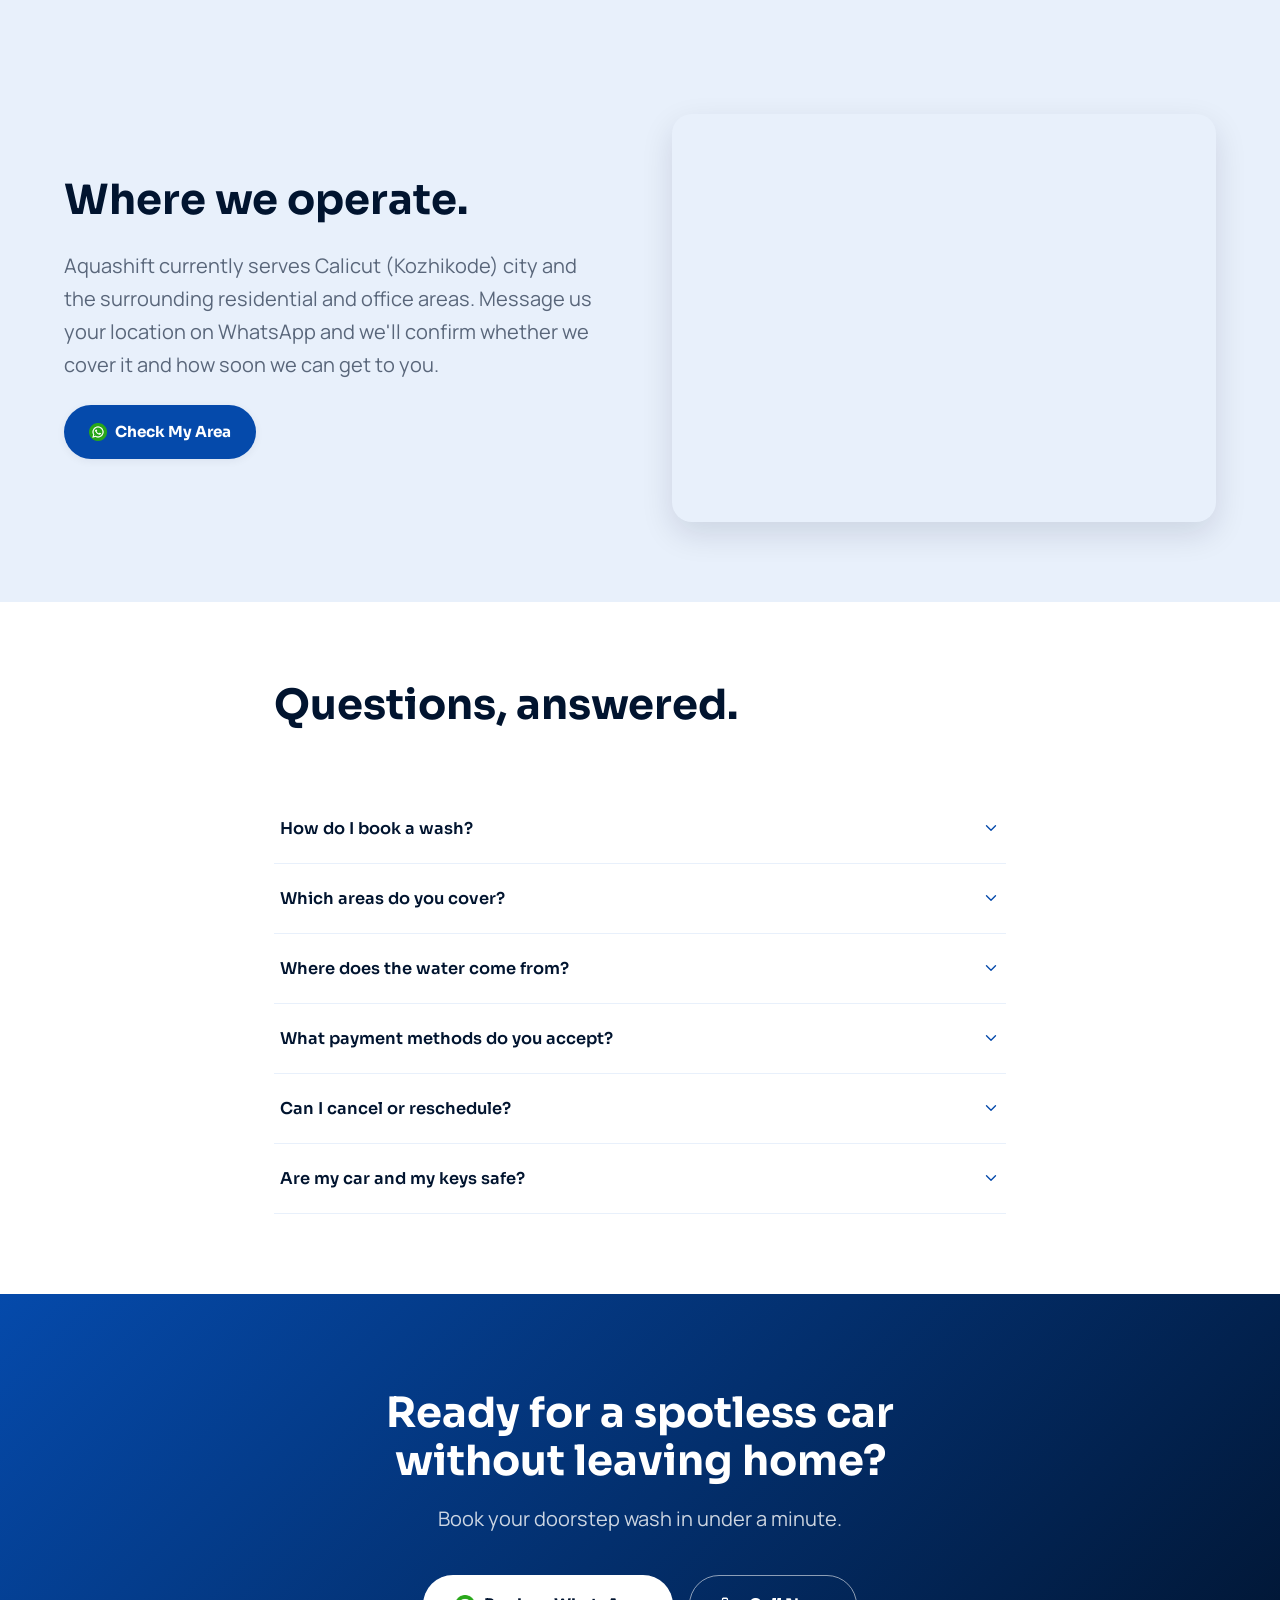
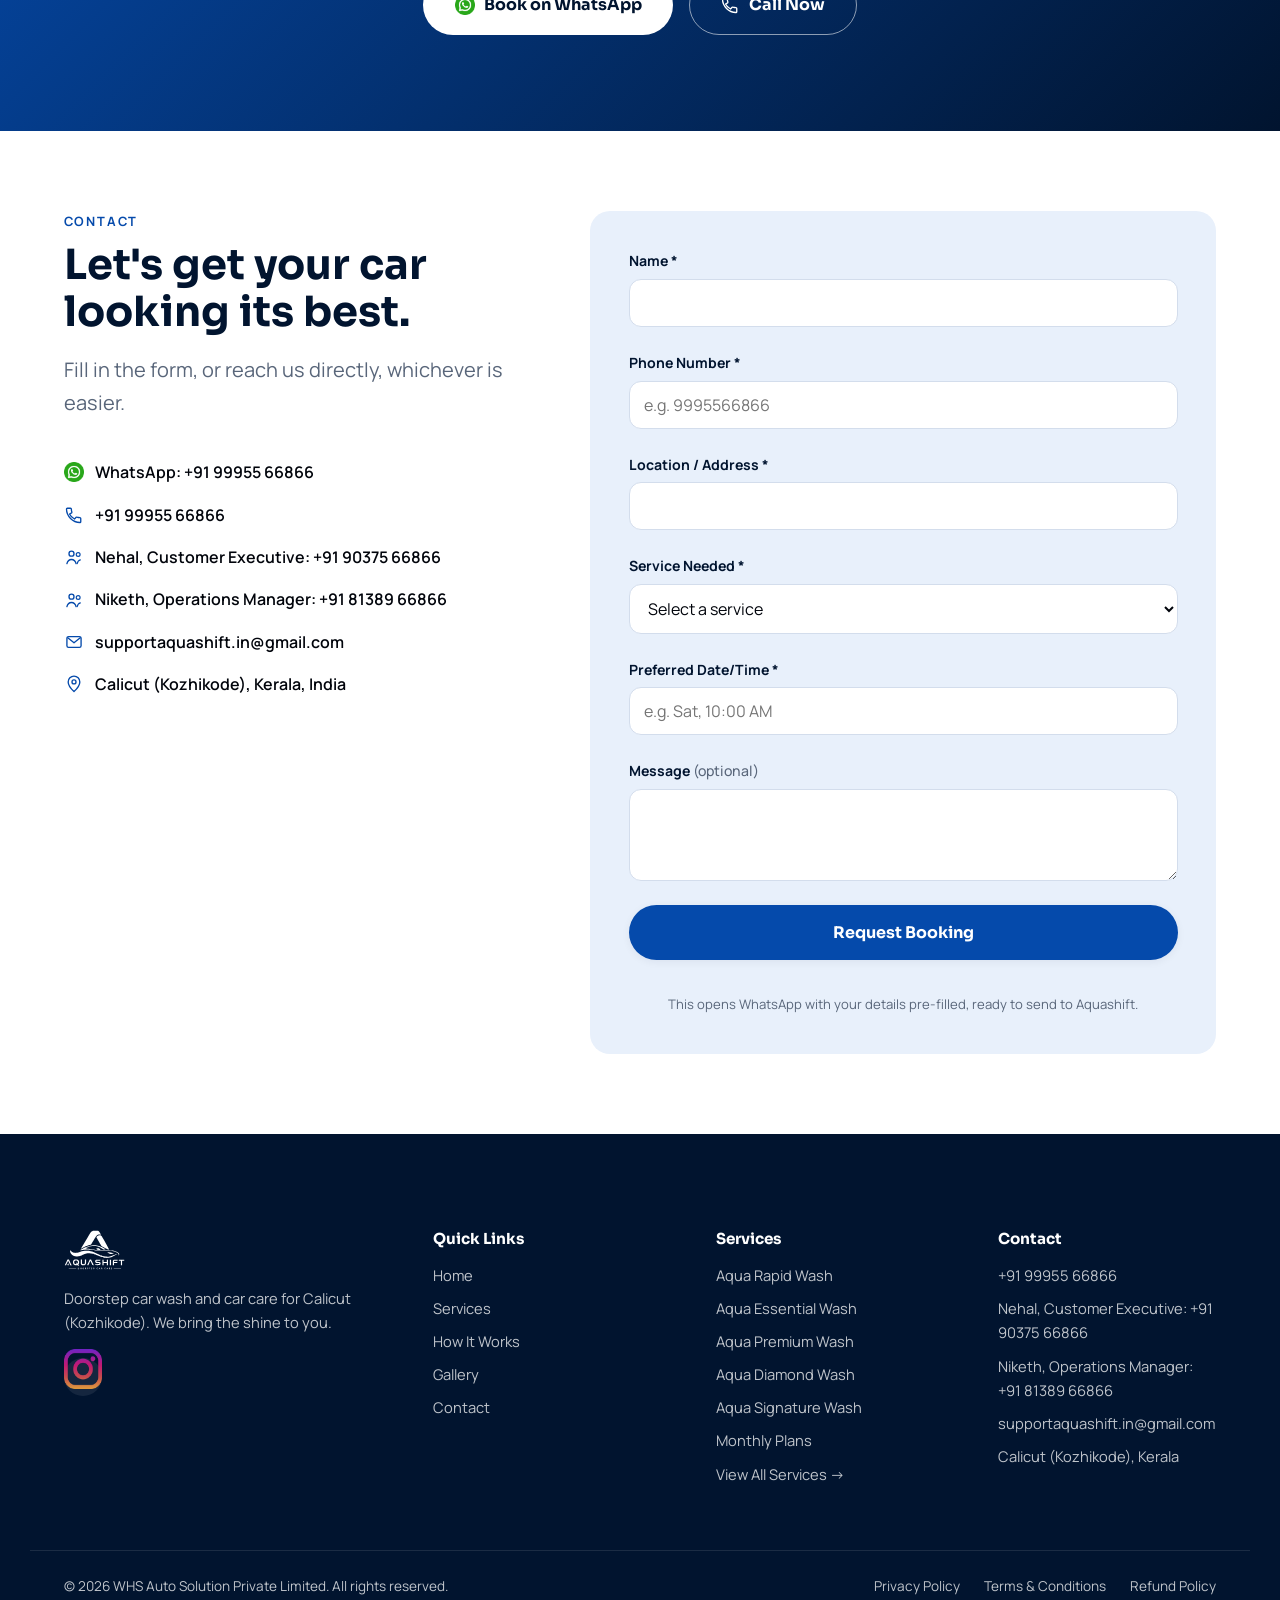
==== commit a6456dba: "." ====
--- a/index.html
+++ b/index.html
@@ -969,7 +969,7 @@
               Where does the water come from?
               <svg class="icon faq__chev" width="18" height="18"><use href="#icon-chevron"></use></svg>
             </button>
-            <div class="faq__a"><p>Our technicians use water from the customer's home for the service, along with their own equipment.]</em></p></div>
+            <div class="faq__a"><p>Our technicians use water from the customer's home for the service, along with their own equipment.</em></p></div>
           </div>
           <div class="faq__item">
             <button class="faq__q" aria-expanded="false">
